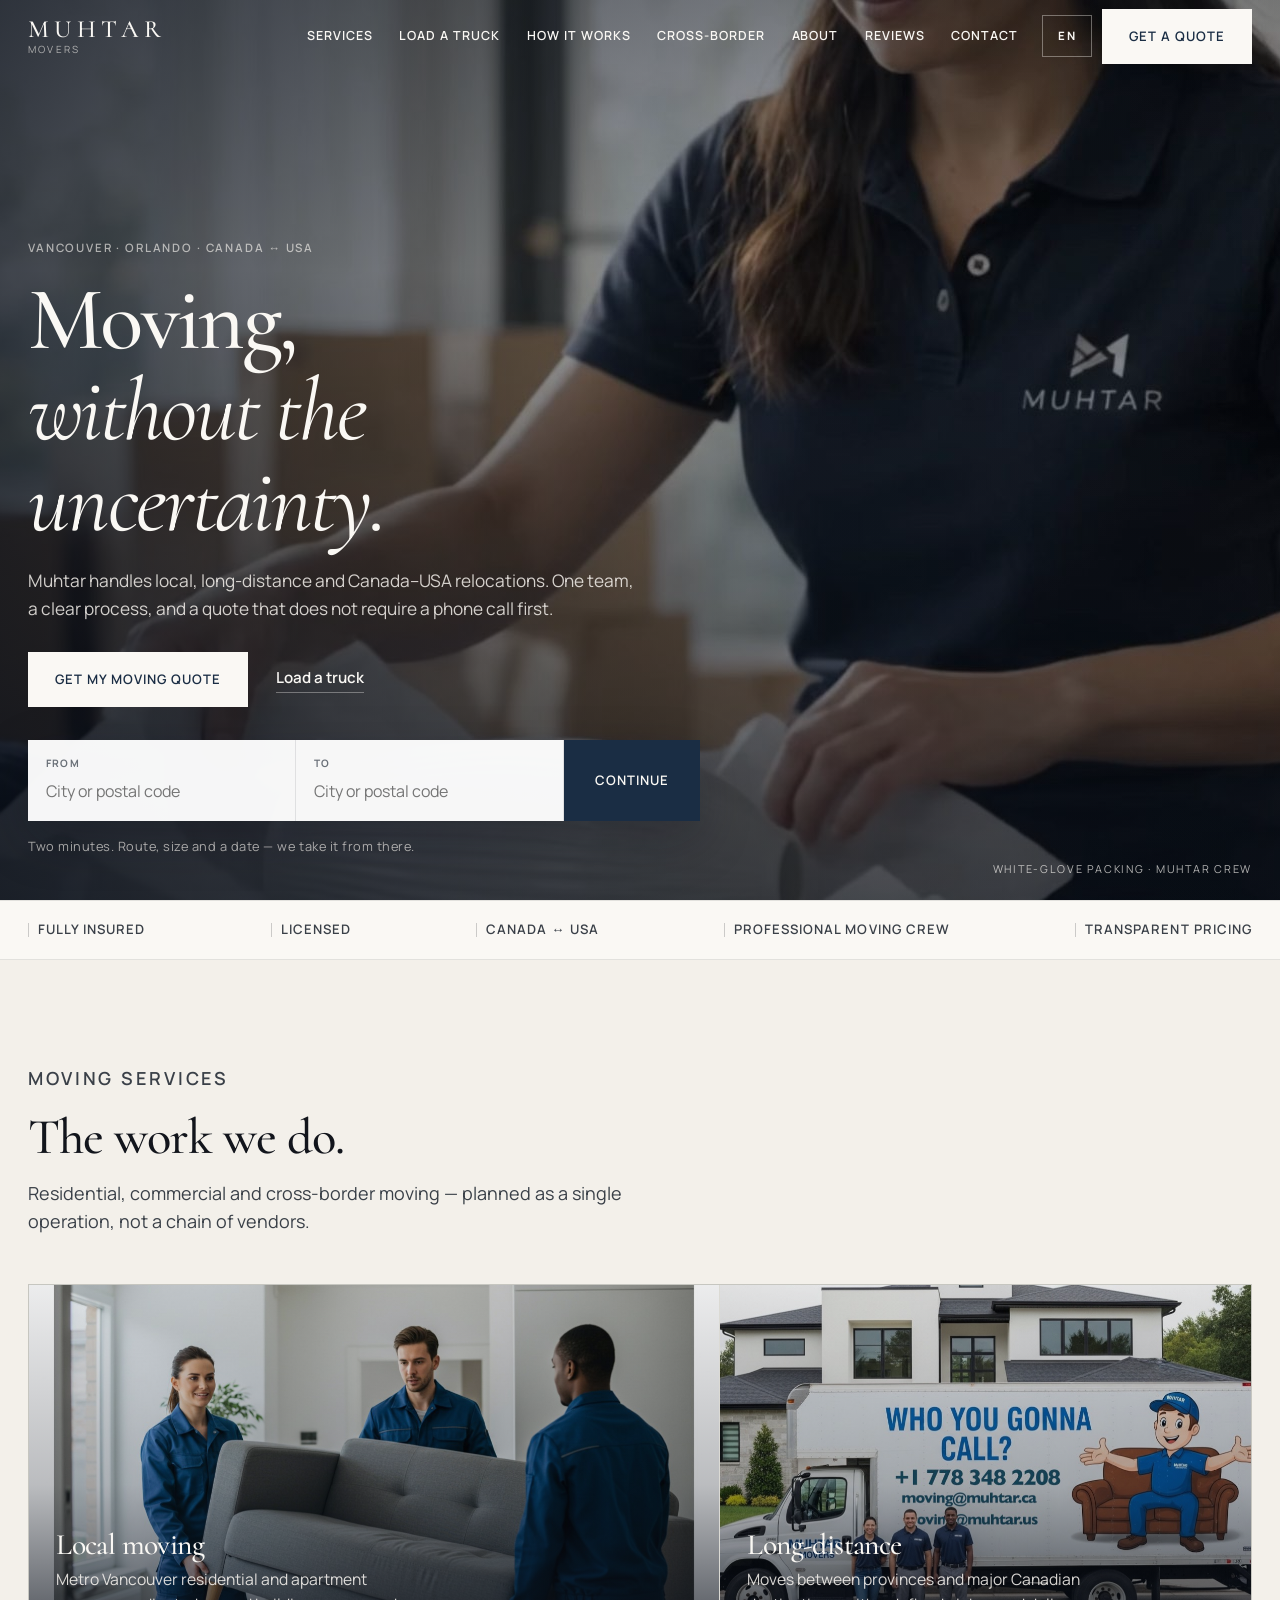
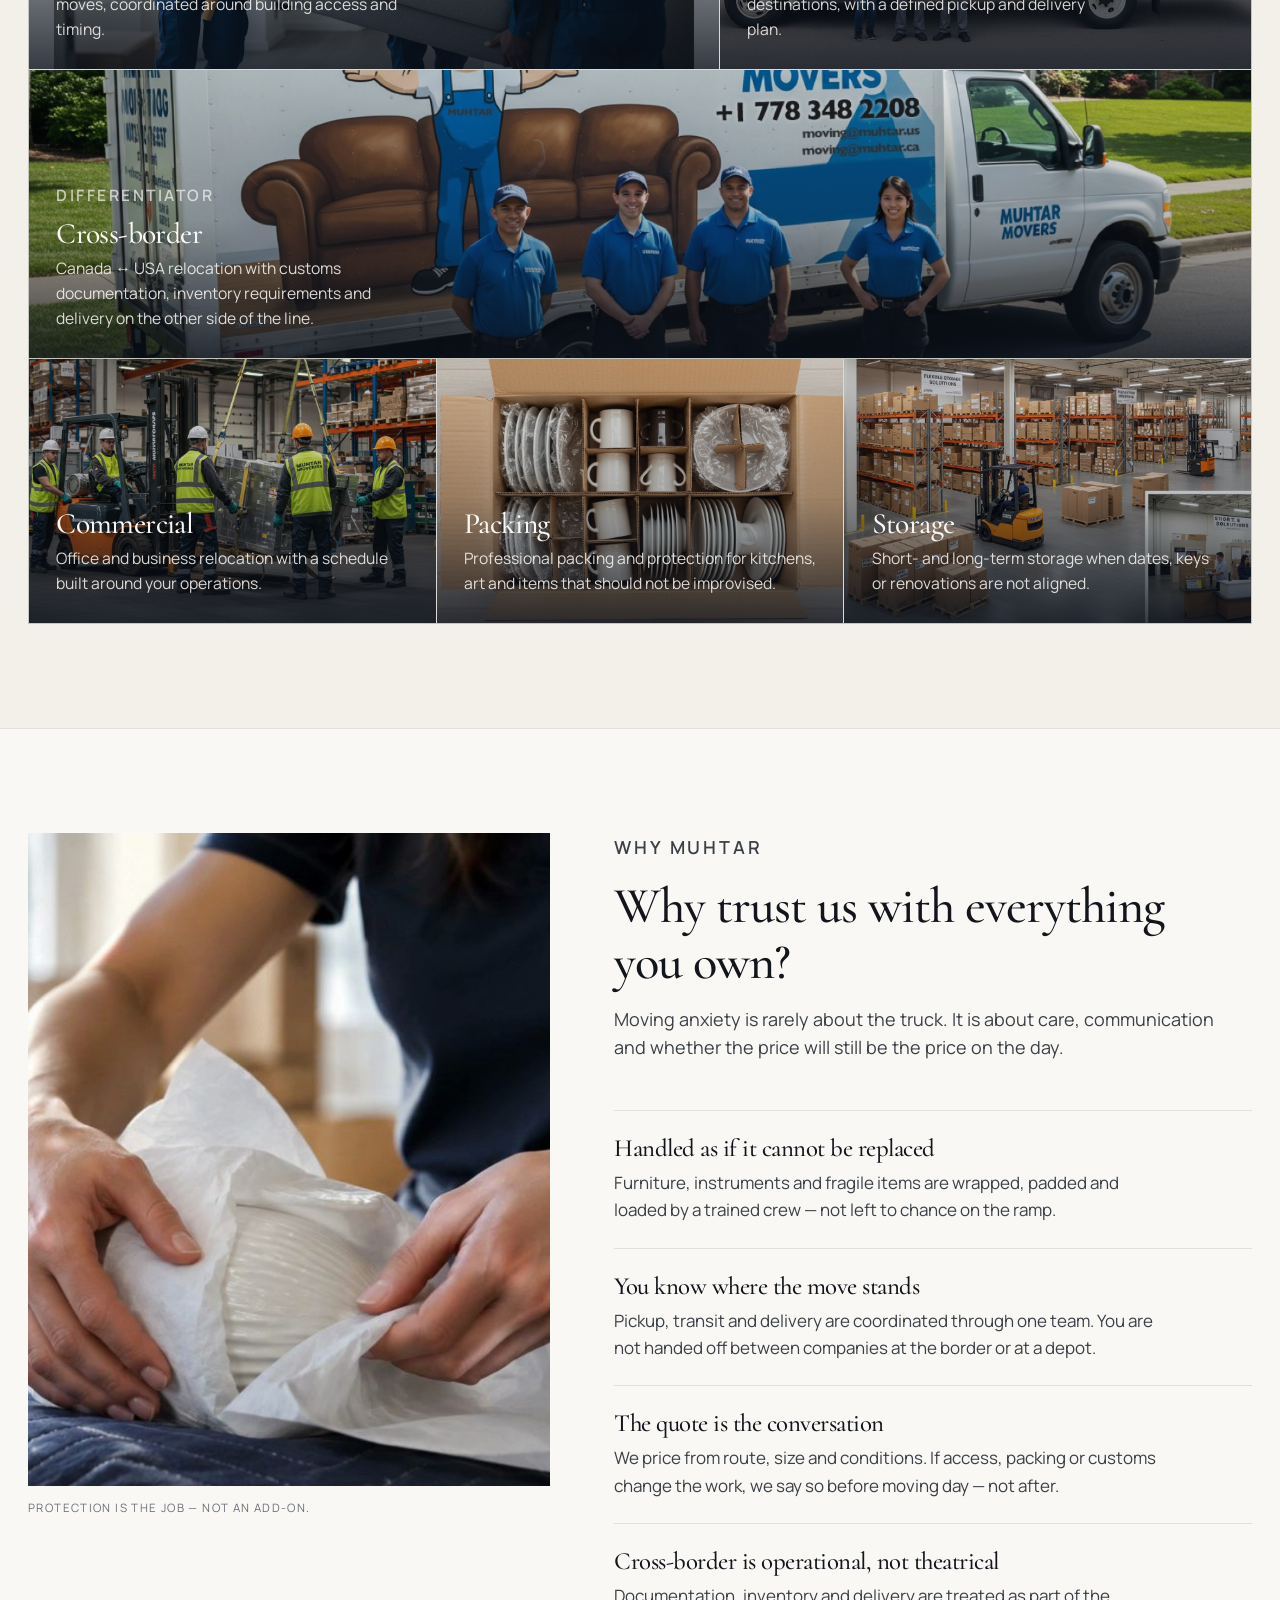
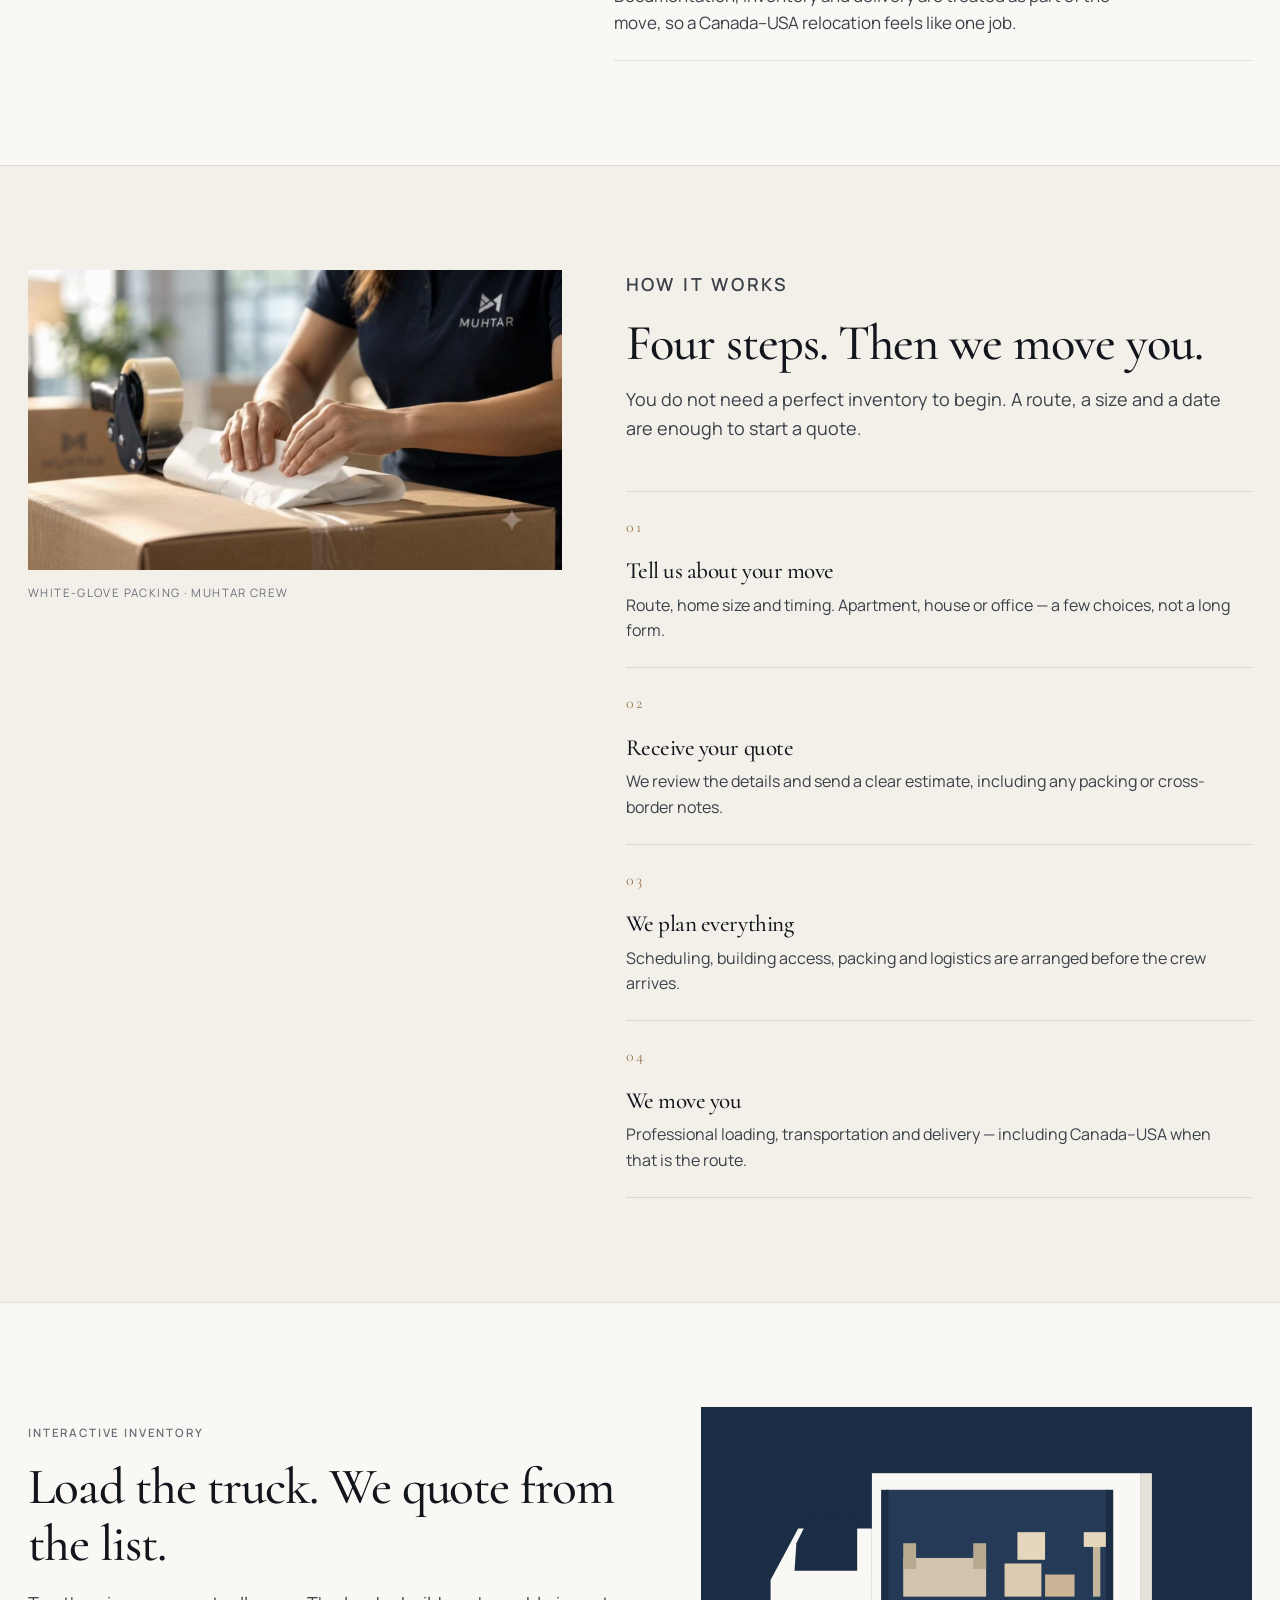
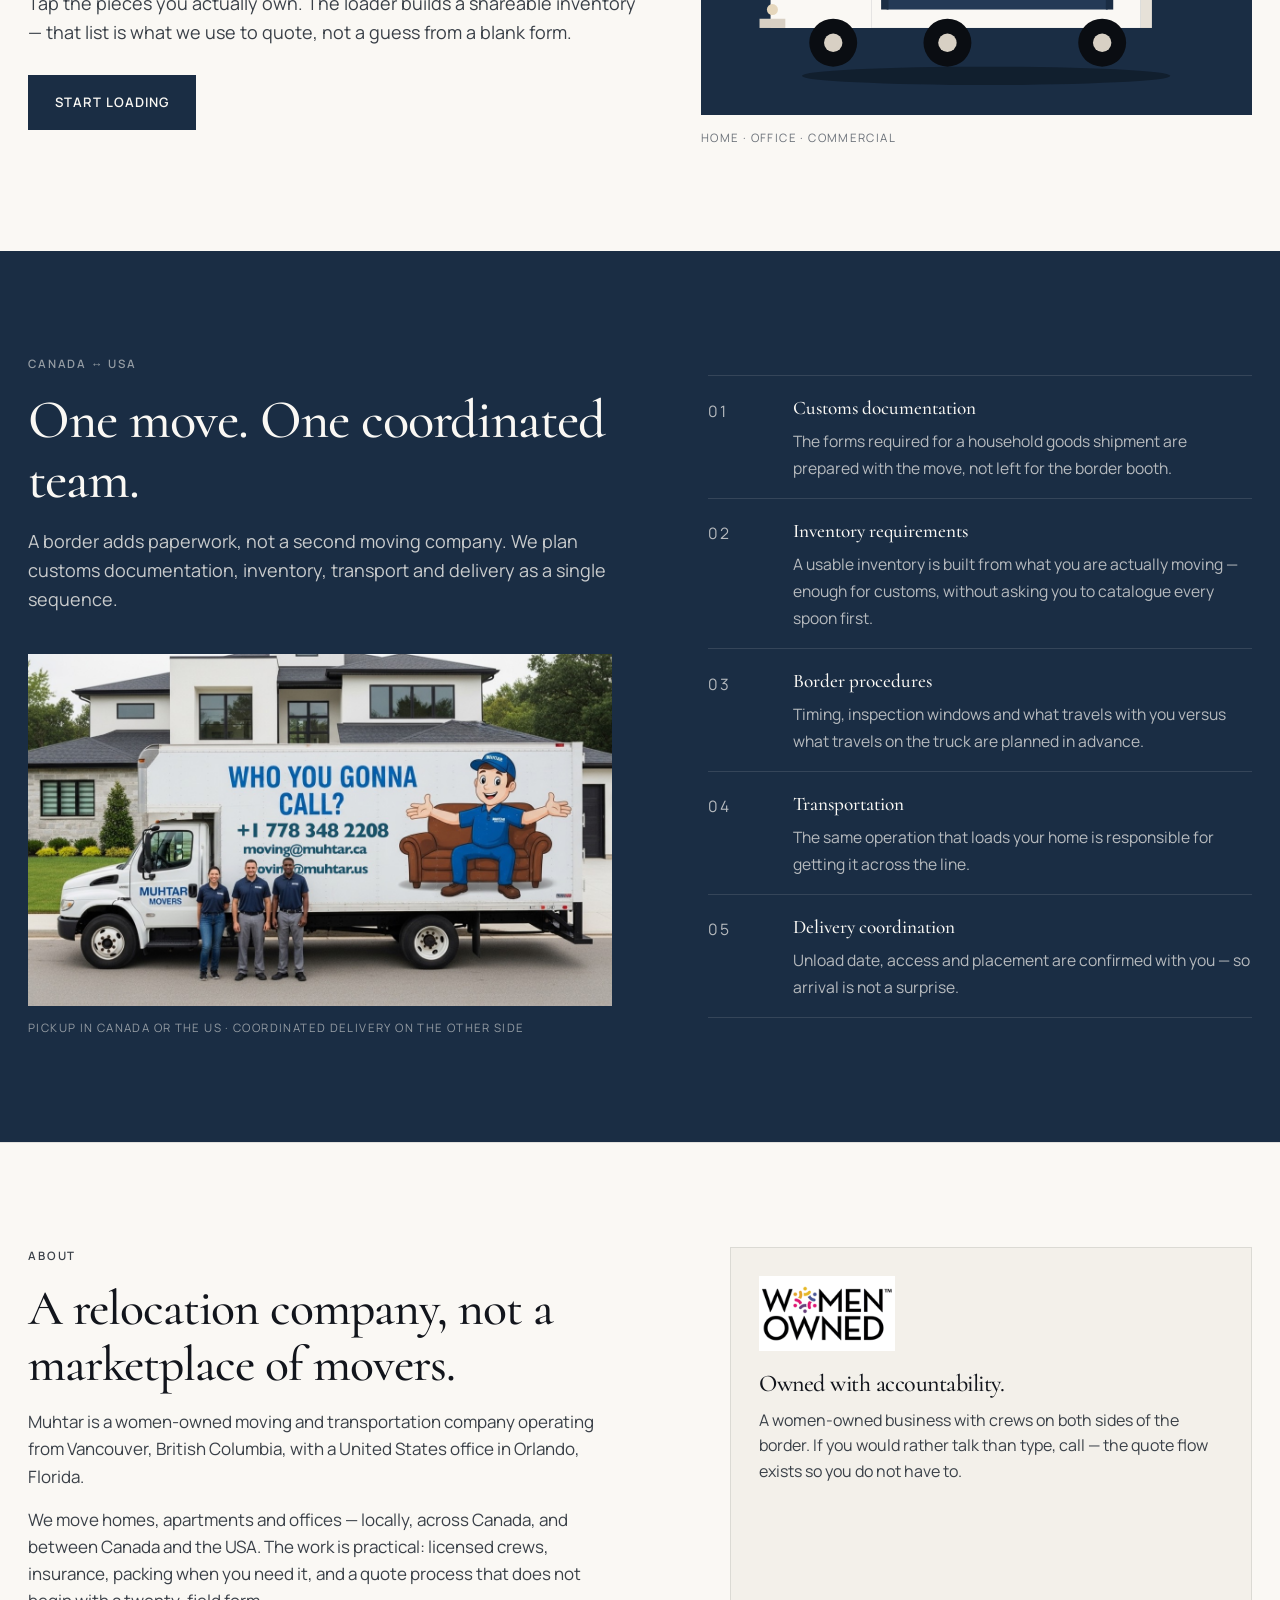
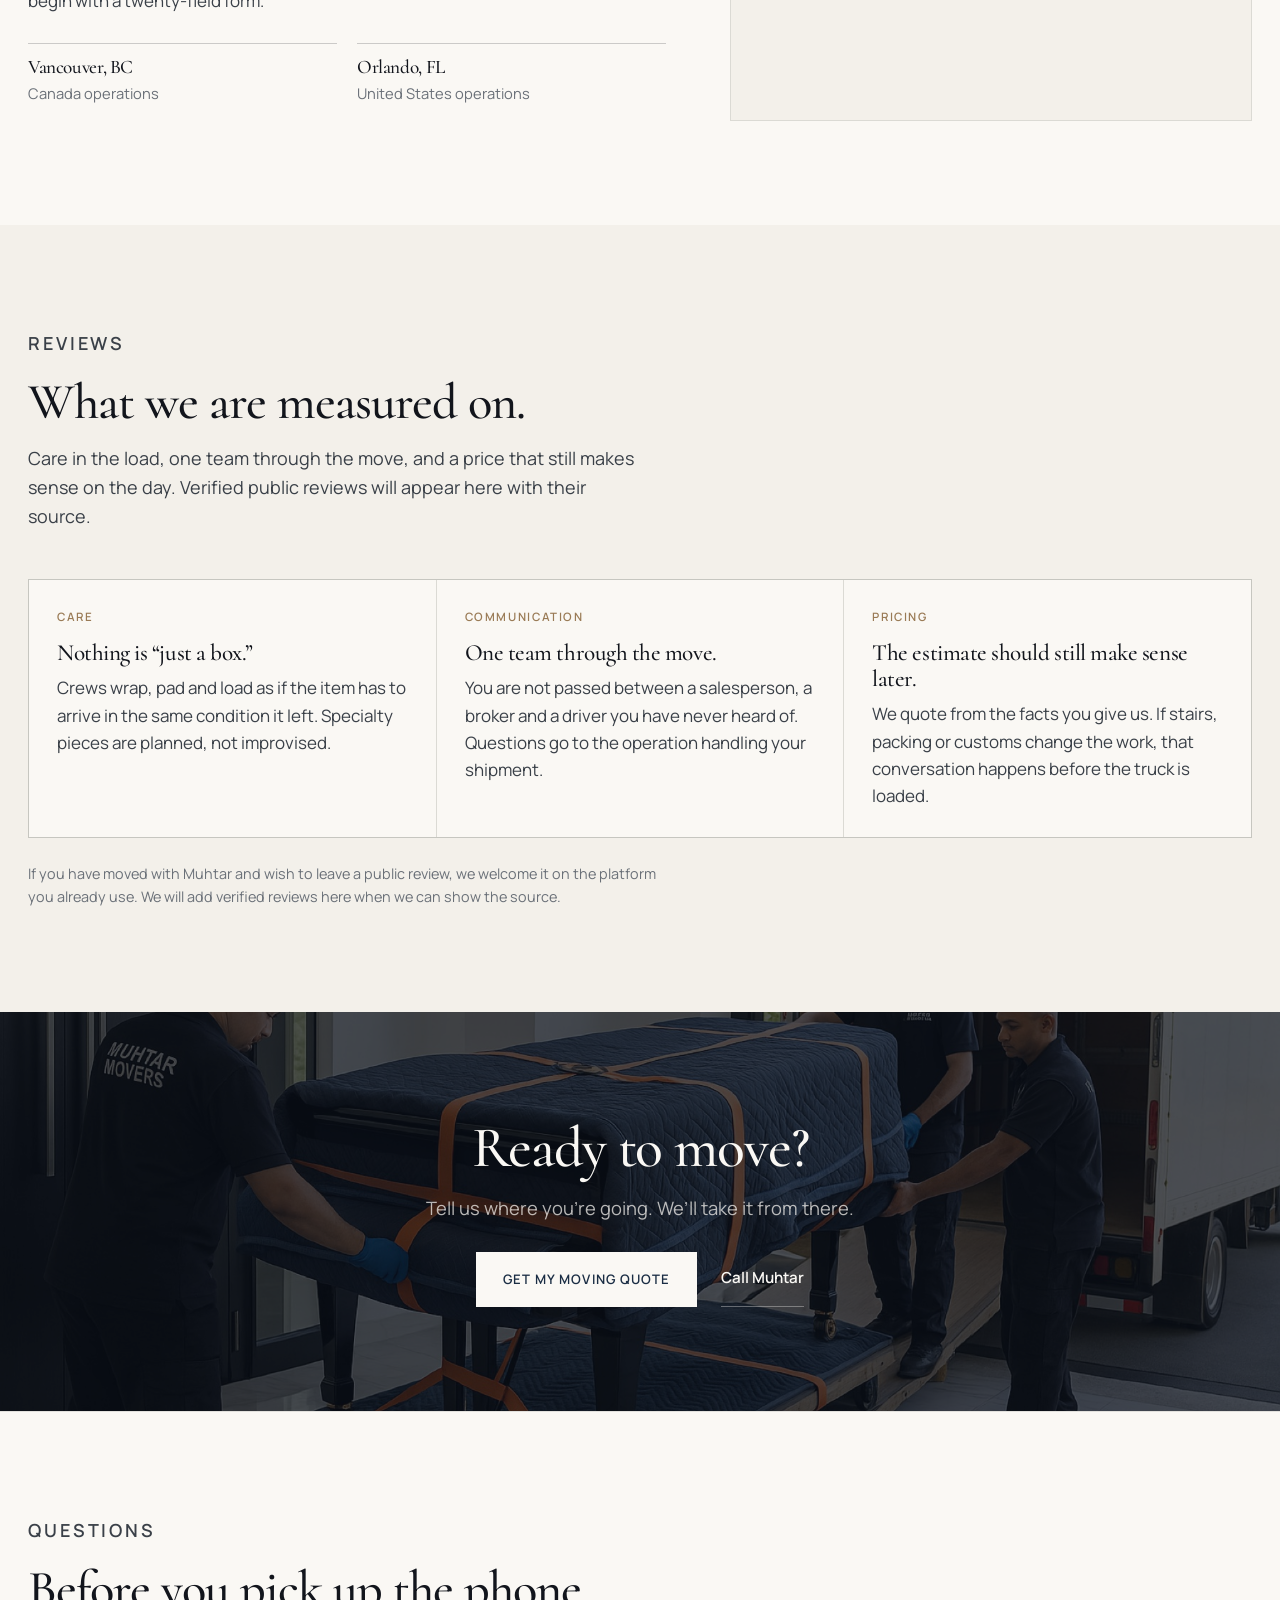
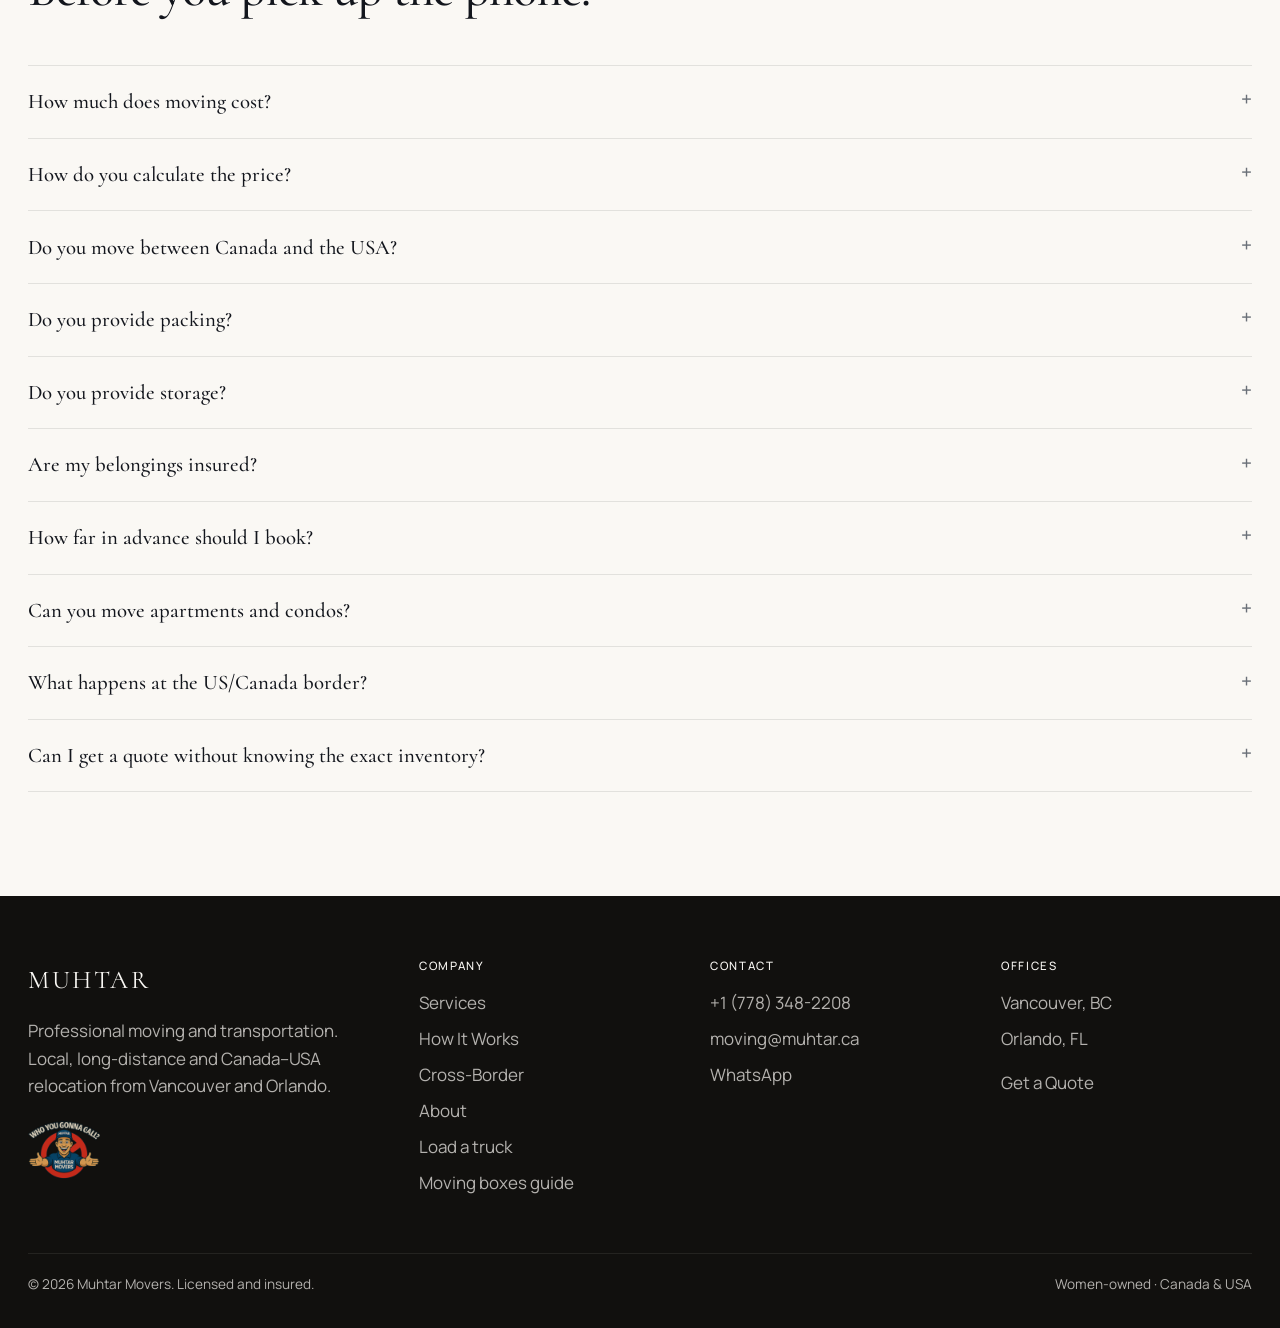
==== index.html @ 24231f19 "Deliver quote and truck-loader leads even when FormSubmit is not activated, and let people leave the" ====
<!DOCTYPE html>
<html lang="en">
<head>
    <meta charset="UTF-8">
    <meta name="viewport" content="width=device-width, initial-scale=1.0">
    <meta http-equiv="Content-Security-Policy" content="upgrade-insecure-requests">
    <title data-translate-title="page_title">Muhtar Movers | Local, Long-Distance &amp; Canada–USA Moving</title>
    <meta name="description" content="Professional moving from Vancouver and Orlando. Local, long-distance and Canada–USA relocations with licensed, insured crews. Request a quote in a few steps.">
    <link rel="canonical" href="https://muhtar.ca/">
    <meta name="theme-color" content="#1A2D44">
    <meta property="og:type" content="website">
    <meta property="og:url" content="https://muhtar.ca/">
    <meta property="og:title" content="Muhtar Movers | Moving, without the uncertainty">
    <meta property="og:description" content="Local, long-distance and Canada–USA moving. Licensed, insured, and straightforward to quote.">
    <meta property="og:image" content="https://muhtar.ca/visuals/opt/hero.jpg">
    <meta name="twitter:card" content="summary_large_image">

    <link rel="icon" href="favicon.svg" type="image/svg+xml">
    <link rel="icon" href="visuals/opt/favicon.png" type="image/png">
    <link rel="apple-touch-icon" href="visuals/opt/logo.png">

    <link rel="preconnect" href="https://fonts.googleapis.com">
    <link rel="preconnect" href="https://fonts.gstatic.com" crossorigin>
    <link href="https://fonts.googleapis.com/css2?family=Cormorant:ital,opsz,wght@0,9..14,400;0,9..14,500;0,9..14,600;1,9..14,400;1,9..14,500&family=Manrope:wght@400;500;600;700&display=swap" rel="stylesheet">
    <link rel="preload" as="image" href="visuals/opt/video/hero-poster.jpg" fetchpriority="high">
    <link rel="stylesheet" href="css/site.css">

    <script src="config.js"></script>
    <script src="config-loader.js"></script>

    <script type="application/ld+json">
    {
      "@context": "https://schema.org",
      "@type": "MovingCompany",
      "name": "Muhtar Movers",
      "url": "https://muhtar.ca/",
      "telephone": "+1-778-348-2208",
      "email": "moving@muhtar.ca",
      "image": "https://muhtar.ca/visuals/opt/hero.jpg",
      "address": [
        {
          "@type": "PostalAddress",
          "addressLocality": "Vancouver",
          "addressRegion": "BC",
          "addressCountry": "CA"
        },
        {
          "@type": "PostalAddress",
          "addressLocality": "Orlando",
          "addressRegion": "FL",
          "addressCountry": "US"
        }
      ],
      "areaServed": ["CA", "US"],
      "priceRange": "$$"
    }
    </script>
    <script type="application/ld+json">
    {
      "@context": "https://schema.org",
      "@type": "FAQPage",
      "mainEntity": [
        {
          "@type": "Question",
          "name": "How much does moving cost?",
          "acceptedAnswer": {
            "@type": "Answer",
            "text": "Price depends on distance, home size, access, packing and whether the move is local, long-distance or cross-border. We prepare a quote from the details you share. A full inventory is not required to start."
          }
        },
        {
          "@type": "Question",
          "name": "Do you move between Canada and the USA?",
          "acceptedAnswer": {
            "@type": "Answer",
            "text": "Yes. Canada–USA relocation is a core service, including documentation support, inventory requirements, transportation and delivery coordination."
          }
        },
        {
          "@type": "Question",
          "name": "Are my belongings insured?",
          "acceptedAnswer": {
            "@type": "Answer",
            "text": "Yes. Moves are carried out as a licensed and insured operation. Coverage options are explained with your quote so you know what is included before moving day."
          }
        }
      ]
    }
    </script>
</head>
<body class="page-home">
    <a class="skip" href="#main" data-translate="skip_content">Skip to content</a>

    <header class="site-header" id="header">
        <div class="container header-inner">
            <a class="brand" href="index.html">
                <span class="brand-name">MUHTAR</span>
                <span class="brand-meta" data-translate="brand_movers">Movers</span>
            </a>
            <nav class="nav" aria-label="Primary">
                <a href="#services" data-translate="nav_services">Services</a>
                <a href="game/interactive.html" data-translate="nav_estimator">Load a truck</a>
                <a href="#how-it-works" data-translate="nav_how">How It Works</a>
                <a href="#cross-border" data-translate="nav_cross">Cross-Border</a>
                <a href="#about" data-translate="nav_about">About</a>
                <a href="#reviews" data-translate="nav_reviews">Reviews</a>
                <a href="#contact" data-translate="nav_contact">Contact</a>
            </nav>
            <div class="header-tools">
                <div class="lang-switch">
                    <button type="button" class="lang-toggle" aria-expanded="false" aria-haspopup="listbox" data-translate-aria="lang_choose" aria-label="Choose language">
                        <span class="lang-code">EN</span>
                    </button>
                    <ul class="lang-menu" hidden>
                        <li><button type="button" data-lang="en">English</button></li>
                        <li><button type="button" data-lang="fr">Français</button></li>
                        <li><button type="button" data-lang="de">Deutsch</button></li>
                        <li><button type="button" data-lang="es">Español</button></li>
                        <li><button type="button" data-lang="it">Italiano</button></li>
                        <li><button type="button" data-lang="ru">Русский</button></li>
                        <li><button type="button" data-lang="tr">Türkçe</button></li>
                        <li><button type="button" data-lang="zh">中文</button></li>
                    </ul>
                </div>
                <button class="btn btn-primary header-cta" type="button" data-open-quote data-source="header" data-translate="cta_quote">Get a Quote</button>
                <button class="nav-toggle" type="button" aria-expanded="false" aria-controls="mobile-nav" data-translate-aria="nav_open_menu" aria-label="Open menu">
                    <span></span>
                </button>
            </div>
        </div>
        <nav class="mobile-nav" id="mobile-nav" aria-label="Mobile">
            <a href="#services" data-translate="nav_services">Services</a>
            <a href="game/interactive.html" data-translate="nav_estimator">Load a truck</a>
            <a href="#how-it-works" data-translate="nav_how">How It Works</a>
            <a href="#cross-border" data-translate="nav_cross">Cross-Border</a>
            <a href="#about" data-translate="nav_about">About</a>
            <a href="#reviews" data-translate="nav_reviews">Reviews</a>
            <a href="#contact" data-translate="nav_contact">Contact</a>
            <a href="tel:+17783482208" data-translate="cta_call_phone">Call (778) 348-2208</a>
        </nav>
    </header>

    <main id="main">
        <section class="hero" id="hero" aria-label="Introduction">
            <div class="hero-film" aria-hidden="true">
                <video class="js-film" autoplay muted loop playsinline preload="metadata" poster="visuals/opt/video/hero-poster.jpg" disablepictureinpicture>
                    <source src="visuals/opt/video/hero.mp4" type="video/mp4">
                </video>
            </div>
            <div class="hero-veil"></div>
            <div class="hero-copy">
                <p class="eyebrow" data-translate="hero_eyebrow">Vancouver · Orlando · Canada ↔ USA</p>
                <h1 data-translate-html="hero_title">Moving,<br><em>without the uncertainty.</em></h1>
                <p class="lede" data-translate="hero_lede">Muhtar handles local, long-distance and Canada–USA relocations. One team, a clear process, and a quote that does not require a phone call first.</p>
                <div class="hero-actions">
                    <button class="btn btn-on-dark" type="button" data-open-quote data-source="hero" data-translate="cta_quote_moving">Get My Moving Quote</button>
                    <a class="text-link on-dark" href="game/interactive.html" data-translate="nav_estimator">Load a truck</a>
                </div>
                <form class="route-card" id="hero-route">
                    <div class="route-field">
                        <label for="hero-from" data-translate="hero_from">From</label>
                        <input id="hero-from" name="from" type="text" autocomplete="address-level2" placeholder="City or postal code" data-translate-placeholder="hero_from_ph" required>
                    </div>
                    <div class="route-field">
                        <label for="hero-to" data-translate="hero_to">To</label>
                        <input id="hero-to" name="to" type="text" autocomplete="address-level2" placeholder="City or postal code" data-translate-placeholder="hero_from_ph" required>
                    </div>
                    <button class="btn btn-primary" type="submit" data-translate="cta_continue">Continue</button>
                </form>
                <p class="route-hint" data-translate="hero_hint">Two minutes. Route, size and a date — we take it from there.</p>
            </div>
            <p class="hero-caption" data-translate="hero_caption">White-glove packing · Muhtar crew</p>
        </section>

        <section class="trust" aria-label="Trust signals">
            <div class="container trust-row">
                <div class="trust-item" data-translate="trust_insured">Fully insured</div>
                <div class="trust-item" data-translate="trust_licensed">Licensed</div>
                <div class="trust-item" data-translate="trust_border">Canada ↔ USA</div>
                <div class="trust-item" data-translate="trust_crew">Professional moving crew</div>
                <div class="trust-item" data-translate="trust_pricing">Transparent pricing</div>
            </div>
        </section>

        <section class="section services" id="services">
            <div class="container">
                <div class="section-head reveal">
                    <p class="eyebrow" data-translate="services_eyebrow">Moving services</p>
                    <h2 data-translate="services_title">The work we do.</h2>
                    <p data-translate="services_lede">Residential, commercial and cross-border moving — planned as a single operation, not a chain of vendors.</p>
                </div>
            </div>
            <div class="container">
                <div class="service-grid">
                    <a class="service service-featured" href="#quote" data-open-quote data-source="service" data-service="local">
                        <img src="visuals/opt/residential.jpg" width="1408" height="768" alt="Crew carrying a sofa through a home" data-translate-alt="svc_local_alt" loading="lazy">
                        <div class="service-body">
                            <h3 data-translate="svc_local_title">Local moving</h3>
                            <p data-translate="svc_local_text">Metro Vancouver residential and apartment moves, coordinated around building access and timing.</p>
                        </div>
                    </a>
                    <a class="service" href="#quote" data-open-quote data-source="service" data-service="long-distance">
                        <img src="visuals/opt/truck.jpg" width="1408" height="768" alt="Muhtar moving truck and crew in front of a residence" data-translate-alt="svc_long_alt" loading="lazy">
                        <div class="service-body">
                            <h3 data-translate="svc_long_title">Long-distance</h3>
                            <p data-translate="svc_long_text">Moves between provinces and major Canadian destinations, with a defined pickup and delivery plan.</p>
                        </div>
                    </a>
                    <a class="service service-wide" href="#cross-border" data-service="cross-border">
                        <img src="visuals/opt/crew.jpg" width="1408" height="768" alt="Muhtar moving crew" data-translate-alt="svc_long_alt" loading="lazy">
                        <div class="service-body">
                            <p class="eyebrow on-photo" data-translate="svc_cross_kicker">Differentiator</p>
                            <h3 data-translate="svc_cross_title">Cross-border</h3>
                            <p data-translate="svc_cross_text">Canada ↔ USA relocation with customs documentation, inventory requirements and delivery on the other side of the line.</p>
                        </div>
                    </a>
                </div>
                <div class="service-trio">
                    <a class="service" href="#quote" data-open-quote data-source="service" data-service="commercial">
                        <img src="visuals/opt/industrial.jpg" width="1408" height="768" alt="Crew moving industrial equipment with a forklift" data-translate-alt="svc_comm_alt" loading="lazy">
                        <div class="service-body">
                            <h3 data-translate="svc_comm_title">Commercial</h3>
                            <p data-translate="svc_comm_text">Office and business relocation with a schedule built around your operations.</p>
                        </div>
                    </a>
                    <a class="service" href="#quote" data-open-quote data-source="service" data-service="packing">
                        <img src="visuals/opt/packing.jpg" width="1408" height="768" alt="Dishes packed in divided cartons" data-translate-alt="svc_pack_alt" loading="lazy">
                        <div class="service-body">
                            <h3 data-translate="svc_pack_title">Packing</h3>
                            <p data-translate="svc_pack_text">Professional packing and protection for kitchens, art and items that should not be improvised.</p>
                        </div>
                    </a>
                    <a class="service service-storage" href="#quote" data-open-quote data-source="service" data-service="storage">
                        <img src="visuals/opt/warehouse.jpg" width="1408" height="768" alt="Warehouse storage aisles with palletized cartons" data-translate-alt="svc_store_alt" loading="lazy">
                        <div class="service-body">
                            <h3 data-translate="svc_store_title">Storage</h3>
                            <p data-translate="svc_store_text">Short- and long-term storage when dates, keys or renovations are not aligned.</p>
                        </div>
                    </a>
                </div>
            </div>
        </section>

        <section class="section why" id="why">
            <div class="container why-layout">
                <figure class="why-photo film reveal">
                    <div class="film-frame">
                        <video class="js-film" muted loop playsinline preload="none" poster="visuals/opt/video/care-poster.jpg" data-src="visuals/opt/video/care.mp4" disablepictureinpicture aria-hidden="true"></video>
                        <img class="film-fallback" src="visuals/opt/video/care-poster.jpg" width="1280" height="664" alt="Hands wrapping a fragile lamp in tissue paper" data-translate-alt="why_photo_alt" loading="lazy">
                    </div>
                    <figcaption data-translate="why_caption">Protection is the job — not an add-on.</figcaption>
                </figure>
                <div>
                    <div class="section-head reveal">
                        <p class="eyebrow" data-translate="why_eyebrow">Why Muhtar</p>
                        <h2 data-translate="why_title">Why trust us with everything you own?</h2>
                        <p data-translate="why_lede">Moving anxiety is rarely about the truck. It is about care, communication and whether the price will still be the price on the day.</p>
                    </div>
                    <div class="why-list">
                        <article class="why-item reveal">
                            <h3 data-translate="why_1_title">Handled as if it cannot be replaced</h3>
                            <p data-translate="why_1_text">Furniture, instruments and fragile items are wrapped, padded and loaded by a trained crew — not left to chance on the ramp.</p>
                        </article>
                        <article class="why-item reveal">
                            <h3 data-translate="why_2_title">You know where the move stands</h3>
                            <p data-translate="why_2_text">Pickup, transit and delivery are coordinated through one team. You are not handed off between companies at the border or at a depot.</p>
                        </article>
                        <article class="why-item reveal">
                            <h3 data-translate="why_3_title">The quote is the conversation</h3>
                            <p data-translate="why_3_text">We price from route, size and conditions. If access, packing or customs change the work, we say so before moving day — not after.</p>
                        </article>
                        <article class="why-item reveal">
                            <h3 data-translate="why_4_title">Cross-border is operational, not theatrical</h3>
                            <p data-translate="why_4_text">Documentation, inventory and delivery are treated as part of the move, so a Canada–USA relocation feels like one job.</p>
                        </article>
                    </div>
                </div>
            </div>
        </section>

        <section class="section process" id="how-it-works">
            <div class="container process-split">
                <figure class="process-film film reveal">
                    <div class="film-frame">
                        <video class="js-film" muted loop playsinline preload="none" poster="visuals/opt/video/pack-poster.jpg" data-src="visuals/opt/video/pack.mp4" disablepictureinpicture aria-hidden="true"></video>
                        <img class="film-fallback" src="visuals/opt/video/pack-poster.jpg" width="1600" height="900" alt="A Muhtar crew member sealing a wrapped item into a carton" data-translate-alt="film_pack_alt" loading="lazy">
                    </div>
                    <figcaption data-translate="hero_caption">White-glove packing · Muhtar crew</figcaption>
                </figure>
                <div>
                <div class="section-head reveal">
                    <p class="eyebrow" data-translate="process_eyebrow">How it works</p>
                    <h2 data-translate="process_title">Four steps. Then we move you.</h2>
                    <p data-translate="process_lede">You do not need a perfect inventory to begin. A route, a size and a date are enough to start a quote.</p>
                </div>
                <div class="steps">
                    <article class="step reveal">
                        <div class="step-num">01</div>
                        <h3 data-translate="step1_title">Tell us about your move</h3>
                        <p data-translate="step1_text">Route, home size and timing. Apartment, house or office — a few choices, not a long form.</p>
                    </article>
                    <article class="step reveal">
                        <div class="step-num">02</div>
                        <h3 data-translate="step2_title">Receive your quote</h3>
                        <p data-translate="step2_text">We review the details and send a clear estimate, including any packing or cross-border notes.</p>
                    </article>
                    <article class="step reveal">
                        <div class="step-num">03</div>
                        <h3 data-translate="step3_title">We plan everything</h3>
                        <p data-translate="step3_text">Scheduling, building access, packing and logistics are arranged before the crew arrives.</p>
                    </article>
                    <article class="step reveal">
                        <div class="step-num">04</div>
                        <h3 data-translate="step4_title">We move you</h3>
                        <p data-translate="step4_text">Professional loading, transportation and delivery — including Canada–USA when that is the route.</p>
                    </article>
                </div>
                </div>
            </div>
        </section>

        <section class="section play" id="load-truck">
            <div class="container play-layout">
                <div class="play-copy reveal">
                    <p class="eyebrow" data-translate="play_eyebrow">Interactive inventory</p>
                    <h2 data-translate="play_title">Load the truck. We quote from the list.</h2>
                    <p class="lede" data-translate="play_lede">Tap the pieces you actually own. The loader builds a shareable inventory — that list is what we use to quote, not a guess from a blank form.</p>
                    <a class="btn btn-primary" href="game/interactive.html" data-translate="play_cta">Start loading</a>
                </div>
                <a class="play-bay" href="game/interactive.html" aria-label="Open the truck loader">
                    <div class="play-bay-hold">
                        <svg class="play-truck" viewBox="0 0 560 300" aria-hidden="true" focusable="false">
                            <ellipse class="play-truck-shadow" cx="290" cy="268" rx="200" ry="10"/>
                            <rect x="166" y="48" width="292" height="168" fill="#faf8f4"/>
                            <rect x="182" y="66" width="240" height="130" fill="#243a56"/>
                            <rect class="play-cargo sofa" x="200" y="140" width="90" height="42"/>
                            <rect class="play-cargo sofa-arm" x="200" y="124" width="14" height="28"/>
                            <rect class="play-cargo sofa-arm" x="276" y="124" width="14" height="28"/>
                            <rect class="play-cargo box" x="310" y="146" width="40" height="36"/>
                            <rect class="play-cargo box-2" x="354" y="158" width="32" height="24"/>
                            <rect class="play-cargo box-3" x="324" y="112" width="30" height="30"/>
                            <rect class="play-cargo lamp" x="406" y="124" width="8" height="58"/>
                            <rect class="play-cargo lamp-shade" x="396" y="112" width="28" height="16"/>
                            <rect x="176" y="66" width="8" height="130" fill="#1a2d44"/>
                            <rect x="420" y="66" width="8" height="130" fill="#1a2d44"/>
                            <polygon class="play-truck-cab" points="56,216 56,164 86,108 166,108 166,216"/>
                            <polygon class="play-truck-glass" points="84,124 98,96 150,98 150,154 82,154"/>
                            <rect x="44" y="206" width="28" height="10" fill="#d8d0c4"/>
                            <circle cx="58" cy="196" r="6" fill="#e6d7bc"/>
                            <rect class="play-truck-ramp" x="458" y="48" width="12" height="168"/>
                            <circle class="play-truck-tire" cx="124" cy="232" r="26"/>
                            <circle class="play-truck-hub" cx="124" cy="232" r="10"/>
                            <circle class="play-truck-tire" cx="248" cy="232" r="26"/>
                            <circle class="play-truck-hub" cx="248" cy="232" r="10"/>
                            <circle class="play-truck-tire" cx="416" cy="232" r="26"/>
                            <circle class="play-truck-hub" cx="416" cy="232" r="10"/>
                        </svg>
                    </div>
                    <p data-translate="play_bay_hint">Home · office · commercial</p>
                </a>
            </div>
        </section>

        <section class="section cross" id="cross-border">
            <div class="container cross-grid">
                <div class="reveal">
                    <p class="eyebrow" data-translate="cross_eyebrow">Canada ↔ USA</p>
                    <h2 data-translate="cross_title">One move. One coordinated team.</h2>
                    <p class="lede" data-translate="cross_lede">A border adds paperwork, not a second moving company. We plan customs documentation, inventory, transport and delivery as a single sequence.</p>
                    <figure class="cross-visual">
                        <img src="visuals/opt/truck.jpg" width="1408" height="768" alt="Muhtar moving truck and crew in front of a residence" data-translate-alt="svc_long_alt" loading="lazy">
                        <figcaption class="corridor-caption" data-translate="cross_caption">Pickup in Canada or the US · Coordinated delivery on the other side</figcaption>
                    </figure>
                </div>
                <ol class="cross-points reveal">
                    <li>
                        <span class="cross-index">01</span>
                        <div>
                            <strong data-translate="cross_1_title">Customs documentation</strong>
                            <span data-translate="cross_1_text">The forms required for a household goods shipment are prepared with the move, not left for the border booth.</span>
                        </div>
                    </li>
                    <li>
                        <span class="cross-index">02</span>
                        <div>
                            <strong data-translate="cross_2_title">Inventory requirements</strong>
                            <span data-translate="cross_2_text">A usable inventory is built from what you are actually moving — enough for customs, without asking you to catalogue every spoon first.</span>
                        </div>
                    </li>
                    <li>
                        <span class="cross-index">03</span>
                        <div>
                            <strong data-translate="cross_3_title">Border procedures</strong>
                            <span data-translate="cross_3_text">Timing, inspection windows and what travels with you versus what travels on the truck are planned in advance.</span>
                        </div>
                    </li>
                    <li>
                        <span class="cross-index">04</span>
                        <div>
                            <strong data-translate="cross_4_title">Transportation</strong>
                            <span data-translate="cross_4_text">The same operation that loads your home is responsible for getting it across the line.</span>
                        </div>
                    </li>
                    <li>
                        <span class="cross-index">05</span>
                        <div>
                            <strong data-translate="cross_5_title">Delivery coordination</strong>
                            <span data-translate="cross_5_text">Unload date, access and placement are confirmed with you — so arrival is not a surprise.</span>
                        </div>
                    </li>
                </ol>
            </div>
        </section>

        <section class="section about" id="about">
            <div class="container about-grid">
                <div class="about-copy reveal">
                    <p class="eyebrow" data-translate="about_eyebrow">About</p>
                    <h2 data-translate="about_title">A relocation company, not a marketplace of movers.</h2>
                    <p data-translate="about_p1">Muhtar is a women-owned moving and transportation company operating from Vancouver, British Columbia, with a United States office in Orlando, Florida.</p>
                    <p data-translate="about_p2">We move homes, apartments and offices — locally, across Canada, and between Canada and the USA. The work is practical: licensed crews, insurance, packing when you need it, and a quote process that does not begin with a twenty-field form.</p>
                    <div class="offices">
                        <div class="office">
                            <h3>Vancouver, BC</h3>
                            <p data-translate="office_ca">Canada operations</p>
                        </div>
                        <div class="office">
                            <h3>Orlando, FL</h3>
                            <p data-translate="office_us">United States operations</p>
                        </div>
                    </div>
                </div>
                <aside class="about-aside reveal">
                    <img src="visuals/opt/women-owned.png" width="180" height="90" alt="Women Owned trademark" data-translate-alt="wo_alt" loading="lazy">
                    <h3 data-translate="about_aside_title">Owned with accountability.</h3>
                    <p data-translate="about_aside_text">A women-owned business with crews on both sides of the border. If you would rather talk than type, call — the quote flow exists so you do not have to.</p>
                </aside>
            </div>
        </section>

        <section class="section reviews" id="reviews">
            <div class="container">
                <div class="section-head reveal">
                    <p class="eyebrow" data-translate="reviews_eyebrow">Reviews</p>
                    <h2 data-translate="reviews_title">What we are measured on.</h2>
                    <p data-translate="reviews_lede">Care in the load, one team through the move, and a price that still makes sense on the day. Verified public reviews will appear here with their source.</p>
                </div>
                <div class="review-grid">
                    <article class="review reveal">
                        <p class="route" data-translate="rev_care">Care</p>
                        <h3 data-translate="rev_care_title">Nothing is “just a box.”</h3>
                        <p data-translate="rev_care_text">Crews wrap, pad and load as if the item has to arrive in the same condition it left. Specialty pieces are planned, not improvised.</p>
                    </article>
                    <article class="review reveal">
                        <p class="route" data-translate="rev_comm">Communication</p>
                        <h3 data-translate="rev_comm_title">One team through the move.</h3>
                        <p data-translate="rev_comm_text">You are not passed between a salesperson, a broker and a driver you have never heard of. Questions go to the operation handling your shipment.</p>
                    </article>
                    <article class="review reveal">
                        <p class="route" data-translate="rev_price">Pricing</p>
                        <h3 data-translate="rev_price_title">The estimate should still make sense later.</h3>
                        <p data-translate="rev_price_text">We quote from the facts you give us. If stairs, packing or customs change the work, that conversation happens before the truck is loaded.</p>
                    </article>
                </div>
                <p class="review-note" data-translate="reviews_note">If you have moved with Muhtar and wish to leave a public review, we welcome it on the platform you already use. We will add verified reviews here when we can show the source.</p>
            </div>
        </section>

        <section class="cta-band" id="quote-cta">
            <div class="cta-film" aria-hidden="true">
                <img src="visuals/opt/hero.jpg" width="1408" height="768" alt="" loading="lazy">
            </div>
            <div class="cta-veil"></div>
            <div class="container">
                <h2 data-translate="cta_ready_title">Ready to move?</h2>
                <p data-translate="cta_ready_text">Tell us where you’re going. We’ll take it from there.</p>
                <div class="cta-actions">
                    <button class="btn btn-on-dark" type="button" data-open-quote data-source="footer_cta" data-translate="cta_quote_moving">Get My Moving Quote</button>
                    <a class="text-link on-dark" href="tel:+17783482208" data-translate="cta_call_muhtar">Call Muhtar</a>
                </div>
            </div>
        </section>

        <section class="section faq" id="faq">
            <div class="container">
                <div class="section-head reveal">
                    <p class="eyebrow" data-translate="faq_eyebrow">Questions</p>
                    <h2 data-translate="faq_title">Before you pick up the phone.</h2>
                </div>
                <div class="faq-list">
                    <div class="faq-item">
                        <button type="button" aria-expanded="false" data-translate="faq_1_q">How much does moving cost?</button>
                        <div class="faq-panel" data-translate="faq_1_a">Price depends on distance, volume, access, packing, and whether the move is local, long-distance or cross-border. Share a route and approximate size — we will send a quote. You do not need an exact inventory to start.</div>
                    </div>
                    <div class="faq-item">
                        <button type="button" aria-expanded="false" data-translate="faq_2_q">How do you calculate the price?</button>
                        <div class="faq-panel" data-translate="faq_2_a">From the route, home or office size, timing, and any packing or storage. If a piano, long carry, elevator booking or customs work changes the job, we explain that before moving day.</div>
                    </div>
                    <div class="faq-item">
                        <button type="button" aria-expanded="false" data-translate="faq_3_q">Do you move between Canada and the USA?</button>
                        <div class="faq-panel" data-translate="faq_3_a">Yes. Canada–USA relocation is a core service: documentation support, inventory requirements, transportation and delivery on the other side of the border.</div>
                    </div>
                    <div class="faq-item">
                        <button type="button" aria-expanded="false" data-translate="faq_4_q">Do you provide packing?</button>
                        <div class="faq-panel" data-translate="faq_4_a">Yes. Full packing, partial packing, or protection for specific rooms and fragile items. Tell us what you want handled in the quote notes.</div>
                    </div>
                    <div class="faq-item">
                        <button type="button" aria-expanded="false" data-translate="faq_5_q">Do you provide storage?</button>
                        <div class="faq-panel" data-translate="faq_5_a">Yes. Short- and long-term storage when possession dates, renovations or travel do not line up with moving day.</div>
                    </div>
                    <div class="faq-item">
                        <button type="button" aria-expanded="false" data-translate="faq_6_q">Are my belongings insured?</button>
                        <div class="faq-panel" data-translate="faq_6_a">Moves are carried out as a licensed and insured operation. What is included, and what additional coverage may be available, is explained with your quote.</div>
                    </div>
                    <div class="faq-item">
                        <button type="button" aria-expanded="false" data-translate="faq_7_q">How far in advance should I book?</button>
                        <div class="faq-panel" data-translate="faq_7_a">As soon as your dates are reasonably firm. Peak summer, month-end and cross-border lanes fill first. If the date is still flexible, say so — we can often work around it.</div>
                    </div>
                    <div class="faq-item">
                        <button type="button" aria-expanded="false" data-translate="faq_8_q">Can you move apartments and condos?</button>
                        <div class="faq-panel" data-translate="faq_8_a">Yes. We plan around elevators, loading docks, parking permits and building time windows. Mention the building type when you request a quote.</div>
                    </div>
                    <div class="faq-item">
                        <button type="button" aria-expanded="false" data-translate="faq_9_q">What happens at the US/Canada border?</button>
                        <div class="faq-panel" data-translate="faq_9_a">Household goods moving across the border require documentation and an inventory. We prepare that with you so the truck is not improvising at the crossing. You will know what travels with you and what travels on the truck.</div>
                    </div>
                    <div class="faq-item">
                        <button type="button" aria-expanded="false" data-translate="faq_10_q">Can I get a quote without knowing the exact inventory?</button>
                        <div class="faq-panel" data-translate="faq_10_a">Yes. That is how the quote flow is built. Home size and move type are enough to start. If you have photos, a list, or unusual items, add them in the notes — they improve accuracy, they are not a prerequisite.</div>
                    </div>
                </div>
            </div>
        </section>
    </main>

    <footer class="site-footer" id="contact">
        <div class="container">
            <div class="footer-grid">
                <div>
                    <a class="footer-brand" href="index.html">MUHTAR</a>
                    <p style="margin-top:1rem;max-width:22rem;" data-translate="footer_blurb">Professional moving and transportation. Local, long-distance and Canada–USA relocation from Vancouver and Orlando.</p>
                    <img class="footer-logo" src="visuals/opt/logo.png" width="72" height="72" alt="Muhtar Movers mark" data-translate-alt="logo_alt" loading="lazy">
                </div>
                <div>
                    <h4 data-translate="footer_company">Company</h4>
                    <ul>
                        <li><a href="#services" data-translate="nav_services">Services</a></li>
                        <li><a href="#how-it-works" data-translate="nav_how">How it works</a></li>
                        <li><a href="#cross-border" data-translate="nav_cross">Cross-border</a></li>
                        <li><a href="#about" data-translate="nav_about">About</a></li>
                        <li><a href="game/interactive.html" data-translate="nav_estimator">Inventory calculator</a></li>
                        <li><a href="moving-boxes.html" data-translate="nav_boxes">Moving boxes guide</a></li>
                    </ul>
                </div>
                <div>
                    <h4 data-translate="footer_contact">Contact</h4>
                    <ul>
                        <li><a href="tel:+17783482208">+1 (778) 348-2208</a></li>
                        <li><a href="mailto:moving@muhtar.ca">moving@muhtar.ca</a></li>
                        <li><a href="https://wa.me/905333022974" target="_blank" rel="noopener">WhatsApp</a></li>
                    </ul>
                </div>
                <div>
                    <h4 data-translate="footer_offices">Offices</h4>
                    <ul>
                        <li>Vancouver, BC</li>
                        <li>Orlando, FL</li>
                        <li style="margin-top:1rem;"><a href="#quote" data-open-quote data-source="footer" data-translate="cta_quote">Get a quote</a></li>
                    </ul>
                </div>
            </div>
            <div class="footer-bottom">
                <span data-translate="footer_copy">© 2026 Muhtar Movers. Licensed and insured.</span>
                <span data-translate="footer_owned">Women-owned · Canada &amp; USA</span>
            </div>
        </div>
    </footer>

    <div class="mobile-bar" role="navigation" data-translate-aria="mobile_actions" aria-label="Mobile actions">
        <button class="btn btn-primary" type="button" data-open-quote data-source="mobile_bar" data-translate="cta_quote">Get a Quote</button>
        <a class="btn btn-ghost" href="tel:+17783482208" data-translate="cta_call">Call</a>
    </div>

    <dialog class="quote-dialog" id="quote" aria-labelledby="quote-title">
        <div class="quote-shell">
            <div class="quote-top">
                <div class="quote-heading">
                    <p class="quote-progress" id="quote-progress-label">Step 1 of 5</p>
                    <h2 id="quote-title">Your moving quote</h2>
                </div>
                <button class="quote-close" id="quote-close" type="button" data-translate-aria="quote_close" aria-label="Close quote form">×</button>
            </div>
            <div id="quote-form-view">
                <div class="progress-track" aria-hidden="true"><span id="quote-progress-bar"></span></div>
                <div class="quote-body">
                    <div class="quote-step" data-step="1">
                        <p class="why-ask" data-translate="quote_why_1">Your route tells us crew, vehicle and whether this is a local, long-distance or cross-border move.</p>
                        <div class="field">
                            <label for="quote-from" data-translate="quote_from">From</label>
                            <input id="quote-from" type="text" autocomplete="address-level2" placeholder="City, province or state" data-translate-placeholder="quote_city_ph">
                        </div>
                        <div class="field">
                            <label for="quote-to" data-translate="quote_to">To</label>
                            <input id="quote-to" type="text" autocomplete="address-level2" placeholder="City, province or state" data-translate-placeholder="quote_city_ph">
                        </div>
                    </div>
                    <div class="quote-step hidden" data-step="2" hidden aria-hidden="true">
                        <p class="why-ask" data-translate="quote_why_2">Homes, apartments and offices are planned differently — access, elevators and timing change the crew.</p>
                        <div class="choice-grid" role="group" data-translate-aria="quote_type_label" aria-label="Move type">
                            <button class="choice" type="button" data-type="Home" aria-pressed="false" data-translate="quote_type_home">Home</button>
                            <button class="choice" type="button" data-type="Apartment / Condo" aria-pressed="false" data-translate="quote_type_apt">Apartment / Condo</button>
                            <button class="choice" type="button" data-type="Office / Commercial" aria-pressed="false" data-translate="quote_type_office">Office / Commercial</button>
                            <button class="choice" type="button" data-type="Other" aria-pressed="false" data-translate="quote_type_other">Other</button>
                        </div>
                    </div>
                    <div class="quote-step hidden" data-step="3" hidden aria-hidden="true">
                        <p class="why-ask" data-translate="quote_why_3">Size estimates labour and truck capacity. A range is enough; “not sure” is a valid answer.</p>
                        <div class="choice-grid" role="group" data-translate-aria="quote_size_label" aria-label="Move size">
                            <button class="choice" type="button" data-size="Studio" aria-pressed="false" data-translate="quote_size_studio">Studio</button>
                            <button class="choice" type="button" data-size="1 Bedroom" aria-pressed="false" data-translate="quote_size_1bed">1 Bedroom</button>
                            <button class="choice" type="button" data-size="2 Bedroom" aria-pressed="false" data-translate="quote_size_2bed">2 Bedroom</button>
                            <button class="choice" type="button" data-size="3 Bedroom" aria-pressed="false" data-translate="quote_size_3bed">3 Bedroom</button>
                            <button class="choice" type="button" data-size="4+ Bedroom" aria-pressed="false" data-translate="quote_size_4bed">4+ Bedroom</button>
                            <button class="choice" type="button" data-size="Not sure" aria-pressed="false" data-translate="quote_size_unsure">Not sure</button>
                        </div>
                    </div>
                    <div class="quote-step hidden" data-step="4" hidden aria-hidden="true">
                        <p class="why-ask" data-translate="quote_why_4">Even an approximate date lets us check availability. Mark it flexible if you are still deciding.</p>
                        <div class="field">
                            <label for="quote-date" data-translate="quote_date_label">When are you moving?</label>
                            <input id="quote-date" type="date">
                        </div>
                        <label class="field" style="display:flex;align-items:center;gap:.6rem;text-transform:none;letter-spacing:0;font-size:1rem;color:inherit;">
                            <input id="quote-flexible" type="checkbox" style="width:auto;">
                            <span data-translate="quote_flexible">Date is flexible</span>
                        </label>
                    </div>
                    <div class="quote-step hidden" data-step="5" hidden aria-hidden="true">
                        <p class="why-ask" data-translate="quote_why_5">We use this only to send your quote. Name, phone and email are required; notes are optional.</p>
                        <div class="field">
                            <label for="quote-name" data-translate="quote_name">Name</label>
                            <input id="quote-name" type="text" autocomplete="name" placeholder="Full name" data-translate-placeholder="quote_name_ph">
                        </div>
                        <div class="field-row">
                            <div class="field">
                                <label for="quote-phone" data-translate="quote_phone">Phone</label>
                                <input id="quote-phone" type="tel" autocomplete="tel" placeholder="Mobile number" data-translate-placeholder="quote_phone_ph">
                            </div>
                            <div class="field">
                                <label for="quote-email" data-translate="quote_email">Email</label>
                                <input id="quote-email" type="email" autocomplete="email" placeholder="you@email.com">
                            </div>
                        </div>
                        <div class="field">
                            <label for="quote-details" data-translate="quote_details_label">Additional details (optional)</label>
                            <textarea id="quote-details" placeholder="Stairs, piano, packing, storage, building access…" data-translate-placeholder="quote_details_ph"></textarea>
                        </div>
                    </div>
                    <p class="quote-error" id="quote-error" role="alert"></p>
                </div>
                <div class="quote-nav">
                    <button class="btn btn-ghost" id="quote-back" type="button" data-translate="cta_back">Back</button>
                    <button class="btn btn-primary" id="quote-next" type="button">Continue</button>
                </div>
            </div>
            <div class="quote-success hidden" id="quote-success-view">
                <p class="eyebrow" data-translate="quote_success_kicker">Quote requested</p>
                <h3 id="quote-success-heading" data-translate="quote_success_title">We have what we need.</h3>
                <p data-translate="quote_success_text">A coordinator will review your route and follow up with a clear estimate. If you would rather speak now:</p>
                <div class="cta-actions">
                    <a class="btn btn-primary" href="tel:+17783482208" data-translate="cta_call_phone">Call (778) 348-2208</a>
                    <a class="text-link" href="https://wa.me/905333022974" target="_blank" rel="noopener">WhatsApp</a>
                </div>
                <p class="quote-mailhint hidden" id="quote-success-mailhint">
                    <a id="quote-success-mailto" href="mailto:moving@muhtar.ca">If a mail window did not open, tap here to send your request.</a>
                </p>
                <button class="btn btn-ghost quote-done" id="quote-done" type="button" data-translate="quote_done">Done</button>
            </div>
        </div>
    </dialog>

    <script src="js/lead-mail.js"></script>
    <script src="js/i18n.js"></script>
    <script src="language.js"></script>
    <script src="js/site.js"></script>
</body>
</html>
---- css/site.css ----
/* Muhtar.ca — cinematic relocation design */

:root {
  --ink: #12151c;
  --ink-soft: #3a4048;
  --muted: #6a7078;
  --paper: #f3f0ea;
  --paper-2: #e6e1d8;
  --cream: #faf8f4;
  --white: #ffffff;
  --line: rgba(18, 21, 28, 0.1);
  --line-strong: rgba(18, 21, 28, 0.2);
  --brand: #1a2d44;
  --brand-mid: #243a56;
  --cta: #1a2d44;
  --cta-hover: #0f1c2c;
  --copper: #9a7b56;
  --focus: #1a2d44;
  --danger: #8a3a2a;
  --ok: #2c5c4c;
  --film: #0e1724;

  --font-display: "Cormorant", "Iowan Old Style", "Palatino Linotype", Palatino, serif;
  --font-body: "Manrope", "Segoe UI", sans-serif;

  --container: 1240px;
  --gutter: 1.75rem;
  --header-h: 4.5rem;
  --radius: 0;
  --ease: cubic-bezier(0.22, 1, 0.36, 1);
}

*,
*::before,
*::after { box-sizing: border-box; }

html {
  scroll-behavior: smooth;
  -webkit-text-size-adjust: 100%;
}

body {
  margin: 0;
  font-family: var(--font-body);
  font-size: 1.0625rem;
  font-weight: 400;
  line-height: 1.6;
  color: var(--ink);
  background: var(--paper);
  -webkit-font-smoothing: antialiased;
  text-rendering: optimizeLegibility;
}

img { max-width: 100%; height: auto; display: block; }
button, input, textarea, select { font: inherit; color: inherit; }
button { cursor: pointer; }
a { color: inherit; }

h1, h2, h3, h4 {
  font-family: var(--font-display);
  font-weight: 500;
  letter-spacing: -0.02em;
  line-height: 1.12;
  margin: 0;
}

p { margin: 0; }

ul { margin: 0; padding: 0; list-style: none; }

.skip {
  position: absolute;
  left: 1rem;
  top: -4rem;
  background: var(--ink);
  color: var(--cream);
  padding: 0.6rem 1rem;
  z-index: 2000;
}
.skip:focus { top: 1rem; }

.container {
  width: min(var(--container), calc(100% - (var(--gutter) * 2)));
  margin-inline: auto;
}

.eyebrow {
  font-family: var(--font-body);
  font-size: 0.72rem;
  font-weight: 600;
  letter-spacing: 0.16em;
  text-transform: uppercase;
  color: var(--muted);
  margin-bottom: 1rem;
}

.lede {
  color: var(--ink-soft);
  font-size: 1.125rem;
  max-width: 38rem;
}

.section {
  padding: 6.5rem 0;
  scroll-margin-top: 4.5rem;
}

.section-head {
  max-width: 38rem;
  margin-bottom: 3rem;
}

.section-head h2 {
  font-size: clamp(2rem, 4vw, 3.15rem);
  margin-bottom: 0.85rem;
}

.section-head p {
  color: var(--ink-soft);
  font-size: 1.125rem;
}

/* Buttons */

.btn {
  display: inline-flex;
  align-items: center;
  justify-content: center;
  gap: 0.55rem;
  border: 1px solid transparent;
  padding: 1rem 1.6rem;
  font-size: 0.82rem;
  font-weight: 600;
  letter-spacing: 0.08em;
  text-transform: uppercase;
  text-decoration: none;
  background: transparent;
  transition: background 0.25s var(--ease), color 0.25s var(--ease), border-color 0.25s var(--ease);
}

.btn:focus-visible,
.link:focus-visible,
.nav a:focus-visible,
.choice:focus-visible,
.faq-item button:focus-visible,
.nav-toggle:focus-visible {
  outline: 2px solid var(--focus);
  outline-offset: 3px;
}

.btn-primary {
  background: var(--cta);
  color: var(--cream);
  border-color: var(--cta);
}

.btn-primary:hover { background: var(--cta-hover); border-color: var(--cta-hover); }

.btn-ghost {
  background: transparent;
  color: var(--ink);
  border-color: var(--line-strong);
}

.btn-ghost:hover { background: var(--paper-2); }

.btn-on-dark {
  background: var(--cream);
  color: var(--brand);
  border-color: var(--cream);
}

.btn-on-dark:hover { background: var(--white); }

.text-link {
  display: inline-flex;
  align-items: center;
  gap: 0.45rem;
  color: var(--ink);
  font-weight: 600;
  font-size: 0.95rem;
  text-decoration: none;
  border-bottom: 1px solid var(--line-strong);
  padding-bottom: 0.12rem;
}

.text-link:hover { border-bottom-color: var(--ink); }

.text-link.on-dark {
  color: var(--cream);
  border-bottom-color: rgba(250, 247, 242, 0.35);
}

.text-link.on-dark:hover { border-bottom-color: var(--cream); }

/* Header */

.site-header {
  position: sticky;
  top: 0;
  z-index: 80;
  background: var(--paper);
  border-bottom: 1px solid var(--line);
  transition: background 0.35s var(--ease), border-color 0.35s var(--ease), color 0.35s var(--ease);
}

.page-home .site-header {
  position: fixed;
  inset: 0 0 auto 0;
  width: 100%;
  background: transparent;
  border-bottom-color: transparent;
  color: var(--cream);
}

.page-home .site-header .brand-name,
.page-home .site-header .nav a {
  color: var(--cream);
}

.page-home .site-header .brand-meta {
  color: rgba(250, 247, 242, 0.62);
}

.page-home .site-header .nav a:hover {
  color: var(--white);
}

.page-home .site-header .lang-toggle {
  border-color: rgba(250, 247, 242, 0.38);
  background: transparent;
  color: var(--cream);
}

.page-home .site-header .nav-toggle {
  border-color: rgba(250, 247, 242, 0.38);
}

.page-home .site-header .nav-toggle span,
.page-home .site-header .nav-toggle span::before,
.page-home .site-header .nav-toggle span::after {
  background: var(--cream);
}

.page-home .site-header .header-cta {
  background: var(--cream);
  color: var(--brand);
  border-color: var(--cream);
}

.page-home .site-header .header-cta:hover {
  background: var(--white);
  border-color: var(--white);
}

.page-home .site-header.is-solid {
  background: rgba(243, 240, 234, 0.92);
  backdrop-filter: blur(18px);
  -webkit-backdrop-filter: blur(18px);
  border-bottom-color: var(--line);
  color: var(--ink);
}

.page-home .site-header.is-solid .brand-name,
.page-home .site-header.is-solid .nav a {
  color: var(--ink);
}

.page-home .site-header.is-solid .brand-meta { color: var(--muted); }
.page-home .site-header.is-solid .nav a:hover { color: var(--brand); }

.page-home .site-header.is-solid .lang-toggle {
  border-color: var(--line-strong);
  background: var(--white);
  color: var(--ink);
}

.page-home .site-header.is-solid .nav-toggle { border-color: var(--line-strong); }

.page-home .site-header.is-solid .nav-toggle span,
.page-home .site-header.is-solid .nav-toggle span::before,
.page-home .site-header.is-solid .nav-toggle span::after {
  background: var(--ink);
}

.page-home .site-header.is-solid .header-cta {
  background: var(--cta);
  color: var(--cream);
  border-color: var(--cta);
}

.page-home .site-header.is-solid .header-cta:hover {
  background: var(--cta-hover);
  border-color: var(--cta-hover);
}

.site-header.is-compact .header-inner { height: 3.7rem; }

.header-inner {
  height: var(--header-h);
  display: flex;
  align-items: center;
  gap: 1.5rem;
}

.brand {
  display: flex;
  flex-direction: column;
  justify-content: center;
  text-decoration: none;
  line-height: 1;
  margin-right: auto;
}

.brand-name {
  font-family: var(--font-display);
  font-size: 1.55rem;
  font-weight: 500;
  letter-spacing: 0.22em;
}

.brand-meta {
  font-size: 0.62rem;
  letter-spacing: 0.22em;
  text-transform: uppercase;
  color: var(--muted);
  margin-top: 0.22rem;
}

.nav {
  display: flex;
  align-items: center;
  gap: 1.65rem;
}

.nav a {
  text-decoration: none;
  font-size: 0.78rem;
  font-weight: 600;
  letter-spacing: 0.08em;
  text-transform: uppercase;
  color: var(--ink-soft);
}

.nav a:hover { color: var(--ink); }

.header-cta { flex-shrink: 0; }

.header-tools {
  display: flex;
  align-items: center;
  gap: 0.65rem;
  flex-shrink: 0;
}

.lang-switch { position: relative; }

.lang-toggle {
  min-width: 3.1rem;
  height: 2.6rem;
  border: 1px solid var(--line-strong);
  background: var(--white);
  padding: 0 0.7rem;
  font-size: 0.72rem;
  font-weight: 700;
  letter-spacing: 0.12em;
}

.lang-toggle:hover { border-color: var(--ink); }

.lang-menu {
  position: absolute;
  right: 0;
  top: calc(100% + 0.35rem);
  margin: 0;
  padding: 0.35rem 0;
  list-style: none;
  min-width: 11rem;
  background: var(--white);
  color: var(--ink);
  border: 1px solid var(--line-strong);
  box-shadow: 0 12px 32px rgba(23, 21, 18, 0.12);
  z-index: 120;
}

.lang-menu button {
  display: block;
  width: 100%;
  text-align: left;
  border: 0;
  background: transparent;
  padding: 0.55rem 0.95rem;
  font-size: 0.92rem;
}

.lang-menu button:hover,
.lang-menu button.is-active { background: var(--paper-2); }

.nav-toggle {
  display: none;
  width: 2.6rem;
  height: 2.6rem;
  border: 1px solid var(--line-strong);
  background: transparent;
  position: relative;
}

.nav-toggle span,
.nav-toggle span::before,
.nav-toggle span::after {
  display: block;
  width: 1rem;
  height: 1px;
  background: var(--ink);
  position: absolute;
  left: 50%;
  transform: translateX(-50%);
}

.nav-toggle span { top: 50%; }
.nav-toggle span::before { content: ""; top: -5px; }
.nav-toggle span::after { content: ""; top: 5px; }

.mobile-nav {
  display: none;
  border-top: 1px solid var(--line);
  background: var(--paper);
  padding: 1rem var(--gutter) 1.25rem;
}

.mobile-nav a {
  display: block;
  padding: 0.7rem 0;
  text-decoration: none;
  border-bottom: 1px solid var(--line);
  font-weight: 500;
}

.mobile-nav.is-open { display: block; }

.page-home .mobile-nav {
  color: var(--ink);
  background: var(--paper);
}

/* Film frames */

.film { margin: 0; }

.film-frame {
  position: relative;
  overflow: hidden;
  background: var(--film);
  aspect-ratio: 16 / 9;
}

.why-photo .film-frame {
  aspect-ratio: 4 / 5;
}

.why-photo .film-frame video,
.why-photo .film-frame .film-fallback {
  object-position: 62% 32%;
}

.film-frame video,
.film-frame .film-fallback {
  position: absolute;
  inset: 0;
  width: 100%;
  height: 100%;
  object-fit: cover;
  display: block;
}

.film.is-playing .film-fallback {
  opacity: 0;
  pointer-events: none;
  transition: opacity 0.6s var(--ease);
}

.film figcaption {
  margin-top: 0.85rem;
  font-size: 0.72rem;
  letter-spacing: 0.12em;
  text-transform: uppercase;
  color: var(--muted);
}

/* Hero */

.hero {
  position: relative;
  min-height: 100svh;
  min-height: 100vh;
  display: flex;
  flex-direction: column;
  justify-content: flex-end;
  color: var(--cream);
  background: var(--film);
  overflow: hidden;
}

.hero-film,
.hero-film video {
  position: absolute;
  inset: 0;
  width: 100%;
  height: 100%;
}

.hero-film video {
  object-fit: cover;
  object-position: 62% 38%;
}

.hero-veil {
  position: absolute;
  inset: 0;
  background:
    linear-gradient(90deg, rgba(10, 16, 26, 0.78) 0%, rgba(10, 16, 26, 0.42) 46%, rgba(10, 16, 26, 0.18) 100%),
    linear-gradient(180deg, rgba(10, 16, 26, 0.32) 0%, transparent 30%, rgba(10, 16, 26, 0.58) 100%);
  pointer-events: none;
}

.hero-copy {
  position: relative;
  z-index: 1;
  width: min(var(--container), calc(100% - (var(--gutter) * 2)));
  max-width: 42rem;
  margin: 0 auto 0 max(var(--gutter), calc((100% - var(--container)) / 2));
  padding: 8.5rem 0 2.75rem;
}

.hero-copy .eyebrow {
  color: rgba(250, 247, 242, 0.62);
}

.hero-copy h1 {
  font-size: clamp(3.1rem, 7vw, 5.6rem);
  font-weight: 500;
  letter-spacing: -0.03em;
  line-height: 1.02;
  margin-bottom: 1.2rem;
}

.hero-copy h1 em {
  font-style: italic;
  font-weight: 400;
}

.hero-copy .lede {
  color: rgba(250, 247, 242, 0.82);
  margin-bottom: 1.85rem;
  font-size: 1.08rem;
}

.hero-actions {
  display: flex;
  flex-wrap: wrap;
  align-items: center;
  gap: 1.25rem 1.75rem;
  margin-bottom: 2.1rem;
}

.route-card {
  border: 0;
  background: rgba(255, 255, 255, 0.96);
  color: var(--ink);
  display: grid;
  grid-template-columns: 1fr 1fr auto;
  box-shadow: 0 18px 50px rgba(8, 12, 20, 0.28);
}

.route-field {
  padding: 0.9rem 1.1rem 1.05rem;
  border-right: 1px solid var(--line);
}

.route-field label {
  display: block;
  font-size: 0.64rem;
  font-weight: 700;
  letter-spacing: 0.14em;
  text-transform: uppercase;
  color: var(--muted);
  margin-bottom: 0.35rem;
}

.route-field input {
  width: 100%;
  border: 0;
  background: transparent;
  padding: 0;
  font-size: 1rem;
}

.route-field input:focus { outline: none; }

.route-card .btn {
  align-self: stretch;
  border: 0;
  border-radius: 0;
  min-width: 8.5rem;
}

.route-hint {
  margin-top: 0.9rem;
  font-size: 0.8rem;
  letter-spacing: 0.04em;
  color: rgba(250, 247, 242, 0.62);
}

.hero-caption {
  position: absolute;
  right: var(--gutter);
  bottom: 1.4rem;
  z-index: 1;
  margin: 0;
  color: rgba(250, 247, 242, 0.7);
  font-size: 0.68rem;
  letter-spacing: 0.16em;
  text-transform: uppercase;
}

/* Trust strip */

.trust {
  border-block: 1px solid var(--line);
  background: var(--cream);
}

.trust-row {
  display: flex;
  flex-wrap: wrap;
  justify-content: space-between;
  gap: 1rem 2rem;
  padding: 1.15rem 0;
}

.trust-item {
  font-size: 0.82rem;
  font-weight: 600;
  letter-spacing: 0.08em;
  text-transform: uppercase;
  color: var(--ink-soft);
  display: flex;
  align-items: center;
  gap: 0.55rem;
}

.trust-item::before {
  content: "";
  width: 1px;
  height: 0.85rem;
  background: var(--line-strong);
}

/* Services */

.services { background: var(--paper); }

.service-grid {
  display: grid;
  grid-template-columns: 1.3fr 1fr;
  gap: 1px;
  background: var(--line);
  border: 1px solid var(--line);
}

.service {
  background: var(--cream);
  min-height: 18rem;
  position: relative;
  overflow: hidden;
  display: flex;
  flex-direction: column;
  justify-content: flex-end;
  color: var(--cream);
  text-decoration: none;
}

.service img {
  position: absolute;
  inset: 0;
  width: 100%;
  height: 100%;
  object-fit: cover;
}

.service::after {
  content: "";
  position: absolute;
  inset: 0;
  background: linear-gradient(to top, rgba(10, 16, 26, 0.82) 0%, rgba(10, 16, 26, 0.28) 48%, rgba(10, 16, 26, 0.08) 100%);
}

.service-body {
  position: relative;
  z-index: 1;
  padding: 1.6rem 1.7rem 1.7rem;
}

.service h3 {
  font-size: 1.85rem;
  margin-bottom: 0.35rem;
}

.service p {
  font-size: 0.98rem;
  color: rgba(250, 247, 242, 0.86);
  max-width: 22rem;
}

.service-ink {
  background: var(--brand);
  color: var(--cream);
  justify-content: space-between;
  padding: 1.7rem;
}

.service-ink::after { display: none; }

.service-ink h3 { font-size: 1.85rem; }

.service-ink p {
  color: rgba(250, 247, 242, 0.78);
  max-width: 28rem;
}

.service-wide { grid-column: 1 / -1; }

.service-trio {
  display: grid;
  grid-template-columns: repeat(3, 1fr);
  gap: 1px;
  background: var(--line);
  border: 1px solid var(--line);
  border-top: 0;
}

.service-trio .service { min-height: 16.5rem; }

.service-featured { min-height: 24rem; }

.eyebrow.on-photo {
  color: rgba(250, 247, 242, 0.7);
  margin-bottom: 0.55rem;
}

.service:hover img { transform: scale(1.03); }
.service img { transition: transform 0.7s var(--ease); }
.service-storage img { object-position: 18% 35%; }

/* Play / truck loader invite */

.play {
  background: var(--cream);
  border-top: 1px solid var(--line);
}

.play-layout {
  display: grid;
  grid-template-columns: 1.05fr 0.95fr;
  gap: 4rem;
  align-items: center;
}

.play-copy h2 {
  font-size: clamp(2rem, 4vw, 3.2rem);
  margin-bottom: 1rem;
}

.play-copy .lede { margin-bottom: 1.75rem; }

.play-bay {
  display: block;
  text-decoration: none;
  color: inherit;
}

.play-bay-hold {
  background: var(--brand);
  color: var(--cream);
  min-height: 18rem;
  padding: 1.4rem 1.1rem 0.6rem;
  position: relative;
  overflow: hidden;
}

.play-truck {
  display: block;
  width: 100%;
  height: auto;
}

.play-truck-shadow { fill: rgba(8, 14, 22, 0.45); }

.play-truck-cab { fill: #faf8f4; }

.play-truck-glass { fill: #1a2d44; }

.play-truck-tire { fill: #0a0d12; }

.play-truck-hub { fill: #d8d0c4; }

.play-truck-ramp { fill: #e6e1d8; }

.play-cargo { fill: #c4b49a; }
.play-cargo.sofa { fill: #d2c4ae; }
.play-cargo.sofa-arm { fill: #b7a890; }
.play-cargo.box { fill: #dccbb0; }
.play-cargo.box-2 { fill: #c9b496; }
.play-cargo.box-3 { fill: #e6d7bc; }
.play-cargo.lamp { fill: #c4b49a; }
.play-cargo.lamp-shade { fill: #e6d7bc; }

.play-bay p {
  margin-top: 0.85rem;
  font-size: 0.72rem;
  letter-spacing: 0.12em;
  text-transform: uppercase;
  color: var(--muted);
}

.play-bay:hover .play-truck {
  transform: translateY(-3px);
}

.play-bay .play-truck {
  transition: transform 0.35s var(--ease);
}

.why {
  background: var(--cream);
  border-top: 1px solid var(--line);
}

.why-layout {
  display: grid;
  grid-template-columns: 0.9fr 1.1fr;
  gap: 4rem;
  align-items: start;
}

.why-photo {
  position: sticky;
  top: 5.75rem;
}

.why-list {
  display: flex;
  flex-direction: column;
  border-top: 1px solid var(--line);
}

.why-item {
  padding: 1.5rem 0;
  border-bottom: 1px solid var(--line);
}

.why-item h3 {
  font-size: 1.55rem;
  margin-bottom: 0.4rem;
}

.why-item p {
  color: var(--ink-soft);
  max-width: 34rem;
}

/* Process */

.process {
  background: var(--paper);
  border-top: 1px solid var(--line);
}

.process-split {
  display: grid;
  grid-template-columns: 0.92fr 1.08fr;
  gap: 4rem;
  align-items: start;
}

.process-film { position: sticky; top: 5.75rem; }

.steps {
  display: flex;
  flex-direction: column;
  border-top: 1px solid var(--line);
}

.step {
  padding: 1.45rem 0;
  border-bottom: 1px solid var(--line);
}

.step:last-child { padding-right: 0; }

.step-num {
  font-family: var(--font-display);
  font-size: 1rem;
  letter-spacing: 0.14em;
  color: var(--copper);
  margin-bottom: 1.1rem;
}

.step h3 {
  font-size: 1.45rem;
  margin-bottom: 0.55rem;
}

.step p { color: var(--ink-soft); font-size: 1rem; padding-right: 1rem; }

/* Cross-border */

.cross {
  background: var(--brand);
  color: var(--cream);
}

.cross .eyebrow { color: rgba(250, 247, 242, 0.55); }

.cross h2 {
  font-size: clamp(2.1rem, 4.4vw, 3.4rem);
  margin-bottom: 1rem;
}

.cross .lede { color: rgba(250, 247, 242, 0.78); margin-bottom: 2.5rem; }

.cross-grid {
  display: grid;
  grid-template-columns: 1fr 1fr;
  gap: 3.5rem;
  align-items: center;
}

.cross-visual { margin: 2rem 0 0; }

.cross-visual img {
  width: 100%;
  height: 22rem;
  object-fit: cover;
  object-position: 50% 45%;
}

.corridor-caption {
  margin-top: 0.85rem;
  font-size: 0.72rem;
  letter-spacing: 0.12em;
  text-transform: uppercase;
  color: rgba(250, 247, 242, 0.55);
}

.cross-points { display: flex; flex-direction: column; }

.cross-points li {
  display: grid;
  grid-template-columns: 4.5rem 1fr;
  gap: 0.8rem;
  padding: 1.05rem 0;
  border-bottom: 1px solid rgba(250, 247, 242, 0.12);
}

.cross-points li:first-child { border-top: 1px solid rgba(250, 247, 242, 0.12); }

.cross-points strong {
  display: block;
  font-family: var(--font-display);
  font-size: 1.2rem;
  font-weight: 500;
  margin-bottom: 0.2rem;
}

.cross-points span { color: rgba(250, 247, 242, 0.7); font-size: 0.98rem; }

.cross-index {
  font-size: 0.75rem;
  letter-spacing: 0.12em;
  text-transform: uppercase;
  color: rgba(250, 247, 242, 0.45);
  padding-top: 0.35rem;
}

/* About + reviews */

.about {
  background: var(--cream);
  border-top: 1px solid var(--line);
}

.about-grid {
  display: grid;
  grid-template-columns: 1.1fr 0.9fr;
  gap: 4rem;
}

.about-copy h2 {
  font-size: clamp(2rem, 4vw, 3.1rem);
  margin-bottom: 1rem;
}

.about-copy p {
  color: var(--ink-soft);
  margin-bottom: 1rem;
  max-width: 36rem;
}

.offices {
  display: grid;
  grid-template-columns: 1fr 1fr;
  gap: 1.25rem;
  margin-top: 1.75rem;
}

.office {
  border-top: 1px solid var(--line-strong);
  padding-top: 0.85rem;
}

.office h3 { font-size: 1.2rem; margin-bottom: 0.2rem; }
.office p { color: var(--muted); font-size: 0.92rem; }

.about-aside {
  border: 1px solid var(--line);
  background: var(--paper);
  padding: 1.75rem;
}

.about-aside img {
  width: 8.5rem;
  height: auto;
  margin-bottom: 1.25rem;
}

.about-aside h3 {
  font-size: 1.5rem;
  margin-bottom: 0.6rem;
}

.about-aside p { color: var(--ink-soft); font-size: 1rem; }

.reviews { background: var(--paper); }

.review-grid {
  display: grid;
  grid-template-columns: repeat(3, 1fr);
  gap: 1px;
  background: var(--line);
  border: 1px solid var(--line);
}

.review {
  background: var(--cream);
  padding: 1.75rem;
}

.review .route {
  font-size: 0.72rem;
  letter-spacing: 0.14em;
  text-transform: uppercase;
  color: var(--copper);
  font-weight: 600;
  margin-bottom: 0.85rem;
}

.review h3 {
  font-size: 1.45rem;
  margin-bottom: 0.55rem;
}

.review p { color: var(--ink-soft); }

.review-note {
  margin-top: 1.5rem;
  font-size: 0.9rem;
  color: var(--muted);
  max-width: 40rem;
}

/* CTA band */

.cta-band {
  position: relative;
  overflow: hidden;
  background: var(--film);
  color: var(--cream);
  padding: 6.5rem 0;
  text-align: center;
}

.cta-film,
.cta-film img {
  position: absolute;
  inset: 0;
  width: 100%;
  height: 100%;
  object-fit: cover;
}

.cta-veil {
  position: absolute;
  inset: 0;
  background: rgba(10, 16, 26, 0.72);
}

.cta-band .container { position: relative; z-index: 1; }

.cta-band h2 {
  font-size: clamp(2.3rem, 5vw, 3.6rem);
  margin-bottom: 0.8rem;
}

.cta-band p {
  color: rgba(250, 247, 242, 0.72);
  font-size: 1.15rem;
  margin-bottom: 1.8rem;
}

.cta-actions {
  display: flex;
  justify-content: center;
  flex-wrap: wrap;
  gap: 1rem 1.5rem;
}

/* FAQ */

.faq { background: var(--cream); border-top: 1px solid var(--line); }

.faq-list { border-top: 1px solid var(--line); }

.faq-item { border-bottom: 1px solid var(--line); }

.faq-item button {
  width: 100%;
  text-align: left;
  background: none;
  border: 0;
  padding: 1.2rem 2.5rem 1.2rem 0;
  font-family: var(--font-display);
  font-size: 1.3rem;
  font-weight: 500;
  position: relative;
}

.faq-item button::after {
  content: "+";
  position: absolute;
  right: 0;
  top: 1.15rem;
  font-family: var(--font-body);
  font-size: 1.2rem;
  color: var(--muted);
}

.faq-item.is-open button::after { content: "–"; }

.faq-item .faq-panel {
  display: none;
  padding: 0 8% 1.3rem 0;
  color: var(--ink-soft);
  max-width: 44rem;
}

.faq-item.is-open .faq-panel { display: block; }

/* Footer / contact */

.site-footer {
  background: #11100e;
  color: rgba(250, 247, 242, 0.7);
  padding: 4rem 0 2rem;
}

.footer-grid {
  display: grid;
  grid-template-columns: 1.4fr 1fr 1fr 1fr;
  gap: 2.5rem;
  margin-bottom: 3rem;
}

.footer-brand {
  font-family: var(--font-display);
  font-size: 1.6rem;
  letter-spacing: 0.1em;
  color: var(--cream);
  text-decoration: none;
}

.site-footer h4 {
  font-family: var(--font-body);
  font-size: 0.72rem;
  letter-spacing: 0.14em;
  text-transform: uppercase;
  color: var(--cream);
  margin-bottom: 1rem;
}

.site-footer a { text-decoration: none; }
.site-footer a:hover { color: var(--cream); }

.site-footer li { margin-bottom: 0.55rem; }

.footer-logo {
  width: 4.5rem;
  margin-top: 1.2rem;
  opacity: 0.85;
}

.footer-bottom {
  border-top: 1px solid rgba(250, 247, 242, 0.08);
  padding-top: 1.25rem;
  font-size: 0.85rem;
  display: flex;
  justify-content: space-between;
  gap: 1rem;
  flex-wrap: wrap;
}

/* Mobile bar */

.mobile-bar {
  display: none;
  position: fixed;
  left: 0;
  right: 0;
  bottom: 0;
  z-index: 90;
  background: var(--cream);
  border-top: 1px solid var(--line);
  padding: 0.65rem 0.75rem calc(0.65rem + env(safe-area-inset-bottom));
  grid-template-columns: 1.4fr 1fr;
  gap: 0.5rem;
}

.mobile-bar .btn { width: 100%; padding: 0.9rem 0.6rem; }

/* Quote dialog */

.quote-dialog {
  width: min(34rem, calc(100vw - 1.5rem));
  max-height: calc(100svh - 2rem);
  padding: 0;
  border: 1px solid var(--line-strong);
  background: var(--cream);
  color: var(--ink);
  box-shadow: 0 24px 60px rgba(23, 21, 18, 0.28);
  overflow: hidden;
}

.quote-dialog::backdrop {
  background: rgba(23, 21, 18, 0.45);
}

.quote-shell {
  display: flex;
  flex-direction: column;
  max-height: calc(100svh - 2rem);
}

.quote-top {
  display: flex;
  justify-content: space-between;
  align-items: flex-start;
  gap: 1rem;
  padding: 1.25rem 1.35rem 1rem;
  border-bottom: 1px solid var(--line);
}

.quote-top h2 {
  font-size: 1.55rem;
}

.quote-progress {
  font-size: 0.8rem;
  letter-spacing: 0.04em;
  color: var(--muted);
  margin-bottom: 0.35rem;
  font-weight: 600;
}

.quote-close {
  border: 0;
  background: none;
  font-size: 1.6rem;
  line-height: 1;
  padding: 0.35rem;
  min-width: 2.5rem;
  min-height: 2.5rem;
  color: var(--ink-soft);
  cursor: pointer;
  flex-shrink: 0;
}

.quote-shell.is-complete .quote-heading {
  display: none;
}

.quote-shell.is-complete .quote-top {
  border-bottom: 0;
  padding-bottom: 0;
  justify-content: flex-end;
}

.quote-done {
  margin-top: 1.35rem;
  min-width: 8rem;
}

.quote-mailhint {
  margin: 1.1rem 0 0;
  font-size: 0.92rem;
}

.progress-track {
  height: 2px;
  background: var(--paper-2);
  margin: 0;
}

.progress-track span {
  display: block;
  height: 2px;
  background: var(--brand);
  width: 20%;
  transition: width 0.25s var(--ease);
}

.quote-body {
  padding: 1.35rem 1.35rem 0.5rem;
  overflow: auto;
}

.why-ask {
  font-size: 0.92rem;
  color: var(--muted);
  margin-bottom: 1.2rem;
}

.field {
  margin-bottom: 1rem;
}

.field label {
  display: block;
  font-size: 0.75rem;
  font-weight: 600;
  letter-spacing: 0.1em;
  text-transform: uppercase;
  color: var(--muted);
  margin-bottom: 0.4rem;
}

.field input,
.field textarea,
.field select {
  width: 100%;
  border: 1px solid var(--line-strong);
  background: var(--white);
  padding: 0.85rem 0.9rem;
  border-radius: var(--radius);
}

.field input:focus,
.field textarea:focus,
.field select:focus {
  outline: 2px solid var(--focus);
  outline-offset: 1px;
}

.field textarea { min-height: 6.5rem; resize: vertical; }

.field-row {
  display: grid;
  grid-template-columns: 1fr 1fr;
  gap: 0.75rem;
}

.choice-grid {
  display: grid;
  grid-template-columns: 1fr 1fr;
  gap: 0.55rem;
}

.choice {
  border: 1px solid var(--line-strong);
  background: var(--white);
  padding: 0.95rem 0.8rem;
  text-align: left;
}

.choice.is-selected {
  background: var(--brand);
  color: var(--cream);
  border-color: var(--brand);
}

.quote-error {
  color: var(--danger);
  font-size: 0.88rem;
  min-height: 1.2rem;
  margin: 0.3rem 0 0.6rem;
}

.quote-nav {
  display: flex;
  justify-content: space-between;
  gap: 0.75rem;
  padding: 1rem 1.35rem 1.25rem;
  border-top: 1px solid var(--line);
}

.quote-nav .btn { min-width: 8rem; }

.quote-success {
  padding: 2.5rem 1.5rem 2rem;
  text-align: center;
}

.quote-success h3 {
  font-size: 2rem;
  margin: 0.4rem 0 0.7rem;
}

.quote-success p {
  color: var(--ink-soft);
  margin-bottom: 1.4rem;
}

.hidden { display: none !important; }
.quote-step[hidden] { display: none !important; }

.pac-container { z-index: 99999; }

/* Reveal */

/* Subtle entrance — content stays visible if observation fails */
.reveal {
  animation: rise 0.55s var(--ease) both;
}

@keyframes rise {
  from { opacity: 0.35; transform: translateY(10px); }
  to { opacity: 1; transform: none; }
}

@media (prefers-reduced-motion: reduce) {
  html { scroll-behavior: auto; }
  .reveal,
  .service img {
    animation: none !important;
    opacity: 1 !important;
    transform: none !important;
    transition: none !important;
  }
  .hero-film video,
  .js-film {
    display: none !important;
  }
  .hero-film {
    background: var(--film) url("../visuals/opt/video/hero-poster.jpg") center / cover no-repeat;
  }
  .film-fallback { opacity: 1 !important; }
}

/* Responsive */

@media (max-width: 1024px) {
  .hero { min-height: 100svh; }
  .hero-copy {
    max-width: none;
    margin-left: var(--gutter);
    margin-right: var(--gutter);
    width: auto;
    padding-top: 7.5rem;
  }
  .why-layout,
  .process-split,
  .play-layout,
  .cross-grid,
  .about-grid { grid-template-columns: 1fr; gap: 2rem; }
  .why-photo,
  .process-film { position: static; }
  .why-photo .film-frame { aspect-ratio: 16 / 9; }
  .footer-grid { grid-template-columns: 1fr 1fr; }
}

@media (max-width: 820px) {
  .nav { display: none; }
  .nav-toggle { display: inline-block; }
  .header-cta { padding: 0.7rem 0.95rem; font-size: 0.72rem; }
  .lang-toggle { height: 2.45rem; min-width: 2.85rem; padding: 0 0.55rem; }
  .service-grid,
  .service-trio,
  .review-grid { grid-template-columns: 1fr; }
  .service-wide { grid-column: auto; }
  .service-featured { min-height: 18rem; }
  .route-card { grid-template-columns: 1fr; }
  .route-field { border-right: 0; border-bottom: 1px solid var(--line); }
  .route-card .btn { min-height: 3.1rem; }
  .hero-copy { padding-bottom: 6.5rem; }
  .hero-caption { display: none; }
  .mobile-bar { display: grid; }
  body { padding-bottom: 5.2rem; }
  .section { padding: 3.75rem 0; }
}

@media (max-width: 640px) {
  :root { --gutter: 1.15rem; }
  .hero-copy h1 { font-size: 2.65rem; }
  .step { padding: 1.4rem 0; }
  .field-row,
  .choice-grid { grid-template-columns: 1fr; }
  .offices { grid-template-columns: 1fr; }
  .footer-grid { grid-template-columns: 1fr; }
  .cross-visual img { height: 16rem; }
  .quote-dialog {
    width: 100vw;
    max-height: 100svh;
    height: 100svh;
    margin: 0;
    border: 0;
  }
  .quote-shell,
  .quote-dialog { max-height: 100svh; }
  .cross-points li { grid-template-columns: 1fr; gap: 0.2rem; }
}
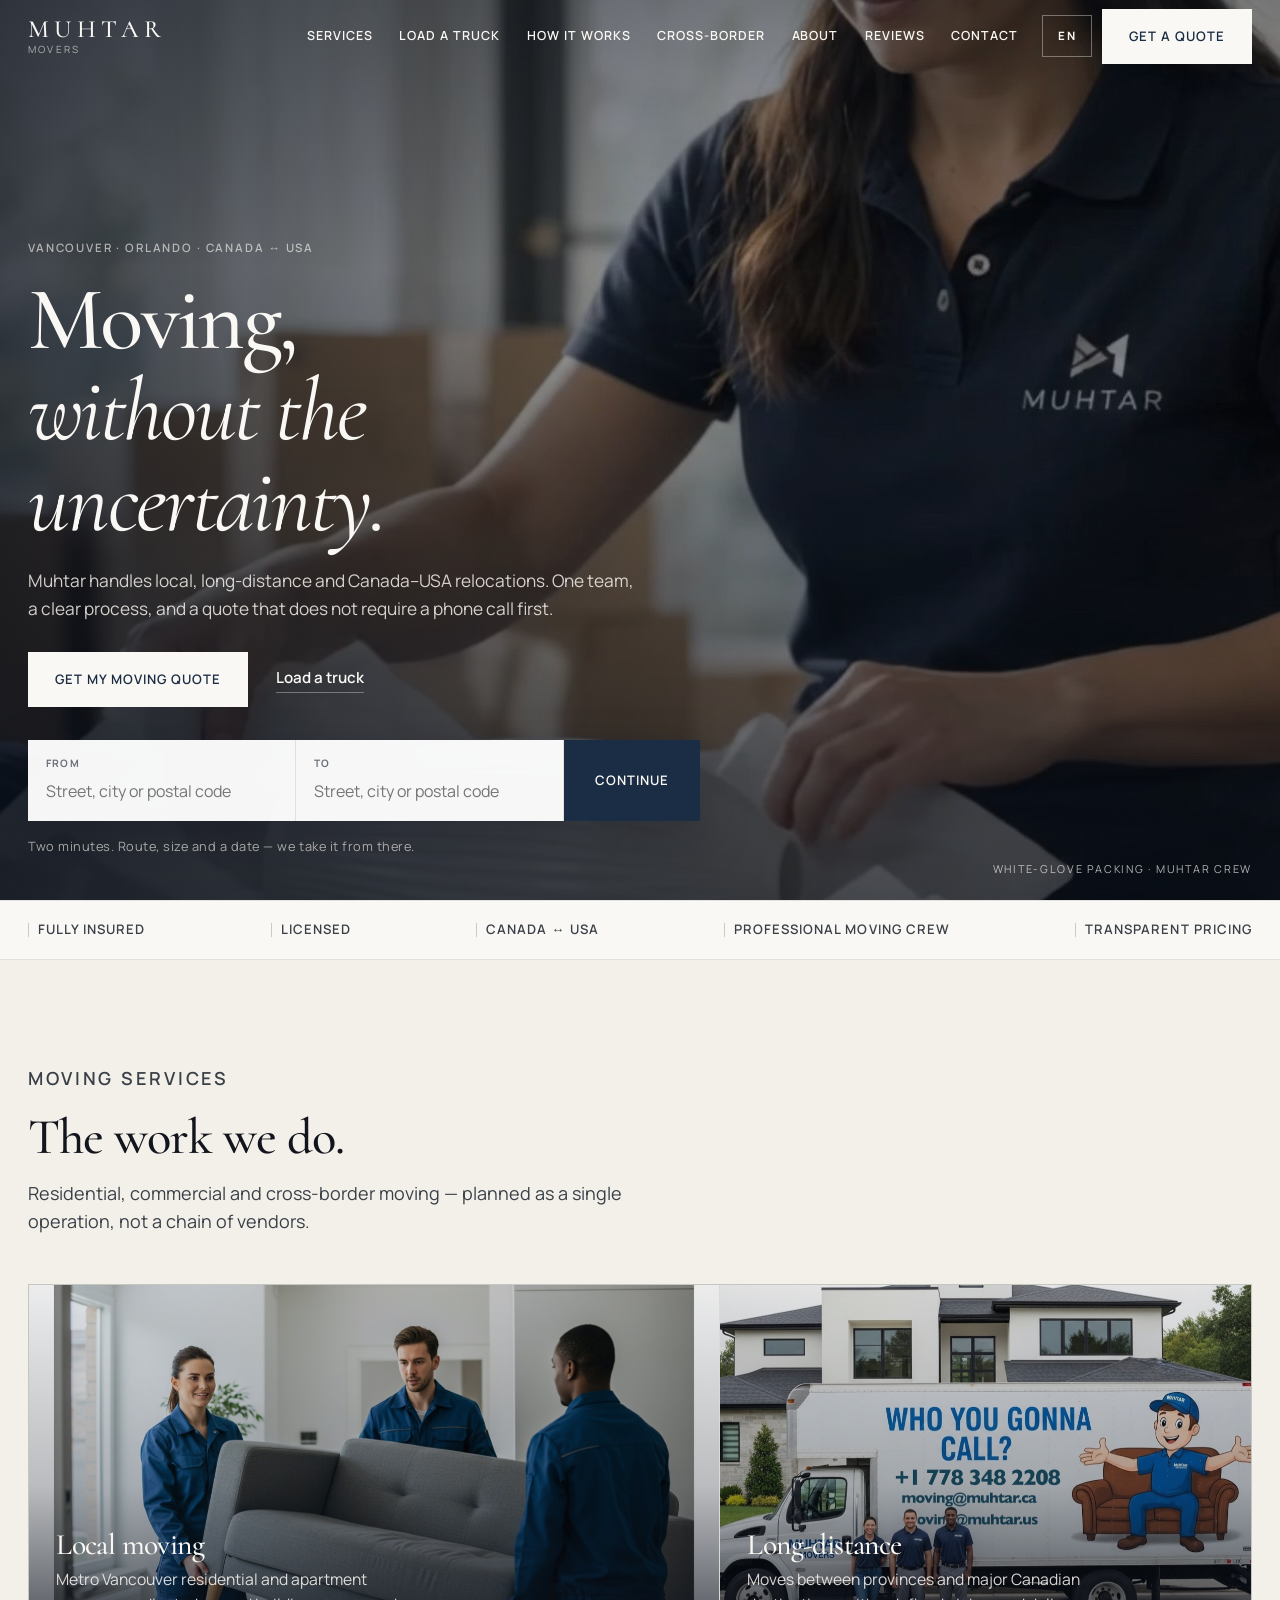
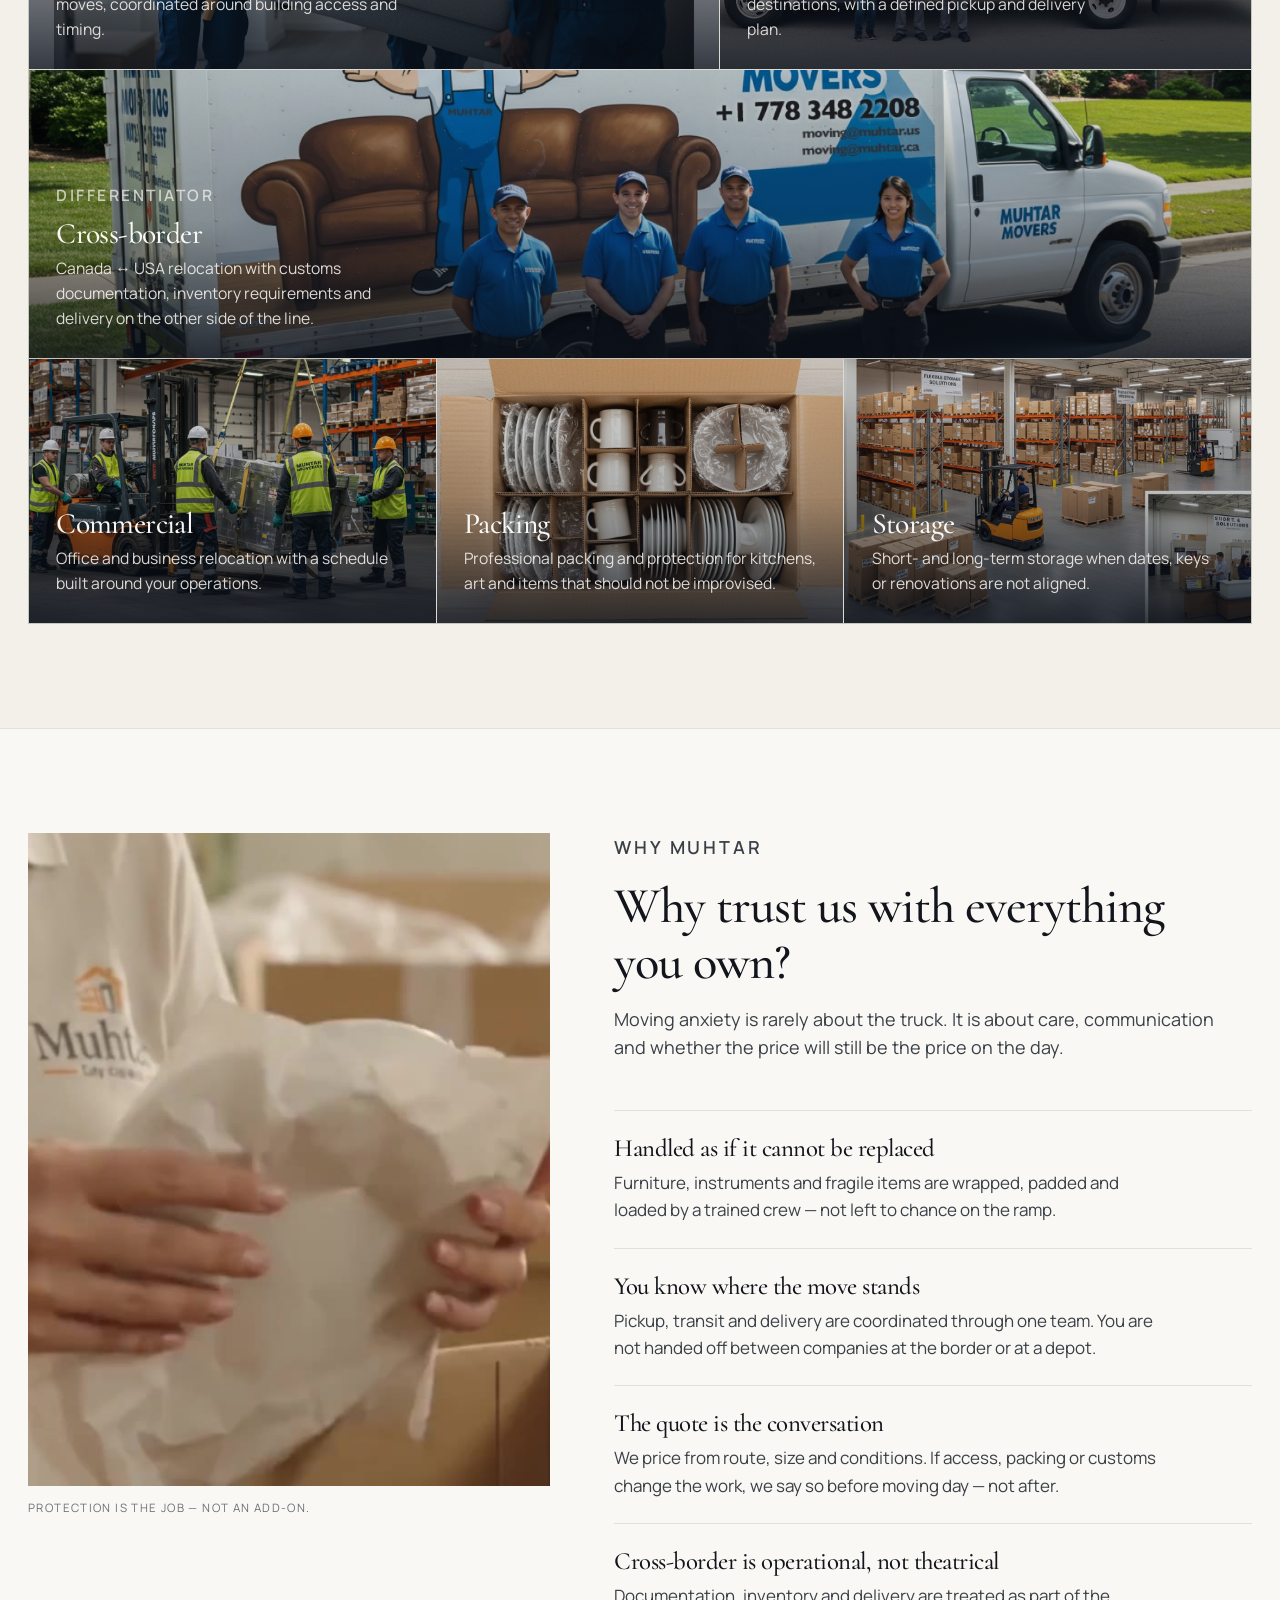
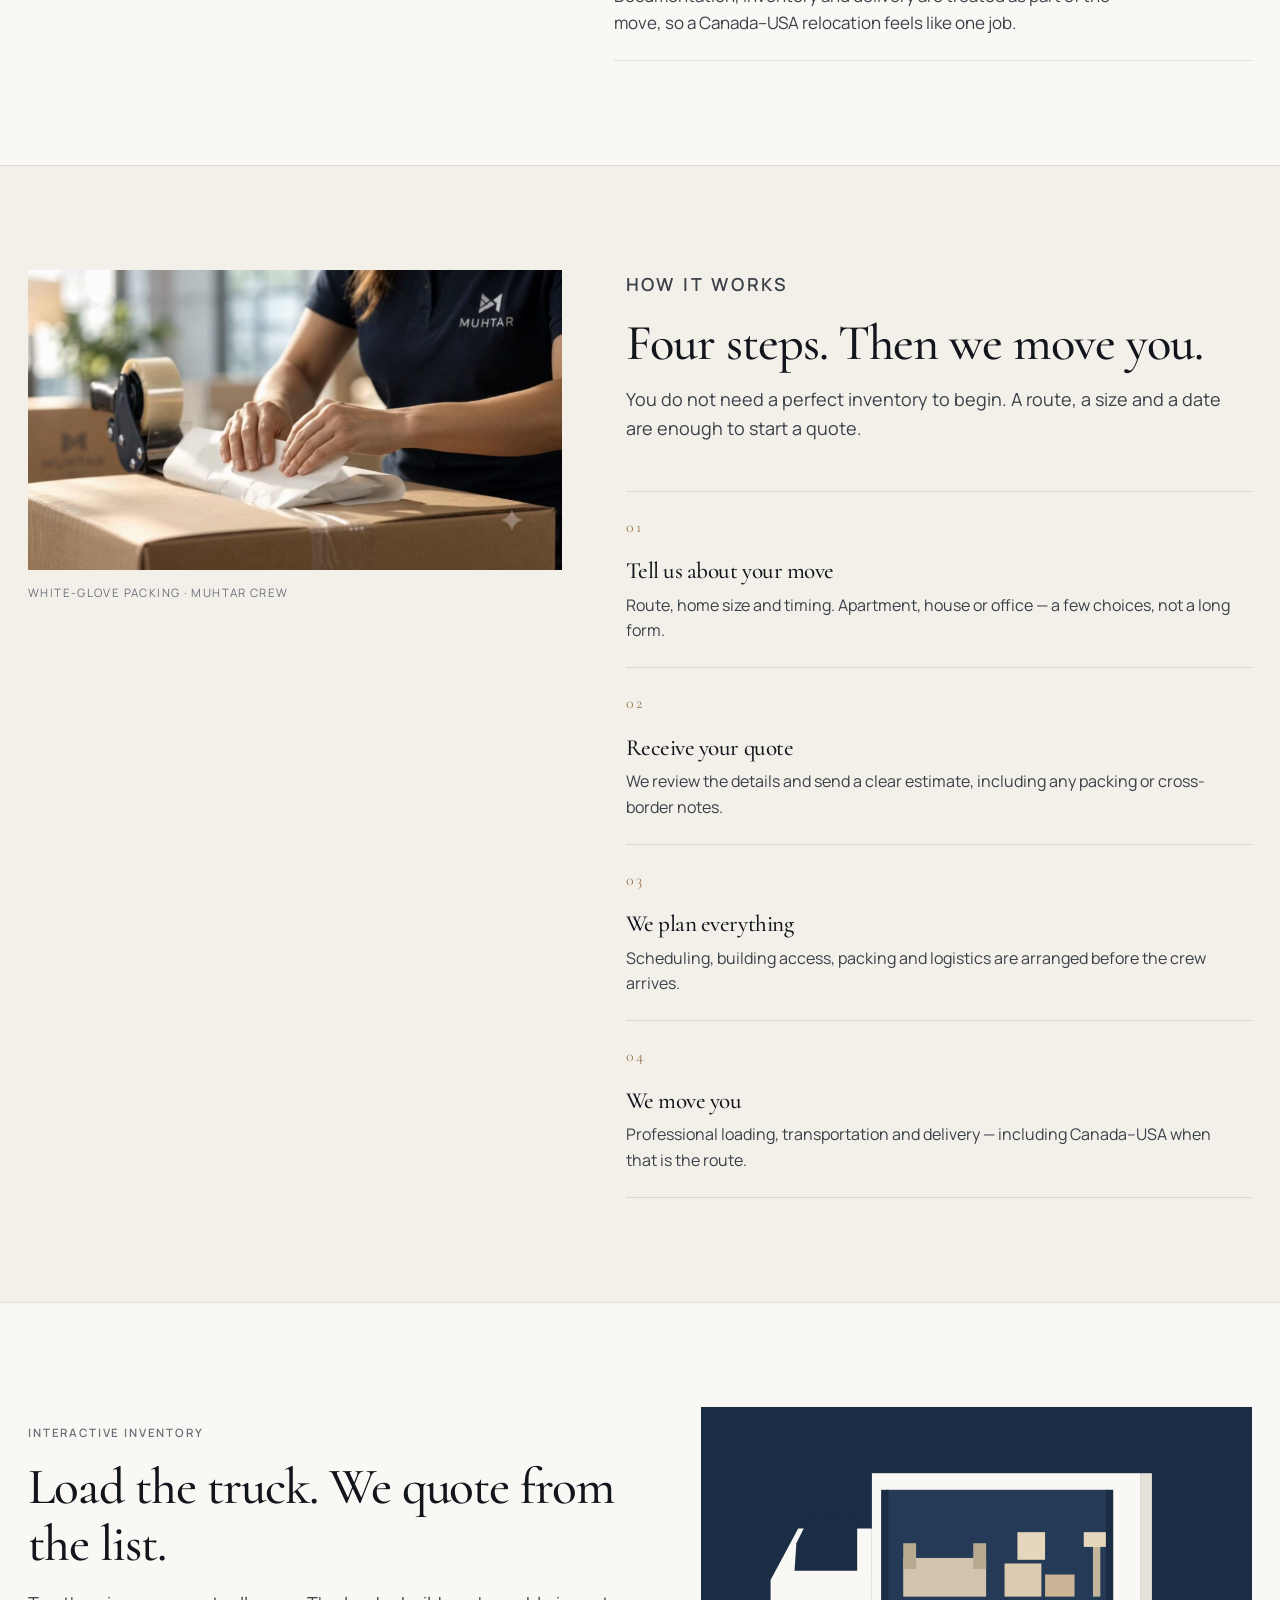
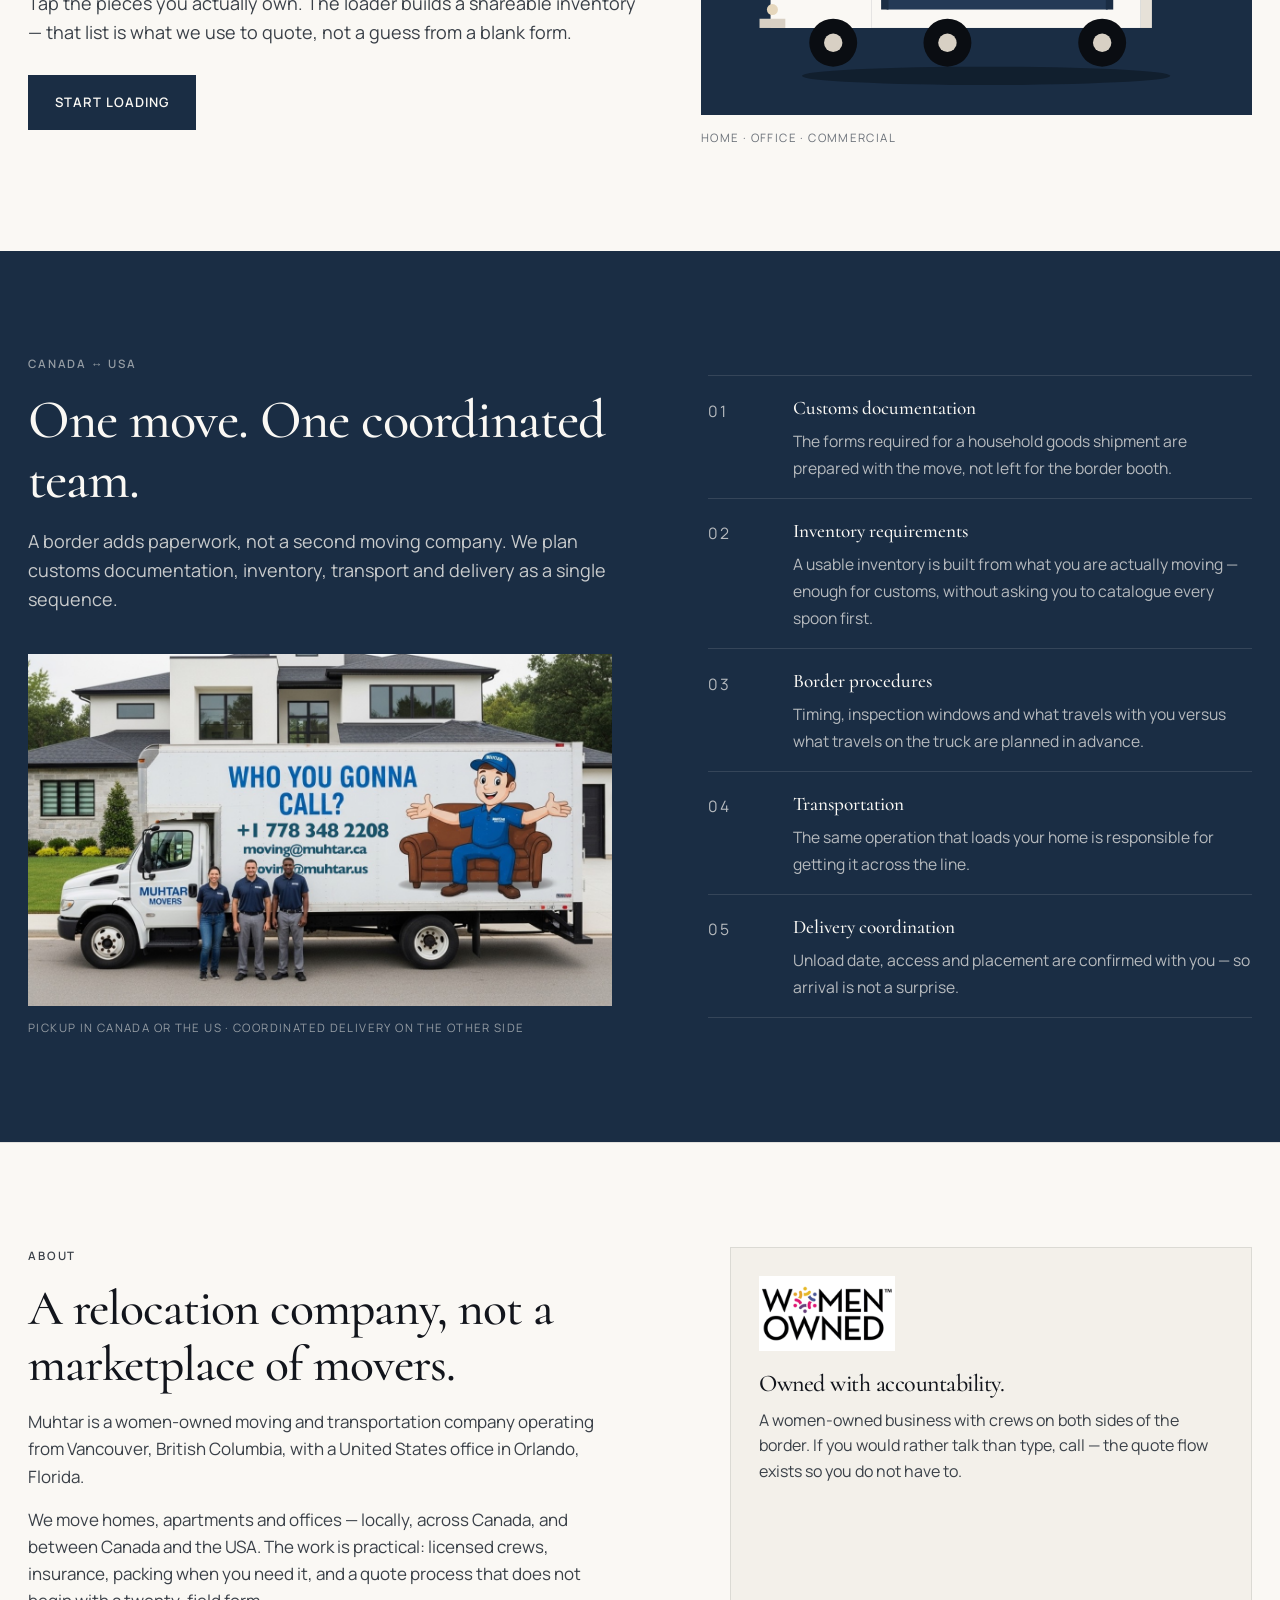
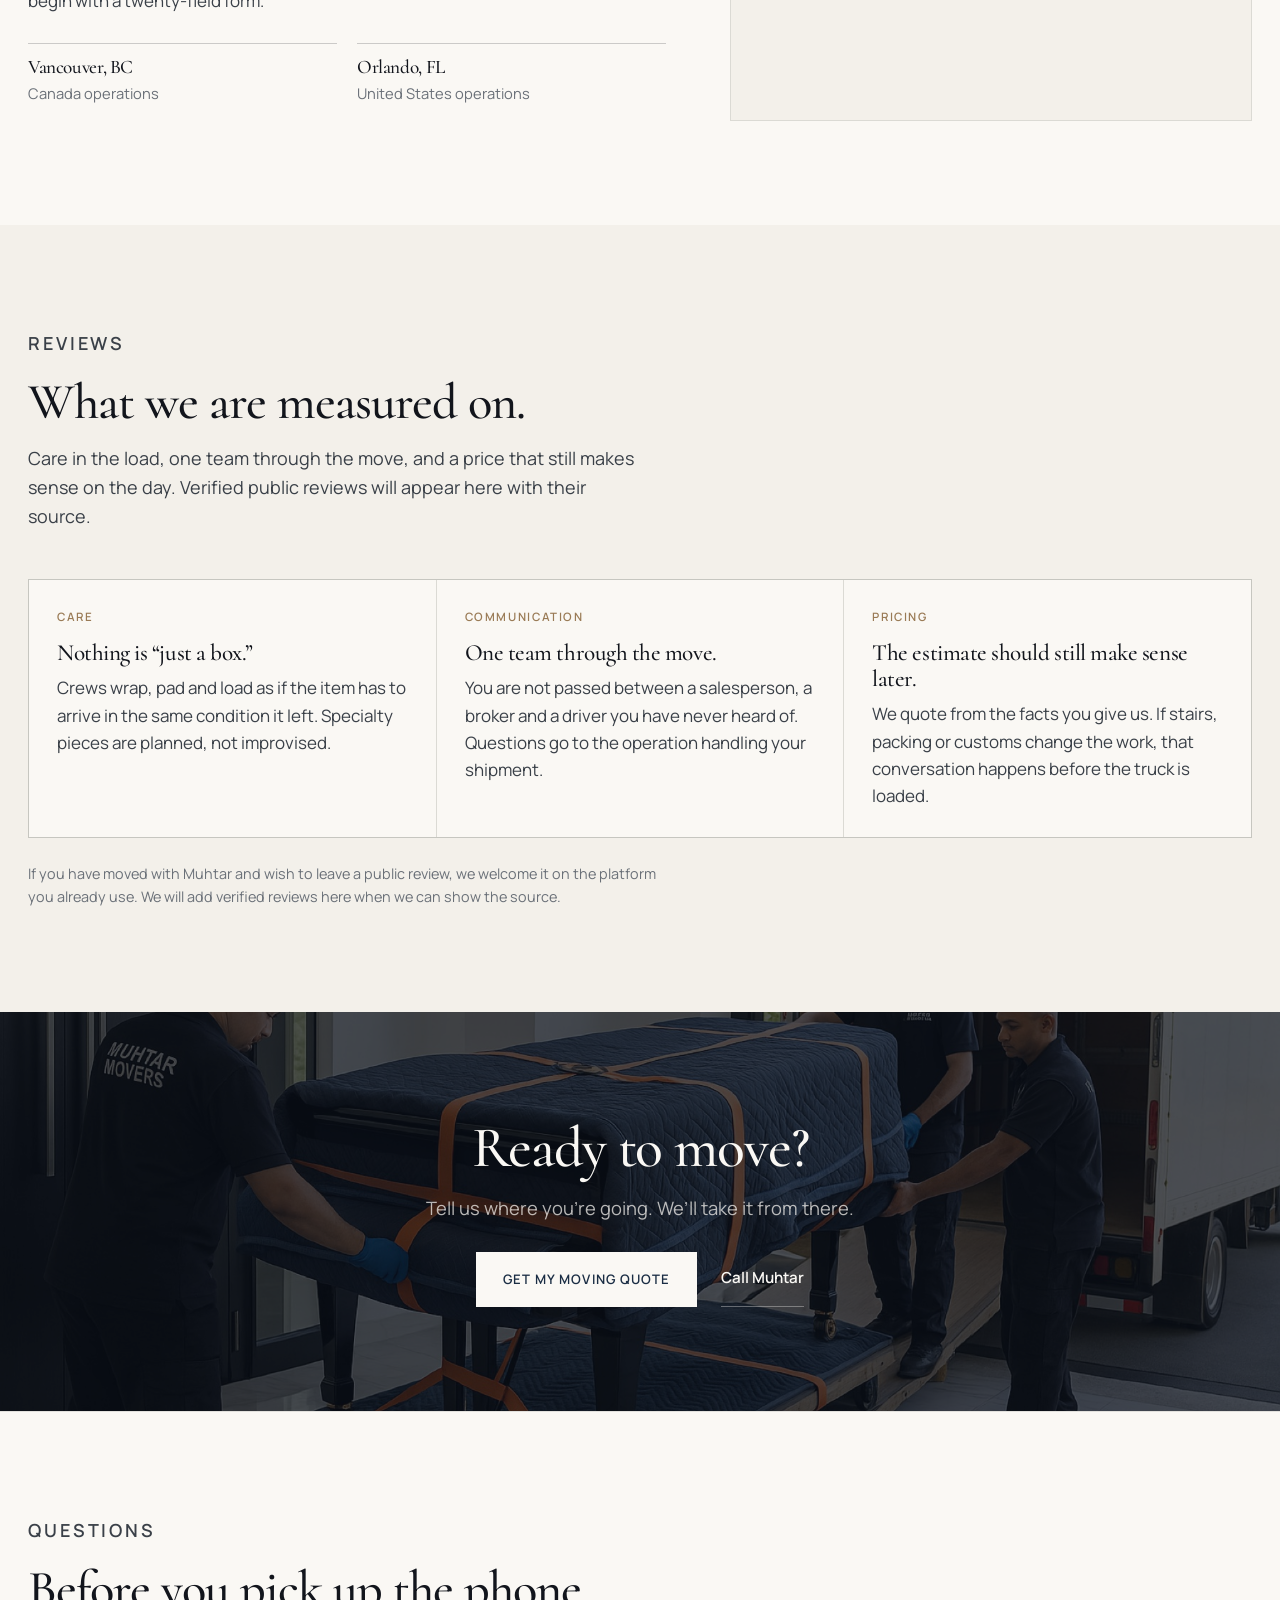
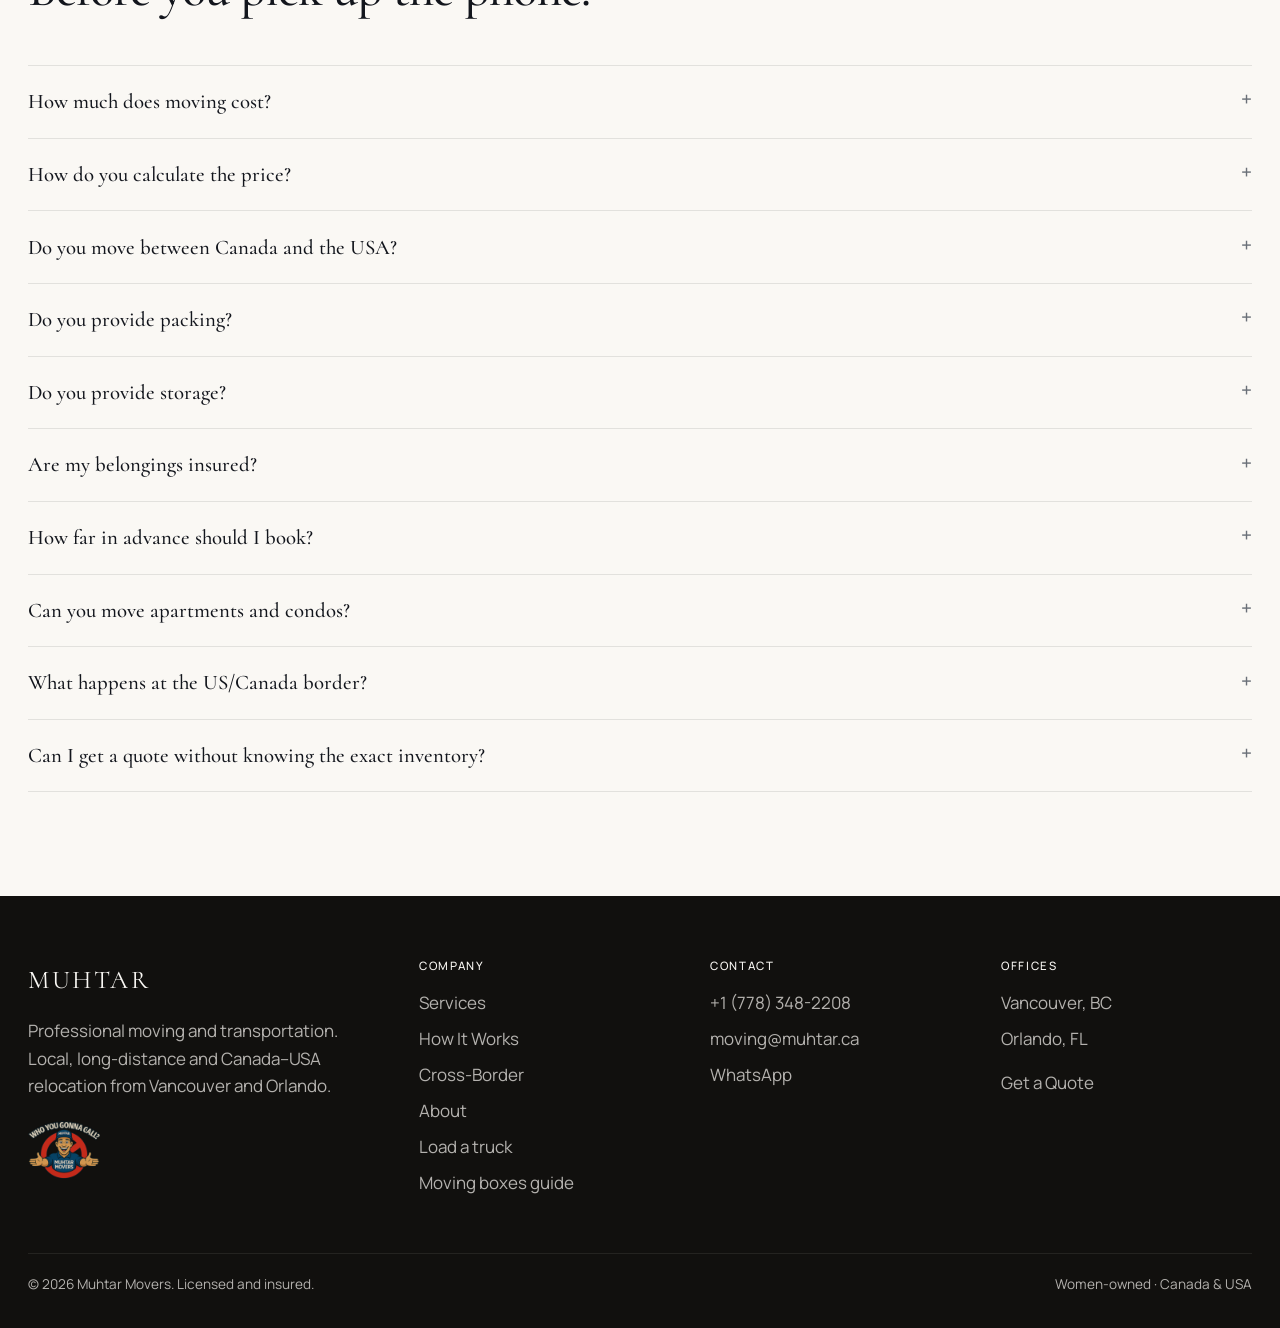
==== commit 54b7c51a: "Add street-address search to quotes and turn inventory into a three-step sheet. People can enter a f" ====
--- a/index.html
+++ b/index.html
@@ -159,11 +159,13 @@
                 <form class="route-card" id="hero-route">
                     <div class="route-field">
                         <label for="hero-from" data-translate="hero_from">From</label>
-                        <input id="hero-from" name="from" type="text" autocomplete="address-level2" placeholder="City or postal code" data-translate-placeholder="hero_from_ph" required>
+                        <input id="hero-from" name="from" type="text" autocomplete="street-address" placeholder="Street, city or postal code" data-translate-placeholder="hero_from_ph" required>
+                        <div id="hero-from-suggestions" class="address-suggestions"></div>
                     </div>
                     <div class="route-field">
                         <label for="hero-to" data-translate="hero_to">To</label>
-                        <input id="hero-to" name="to" type="text" autocomplete="address-level2" placeholder="City or postal code" data-translate-placeholder="hero_from_ph" required>
+                        <input id="hero-to" name="to" type="text" autocomplete="street-address" placeholder="Street, city or postal code" data-translate-placeholder="hero_from_ph" required>
+                        <div id="hero-to-suggestions" class="address-suggestions"></div>
                     </div>
                     <button class="btn btn-primary" type="submit" data-translate="cta_continue">Continue</button>
                 </form>
@@ -246,7 +248,7 @@
                 <figure class="why-photo film reveal">
                     <div class="film-frame">
                         <video class="js-film" muted loop playsinline preload="none" poster="visuals/opt/video/care-poster.jpg" data-src="visuals/opt/video/care.mp4" disablepictureinpicture aria-hidden="true"></video>
-                        <img class="film-fallback" src="visuals/opt/video/care-poster.jpg" width="1280" height="664" alt="Hands wrapping a fragile lamp in tissue paper" data-translate-alt="why_photo_alt" loading="lazy">
+                        <img class="film-fallback" src="visuals/opt/video/care-poster.jpg" width="1280" height="720" alt="A Muhtar crew member wrapping a dish in tissue paper" data-translate-alt="why_photo_alt" loading="lazy">
                     </div>
                     <figcaption data-translate="why_caption">Protection is the job — not an add-on.</figcaption>
                 </figure>
@@ -594,14 +596,16 @@
                 <div class="progress-track" aria-hidden="true"><span id="quote-progress-bar"></span></div>
                 <div class="quote-body">
                     <div class="quote-step" data-step="1">
-                        <p class="why-ask" data-translate="quote_why_1">Your route tells us crew, vehicle and whether this is a local, long-distance or cross-border move.</p>
+                        <p class="why-ask" data-translate="quote_why_1">A full pickup and delivery address tells us crew, vehicle and whether this is a local, long-distance or cross-border move.</p>
                         <div class="field">
                             <label for="quote-from" data-translate="quote_from">From</label>
-                            <input id="quote-from" type="text" autocomplete="address-level2" placeholder="City, province or state" data-translate-placeholder="quote_city_ph">
+                            <input id="quote-from" type="text" autocomplete="street-address" placeholder="Street address, city, province or state" data-translate-placeholder="quote_city_ph">
+                            <div id="quote-from-suggestions" class="address-suggestions"></div>
                         </div>
                         <div class="field">
                             <label for="quote-to" data-translate="quote_to">To</label>
-                            <input id="quote-to" type="text" autocomplete="address-level2" placeholder="City, province or state" data-translate-placeholder="quote_city_ph">
+                            <input id="quote-to" type="text" autocomplete="street-address" placeholder="Street address, city, province or state" data-translate-placeholder="quote_city_ph">
+                            <div id="quote-to-suggestions" class="address-suggestions"></div>
                         </div>
                     </div>
                     <div class="quote-step hidden" data-step="2" hidden aria-hidden="true">
@@ -680,6 +684,7 @@
     </dialog>
 
     <script src="js/lead-mail.js"></script>
+    <script src="js/address-search.js"></script>
     <script src="js/i18n.js"></script>
     <script src="language.js"></script>
     <script src="js/site.js"></script>
--- a/css/site.css
+++ b/css/site.css
@@ -460,7 +460,7 @@
 
 .why-photo .film-frame video,
 .why-photo .film-frame .film-fallback {
-  object-position: 62% 32%;
+  object-position: 36% 42%;
 }
 
 .film-frame video,
@@ -573,6 +573,7 @@
 }
 
 .route-field {
+  position: relative;
   padding: 0.9rem 1.1rem 1.05rem;
   border-right: 1px solid var(--line);
 }
@@ -1247,7 +1248,7 @@
   background: var(--cream);
   color: var(--ink);
   box-shadow: 0 24px 60px rgba(23, 21, 18, 0.28);
-  overflow: hidden;
+  overflow: visible;
 }
 
 .quote-dialog::backdrop {
@@ -1330,7 +1331,7 @@
 
 .quote-body {
   padding: 1.35rem 1.35rem 0.5rem;
-  overflow: auto;
+  overflow: visible;
 }
 
 .why-ask {
@@ -1340,6 +1341,7 @@
 }
 
 .field {
+  position: relative;
   margin-bottom: 1rem;
 }
 
@@ -1432,7 +1434,53 @@
 .hidden { display: none !important; }
 .quote-step[hidden] { display: none !important; }
 
-.pac-container { z-index: 99999; }
+.pac-container { z-index: 2147483647; }
+
+.address-suggestions {
+  display: none;
+  position: absolute;
+  top: 100%;
+  left: 0;
+  right: 0;
+  z-index: 40;
+  background: #fff;
+  border: 1px solid var(--line-strong, rgba(18, 21, 28, 0.16));
+  max-height: 14rem;
+  overflow-y: auto;
+  box-shadow: 0 12px 32px rgba(18, 21, 28, 0.18);
+}
+
+.address-suggestions .suggestion-item {
+  padding: 0.7rem 0.85rem;
+  cursor: pointer;
+  border-bottom: 1px solid var(--line, rgba(18, 21, 28, 0.08));
+}
+
+.address-suggestions .suggestion-item:last-child { border-bottom: 0; }
+
+.address-suggestions .suggestion-item:hover,
+.address-suggestions .suggestion-item.active {
+  background: var(--paper-2, #f3efe8);
+}
+
+.address-suggestions .suggestion-main {
+  font-weight: 600;
+  font-size: 0.92rem;
+}
+
+.address-suggestions .suggestion-details {
+  font-size: 0.78rem;
+  color: var(--muted, #6a7078);
+  margin-top: 0.15rem;
+}
+
+.address-suggestions .suggestion-item.loading,
+.address-suggestions .suggestion-item.no-results,
+.address-suggestions .suggestion-item.error {
+  color: var(--muted, #6a7078);
+  font-style: italic;
+  cursor: default;
+}
 
 /* Reveal */
 
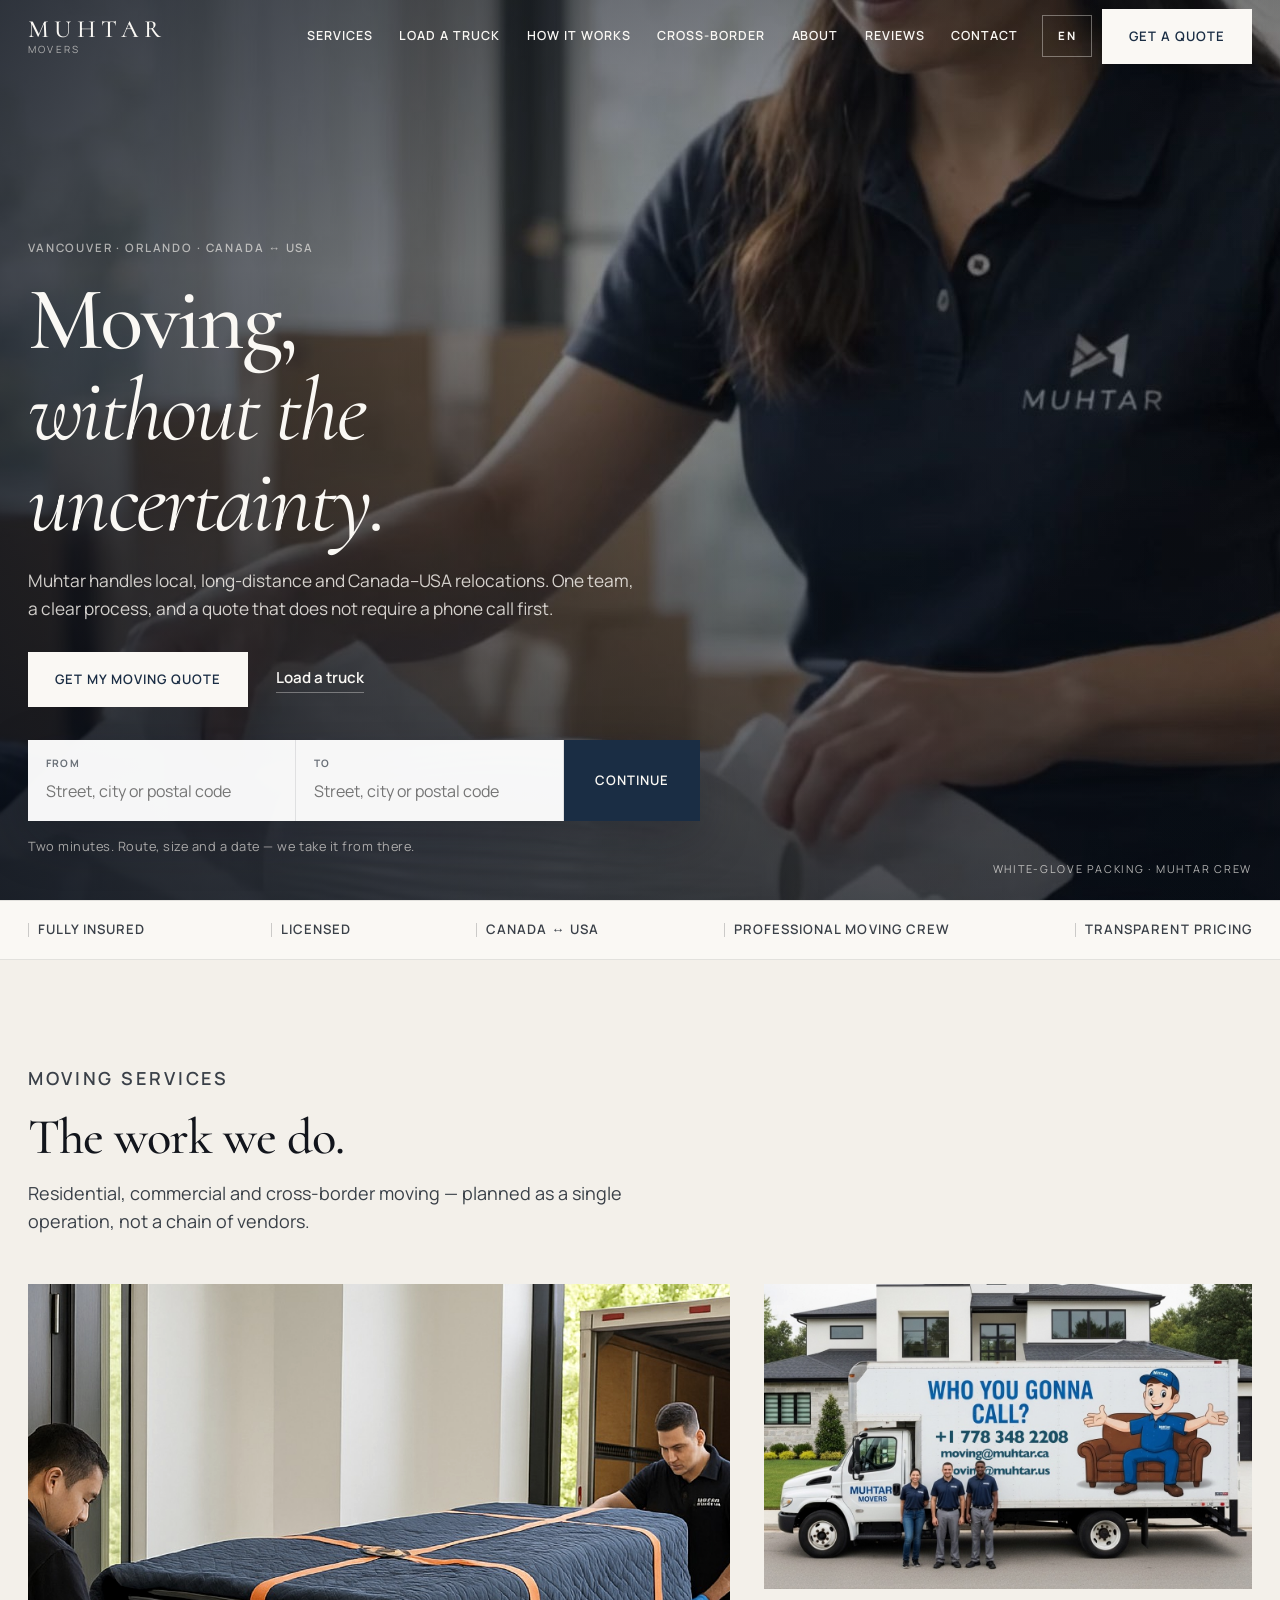
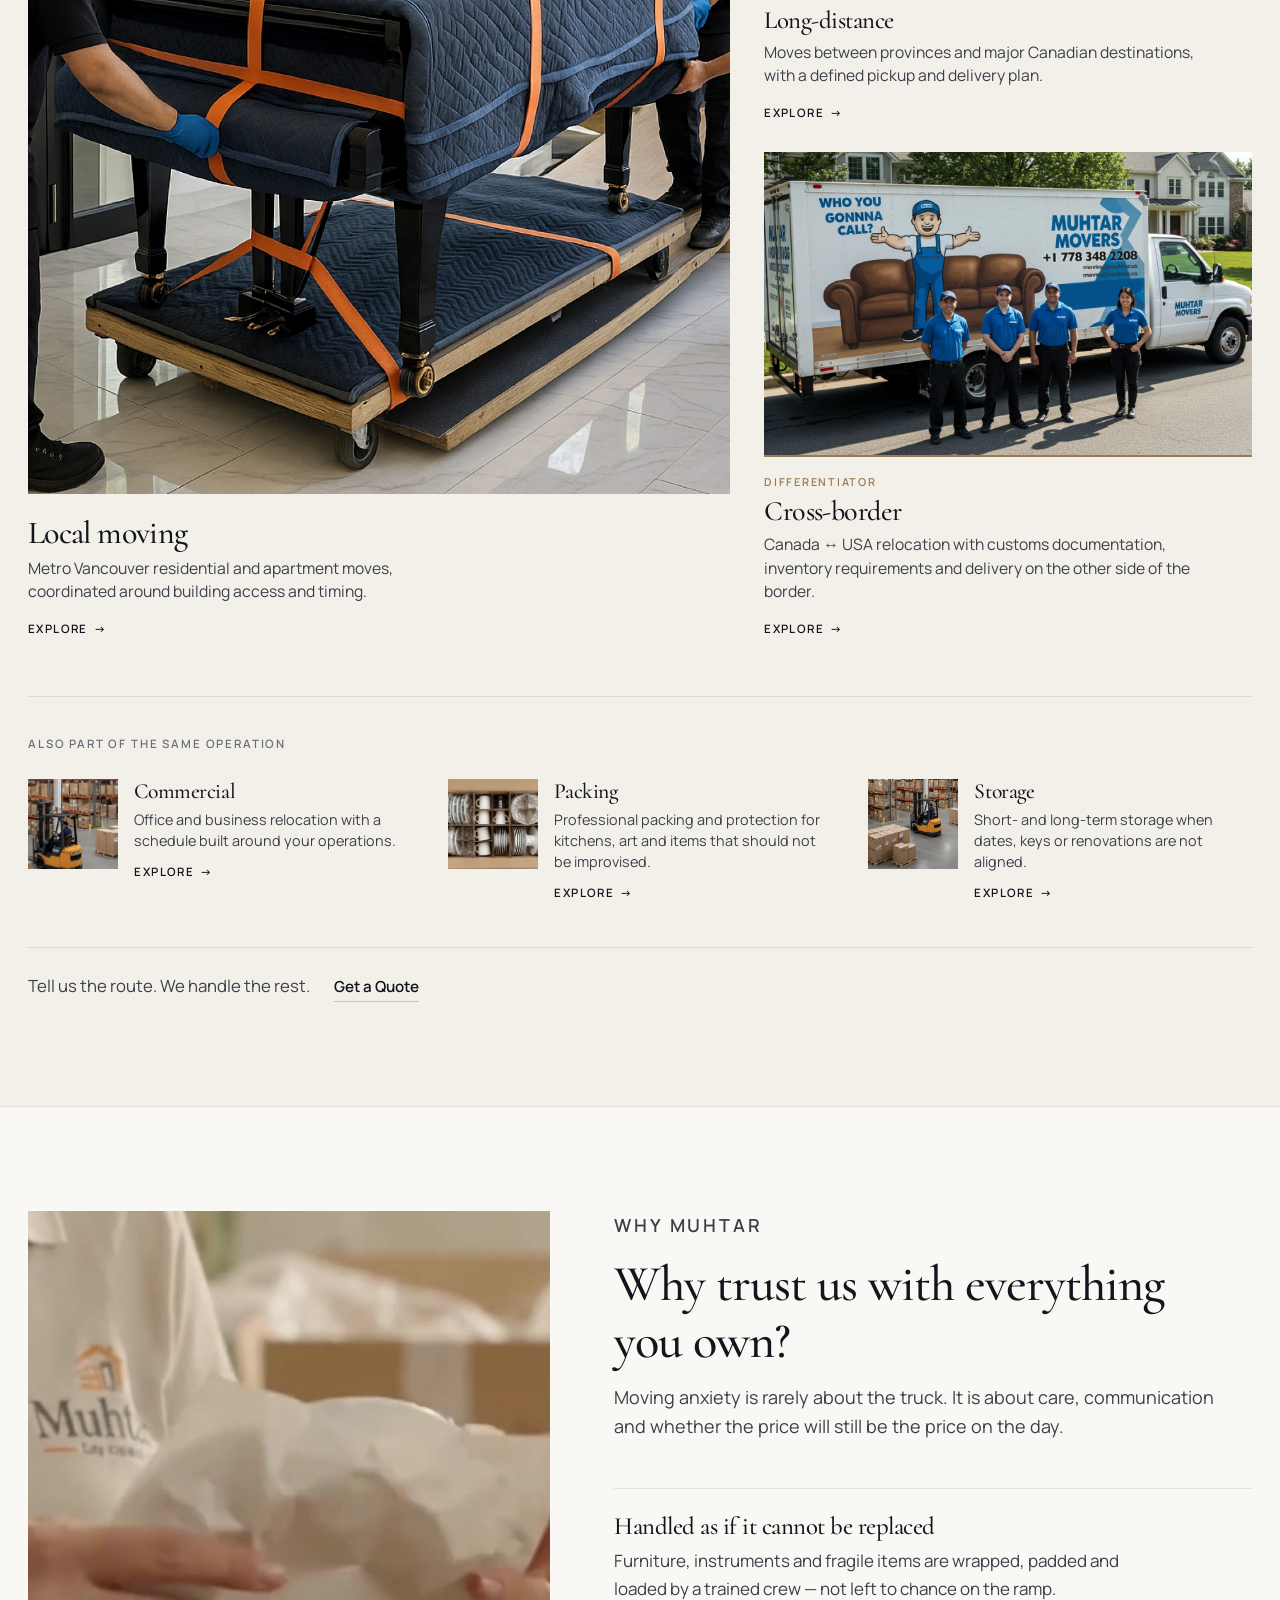
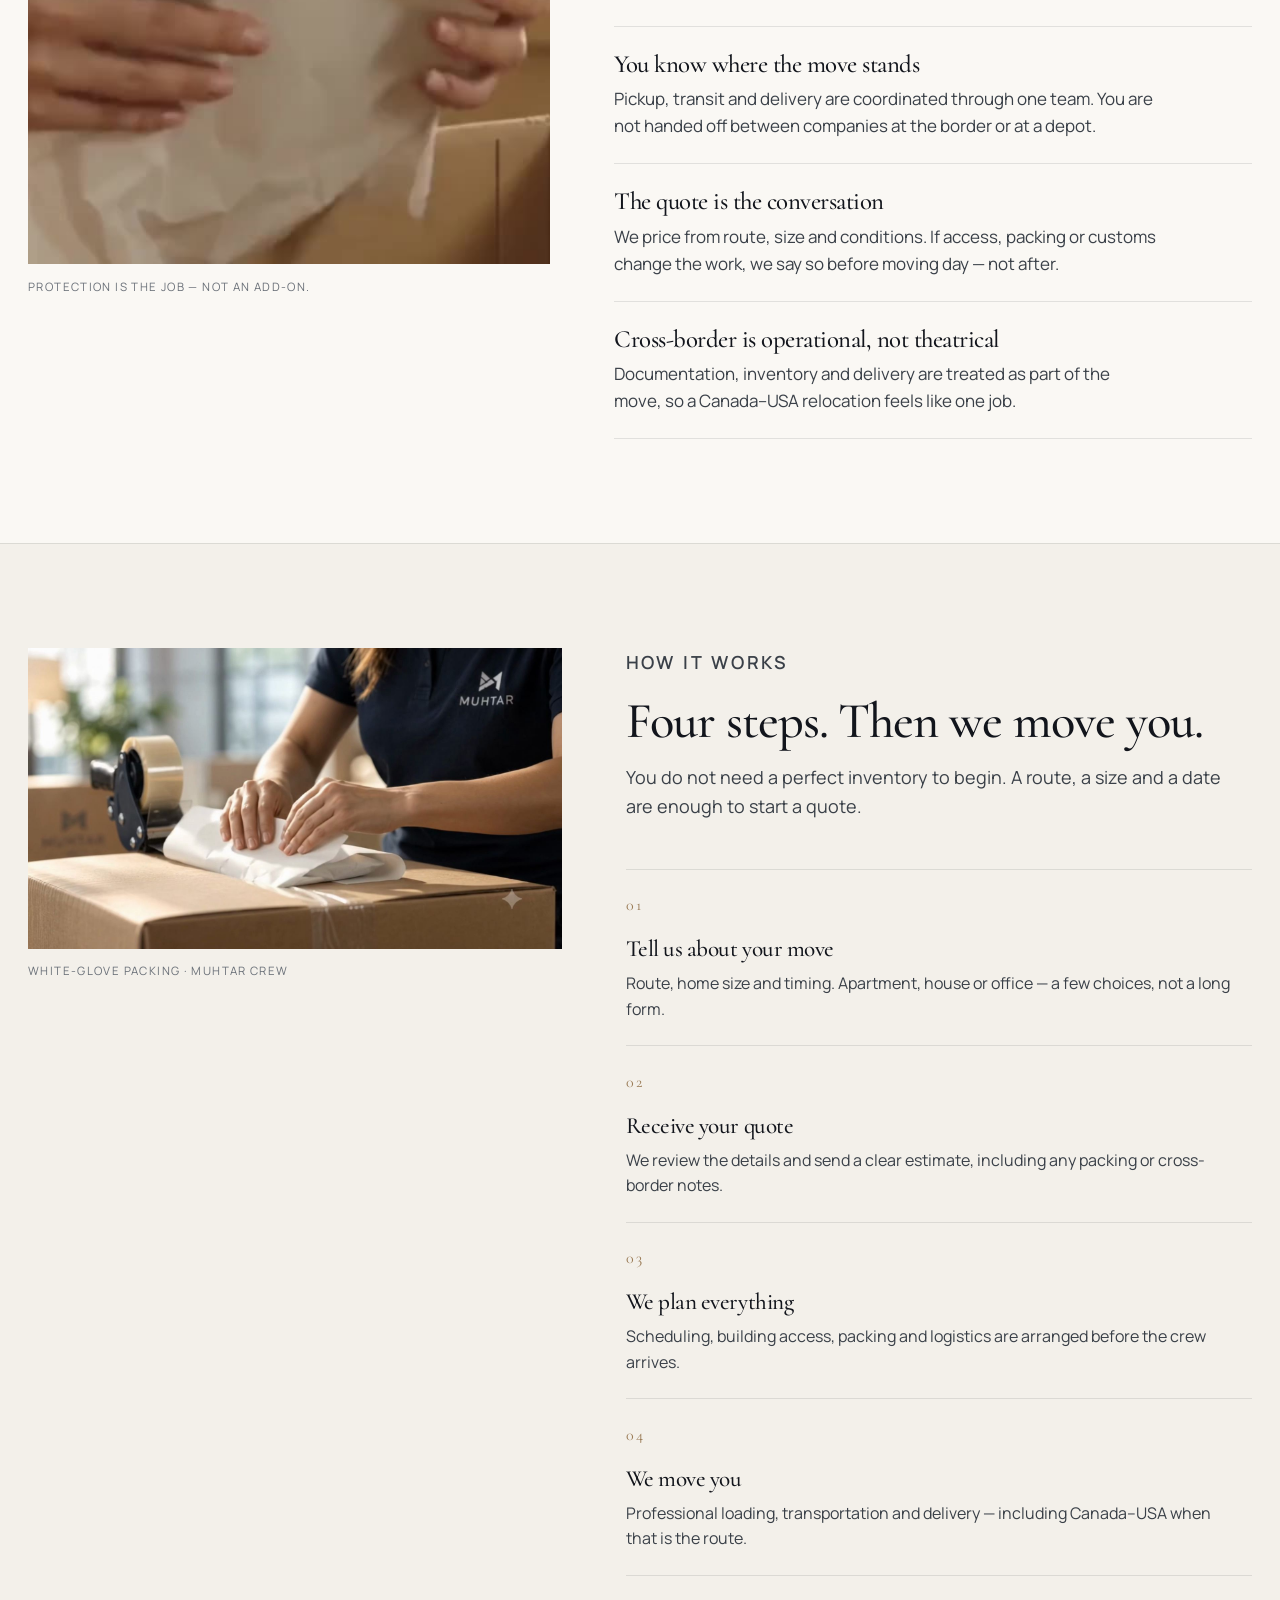
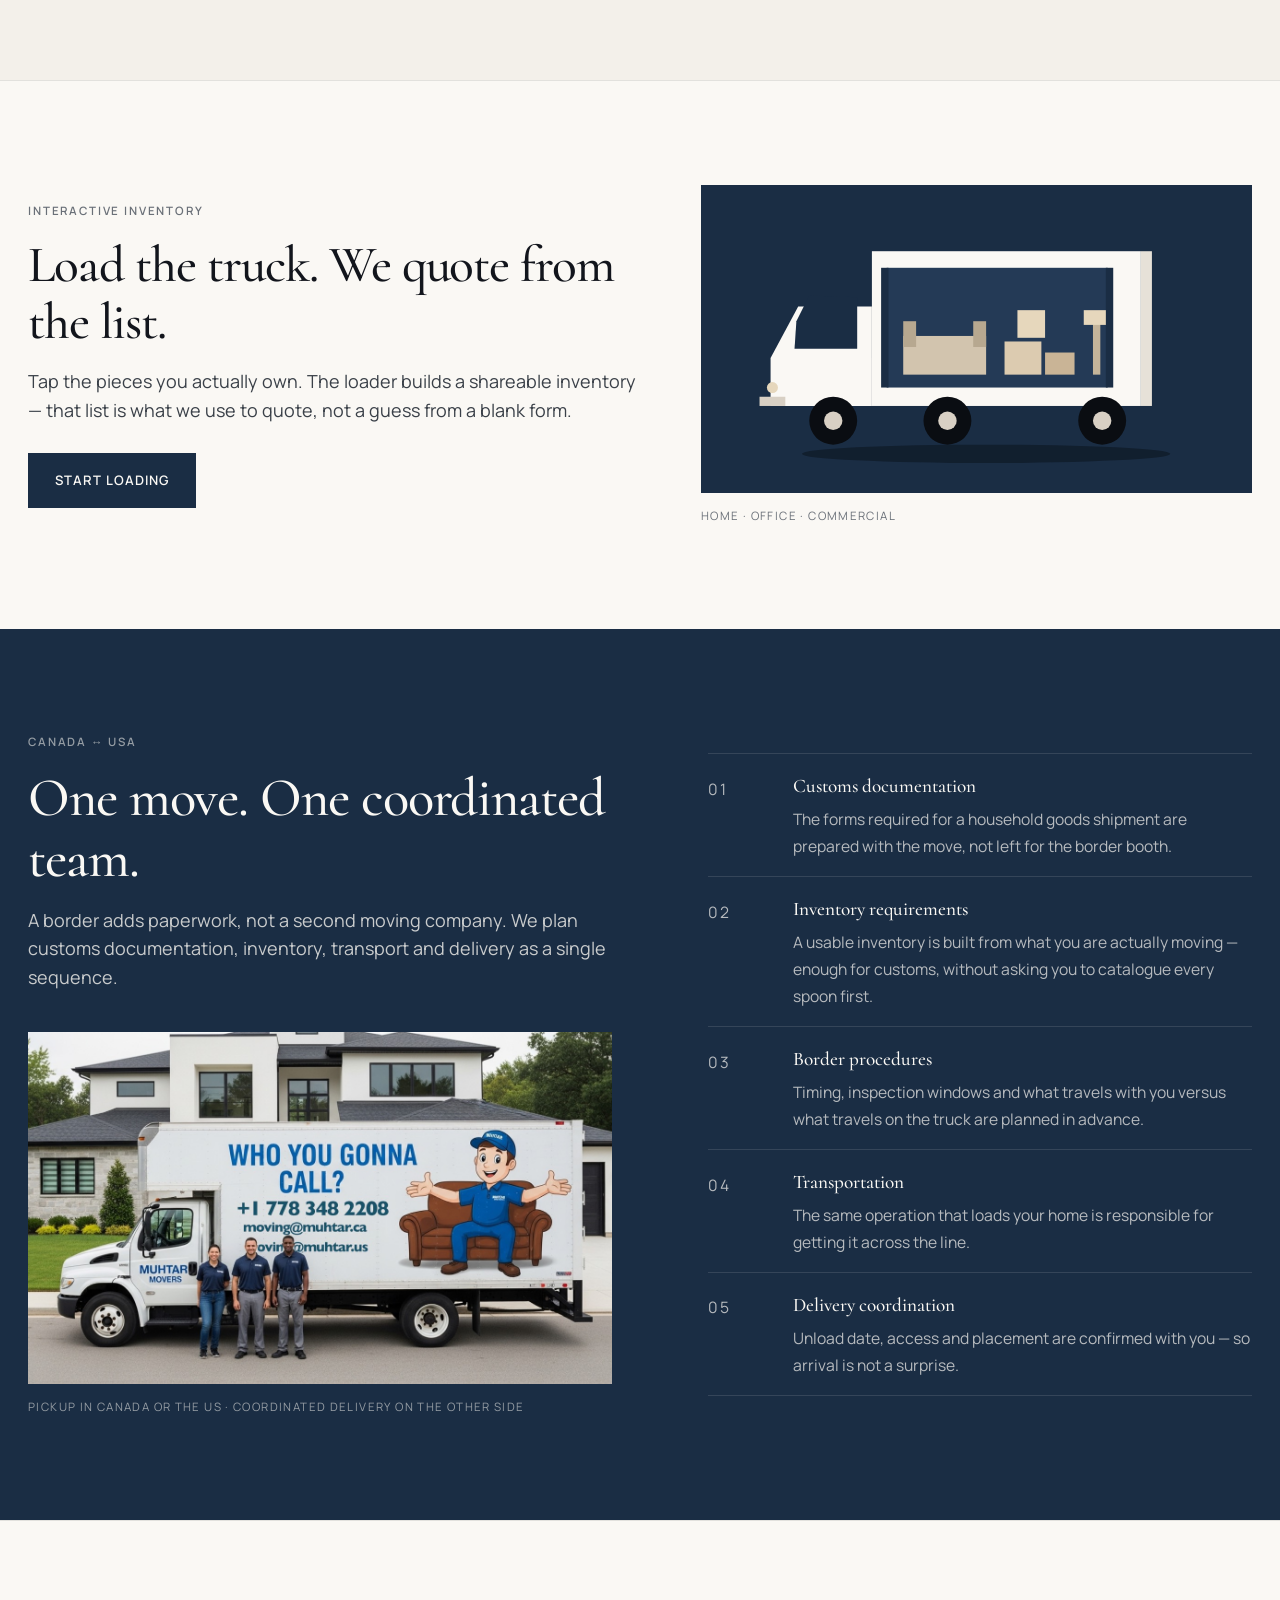
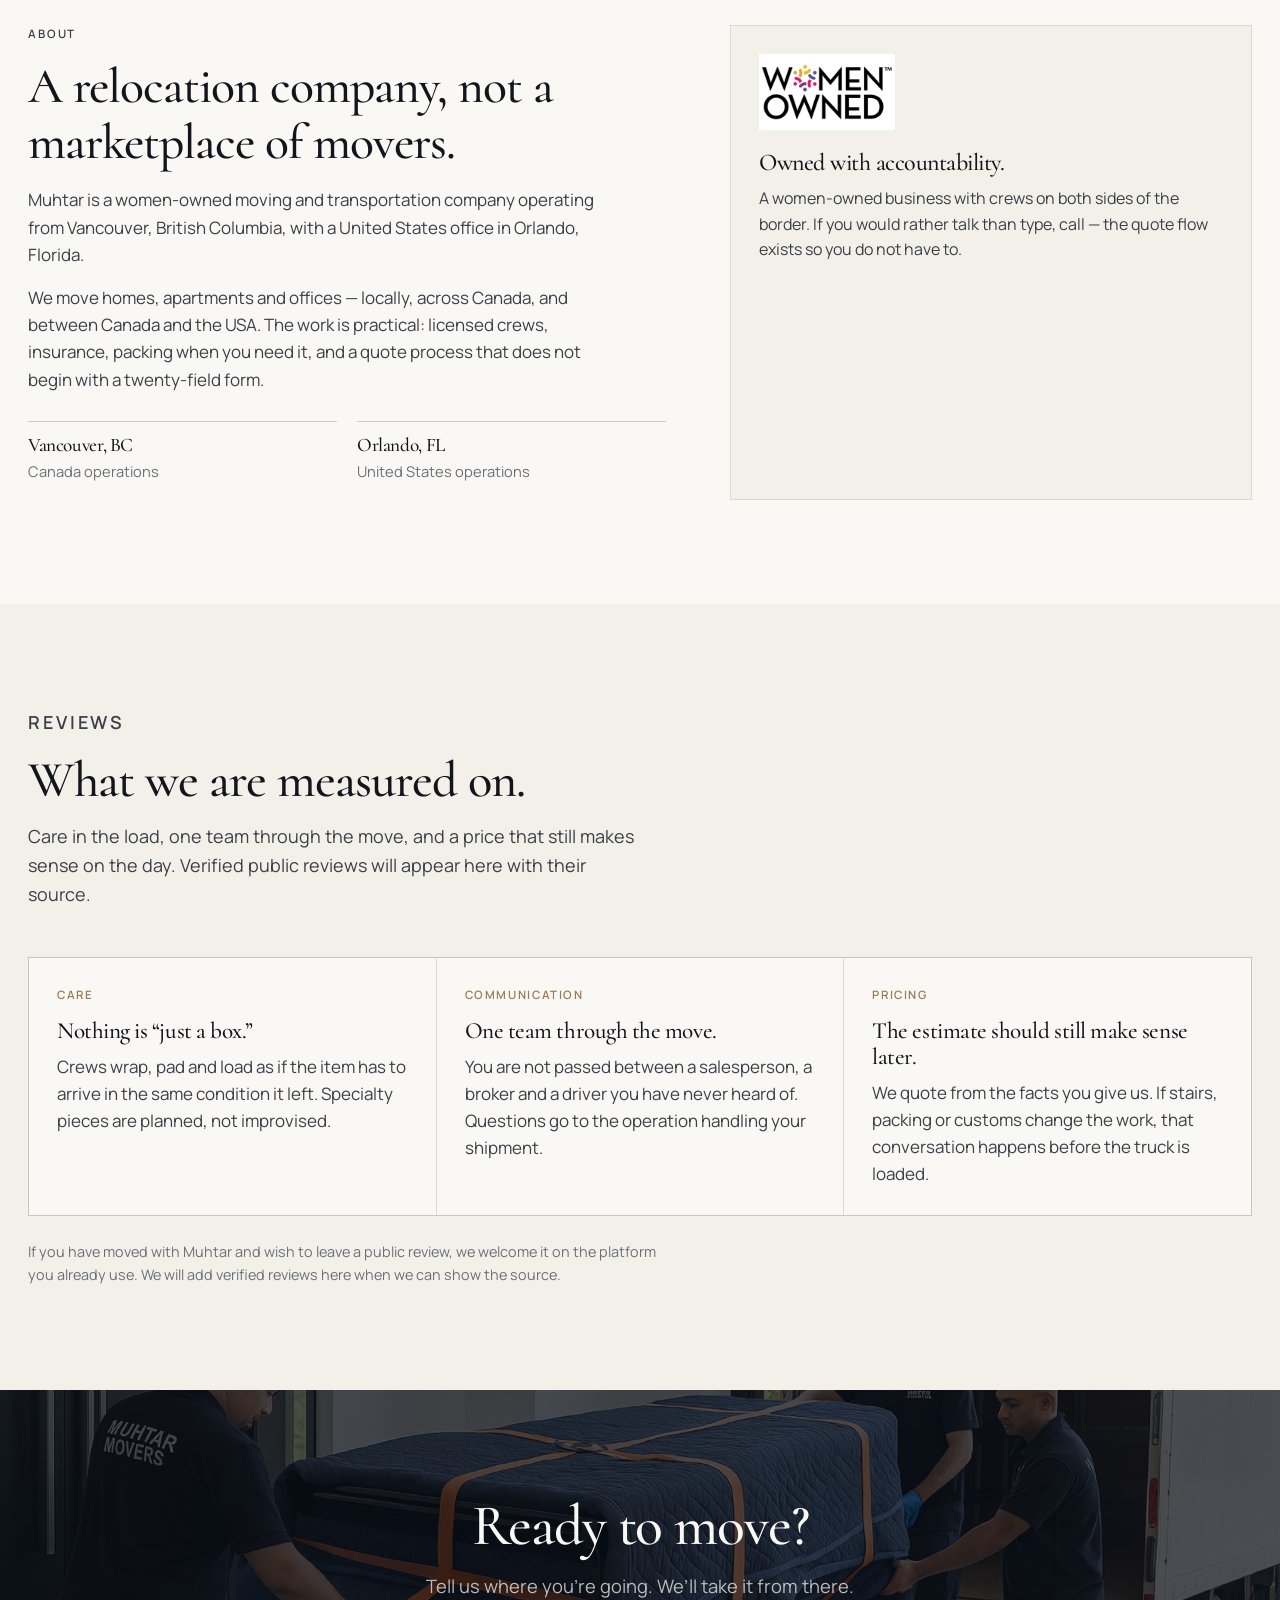
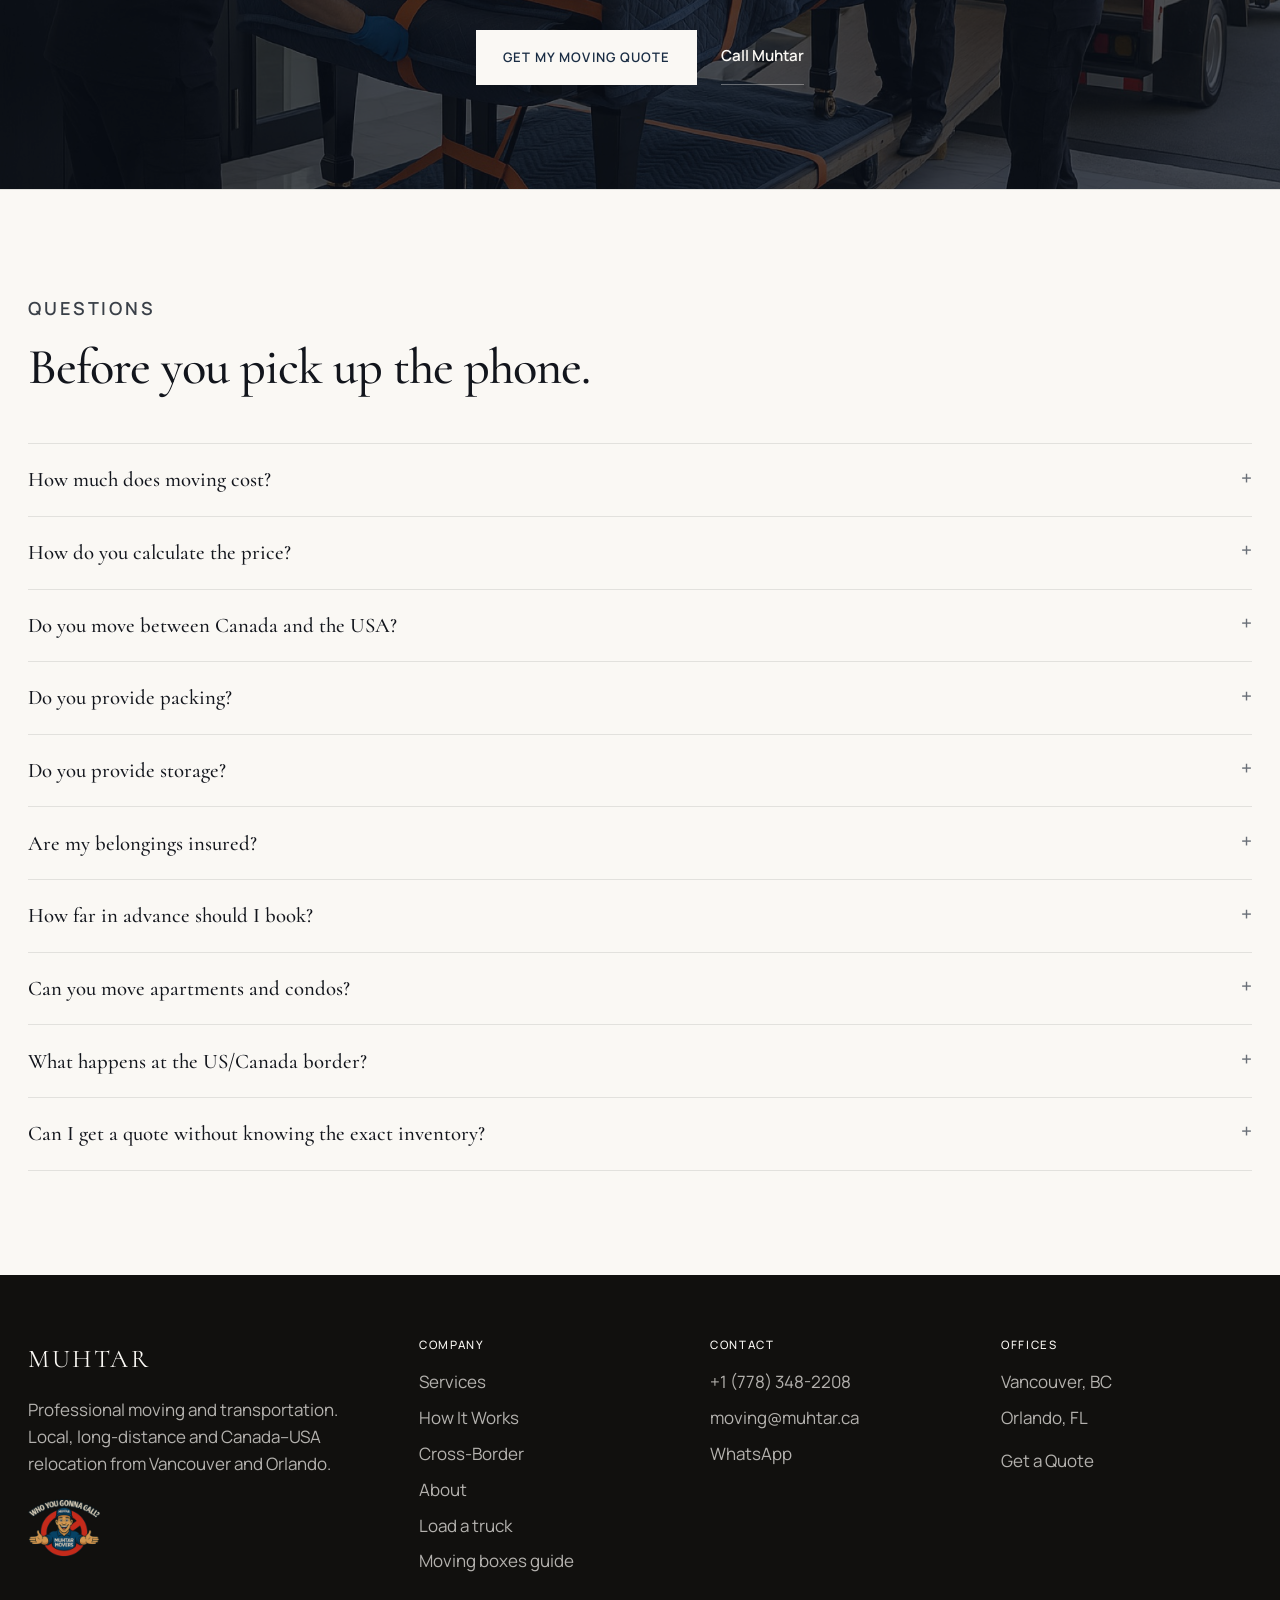
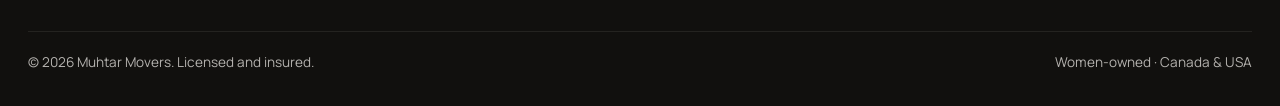
==== commit aa133e65: "Present moving services as one coordinated operation, not a six-tile catalog. Co-authored-by: Cursor" ====
--- a/index.html
+++ b/index.html
@@ -191,54 +191,90 @@
                     <h2 data-translate="services_title">The work we do.</h2>
                     <p data-translate="services_lede">Residential, commercial and cross-border moving — planned as a single operation, not a chain of vendors.</p>
                 </div>
-            </div>
-            <div class="container">
-                <div class="service-grid">
-                    <a class="service service-featured" href="#quote" data-open-quote data-source="service" data-service="local">
-                        <img src="visuals/opt/residential.jpg" width="1408" height="768" alt="Crew carrying a sofa through a home" data-translate-alt="svc_local_alt" loading="lazy">
-                        <div class="service-body">
-                            <h3 data-translate="svc_local_title">Local moving</h3>
-                            <p data-translate="svc_local_text">Metro Vancouver residential and apartment moves, coordinated around building access and timing.</p>
-                        </div>
-                    </a>
-                    <a class="service" href="#quote" data-open-quote data-source="service" data-service="long-distance">
-                        <img src="visuals/opt/truck.jpg" width="1408" height="768" alt="Muhtar moving truck and crew in front of a residence" data-translate-alt="svc_long_alt" loading="lazy">
-                        <div class="service-body">
-                            <h3 data-translate="svc_long_title">Long-distance</h3>
-                            <p data-translate="svc_long_text">Moves between provinces and major Canadian destinations, with a defined pickup and delivery plan.</p>
-                        </div>
-                    </a>
-                    <a class="service service-wide" href="#cross-border" data-service="cross-border">
-                        <img src="visuals/opt/crew.jpg" width="1408" height="768" alt="Muhtar moving crew" data-translate-alt="svc_long_alt" loading="lazy">
-                        <div class="service-body">
-                            <p class="eyebrow on-photo" data-translate="svc_cross_kicker">Differentiator</p>
-                            <h3 data-translate="svc_cross_title">Cross-border</h3>
-                            <p data-translate="svc_cross_text">Canada ↔ USA relocation with customs documentation, inventory requirements and delivery on the other side of the line.</p>
-                        </div>
-                    </a>
-                </div>
-                <div class="service-trio">
-                    <a class="service" href="#quote" data-open-quote data-source="service" data-service="commercial">
-                        <img src="visuals/opt/industrial.jpg" width="1408" height="768" alt="Crew moving industrial equipment with a forklift" data-translate-alt="svc_comm_alt" loading="lazy">
-                        <div class="service-body">
-                            <h3 data-translate="svc_comm_title">Commercial</h3>
-                            <p data-translate="svc_comm_text">Office and business relocation with a schedule built around your operations.</p>
-                        </div>
-                    </a>
-                    <a class="service" href="#quote" data-open-quote data-source="service" data-service="packing">
-                        <img src="visuals/opt/packing.jpg" width="1408" height="768" alt="Dishes packed in divided cartons" data-translate-alt="svc_pack_alt" loading="lazy">
-                        <div class="service-body">
-                            <h3 data-translate="svc_pack_title">Packing</h3>
-                            <p data-translate="svc_pack_text">Professional packing and protection for kitchens, art and items that should not be improvised.</p>
-                        </div>
-                    </a>
-                    <a class="service service-storage" href="#quote" data-open-quote data-source="service" data-service="storage">
-                        <img src="visuals/opt/warehouse.jpg" width="1408" height="768" alt="Warehouse storage aisles with palletized cartons" data-translate-alt="svc_store_alt" loading="lazy">
-                        <div class="service-body">
-                            <h3 data-translate="svc_store_title">Storage</h3>
-                            <p data-translate="svc_store_text">Short- and long-term storage when dates, keys or renovations are not aligned.</p>
-                        </div>
-                    </a>
+
+                <div class="work">
+                    <div class="work-primary">
+                        <a class="work-card work-local" href="#quote" data-open-quote data-source="service" data-service="local">
+                            <div class="work-media">
+                                <img src="visuals/opt/hero.jpg" width="1800" height="1200" alt="Muhtar crew moving a padded piano from a home onto a truck" data-translate-alt="svc_local_alt" loading="lazy">
+                            </div>
+                            <div class="work-copy">
+                                <div class="work-copy-text">
+                                    <h3 data-translate="svc_local_title">Local moving</h3>
+                                    <p data-translate="svc_local_text">Metro Vancouver residential and apartment moves, coordinated around building access and timing.</p>
+                                </div>
+                                <span class="work-go" data-translate="svc_explore">Explore</span>
+                            </div>
+                        </a>
+
+                        <a class="work-card work-long" href="#quote" data-open-quote data-source="service" data-service="long-distance">
+                            <div class="work-media">
+                                <img src="visuals/opt/truck.jpg" width="1400" height="763" alt="Muhtar moving truck and crew in front of a residence" data-translate-alt="svc_long_alt" loading="lazy">
+                            </div>
+                            <div class="work-copy">
+                                <div class="work-copy-text">
+                                    <h3 data-translate="svc_long_title">Long-distance</h3>
+                                    <p data-translate="svc_long_text">Moves between provinces and major Canadian destinations, with a defined pickup and delivery plan.</p>
+                                </div>
+                                <span class="work-go" data-translate="svc_explore">Explore</span>
+                            </div>
+                        </a>
+
+                        <a class="work-card work-cross" href="#cross-border" data-service="cross-border">
+                            <div class="work-media">
+                                <img src="visuals/opt/crew.jpg" width="1600" height="872" alt="Muhtar moving crew standing with a company truck" data-translate-alt="svc_cross_alt" loading="lazy">
+                            </div>
+                            <div class="work-copy">
+                                <div class="work-copy-text">
+                                    <p class="work-kicker" data-translate="svc_cross_kicker">Differentiator</p>
+                                    <h3 data-translate="svc_cross_title">Cross-border</h3>
+                                    <p data-translate="svc_cross_text">Canada ↔ USA relocation with customs documentation, inventory requirements and delivery on the other side of the border.</p>
+                                </div>
+                                <span class="work-go" data-translate="svc_explore">Explore</span>
+                            </div>
+                        </a>
+                    </div>
+
+                    <div class="work-secondary">
+                        <p class="work-also" data-translate="svc_also">Also part of the same operation</p>
+                        <div class="work-minis">
+                            <a class="work-mini" href="#quote" data-open-quote data-source="service" data-service="commercial">
+                                <div class="work-media">
+                                    <img src="visuals/opt/work-commercial.jpg" width="800" height="365" alt="Forklift moving cartons on a warehouse floor" data-translate-alt="svc_comm_alt" loading="lazy">
+                                </div>
+                                <div class="work-copy">
+                                    <h3 data-translate="svc_comm_title">Commercial</h3>
+                                    <p data-translate="svc_comm_text">Office and business relocation with a schedule built around your operations.</p>
+                                    <span class="work-go" data-translate="svc_explore">Explore</span>
+                                </div>
+                            </a>
+                            <a class="work-mini" href="#quote" data-open-quote data-source="service" data-service="packing">
+                                <div class="work-media">
+                                    <img src="visuals/opt/packing.jpg" width="1400" height="763" alt="Dishes packed in divided cartons" data-translate-alt="svc_pack_alt" loading="lazy">
+                                </div>
+                                <div class="work-copy">
+                                    <h3 data-translate="svc_pack_title">Packing</h3>
+                                    <p data-translate="svc_pack_text">Professional packing and protection for kitchens, art and items that should not be improvised.</p>
+                                    <span class="work-go" data-translate="svc_explore">Explore</span>
+                                </div>
+                            </a>
+                            <a class="work-mini" href="#quote" data-open-quote data-source="service" data-service="storage">
+                                <div class="work-media">
+                                    <img src="visuals/opt/work-storage.jpg" width="860" height="588" alt="Palletized cartons ready for warehouse storage" data-translate-alt="svc_store_alt" loading="lazy">
+                                </div>
+                                <div class="work-copy">
+                                    <h3 data-translate="svc_store_title">Storage</h3>
+                                    <p data-translate="svc_store_text">Short- and long-term storage when dates, keys or renovations are not aligned.</p>
+                                    <span class="work-go" data-translate="svc_explore">Explore</span>
+                                </div>
+                            </a>
+                        </div>
+                    </div>
+
+                    <div class="work-foot">
+                        <p data-translate="services_cta">Tell us the route. We handle the rest.</p>
+                        <a class="text-link" href="#quote" data-open-quote data-source="services" data-translate="cta_quote">Get a Quote</a>
+                    </div>
                 </div>
             </div>
         </section>
--- a/css/site.css
+++ b/css/site.css
@@ -140,10 +140,13 @@
 
 .btn:focus-visible,
 .link:focus-visible,
+.text-link:focus-visible,
 .nav a:focus-visible,
 .choice:focus-visible,
 .faq-item button:focus-visible,
-.nav-toggle:focus-visible {
+.nav-toggle:focus-visible,
+.work-card:focus-visible,
+.work-mini:focus-visible {
   outline: 2px solid var(--focus);
   outline-offset: 3px;
 }
@@ -657,101 +660,233 @@
   background: var(--line-strong);
 }
 
-/* Services */
+/* Services — editorial work layout */
 
 .services { background: var(--paper); }
 
-.service-grid {
+.work-primary {
   display: grid;
-  grid-template-columns: 1.3fr 1fr;
-  gap: 1px;
-  background: var(--line);
-  border: 1px solid var(--line);
-}
-
-.service {
-  background: var(--cream);
-  min-height: 18rem;
-  position: relative;
-  overflow: hidden;
+  grid-template-columns: 1.18fr 0.82fr;
+  grid-template-rows: auto auto;
+  gap: 1.85rem 2.15rem;
+}
+
+.work-local {
+  grid-column: 1;
+  grid-row: 1 / 3;
+}
+
+.work-long { grid-column: 2; grid-row: 1; }
+.work-cross { grid-column: 2; grid-row: 2; }
+
+.work-card,
+.work-mini {
   display: flex;
   flex-direction: column;
-  justify-content: flex-end;
-  color: var(--cream);
+  min-width: 0;
+  height: 100%;
+  color: inherit;
   text-decoration: none;
 }
 
-.service img {
+.work-local { justify-content: flex-end; }
+
+.work-media {
+  display: block;
+  overflow: hidden;
+  background: var(--paper-2);
+  position: relative;
+}
+
+.work-local .work-media {
+  flex: 1 1 auto;
+  min-height: 22rem;
+}
+
+.work-long .work-media,
+.work-cross .work-media {
+  aspect-ratio: 16 / 10;
+}
+
+.work-media img {
   position: absolute;
   inset: 0;
   width: 100%;
   height: 100%;
   object-fit: cover;
-}
-
-.service::after {
+  display: block;
+  transform: scale(1.01);
+  filter: saturate(0.9) contrast(1.04);
+  transition: transform 0.8s var(--ease);
+}
+
+.work-local .work-media img { object-position: 38% 50%; }
+.work-long .work-media img { object-position: 50% 62%; }
+.work-cross .work-media img { object-position: 50% 48%; }
+
+.work-copy {
+  display: flex;
+  flex-direction: column;
+  align-items: flex-start;
+  gap: 0.15rem;
+  padding-top: 1.15rem;
+  transition: transform 0.45s var(--ease);
+}
+
+.work-local .work-copy {
+  padding-top: 1.35rem;
+}
+
+.work-copy h3 {
+  font-size: 1.55rem;
+  margin-bottom: 0.35rem;
+}
+
+.work-local .work-copy h3 {
+  font-size: clamp(1.9rem, 2.5vw, 2.45rem);
+}
+
+.work-cross .work-copy h3 {
+  font-size: 1.75rem;
+}
+
+.work-copy p {
+  color: var(--ink-soft);
+  font-size: 0.98rem;
+  line-height: 1.5;
+  max-width: 28rem;
+}
+
+.work-copy .work-kicker {
+  display: block;
+  font-family: var(--font-body);
+  font-size: 0.68rem;
+  font-weight: 600;
+  letter-spacing: 0.16em;
+  text-transform: uppercase;
+  color: var(--copper);
+  margin-bottom: 0.45rem;
+  max-width: none;
+  line-height: 1.3;
+}
+
+.work-go {
+  display: inline-flex;
+  align-items: center;
+  gap: 0.4rem;
+  margin-top: 0.85rem;
+  font-size: 0.72rem;
+  font-weight: 600;
+  letter-spacing: 0.12em;
+  text-transform: uppercase;
+  color: var(--ink);
+}
+
+.work-go::after {
+  content: "→";
+  display: inline-block;
+  transition: transform 0.35s var(--ease);
+}
+
+.work-card:hover .work-media img,
+.work-mini:hover .work-media img {
+  transform: scale(1.045);
+}
+
+.work-card:hover .work-copy,
+.work-mini:hover .work-copy {
+  transform: translateY(-3px);
+}
+
+.work-card:hover .work-go::after,
+.work-mini:hover .work-go::after {
+  transform: translateX(4px);
+}
+
+.work-cross .work-media::after {
   content: "";
   position: absolute;
-  inset: 0;
-  background: linear-gradient(to top, rgba(10, 16, 26, 0.82) 0%, rgba(10, 16, 26, 0.28) 48%, rgba(10, 16, 26, 0.08) 100%);
-}
-
-.service-body {
-  position: relative;
-  z-index: 1;
-  padding: 1.6rem 1.7rem 1.7rem;
-}
-
-.service h3 {
-  font-size: 1.85rem;
-  margin-bottom: 0.35rem;
-}
-
-.service p {
-  font-size: 0.98rem;
-  color: rgba(250, 247, 242, 0.86);
-  max-width: 22rem;
-}
-
-.service-ink {
-  background: var(--brand);
-  color: var(--cream);
-  justify-content: space-between;
-  padding: 1.7rem;
-}
-
-.service-ink::after { display: none; }
-
-.service-ink h3 { font-size: 1.85rem; }
-
-.service-ink p {
-  color: rgba(250, 247, 242, 0.78);
-  max-width: 28rem;
-}
-
-.service-wide { grid-column: 1 / -1; }
-
-.service-trio {
+  left: 0;
+  right: 0;
+  bottom: 0;
+  height: 2px;
+  background: var(--copper);
+  pointer-events: none;
+}
+
+.work-secondary {
+  margin-top: 3.6rem;
+  padding-top: 2.4rem;
+  border-top: 1px solid var(--line);
+}
+
+.work-also {
+  font-size: 0.72rem;
+  font-weight: 600;
+  letter-spacing: 0.16em;
+  text-transform: uppercase;
+  color: var(--muted);
+  margin-bottom: 1.6rem;
+}
+
+.work-minis {
   display: grid;
   grid-template-columns: repeat(3, 1fr);
-  gap: 1px;
-  background: var(--line);
-  border: 1px solid var(--line);
-  border-top: 0;
-}
-
-.service-trio .service { min-height: 16.5rem; }
-
-.service-featured { min-height: 24rem; }
-
-.eyebrow.on-photo {
-  color: rgba(250, 247, 242, 0.7);
-  margin-bottom: 0.55rem;
-}
-
-.service:hover img { transform: scale(1.03); }
-.service img { transition: transform 0.7s var(--ease); }
-.service-storage img { object-position: 18% 35%; }
+  gap: 2rem 2.25rem;
+}
+
+.work-mini {
+  display: grid;
+  grid-template-columns: 5.6rem 1fr;
+  gap: 1.05rem;
+  align-items: start;
+}
+
+.work-mini .work-media {
+  aspect-ratio: 1;
+}
+
+.work-mini .work-media img {
+  filter: saturate(0.72) contrast(1.04);
+}
+
+.work-mini:hover .work-media img {
+  filter: saturate(0.9) contrast(1.04);
+}
+
+.work-mini .work-copy {
+  padding-top: 0;
+}
+
+.work-mini h3 {
+  font-size: 1.35rem;
+  margin-bottom: 0.28rem;
+}
+
+.work-mini p {
+  font-size: 0.9rem;
+  line-height: 1.45;
+  max-width: 22rem;
+}
+
+.work-mini .work-go {
+  margin-top: 0.55rem;
+}
+
+.work-foot {
+  display: flex;
+  flex-wrap: wrap;
+  align-items: baseline;
+  gap: 0.65rem 1.5rem;
+  margin-top: 2.75rem;
+  padding-top: 1.6rem;
+  border-top: 1px solid var(--line);
+}
+
+.work-foot p {
+  color: var(--ink-soft);
+  font-size: 1.05rem;
+}
 
 /* Play / truck loader invite */
 
@@ -1497,7 +1632,9 @@
 @media (prefers-reduced-motion: reduce) {
   html { scroll-behavior: auto; }
   .reveal,
-  .service img {
+  .work-media img,
+  .work-copy,
+  .work-go::after {
     animation: none !important;
     opacity: 1 !important;
     transform: none !important;
@@ -1533,6 +1670,22 @@
   .process-film { position: static; }
   .why-photo .film-frame { aspect-ratio: 16 / 9; }
   .footer-grid { grid-template-columns: 1fr 1fr; }
+  .work-primary {
+    grid-template-columns: 1fr 1fr;
+    grid-template-rows: auto;
+    gap: 1.6rem 1.5rem;
+  }
+  .work-local {
+    grid-column: 1 / -1;
+    grid-row: auto;
+  }
+  .work-long { grid-column: 1; grid-row: auto; }
+  .work-cross { grid-column: 2; grid-row: auto; }
+  .work-local .work-media {
+    flex: none;
+    min-height: 0;
+    aspect-ratio: 16 / 9;
+  }
 }
 
 @media (max-width: 820px) {
@@ -1540,11 +1693,53 @@
   .nav-toggle { display: inline-block; }
   .header-cta { padding: 0.7rem 0.95rem; font-size: 0.72rem; }
   .lang-toggle { height: 2.45rem; min-width: 2.85rem; padding: 0 0.55rem; }
-  .service-grid,
-  .service-trio,
   .review-grid { grid-template-columns: 1fr; }
-  .service-wide { grid-column: auto; }
-  .service-featured { min-height: 18rem; }
+  .work-primary {
+    grid-template-columns: 1fr;
+    gap: 1.5rem;
+  }
+  .work-local,
+  .work-long,
+  .work-cross {
+    grid-column: auto;
+    grid-row: auto;
+  }
+  .work-local .work-media { aspect-ratio: 16 / 10; }
+  .work-long .work-media { aspect-ratio: 1; }
+  .work-long {
+    display: grid;
+    grid-template-columns: 7.25rem 1fr;
+    gap: 1rem;
+    align-items: center;
+  }
+  .work-long .work-copy,
+  .work-local .work-copy {
+    display: flex;
+    flex-direction: column;
+    align-items: flex-start;
+    padding-top: 0.15rem;
+    gap: 0.1rem;
+  }
+  .work-local .work-copy { padding-top: 1rem; }
+  .work-local .work-go,
+  .work-long .work-go { margin-top: 0.55rem; }
+  .work-copy h3,
+  .work-local .work-copy h3,
+  .work-cross .work-copy h3 { font-size: 1.45rem; }
+  .work-long .work-copy p {
+    display: -webkit-box;
+    -webkit-line-clamp: 2;
+    -webkit-box-orient: vertical;
+    overflow: hidden;
+  }
+  .work-minis { grid-template-columns: 1fr; gap: 0; }
+  .work-mini {
+    grid-template-columns: 1fr;
+    padding: 1rem 0;
+    border-top: 1px solid var(--line);
+  }
+  .work-mini .work-media { display: none; }
+  .work-secondary { margin-top: 2.4rem; padding-top: 1.5rem; }
   .route-card { grid-template-columns: 1fr; }
   .route-field { border-right: 0; border-bottom: 1px solid var(--line); }
   .route-card .btn { min-height: 3.1rem; }
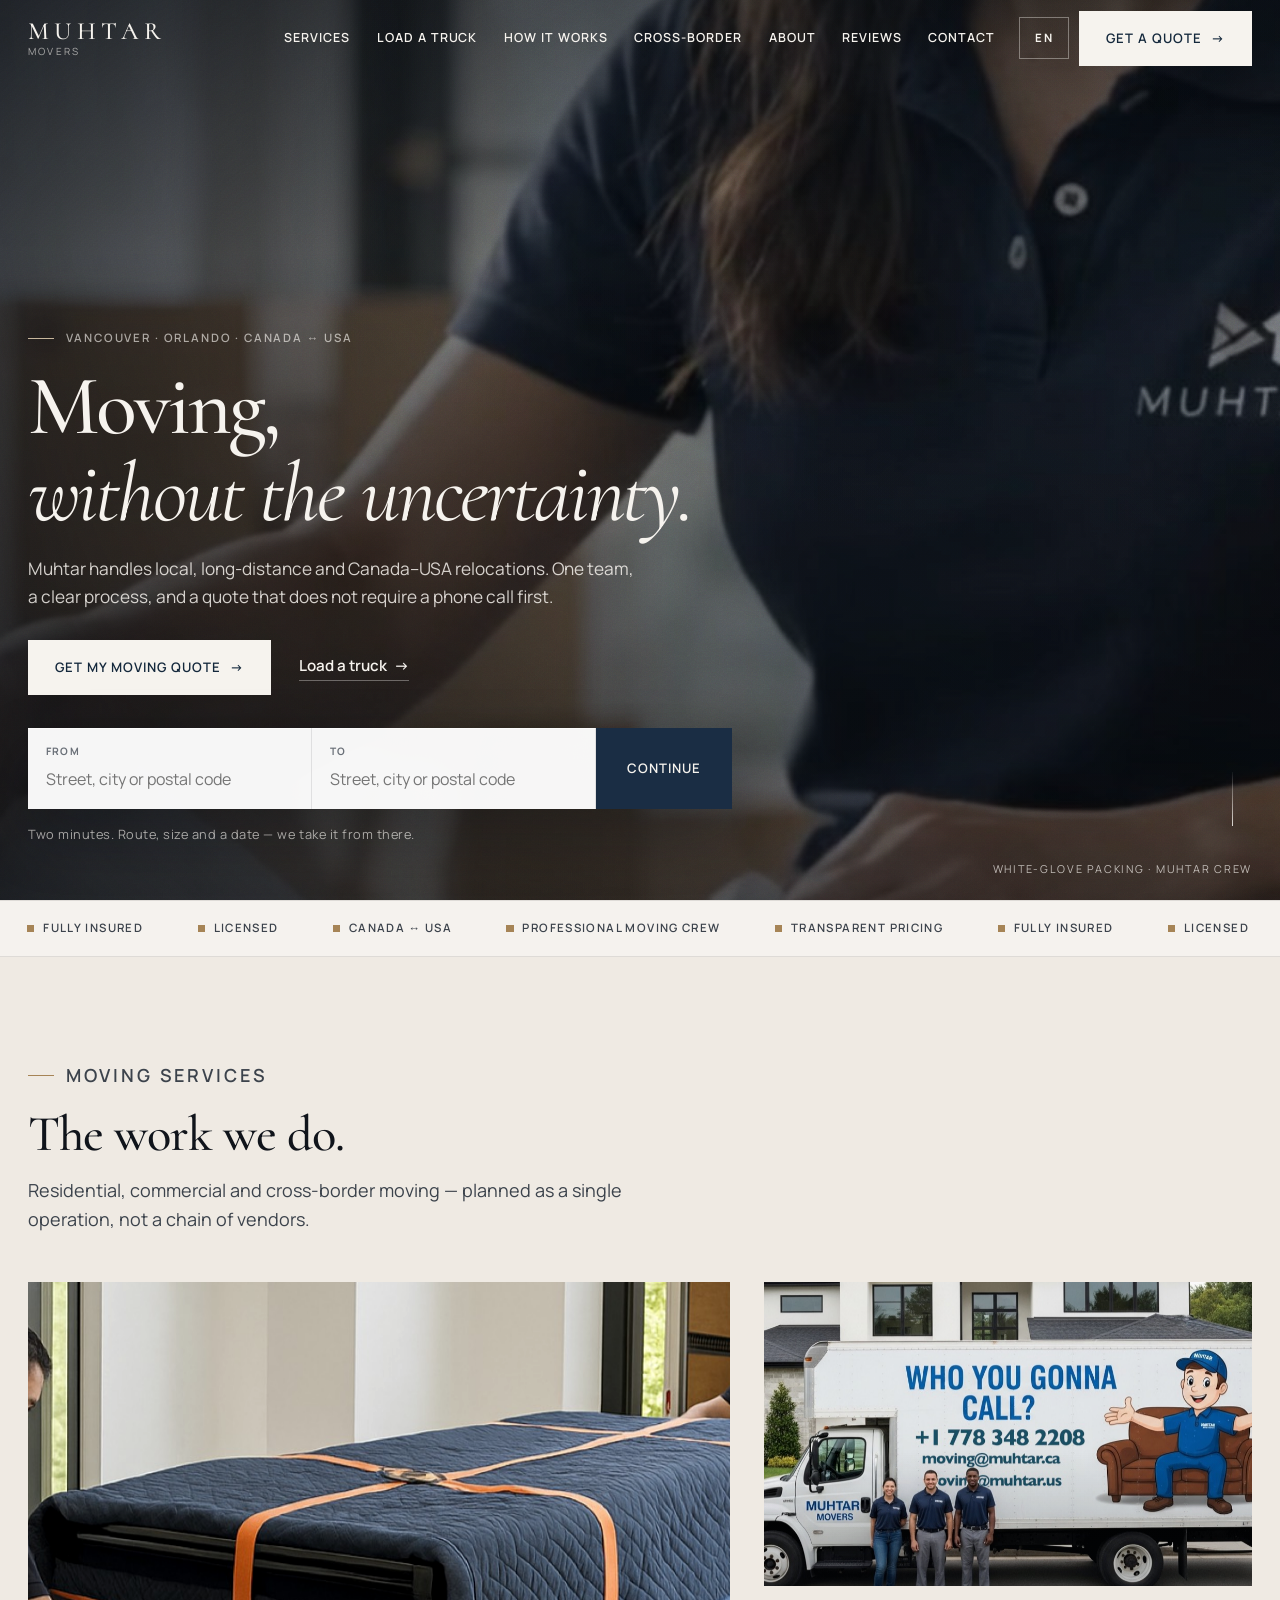
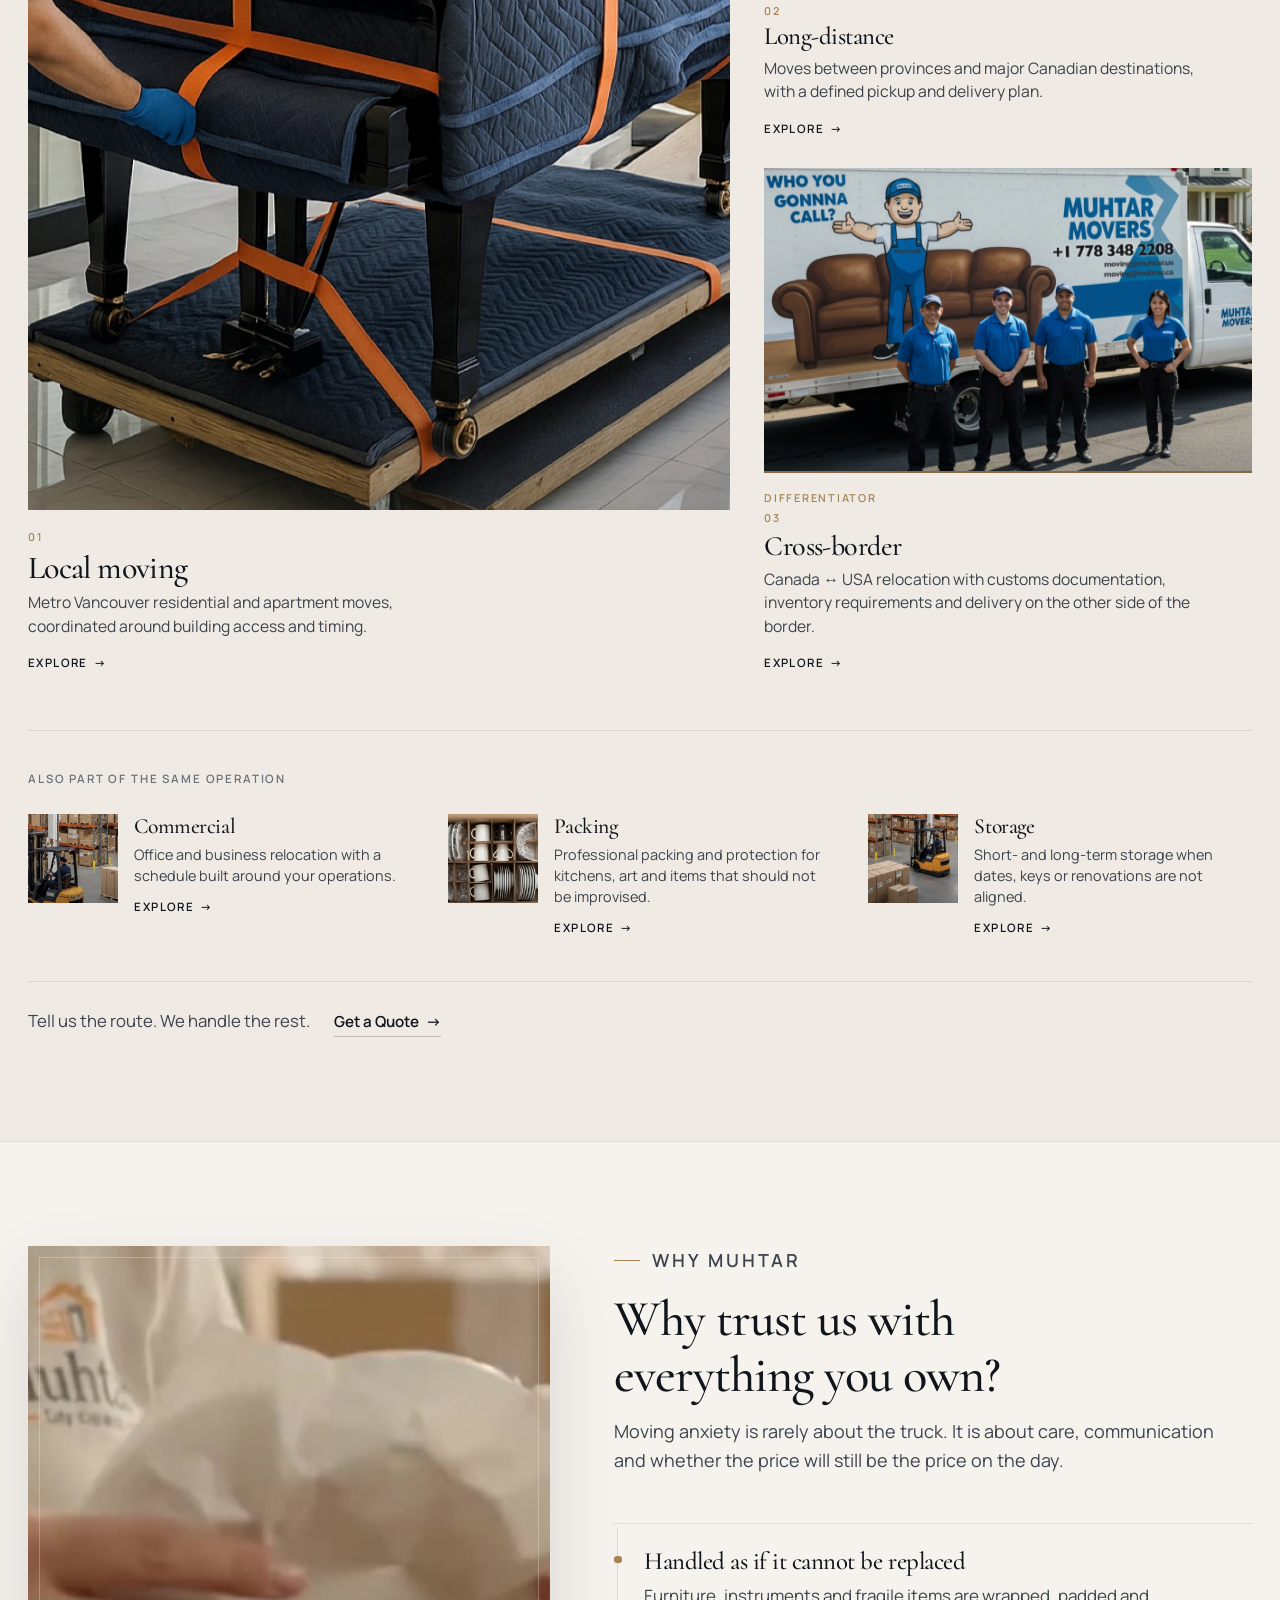
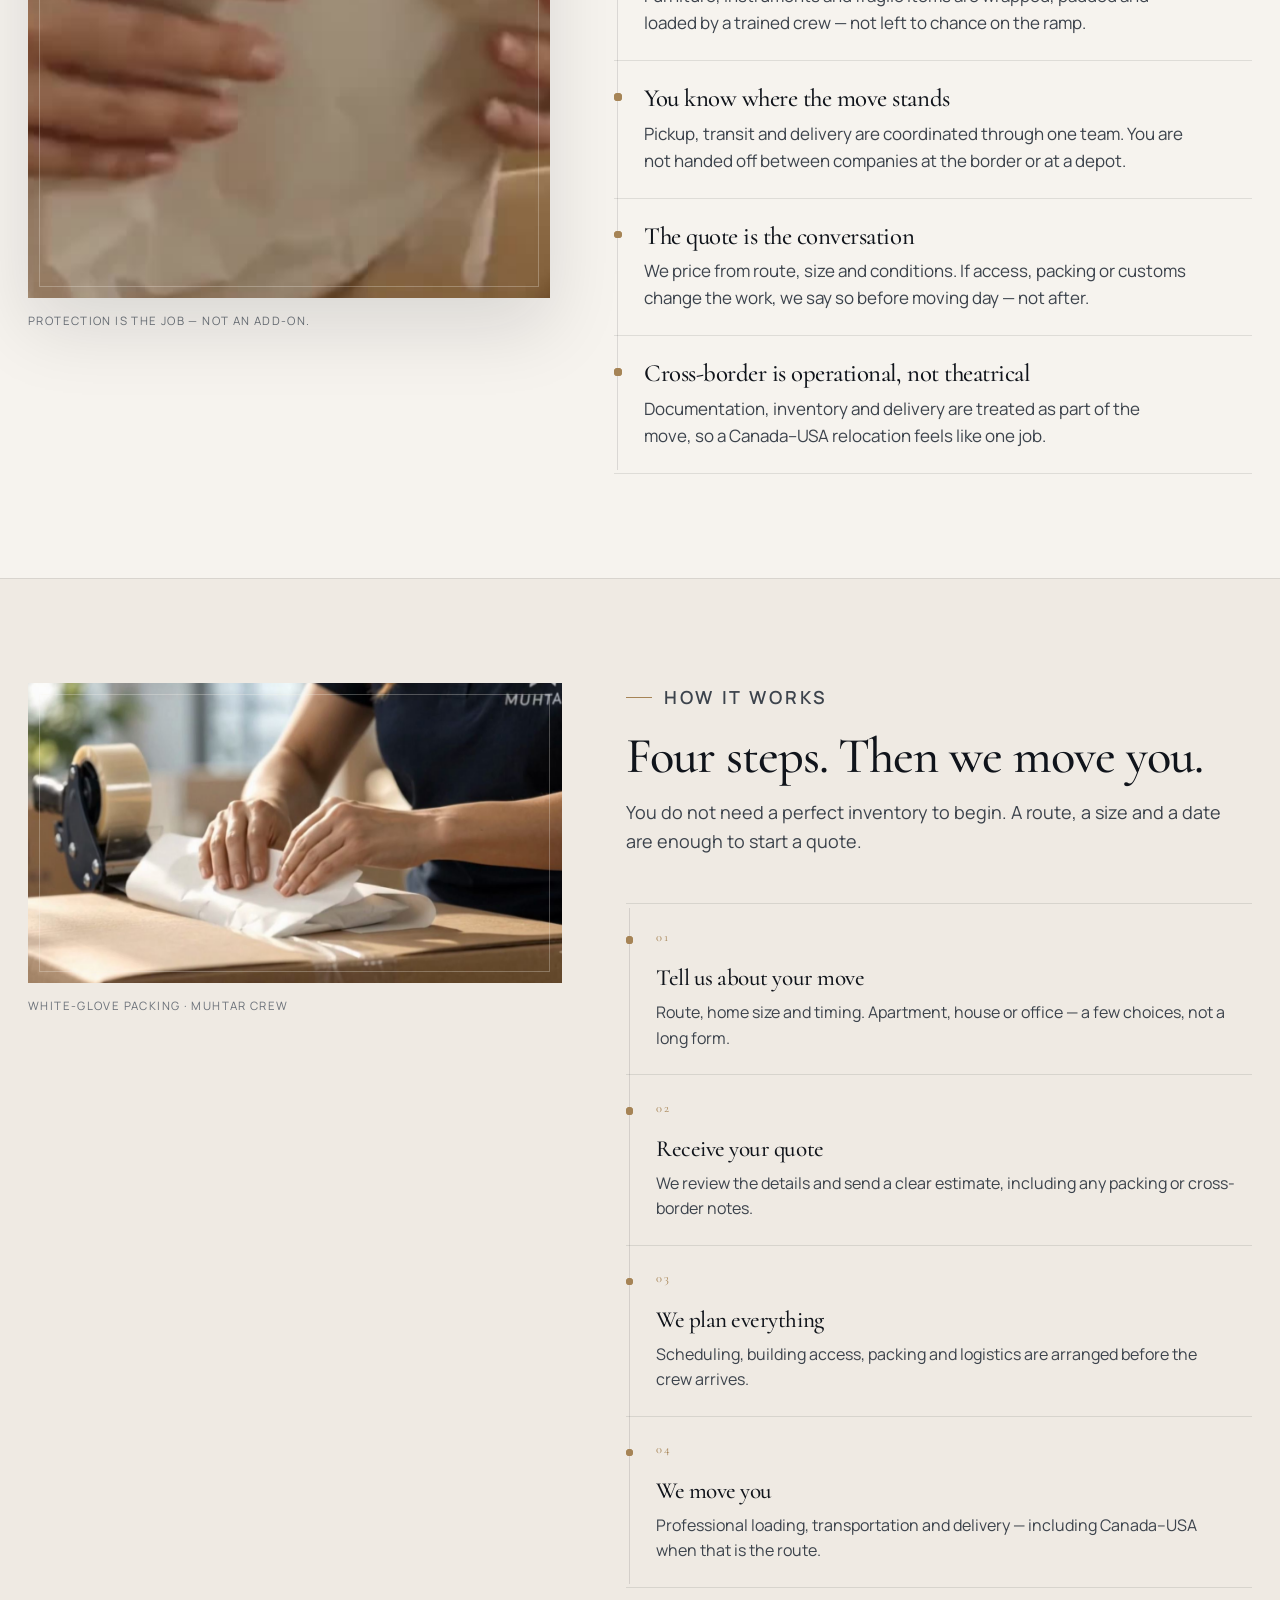
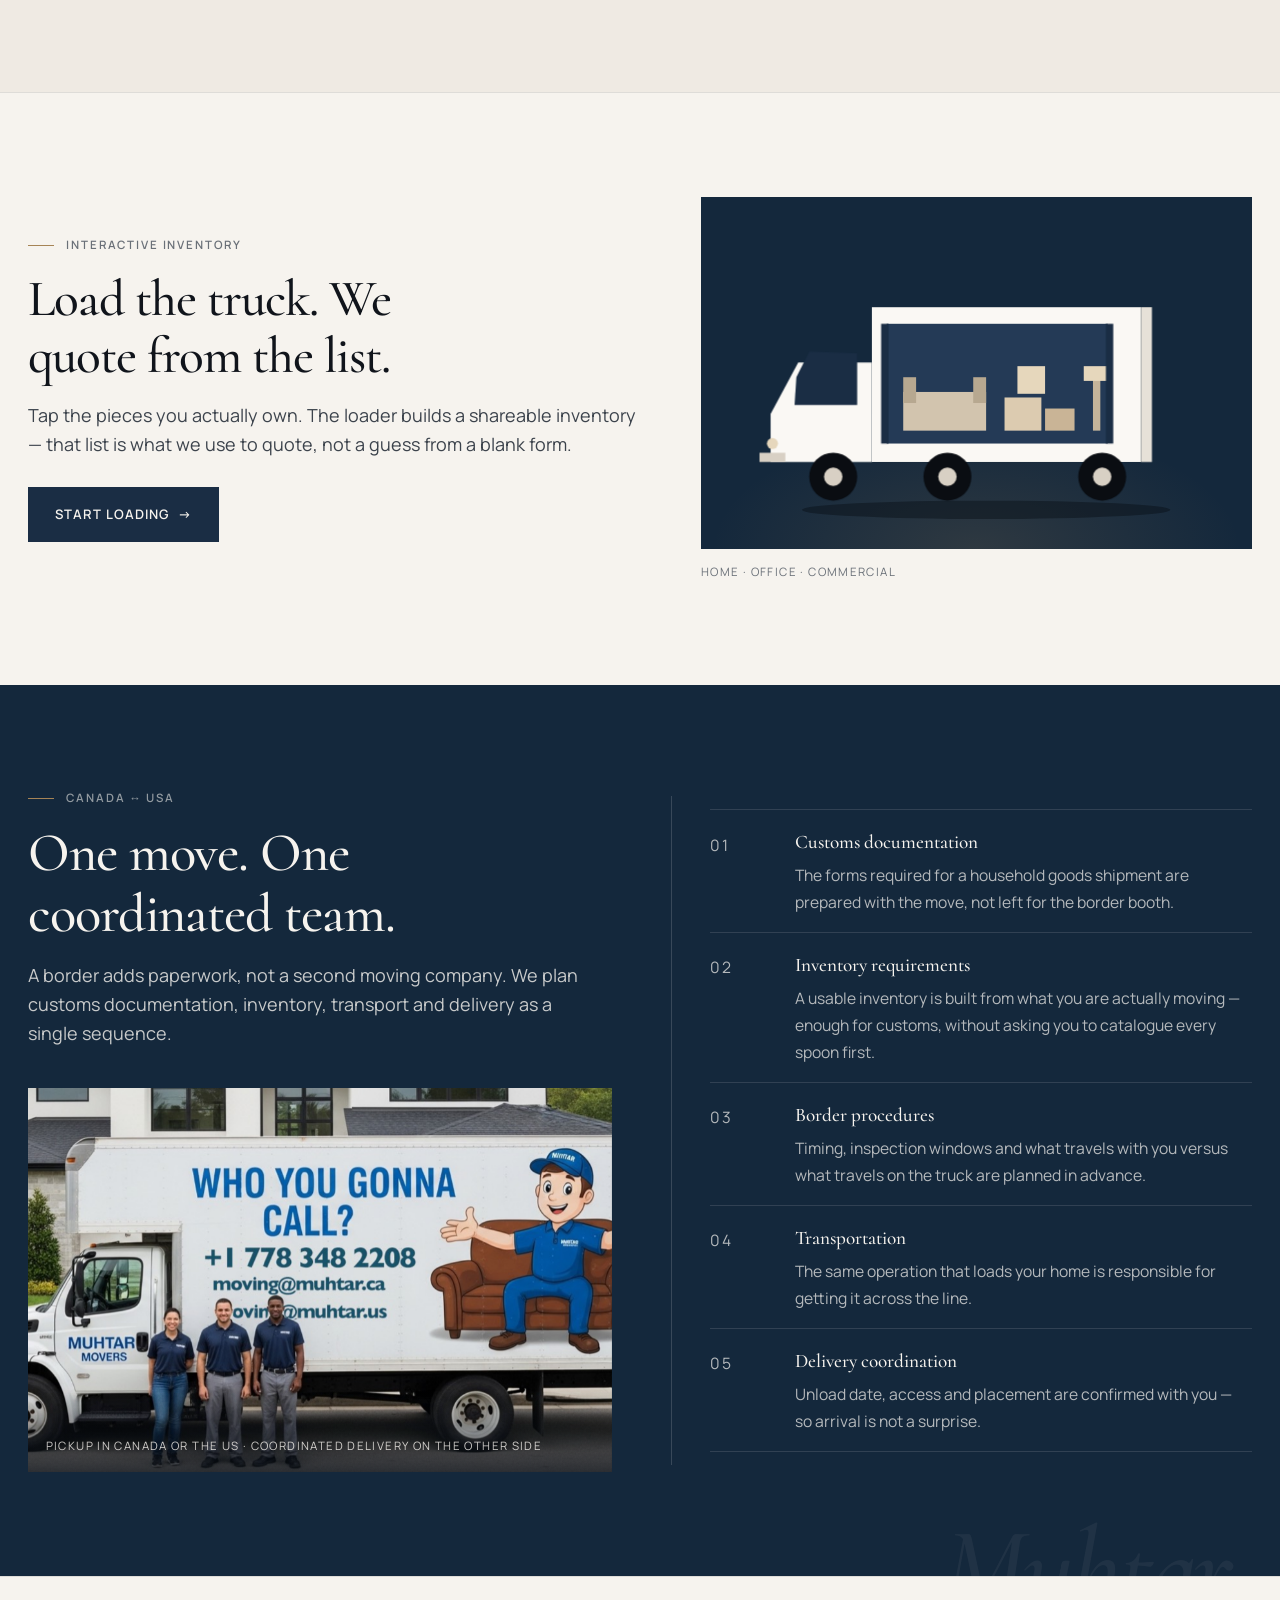
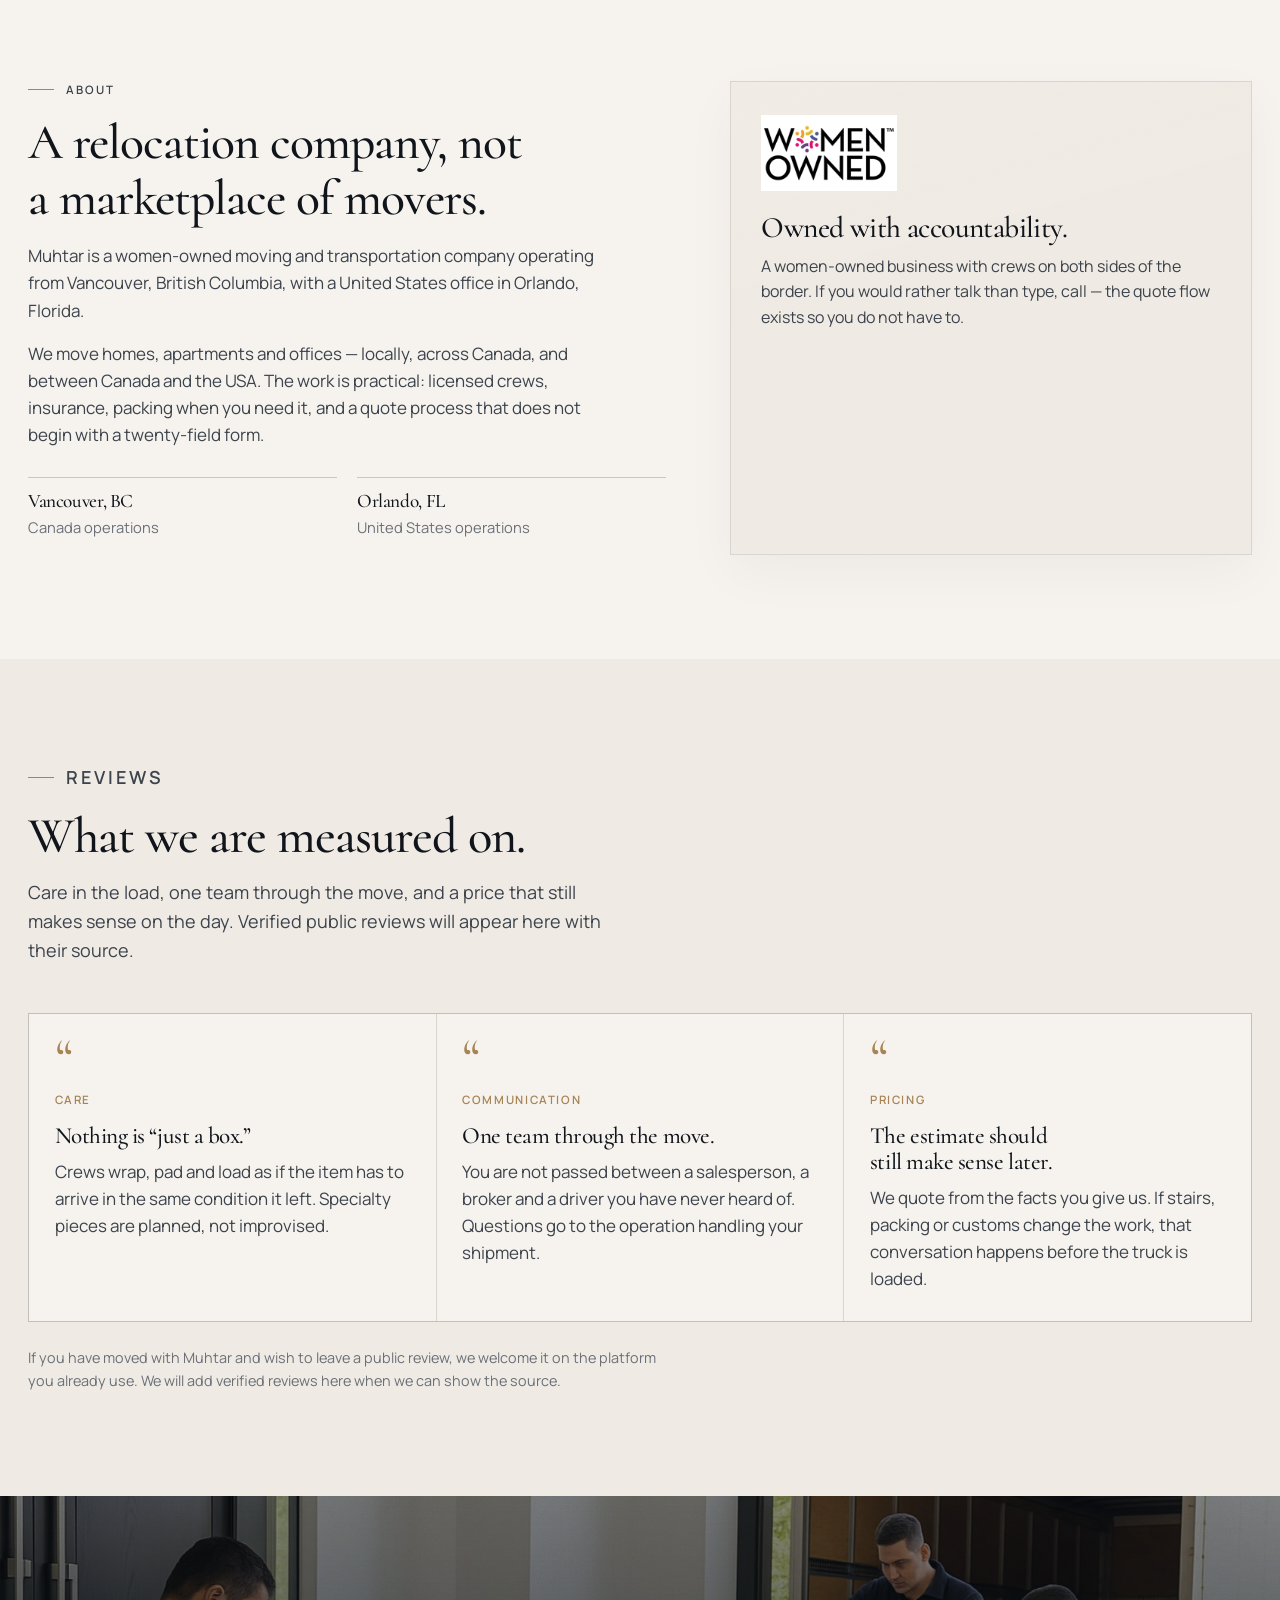
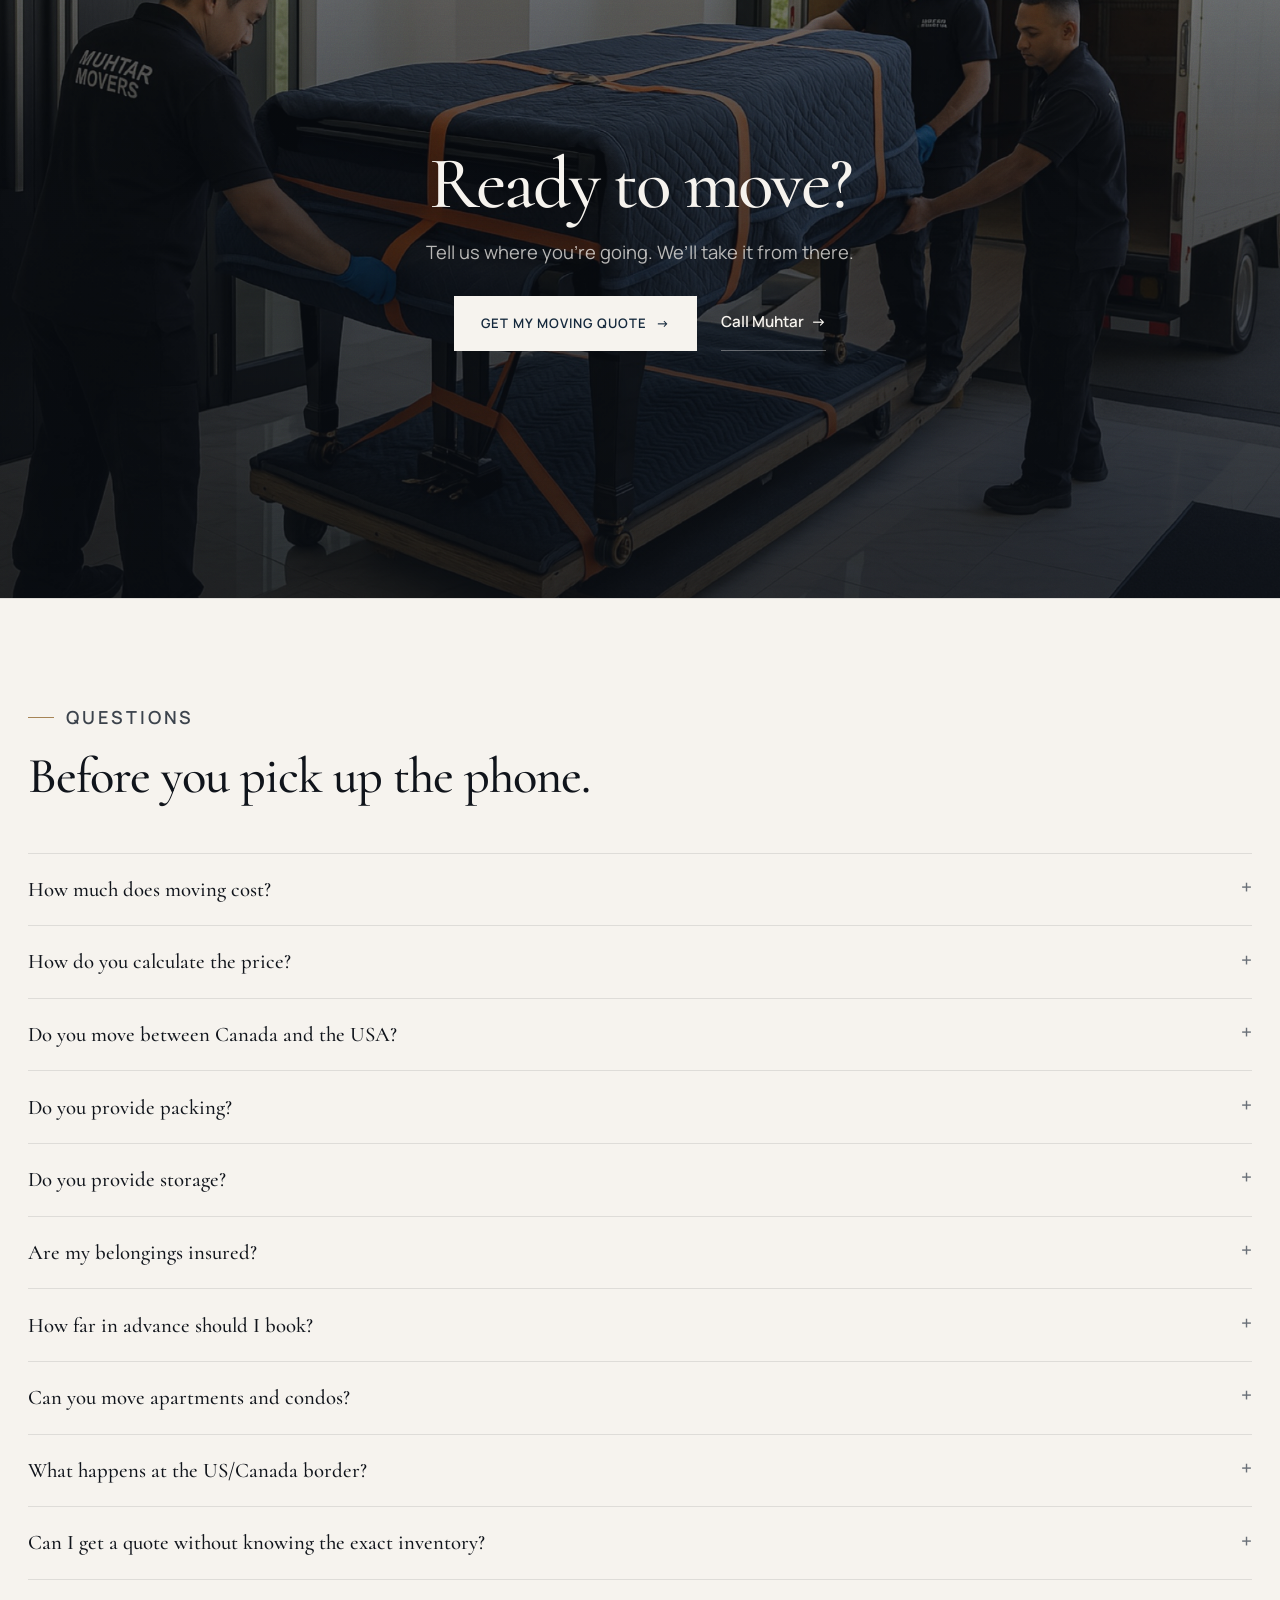
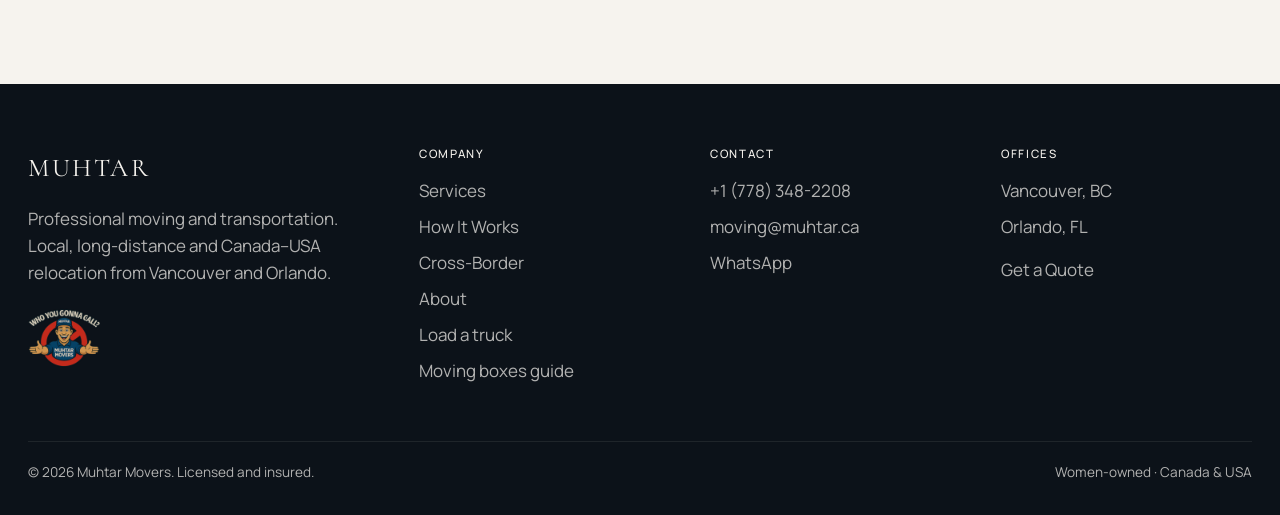
==== commit 8210b510: "Give the homepage a cinematic scroll and a phone layout that matches it. Parallax, staggered reveals" ====
--- a/index.html
+++ b/index.html
@@ -2,7 +2,7 @@
 <html lang="en">
 <head>
     <meta charset="UTF-8">
-    <meta name="viewport" content="width=device-width, initial-scale=1.0">
+    <meta name="viewport" content="width=device-width, initial-scale=1.0, viewport-fit=cover">
     <meta http-equiv="Content-Security-Policy" content="upgrade-insecure-requests">
     <title data-translate-title="page_title">Muhtar Movers | Local, Long-Distance &amp; Canada–USA Moving</title>
     <meta name="description" content="Professional moving from Vancouver and Orlando. Local, long-distance and Canada–USA relocations with licensed, insured crews. Request a quote in a few steps.">
@@ -24,6 +24,8 @@
     <link href="https://fonts.googleapis.com/css2?family=Cormorant:ital,opsz,wght@0,9..14,400;0,9..14,500;0,9..14,600;1,9..14,400;1,9..14,500&family=Manrope:wght@400;500;600;700&display=swap" rel="stylesheet">
     <link rel="preload" as="image" href="visuals/opt/video/hero-poster.jpg" fetchpriority="high">
     <link rel="stylesheet" href="css/site.css">
+    <link rel="stylesheet" href="css/experience.css">
+    <script>document.documentElement.classList.add("js");</script>
 
     <script src="config.js"></script>
     <script src="config-loader.js"></script>
@@ -90,6 +92,7 @@
 </head>
 <body class="page-home">
     <a class="skip" href="#main" data-translate="skip_content">Skip to content</a>
+    <div class="scroll-progress" aria-hidden="true"><span></span></div>
 
     <header class="site-header" id="header">
         <div class="container header-inner">
@@ -137,17 +140,21 @@
             <a href="#reviews" data-translate="nav_reviews">Reviews</a>
             <a href="#contact" data-translate="nav_contact">Contact</a>
             <a href="tel:+17783482208" data-translate="cta_call_phone">Call (778) 348-2208</a>
+            <button class="btn btn-on-dark mobile-nav-cta" type="button" data-open-quote data-source="mobile_nav" data-translate="cta_quote">Get a Quote</button>
         </nav>
     </header>
 
     <main id="main">
         <section class="hero" id="hero" aria-label="Introduction">
-            <div class="hero-film" aria-hidden="true">
-                <video class="js-film" autoplay muted loop playsinline preload="metadata" poster="visuals/opt/video/hero-poster.jpg" disablepictureinpicture>
-                    <source src="visuals/opt/video/hero.mp4" type="video/mp4">
-                </video>
-            </div>
-            <div class="hero-veil"></div>
+            <div class="hero-stage" aria-hidden="true">
+                <div class="hero-film" data-parallax-hero>
+                    <video class="js-film" autoplay muted loop playsinline preload="metadata" poster="visuals/opt/video/hero-poster.jpg" disablepictureinpicture>
+                        <source src="visuals/opt/video/hero.mp4" type="video/mp4">
+                    </video>
+                </div>
+                <div class="hero-veil"></div>
+                <div class="hero-grain"></div>
+            </div>
             <div class="hero-copy">
                 <p class="eyebrow" data-translate="hero_eyebrow">Vancouver · Orlando · Canada ↔ USA</p>
                 <h1 data-translate-html="hero_title">Moving,<br><em>without the uncertainty.</em></h1>
@@ -172,15 +179,27 @@
                 <p class="route-hint" data-translate="hero_hint">Two minutes. Route, size and a date — we take it from there.</p>
             </div>
             <p class="hero-caption" data-translate="hero_caption">White-glove packing · Muhtar crew</p>
+            <button class="scroll-cue" type="button" data-scroll-target="#services" data-translate-aria="hero_see_how" aria-label="See How It Works"><span></span></button>
         </section>
 
         <section class="trust" aria-label="Trust signals">
-            <div class="container trust-row">
-                <div class="trust-item" data-translate="trust_insured">Fully insured</div>
-                <div class="trust-item" data-translate="trust_licensed">Licensed</div>
-                <div class="trust-item" data-translate="trust_border">Canada ↔ USA</div>
-                <div class="trust-item" data-translate="trust_crew">Professional moving crew</div>
-                <div class="trust-item" data-translate="trust_pricing">Transparent pricing</div>
+            <div class="trust-marquee">
+                <div class="trust-track">
+                    <div class="trust-group">
+                        <div class="trust-item" data-translate="trust_insured">Fully insured</div>
+                        <div class="trust-item" data-translate="trust_licensed">Licensed</div>
+                        <div class="trust-item" data-translate="trust_border">Canada ↔ USA</div>
+                        <div class="trust-item" data-translate="trust_crew">Professional moving crew</div>
+                        <div class="trust-item" data-translate="trust_pricing">Transparent pricing</div>
+                    </div>
+                    <div class="trust-group" aria-hidden="true">
+                        <div class="trust-item" data-translate="trust_insured">Fully insured</div>
+                        <div class="trust-item" data-translate="trust_licensed">Licensed</div>
+                        <div class="trust-item" data-translate="trust_border">Canada ↔ USA</div>
+                        <div class="trust-item" data-translate="trust_crew">Professional moving crew</div>
+                        <div class="trust-item" data-translate="trust_pricing">Transparent pricing</div>
+                    </div>
+                </div>
             </div>
         </section>
 
@@ -194,9 +213,11 @@
 
                 <div class="work">
                     <div class="work-primary">
-                        <a class="work-card work-local" href="#quote" data-open-quote data-source="service" data-service="local">
+                        <a class="work-card work-local reveal" href="#quote" data-open-quote data-source="service" data-service="local">
                             <div class="work-media">
-                                <img src="visuals/opt/hero.jpg" width="1800" height="1200" alt="Muhtar crew moving a padded piano from a home onto a truck" data-translate-alt="svc_local_alt" loading="lazy">
+                                <div class="media-shift">
+                                    <img src="visuals/opt/hero.jpg" width="1800" height="1200" alt="Muhtar crew moving a padded piano from a home onto a truck" data-translate-alt="svc_local_alt" loading="lazy">
+                                </div>
                             </div>
                             <div class="work-copy">
                                 <div class="work-copy-text">
@@ -207,9 +228,11 @@
                             </div>
                         </a>
 
-                        <a class="work-card work-long" href="#quote" data-open-quote data-source="service" data-service="long-distance">
+                        <a class="work-card work-long reveal" href="#quote" data-open-quote data-source="service" data-service="long-distance">
                             <div class="work-media">
-                                <img src="visuals/opt/truck.jpg" width="1400" height="763" alt="Muhtar moving truck and crew in front of a residence" data-translate-alt="svc_long_alt" loading="lazy">
+                                <div class="media-shift">
+                                    <img src="visuals/opt/truck.jpg" width="1400" height="763" alt="Muhtar moving truck and crew in front of a residence" data-translate-alt="svc_long_alt" loading="lazy">
+                                </div>
                             </div>
                             <div class="work-copy">
                                 <div class="work-copy-text">
@@ -220,9 +243,11 @@
                             </div>
                         </a>
 
-                        <a class="work-card work-cross" href="#cross-border" data-service="cross-border">
+                        <a class="work-card work-cross reveal" href="#cross-border" data-service="cross-border">
                             <div class="work-media">
-                                <img src="visuals/opt/crew.jpg" width="1600" height="872" alt="Muhtar moving crew standing with a company truck" data-translate-alt="svc_cross_alt" loading="lazy">
+                                <div class="media-shift">
+                                    <img src="visuals/opt/crew.jpg" width="1600" height="872" alt="Muhtar moving crew standing with a company truck" data-translate-alt="svc_cross_alt" loading="lazy">
+                                </div>
                             </div>
                             <div class="work-copy">
                                 <div class="work-copy-text">
@@ -238,9 +263,11 @@
                     <div class="work-secondary">
                         <p class="work-also" data-translate="svc_also">Also part of the same operation</p>
                         <div class="work-minis">
-                            <a class="work-mini" href="#quote" data-open-quote data-source="service" data-service="commercial">
+                            <a class="work-mini reveal" href="#quote" data-open-quote data-source="service" data-service="commercial">
                                 <div class="work-media">
-                                    <img src="visuals/opt/work-commercial.jpg" width="800" height="365" alt="Forklift moving cartons on a warehouse floor" data-translate-alt="svc_comm_alt" loading="lazy">
+                                    <div class="media-shift">
+                                        <img src="visuals/opt/work-commercial.jpg" width="800" height="365" alt="Forklift moving cartons on a warehouse floor" data-translate-alt="svc_comm_alt" loading="lazy">
+                                    </div>
                                 </div>
                                 <div class="work-copy">
                                     <h3 data-translate="svc_comm_title">Commercial</h3>
@@ -248,9 +275,11 @@
                                     <span class="work-go" data-translate="svc_explore">Explore</span>
                                 </div>
                             </a>
-                            <a class="work-mini" href="#quote" data-open-quote data-source="service" data-service="packing">
+                            <a class="work-mini reveal" href="#quote" data-open-quote data-source="service" data-service="packing">
                                 <div class="work-media">
-                                    <img src="visuals/opt/packing.jpg" width="1400" height="763" alt="Dishes packed in divided cartons" data-translate-alt="svc_pack_alt" loading="lazy">
+                                    <div class="media-shift">
+                                        <img src="visuals/opt/packing.jpg" width="1400" height="763" alt="Dishes packed in divided cartons" data-translate-alt="svc_pack_alt" loading="lazy">
+                                    </div>
                                 </div>
                                 <div class="work-copy">
                                     <h3 data-translate="svc_pack_title">Packing</h3>
@@ -258,9 +287,11 @@
                                     <span class="work-go" data-translate="svc_explore">Explore</span>
                                 </div>
                             </a>
-                            <a class="work-mini" href="#quote" data-open-quote data-source="service" data-service="storage">
+                            <a class="work-mini reveal" href="#quote" data-open-quote data-source="service" data-service="storage">
                                 <div class="work-media">
-                                    <img src="visuals/opt/work-storage.jpg" width="860" height="588" alt="Palletized cartons ready for warehouse storage" data-translate-alt="svc_store_alt" loading="lazy">
+                                    <div class="media-shift">
+                                        <img src="visuals/opt/work-storage.jpg" width="860" height="588" alt="Palletized cartons ready for warehouse storage" data-translate-alt="svc_store_alt" loading="lazy">
+                                    </div>
                                 </div>
                                 <div class="work-copy">
                                     <h3 data-translate="svc_store_title">Storage</h3>
@@ -283,8 +314,10 @@
             <div class="container why-layout">
                 <figure class="why-photo film reveal">
                     <div class="film-frame">
-                        <video class="js-film" muted loop playsinline preload="none" poster="visuals/opt/video/care-poster.jpg" data-src="visuals/opt/video/care.mp4" disablepictureinpicture aria-hidden="true"></video>
-                        <img class="film-fallback" src="visuals/opt/video/care-poster.jpg" width="1280" height="720" alt="A Muhtar crew member wrapping a dish in tissue paper" data-translate-alt="why_photo_alt" loading="lazy">
+                        <div class="media-shift">
+                            <video class="js-film" muted loop playsinline preload="none" poster="visuals/opt/video/care-poster.jpg" data-src="visuals/opt/video/care.mp4" disablepictureinpicture aria-hidden="true"></video>
+                            <img class="film-fallback" src="visuals/opt/video/care-poster.jpg" width="1280" height="720" alt="A Muhtar crew member wrapping a dish in tissue paper" data-translate-alt="why_photo_alt" loading="lazy">
+                        </div>
                     </div>
                     <figcaption data-translate="why_caption">Protection is the job — not an add-on.</figcaption>
                 </figure>
@@ -295,6 +328,7 @@
                         <p data-translate="why_lede">Moving anxiety is rarely about the truck. It is about care, communication and whether the price will still be the price on the day.</p>
                     </div>
                     <div class="why-list">
+                        <div class="rail" data-rail aria-hidden="true"><span></span></div>
                         <article class="why-item reveal">
                             <h3 data-translate="why_1_title">Handled as if it cannot be replaced</h3>
                             <p data-translate="why_1_text">Furniture, instruments and fragile items are wrapped, padded and loaded by a trained crew — not left to chance on the ramp.</p>
@@ -320,8 +354,10 @@
             <div class="container process-split">
                 <figure class="process-film film reveal">
                     <div class="film-frame">
-                        <video class="js-film" muted loop playsinline preload="none" poster="visuals/opt/video/pack-poster.jpg" data-src="visuals/opt/video/pack.mp4" disablepictureinpicture aria-hidden="true"></video>
-                        <img class="film-fallback" src="visuals/opt/video/pack-poster.jpg" width="1600" height="900" alt="A Muhtar crew member sealing a wrapped item into a carton" data-translate-alt="film_pack_alt" loading="lazy">
+                        <div class="media-shift">
+                            <video class="js-film" muted loop playsinline preload="none" poster="visuals/opt/video/pack-poster.jpg" data-src="visuals/opt/video/pack.mp4" disablepictureinpicture aria-hidden="true"></video>
+                            <img class="film-fallback" src="visuals/opt/video/pack-poster.jpg" width="1600" height="900" alt="A Muhtar crew member sealing a wrapped item into a carton" data-translate-alt="film_pack_alt" loading="lazy">
+                        </div>
                     </div>
                     <figcaption data-translate="hero_caption">White-glove packing · Muhtar crew</figcaption>
                 </figure>
@@ -332,6 +368,7 @@
                     <p data-translate="process_lede">You do not need a perfect inventory to begin. A route, a size and a date are enough to start a quote.</p>
                 </div>
                 <div class="steps">
+                    <div class="rail" data-rail aria-hidden="true"><span></span></div>
                     <article class="step reveal">
                         <div class="step-num">01</div>
                         <h3 data-translate="step1_title">Tell us about your move</h3>
@@ -400,17 +437,22 @@
         </section>
 
         <section class="section cross" id="cross-border">
+            <div class="cross-watermark" data-float aria-hidden="true">Muhtar</div>
             <div class="container cross-grid">
                 <div class="reveal">
                     <p class="eyebrow" data-translate="cross_eyebrow">Canada ↔ USA</p>
                     <h2 data-translate="cross_title">One move. One coordinated team.</h2>
                     <p class="lede" data-translate="cross_lede">A border adds paperwork, not a second moving company. We plan customs documentation, inventory, transport and delivery as a single sequence.</p>
                     <figure class="cross-visual">
-                        <img src="visuals/opt/truck.jpg" width="1408" height="768" alt="Muhtar moving truck and crew in front of a residence" data-translate-alt="svc_long_alt" loading="lazy">
+                        <div class="media-shift">
+                            <img src="visuals/opt/truck.jpg" width="1408" height="768" alt="Muhtar moving truck and crew in front of a residence" data-translate-alt="svc_long_alt" loading="lazy">
+                        </div>
                         <figcaption class="corridor-caption" data-translate="cross_caption">Pickup in Canada or the US · Coordinated delivery on the other side</figcaption>
                     </figure>
                 </div>
-                <ol class="cross-points reveal">
+                <div class="cross-list reveal">
+                    <div class="rail" data-rail aria-hidden="true"><span></span></div>
+                <ol class="cross-points">
                     <li>
                         <span class="cross-index">01</span>
                         <div>
@@ -447,6 +489,7 @@
                         </div>
                     </li>
                 </ol>
+                </div>
             </div>
         </section>
 
@@ -506,9 +549,12 @@
 
         <section class="cta-band" id="quote-cta">
             <div class="cta-film" aria-hidden="true">
-                <img src="visuals/opt/hero.jpg" width="1408" height="768" alt="" loading="lazy">
+                <div class="media-shift">
+                    <img src="visuals/opt/hero.jpg" width="1408" height="768" alt="" loading="lazy">
+                </div>
             </div>
             <div class="cta-veil"></div>
+            <div class="hero-grain cta-grain" aria-hidden="true"></div>
             <div class="container">
                 <h2 data-translate="cta_ready_title">Ready to move?</h2>
                 <p data-translate="cta_ready_text">Tell us where you’re going. We’ll take it from there.</p>
@@ -670,8 +716,8 @@
                             <label for="quote-date" data-translate="quote_date_label">When are you moving?</label>
                             <input id="quote-date" type="date">
                         </div>
-                        <label class="field" style="display:flex;align-items:center;gap:.6rem;text-transform:none;letter-spacing:0;font-size:1rem;color:inherit;">
-                            <input id="quote-flexible" type="checkbox" style="width:auto;">
+                        <label class="field check-field">
+                            <input id="quote-flexible" type="checkbox">
                             <span data-translate="quote_flexible">Date is flexible</span>
                         </label>
                     </div>
--- a/css/experience.css
+++ b/css/experience.css
@@ -0,0 +1,1238 @@
+/* Muhtar — cinematic motion, parallax, and mobile experience */
+
+:root {
+  --paper: #efeae3;
+  --paper-2: #e4ddd3;
+  --cream: #f6f3ee;
+  --ink: #10141b;
+  --ink-soft: #3c434c;
+  --copper: #a68456;
+  --brand: #14283c;
+  --ease-out: cubic-bezier(0.16, 1, 0.3, 1);
+  --header-h: 4.75rem;
+}
+
+::selection {
+  background: #14283c;
+  color: #f6f3ee;
+}
+
+html { scroll-padding-top: 5.25rem; }
+
+body {
+  text-rendering: optimizeLegibility;
+}
+
+a, button { -webkit-tap-highlight-color: transparent; }
+
+h1, h2, .work-copy h3, .review h3, .about-copy h2, .cross h2 {
+  text-wrap: balance;
+}
+
+.lede, .section-head p, .why-item p, .step p {
+  text-wrap: pretty;
+}
+
+/* Scroll progress */
+
+.scroll-progress {
+  position: fixed;
+  top: 0;
+  left: 0;
+  right: 0;
+  height: 2px;
+  z-index: 220;
+  pointer-events: none;
+}
+
+.scroll-progress span {
+  display: block;
+  height: 100%;
+  width: 100%;
+  transform: scaleX(0);
+  transform-origin: left center;
+  background: linear-gradient(90deg, #8c6b3e, #e6d3b4);
+}
+
+/* Eyebrow mark */
+
+.eyebrow {
+  display: flex;
+  align-items: center;
+  gap: 0.75rem;
+}
+
+.eyebrow::before {
+  content: "";
+  width: 1.65rem;
+  height: 1px;
+  background: var(--copper);
+  transform-origin: left center;
+  flex: 0 0 auto;
+}
+
+.hero .eyebrow::before {
+  background: rgba(230, 211, 180, 0.85);
+  animation: line-in 0.9s 0.15s var(--ease) both;
+}
+
+/* Header */
+
+.page-home .site-header {
+  padding-top: env(safe-area-inset-top);
+  transition: background 0.4s var(--ease), border-color 0.4s var(--ease), color 0.4s var(--ease), backdrop-filter 0.4s var(--ease);
+}
+
+.page-home .site-header.is-solid {
+  background: rgba(246, 243, 238, 0.84);
+  backdrop-filter: blur(22px) saturate(1.2);
+  -webkit-backdrop-filter: blur(22px) saturate(1.2);
+}
+
+.nav a {
+  position: relative;
+  padding: 0.2rem 0;
+}
+
+.nav a::after {
+  content: "";
+  position: absolute;
+  left: 0;
+  bottom: -0.28rem;
+  width: 100%;
+  height: 1px;
+  background: currentColor;
+  transform: scaleX(0);
+  transform-origin: left center;
+  transition: transform 0.4s var(--ease-out);
+}
+
+.nav a:hover::after,
+.nav a.is-active::after { transform: scaleX(1); }
+
+.nav a.is-active { color: inherit; }
+
+.btn {
+  min-height: 3rem;
+  transition: background 0.3s var(--ease), color 0.3s var(--ease), border-color 0.3s var(--ease), transform 0.3s var(--ease), box-shadow 0.3s var(--ease);
+}
+
+.btn:active { transform: translateY(1px); }
+
+.hero-actions .btn-on-dark::after,
+.header-cta::after,
+.play-copy .btn-primary::after,
+.cta-band .btn-on-dark::after,
+.mobile-nav-cta::after {
+  content: "→";
+  display: inline-block;
+  transition: transform 0.35s var(--ease-out);
+}
+
+.hero-actions .btn-on-dark:hover::after,
+.header-cta:hover::after,
+.play-copy .btn-primary:hover::after,
+.cta-band .btn-on-dark:hover::after,
+.mobile-nav-cta:hover::after {
+  transform: translateX(4px);
+}
+
+.hero-actions .text-link::after,
+.work-foot .text-link::after,
+.cta-actions .text-link::after {
+  content: "→";
+  transition: transform 0.35s var(--ease-out);
+}
+
+.hero-actions .text-link:hover::after,
+.work-foot .text-link:hover::after,
+.cta-actions .text-link:hover::after {
+  transform: translateX(4px);
+}
+
+.nav-toggle span,
+.nav-toggle span::before,
+.nav-toggle span::after {
+  transition: transform 0.35s var(--ease), top 0.35s var(--ease), background 0.3s var(--ease);
+}
+
+.page-home .site-header .nav-toggle[aria-expanded="true"] span { background: transparent; }
+
+.page-home .site-header .nav-toggle[aria-expanded="true"] span::before,
+.page-home .site-header .nav-toggle[aria-expanded="true"] span::after {
+  top: 0;
+}
+
+.page-home .site-header .nav-toggle[aria-expanded="true"] span::before {
+  transform: translateX(-50%) rotate(45deg);
+}
+
+.page-home .site-header .nav-toggle[aria-expanded="true"] span::after {
+  transform: translateX(-50%) rotate(-45deg);
+}
+
+.page-home .site-header.is-menu,
+.page-home .site-header.is-menu.is-solid {
+  background: #0c1219;
+  color: var(--cream);
+  border-bottom-color: transparent;
+  backdrop-filter: none;
+  -webkit-backdrop-filter: none;
+}
+
+.page-home .site-header.is-menu .brand-name,
+.page-home .site-header.is-menu.is-solid .brand-name {
+  color: var(--cream);
+}
+
+.page-home .site-header.is-menu .brand-meta,
+.page-home .site-header.is-menu.is-solid .brand-meta {
+  color: rgba(250, 247, 242, 0.6);
+}
+
+.page-home .site-header.is-menu .lang-toggle,
+.page-home .site-header.is-menu.is-solid .lang-toggle,
+.page-home .site-header.is-menu .nav-toggle,
+.page-home .site-header.is-menu.is-solid .nav-toggle {
+  border-color: rgba(250, 247, 242, 0.38);
+  background: transparent;
+  color: var(--cream);
+}
+
+.page-home .site-header.is-menu .nav-toggle span::before,
+.page-home .site-header.is-menu .nav-toggle span::after,
+.page-home .site-header.is-menu.is-solid .nav-toggle span::before,
+.page-home .site-header.is-menu.is-solid .nav-toggle span::after {
+  background: var(--cream);
+}
+
+.page-home .site-header.is-menu .nav-toggle[aria-expanded="true"] span,
+.page-home .site-header.is-menu.is-solid .nav-toggle[aria-expanded="true"] span {
+  background: transparent;
+}
+
+/* Hero */
+
+.hero {
+  overflow: visible;
+  z-index: 2;
+  background: #0c1219;
+  min-height: 100svh;
+}
+
+.hero-stage {
+  position: absolute;
+  inset: 0;
+  overflow: hidden;
+  z-index: 0;
+  background: #0c1219;
+}
+
+.hero-stage .hero-film {
+  inset: auto 0 auto 0;
+  top: -22%;
+  height: 150%;
+  width: 100%;
+  will-change: transform;
+}
+
+.hero-veil {
+  background:
+    radial-gradient(120% 80% at 80% 20%, rgba(20, 40, 60, 0.15), transparent 50%),
+    linear-gradient(100deg, rgba(8, 12, 18, 0.82) 0%, rgba(8, 12, 18, 0.5) 42%, rgba(8, 12, 18, 0.18) 100%),
+    linear-gradient(180deg, rgba(8, 12, 18, 0.45) 0%, transparent 28%, rgba(8, 12, 18, 0.55) 100%);
+}
+
+.hero-grain,
+.cta-grain {
+  position: absolute;
+  inset: -20%;
+  pointer-events: none;
+  opacity: 0.28;
+  mix-blend-mode: overlay;
+  background-image: url("data:image/svg+xml;utf8,<svg xmlns='http://www.w3.org/2000/svg' width='160' height='160'><filter id='n'><feTurbulence type='fractalNoise' baseFrequency='0.85' numOctaves='2' stitchTiles='stitch'/></filter><rect width='100%25' height='100%25' filter='url(%23n)' opacity='0.55'/></svg>");
+  background-size: 180px 180px;
+}
+
+.cta-grain { z-index: 1; opacity: 0.22; }
+
+.hero-copy {
+  z-index: 2;
+  max-width: 46rem;
+  padding-top: calc(7.5rem + env(safe-area-inset-top));
+  padding-bottom: 3.5rem;
+}
+
+.hero-copy .eyebrow { animation: hero-in 0.9s var(--ease) both; }
+.hero-copy h1 { animation: hero-in 1s 0.08s var(--ease) both; }
+.hero-copy .lede { animation: hero-in 1s 0.16s var(--ease) both; }
+.hero-actions { animation: hero-in 1s 0.24s var(--ease) both; }
+.route-card { animation: hero-in 1.05s 0.34s var(--ease) both; }
+.route-hint { animation: hero-in 1s 0.44s var(--ease) both; }
+
+.hero-copy h1 {
+  font-size: clamp(3.4rem, 6.6vw, 6.1rem);
+  letter-spacing: -0.035em;
+}
+
+.route-card {
+  box-shadow:
+    0 1px 0 rgba(255, 255, 255, 0.6) inset,
+    0 24px 60px rgba(6, 10, 16, 0.32);
+  max-width: 44rem;
+}
+
+.route-field { transition: background 0.25s var(--ease); }
+
+.route-field:focus-within { background: #fff; }
+
+.route-field input { font-size: 1rem; }
+
+.hero-caption,
+.scroll-cue { z-index: 2; }
+
+.scroll-cue {
+  position: absolute;
+  right: max(var(--gutter), calc((100% - var(--container)) / 2));
+  bottom: 4.6rem;
+  width: 2.5rem;
+  height: 3.4rem;
+  padding: 0;
+  border: 0;
+  background: transparent;
+  color: rgba(246, 243, 238, 0.8);
+}
+
+.scroll-cue span {
+  display: block;
+  width: 1px;
+  height: 100%;
+  margin: 0 auto;
+  background: linear-gradient(rgba(246, 243, 238, 0.05), rgba(246, 243, 238, 0.85));
+  transform-origin: top center;
+  animation: cue 1.8s var(--ease) infinite;
+}
+
+/* Trust marquee */
+
+.trust {
+  position: relative;
+  z-index: 1;
+  border: 0;
+  background: transparent;
+  overflow: hidden;
+}
+
+.trust-marquee {
+  background: rgba(246, 243, 238, 0.94);
+  border-block: 1px solid var(--line);
+  overflow: hidden;
+}
+
+.trust-track {
+  display: flex;
+  width: max-content;
+  animation: marquee 48s linear infinite;
+}
+
+.trust-marquee:hover .trust-track { animation-play-state: paused; }
+
+.trust-group { display: flex; }
+
+.trust-item {
+  padding: 1.15rem 1.7rem;
+  white-space: nowrap;
+  letter-spacing: 0.12em;
+  font-size: 0.72rem;
+}
+
+.trust-item::before {
+  height: 0.45rem;
+  width: 0.45rem;
+  background: var(--copper);
+}
+
+/* Photography */
+
+.media-shift {
+  position: absolute;
+  left: 0;
+  right: 0;
+  top: -14%;
+  bottom: -14%;
+  height: auto;
+  will-change: transform;
+}
+
+.work-media::before {
+  content: "";
+  position: absolute;
+  inset: 0;
+  z-index: 1;
+  pointer-events: none;
+  background: linear-gradient(180deg, rgba(12, 18, 25, 0) 55%, rgba(12, 18, 25, 0.28) 100%);
+  opacity: 0.85;
+}
+
+.work-media img,
+.film-frame video,
+.film-frame .film-fallback,
+.cross-visual img,
+.cta-film img {
+  position: absolute;
+  inset: 0;
+  width: 100%;
+  height: 100%;
+  max-width: none;
+  object-fit: cover;
+}
+
+.work-card,
+.work-mini { position: relative; }
+
+.work-primary { counter-reset: work; }
+
+.work-card { counter-increment: work; }
+
+.work-card .work-copy h3::before {
+  content: counter(work, decimal-leading-zero);
+  display: block;
+  font-family: var(--font-body);
+  font-size: 0.68rem;
+  font-weight: 600;
+  letter-spacing: 0.16em;
+  color: var(--copper);
+  margin-bottom: 0.4rem;
+}
+
+@media (hover: hover) and (pointer: fine) {
+  .work-card:hover .work-media img,
+  .work-mini:hover .work-media img {
+    transform: scale(1.06);
+  }
+}
+
+.work-local .work-media { min-height: 28rem; }
+
+/* Rails */
+
+.why-list,
+.steps,
+.cross-list { position: relative; }
+
+.rail {
+  position: absolute;
+  left: 0.2rem;
+  top: 0.25rem;
+  bottom: 0.25rem;
+  width: 1px;
+  background: rgba(16, 20, 27, 0.12);
+  pointer-events: none;
+}
+
+.rail span {
+  display: block;
+  width: 100%;
+  height: 100%;
+  background: var(--copper);
+  transform: scaleY(var(--rail, 0));
+  transform-origin: top center;
+}
+
+.why-item,
+.step {
+  position: relative;
+  padding-left: 1.9rem;
+  transition: padding 0.4s var(--ease), background 0.4s var(--ease);
+}
+
+.why-item::before,
+.step::before {
+  content: "";
+  position: absolute;
+  left: 0.02rem;
+  top: 2rem;
+  width: 0.45rem;
+  height: 0.45rem;
+  border-radius: 50%;
+  background: var(--cream);
+  box-shadow: inset 0 0 0 1.5px var(--copper);
+  z-index: 1;
+  transition: background 0.35s var(--ease), transform 0.35s var(--ease);
+}
+
+.step::before { background: var(--paper); }
+
+.why-item.is-in::before,
+.step.is-in::before {
+  background: var(--copper);
+}
+
+@media (hover: hover) and (pointer: fine) {
+  .why-item:hover,
+  .step:hover { padding-left: 2.15rem; }
+}
+
+.why-photo .film-frame { box-shadow: 0 30px 70px rgba(16, 20, 27, 0.12); }
+
+.why-photo .film-frame::after,
+.process-film .film-frame::after {
+  content: "";
+  position: absolute;
+  inset: 0.7rem;
+  border: 1px solid rgba(246, 243, 238, 0.28);
+  pointer-events: none;
+  z-index: 2;
+}
+
+.step-num {
+  font-size: 0.78rem;
+  letter-spacing: 0.18em;
+}
+
+/* Play */
+
+.play { position: relative; overflow: hidden; }
+
+.play-bay-hold {
+  min-height: 22rem;
+  background:
+    radial-gradient(80% 60% at 50% 100%, rgba(166, 132, 86, 0.18), transparent 60%),
+    var(--brand);
+  display: flex;
+  align-items: flex-end;
+}
+
+.play-cargo {
+  transform-box: fill-box;
+  transform-origin: center;
+  animation: settle 0.8s var(--ease) both;
+}
+
+.play-cargo.sofa { animation-delay: 0.15s; }
+.play-cargo.sofa-arm { animation-delay: 0.22s; }
+.play-cargo.box { animation-delay: 0.38s; }
+.play-cargo.box-2 { animation-delay: 0.48s; }
+.play-cargo.box-3 { animation-delay: 0.56s; }
+.play-cargo.lamp,
+.play-cargo.lamp-shade { animation-delay: 0.68s; }
+
+/* Cross-border */
+
+.cross {
+  position: relative;
+  overflow: hidden;
+}
+
+.cross-watermark {
+  position: absolute;
+  top: auto;
+  bottom: 6%;
+  right: 4%;
+  left: auto;
+  margin: 0;
+  font-family: var(--font-display);
+  font-weight: 500;
+  font-style: italic;
+  font-size: clamp(4.5rem, 9vw, 8rem);
+  line-height: 0.8;
+  letter-spacing: -0.04em;
+  color: rgba(246, 243, 238, 0.055);
+  pointer-events: none;
+  user-select: none;
+  white-space: nowrap;
+  translate: 0 var(--float, 0px);
+}
+
+.cross-grid { position: relative; z-index: 1; }
+
+.cross-visual {
+  position: relative;
+  height: 24rem;
+  margin: 2rem 0 0;
+  overflow: hidden;
+}
+
+.cross-visual figcaption,
+.corridor-caption {
+  position: absolute;
+  left: 0;
+  right: 0;
+  bottom: 0;
+  z-index: 1;
+  margin: 0;
+  padding: 3rem 1.1rem 1rem;
+  background: linear-gradient(transparent, rgba(8, 14, 22, 0.78));
+  color: rgba(246, 243, 238, 0.82);
+}
+
+.cross .rail { background: rgba(246, 243, 238, 0.16); }
+.cross .rail span { background: #e4d2b4; }
+
+.cross-list { padding-left: 0.15rem; }
+
+/* About + reviews */
+
+.about-aside {
+  padding: 2.1rem 1.9rem 2rem;
+  background:
+    linear-gradient(165deg, rgba(246, 243, 238, 0.2), rgba(246, 243, 238, 0) 40%),
+    var(--paper);
+  box-shadow: 0 18px 50px rgba(16, 20, 27, 0.04);
+}
+
+.about-aside h3 { font-size: 1.85rem; }
+
+.office {
+  transition: border-color 0.3s var(--ease);
+}
+
+.review {
+  position: relative;
+  padding: 1.6rem 1.6rem 1.8rem;
+  transition: transform 0.45s var(--ease), background 0.45s var(--ease);
+}
+
+.review::before {
+  content: "“";
+  display: block;
+  font-family: var(--font-display);
+  font-size: 3.4rem;
+  line-height: 0.7;
+  color: var(--copper);
+  margin-bottom: 0.85rem;
+}
+
+@media (hover: hover) and (pointer: fine) {
+  .review:hover { transform: translateY(-4px); background: var(--white); }
+}
+
+/* CTA */
+
+.cta-band {
+  min-height: 78vh;
+  display: flex;
+  align-items: center;
+  padding: 7rem 0;
+}
+
+.cta-film { overflow: hidden; }
+
+.cta-veil {
+  background:
+    linear-gradient(180deg, rgba(8, 12, 18, 0.35), rgba(8, 12, 18, 0.62) 40%, rgba(8, 12, 18, 0.78)),
+    rgba(8, 12, 18, 0.25);
+}
+
+.cta-band h2 {
+  font-size: clamp(2.8rem, 6vw, 4.6rem);
+  letter-spacing: -0.03em;
+}
+
+.cta-band .container { z-index: 2; }
+
+/* FAQ */
+
+.faq-item .faq-panel {
+  display: block;
+  max-height: 0;
+  overflow: hidden;
+  opacity: 0;
+  padding-bottom: 0;
+  transition: max-height 0.5s var(--ease), opacity 0.35s ease, padding 0.45s var(--ease);
+}
+
+.faq-item.is-open .faq-panel {
+  display: block;
+  max-height: 24rem;
+  opacity: 1;
+  padding-bottom: 1.35rem;
+}
+
+.faq-item button {
+  min-height: 3.6rem;
+  transition: color 0.25s var(--ease);
+}
+
+.faq-item button::after {
+  content: "+";
+  transition: transform 0.35s var(--ease);
+}
+
+.faq-item.is-open button::after {
+  content: "+";
+  transform: rotate(45deg);
+}
+
+.faq-item button:hover { color: var(--brand); }
+
+/* Quote */
+
+.quote-dialog {
+  border: 0;
+  box-shadow: 0 30px 80px rgba(8, 12, 18, 0.35);
+}
+
+.quote-dialog::backdrop {
+  background: rgba(8, 12, 18, 0.58);
+  backdrop-filter: blur(8px);
+  -webkit-backdrop-filter: blur(8px);
+}
+
+.quote-dialog[open] { animation: dialog-in 0.45s var(--ease); }
+
+.quote-step:not(.hidden) { animation: hero-in 0.45s var(--ease); }
+
+.progress-track { height: 3px; }
+
+.progress-track span {
+  height: 3px;
+  background: linear-gradient(90deg, var(--copper), var(--brand));
+}
+
+.choice {
+  min-height: 3.35rem;
+  transition: background 0.25s var(--ease), border-color 0.25s var(--ease), color 0.25s var(--ease), transform 0.25s var(--ease);
+}
+
+.choice:hover { border-color: var(--brand); }
+
+.choice.is-selected {
+  box-shadow: 0 10px 24px rgba(20, 40, 60, 0.16);
+}
+
+.choice.is-selected::after {
+  content: "";
+  position: absolute;
+  right: 0.85rem;
+  top: 50%;
+  width: 0.45rem;
+  height: 0.25rem;
+  border-left: 1.5px solid currentColor;
+  border-bottom: 1.5px solid currentColor;
+  transform: translateY(-70%) rotate(-45deg);
+}
+
+.choice { position: relative; padding-right: 1.8rem; }
+
+.check-field {
+  display: flex;
+  align-items: center;
+  gap: 0.75rem;
+  min-height: 3rem;
+  text-transform: none;
+  letter-spacing: 0;
+  font-size: 1rem;
+  font-weight: 500;
+  color: var(--ink);
+}
+
+.check-field input {
+  width: 1.15rem;
+  height: 1.15rem;
+  accent-color: var(--brand);
+}
+
+.field input,
+.field textarea,
+.field select,
+.route-field input {
+  font-size: 16px;
+}
+
+.field input,
+.field textarea {
+  transition: border-color 0.2s var(--ease), box-shadow 0.2s var(--ease);
+}
+
+.field input:focus,
+.field textarea:focus {
+  border-color: var(--brand);
+  box-shadow: 0 0 0 3px rgba(20, 40, 60, 0.12);
+  outline: none;
+}
+
+/* Footer */
+
+.site-footer {
+  background: #0c1219;
+  scroll-margin-top: 5rem;
+  padding-bottom: calc(2rem + env(safe-area-inset-bottom));
+}
+
+.site-footer a {
+  background-image: linear-gradient(currentColor, currentColor);
+  background-repeat: no-repeat;
+  background-size: 0 1px;
+  background-position: 0 100%;
+  transition: color 0.25s var(--ease), background-size 0.35s var(--ease);
+}
+
+.site-footer a:hover {
+  background-size: 100% 1px;
+  color: var(--cream);
+}
+
+.footer-brand:hover { background-size: 0 1px; }
+
+/* Mobile bar */
+
+.mobile-bar {
+  background: rgba(246, 243, 238, 0.9);
+  backdrop-filter: blur(18px) saturate(1.2);
+  -webkit-backdrop-filter: blur(18px) saturate(1.2);
+  box-shadow: 0 -12px 40px rgba(16, 20, 27, 0.08);
+  transition: transform 0.4s var(--ease);
+  padding-bottom: calc(0.65rem + env(safe-area-inset-bottom));
+}
+
+body.nav-open .mobile-bar,
+body.quote-open .mobile-bar,
+body.input-focus .mobile-bar {
+  transform: translateY(120%);
+}
+
+body.nav-open { overflow: hidden; }
+
+/* Reveal — hidden only after JS marks the document */
+
+html.js .reveal {
+  animation: none;
+  opacity: 0;
+  transform: translate3d(0, 28px, 0);
+  transition: opacity 0.9s var(--ease), transform 1s var(--ease-out);
+  transition-delay: var(--d, 0ms);
+}
+
+html.js .reveal.is-in {
+  opacity: 1;
+  transform: none;
+}
+
+/* Keyframes */
+
+@keyframes hero-in {
+  from { opacity: 0; translate: 0 18px; }
+  to { opacity: 1; translate: 0 0; }
+}
+
+@keyframes line-in {
+  from { transform: scaleX(0); }
+  to { transform: scaleX(1); }
+}
+
+@keyframes cue {
+  0% { transform: scaleY(0.25); transform-origin: top center; opacity: 0.3; }
+  45% { transform: scaleY(1); opacity: 1; }
+  100% { transform: scaleY(0.25); transform-origin: bottom center; opacity: 0.25; }
+}
+
+@keyframes marquee {
+  from { transform: translate3d(0, 0, 0); }
+  to { transform: translate3d(-50%, 0, 0); }
+}
+
+@keyframes settle {
+  from { opacity: 0; transform: translateY(-16px); }
+  to { opacity: 1; transform: none; }
+}
+
+@keyframes dialog-in {
+  from { opacity: 0; transform: translateY(18px); }
+  to { opacity: 1; transform: none; }
+}
+
+@keyframes sheet-in {
+  from { transform: translateY(100%); }
+  to { transform: none; }
+}
+
+/* Width tweaks */
+
+@media (max-width: 1180px) {
+  .nav { gap: 1rem; }
+  .nav a { letter-spacing: 0.05em; font-size: 0.72rem; }
+  .header-inner { gap: 0.8rem; }
+}
+
+@media (max-width: 1024px) {
+  .why-photo,
+  .process-film { position: static; }
+  .scroll-cue { display: none; }
+  .cta-band { min-height: 0; }
+}
+
+/* Mobile */
+
+@media (max-width: 820px) {
+  .page-home .header-cta { display: none; }
+  .cross-watermark { display: none; }
+
+  .quote-dialog {
+    width: auto;
+    max-width: none;
+    height: auto;
+    max-height: none;
+    margin: 0;
+    inset: 0;
+    border: 0;
+  }
+
+  .header-inner { gap: 0.55rem; }
+
+  .brand-name { font-size: 1.35rem; letter-spacing: 0.18em; }
+
+  .nav-toggle,
+  .lang-toggle {
+    width: 2.75rem;
+    height: 2.75rem;
+    min-width: 2.75rem;
+  }
+
+  .page-home .mobile-nav {
+    display: flex;
+    flex-direction: column;
+    justify-content: center;
+    gap: 0.15rem;
+    position: fixed;
+    inset: 0;
+    z-index: 70;
+    margin: 0;
+    padding: calc(var(--header-h) + env(safe-area-inset-top) + 0.75rem) 1.5rem calc(1.35rem + env(safe-area-inset-bottom));
+    background: #0c1219;
+    color: var(--cream);
+    border: 0;
+    overflow: auto;
+    overscroll-behavior: contain;
+    opacity: 0;
+    visibility: hidden;
+    pointer-events: none;
+    transition: opacity 0.35s var(--ease), visibility 0.35s var(--ease);
+  }
+
+  .mobile-nav.is-open {
+    display: flex;
+    opacity: 1;
+    visibility: visible;
+    pointer-events: auto;
+  }
+
+  .mobile-nav a,
+  .mobile-nav-cta {
+    opacity: 0;
+    translate: 0 14px;
+    transition: opacity 0.45s var(--ease), translate 0.5s var(--ease-out), color 0.2s var(--ease);
+  }
+
+  .mobile-nav.is-open a,
+  .mobile-nav.is-open .mobile-nav-cta {
+    opacity: 1;
+    translate: 0 0;
+  }
+
+  .mobile-nav.is-open a:nth-child(1) { transition-delay: 0.04s; }
+  .mobile-nav.is-open a:nth-child(2) { transition-delay: 0.08s; }
+  .mobile-nav.is-open a:nth-child(3) { transition-delay: 0.12s; }
+  .mobile-nav.is-open a:nth-child(4) { transition-delay: 0.16s; }
+  .mobile-nav.is-open a:nth-child(5) { transition-delay: 0.2s; }
+  .mobile-nav.is-open a:nth-child(6) { transition-delay: 0.24s; }
+  .mobile-nav.is-open a:nth-child(7) { transition-delay: 0.28s; }
+  .mobile-nav.is-open a:nth-child(8) { transition-delay: 0.32s; }
+  .mobile-nav.is-open .mobile-nav-cta { transition-delay: 0.38s; }
+
+  .page-home .mobile-nav a {
+    font-family: var(--font-display);
+    font-size: clamp(1.85rem, 8vw, 2.35rem);
+    font-weight: 500;
+    letter-spacing: -0.03em;
+    text-transform: none;
+    line-height: 1.15;
+    border: 0;
+    padding: 0.28rem 0;
+    min-height: 2.8rem;
+    color: var(--cream);
+  }
+
+  .page-home .mobile-nav a:last-of-type {
+    margin-top: 0.85rem;
+    font-family: var(--font-body);
+    font-size: 0.95rem;
+    letter-spacing: 0.04em;
+    font-weight: 600;
+    color: rgba(246, 243, 238, 0.72);
+    min-height: 2.6rem;
+  }
+
+  .page-home .mobile-nav a.is-active { color: #e6d3b4; }
+
+  .mobile-nav-cta {
+    margin-top: 1.1rem;
+    width: 100%;
+    min-height: 3.25rem;
+    justify-content: center;
+  }
+
+  .hero-veil {
+    background:
+      linear-gradient(180deg, rgba(8, 12, 18, 0.72) 0%, rgba(8, 12, 18, 0.55) 42%, rgba(8, 12, 18, 0.78) 100%);
+  }
+
+  .hero-copy {
+    padding-top: calc(5.6rem + env(safe-area-inset-top));
+    padding-bottom: 5.75rem;
+  }
+
+  .hero-copy h1 {
+    font-size: clamp(2.55rem, 12vw, 3.35rem);
+    margin-bottom: 0.85rem;
+  }
+
+  .hero-copy .lede {
+    font-size: 1rem;
+    margin-bottom: 1.25rem;
+  }
+
+  .hero-actions {
+    gap: 0.85rem 1.25rem;
+    margin-bottom: 1.35rem;
+  }
+
+  .hero-actions .btn { width: 100%; }
+
+  .route-field { padding: 1rem 1.05rem 1.05rem; }
+
+  .route-field input {
+    font-size: 16px;
+    min-height: 1.7rem;
+  }
+
+  .route-card .btn { min-height: 3.35rem; }
+  .route-hint { display: none; }
+
+  .trust-item { padding: 1rem 1.25rem; }
+
+  .section { padding: 4.25rem 0; }
+
+  .section-head { margin-bottom: 2rem; }
+
+  .section-head h2,
+  .play-copy h2,
+  .about-copy h2,
+  .cross h2 {
+    font-size: clamp(2.05rem, 9vw, 2.7rem);
+  }
+
+  .work-primary { gap: 2.25rem; }
+
+  .work-long,
+  .work-local,
+  .work-cross {
+    display: flex;
+    flex-direction: column;
+    grid-template-columns: none;
+    gap: 0;
+    align-items: stretch;
+  }
+
+  .work-local .work-media,
+  .work-long .work-media,
+  .work-cross .work-media {
+    aspect-ratio: 4 / 3;
+    width: 100%;
+    min-height: 0;
+    flex: none;
+  }
+
+  .work-long .work-copy,
+  .work-local .work-copy,
+  .work-cross .work-copy {
+    padding-top: 0.95rem;
+  }
+
+  .work-long .work-copy p {
+    display: block;
+    -webkit-line-clamp: unset;
+    overflow: visible;
+  }
+
+  .work-copy h3,
+  .work-local .work-copy h3,
+  .work-cross .work-copy h3 { font-size: 1.85rem; }
+
+  .work-secondary { margin-top: 2.5rem; }
+
+  .work-minis {
+    display: flex;
+    grid-template-columns: none;
+    gap: 0.85rem;
+    overflow-x: auto;
+    scroll-snap-type: x mandatory;
+    scroll-padding-inline: var(--gutter);
+    margin-inline: calc(var(--gutter) * -1);
+    padding: 0 var(--gutter) 0.4rem;
+    scrollbar-width: none;
+  }
+
+  .work-minis::-webkit-scrollbar { display: none; }
+
+  .work-mini {
+    flex: 0 0 78%;
+    scroll-snap-align: start;
+    display: flex;
+    flex-direction: column;
+    grid-template-columns: none;
+    gap: 0.75rem;
+    padding: 0 0 0.4rem;
+    border: 0;
+    background: transparent;
+  }
+
+  .work-mini .work-media {
+    display: block;
+    aspect-ratio: 4 / 3;
+    width: 100%;
+  }
+
+  .work-mini .work-copy { padding-top: 0; }
+
+  .why-layout,
+  .process-split,
+  .play-layout { gap: 1.75rem; }
+
+  .why-photo .film-frame,
+  .process-film .film-frame { aspect-ratio: 4 / 5; }
+
+  .why-item h3,
+  .step h3 { font-size: 1.45rem; }
+
+  .play-bay-hold { min-height: 16rem; }
+
+  .cross-visual { height: 16rem; }
+
+  .cross-points li { padding-left: 0; }
+
+  .review-grid {
+    display: flex;
+    grid-template-columns: none;
+    gap: 0.75rem;
+    overflow-x: auto;
+    scroll-snap-type: x mandatory;
+    scroll-padding-inline: var(--gutter);
+    background: transparent;
+    border: 0;
+    margin-inline: calc(var(--gutter) * -1);
+    padding: 0 var(--gutter) 0.35rem;
+    scrollbar-width: none;
+  }
+
+  .review-grid::-webkit-scrollbar { display: none; }
+
+  .review {
+    flex: 0 0 86%;
+    scroll-snap-align: start;
+    border: 1px solid var(--line);
+  }
+
+  .faq-item button {
+    font-size: 1.28rem;
+    padding-top: 1rem;
+    padding-bottom: 1rem;
+  }
+
+  .cta-band { padding: 4.5rem 0; min-height: 0; }
+
+  .cta-actions { flex-direction: column; align-items: stretch; }
+  .cta-actions .btn,
+  .cta-actions .text-link { justify-content: center; }
+
+  .site-footer li a {
+    display: inline-flex;
+    padding: 0.4rem 0;
+    min-height: 2.4rem;
+    align-items: center;
+  }
+
+  .quote-nav {
+    position: sticky;
+    bottom: 0;
+    background: var(--cream);
+    padding-bottom: calc(0.9rem + env(safe-area-inset-bottom));
+  }
+
+  .choice { min-height: 3.5rem; }
+}
+
+@media (max-width: 820px) and (max-height: 740px) {
+  .hero-copy { padding-top: calc(4.8rem + env(safe-area-inset-top)); }
+  .hero-copy h1 { font-size: 2.35rem; margin-bottom: 0.55rem; }
+  .hero-copy .lede {
+    display: -webkit-box;
+    -webkit-line-clamp: 3;
+    -webkit-box-orient: vertical;
+    overflow: hidden;
+    margin-bottom: 0.9rem;
+  }
+  .hero-actions { margin-bottom: 1rem; }
+  .route-hint { display: none; }
+}
+
+@media (max-width: 640px) {
+  .quote-dialog[open] { animation: sheet-in 0.5s var(--ease-out); }
+
+  .footer-bottom {
+    flex-direction: column;
+    align-items: flex-start;
+    gap: 0.35rem;
+  }
+
+  .cross-points li { grid-template-columns: 1fr; }
+}
+
+@media (prefers-reduced-motion: reduce) {
+  html.js .reveal,
+  html.js .reveal.is-in {
+    opacity: 1;
+    transform: none;
+    translate: none;
+    transition: none;
+    animation: none;
+  }
+
+  .hero-copy .eyebrow,
+  .hero-copy h1,
+  .hero-copy .lede,
+  .hero-actions,
+  .route-card,
+  .route-hint,
+  .hero .eyebrow::before,
+  .scroll-cue span,
+  .play-cargo,
+  .quote-dialog[open],
+  .quote-step:not(.hidden),
+  .mobile-nav a,
+  .mobile-nav-cta {
+    animation: none;
+    translate: none;
+    opacity: 1;
+  }
+
+  .trust-track { animation: none; flex-wrap: wrap; width: 100%; }
+  .trust-group[aria-hidden="true"] { display: none; }
+  .trust-marquee { overflow: visible; }
+  .trust-item { white-space: normal; }
+
+  .media-shift,
+  .hero-film,
+  .cross-watermark,
+  .hero-copy {
+    transform: none !important;
+    translate: none !important;
+  }
+
+  .faq-item .faq-panel,
+  .mobile-bar,
+  .nav a::after,
+  .work-media img {
+    transition: none;
+  }
+}
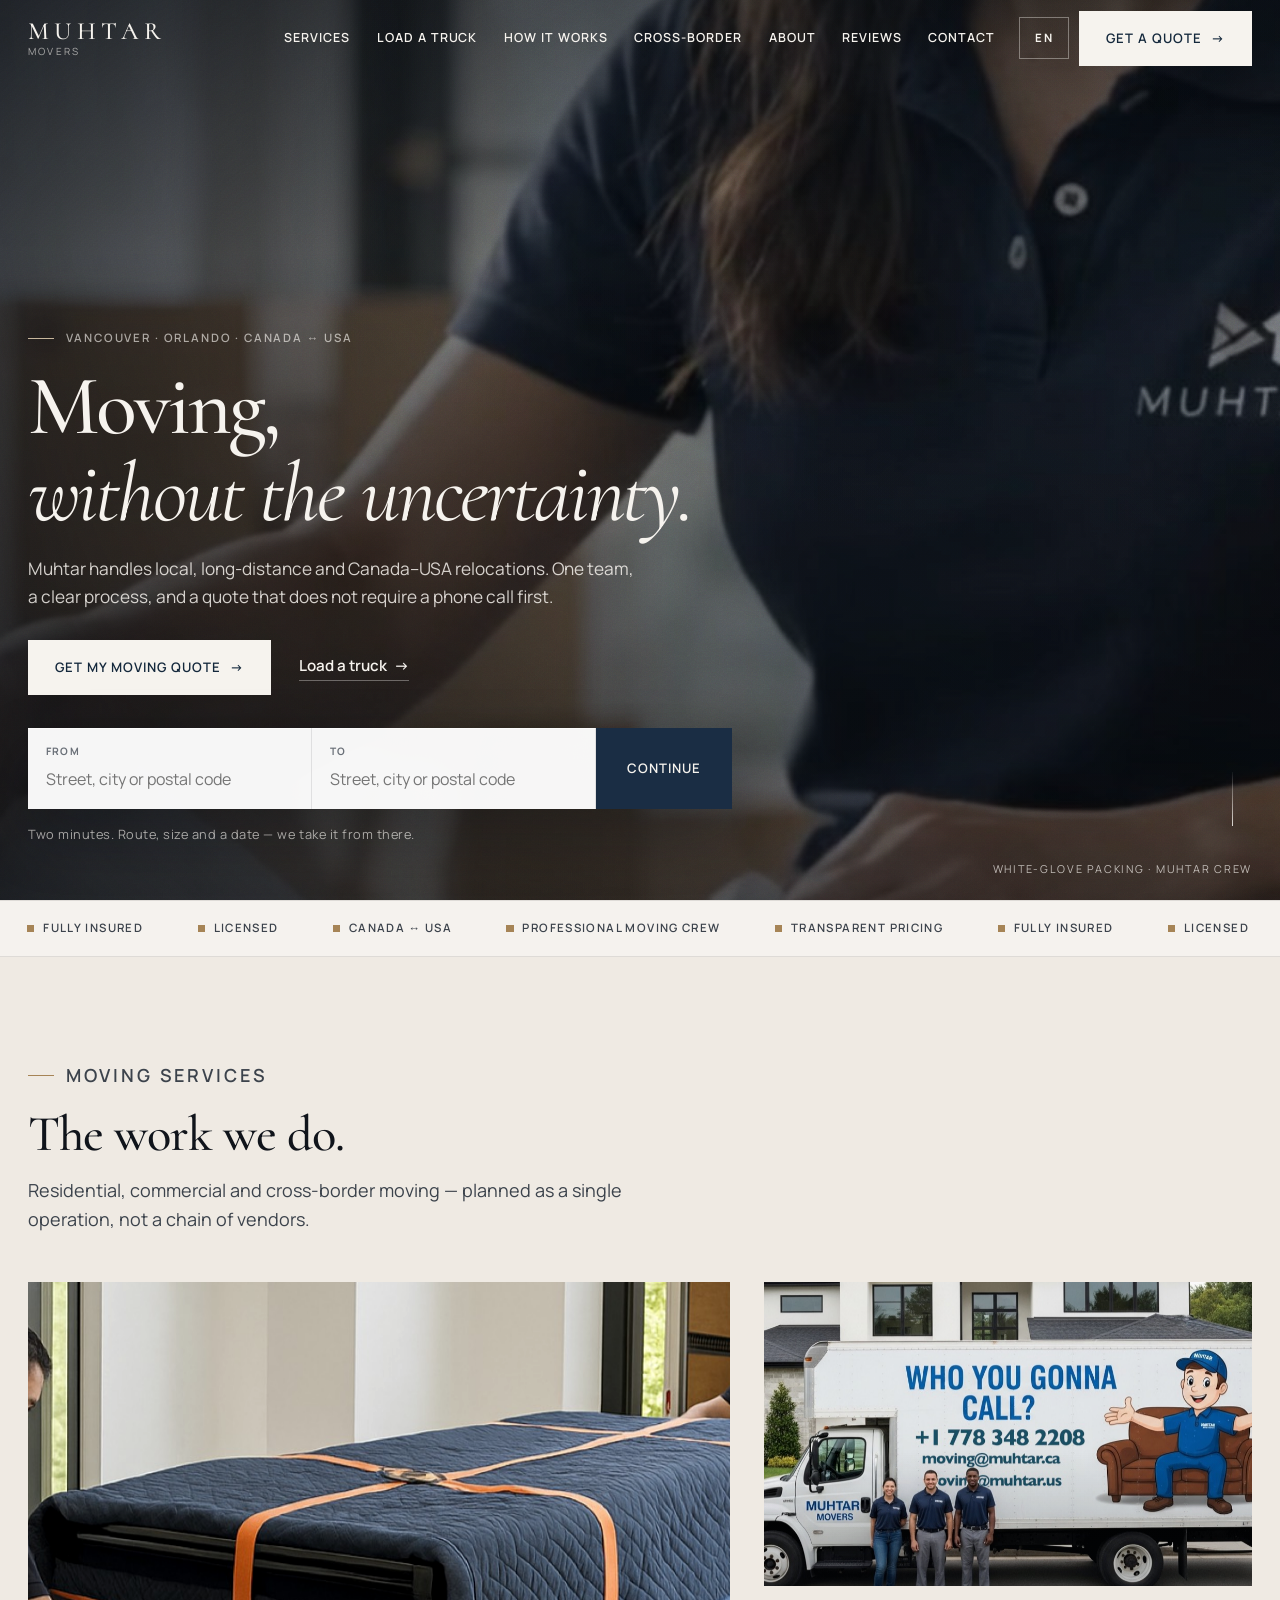
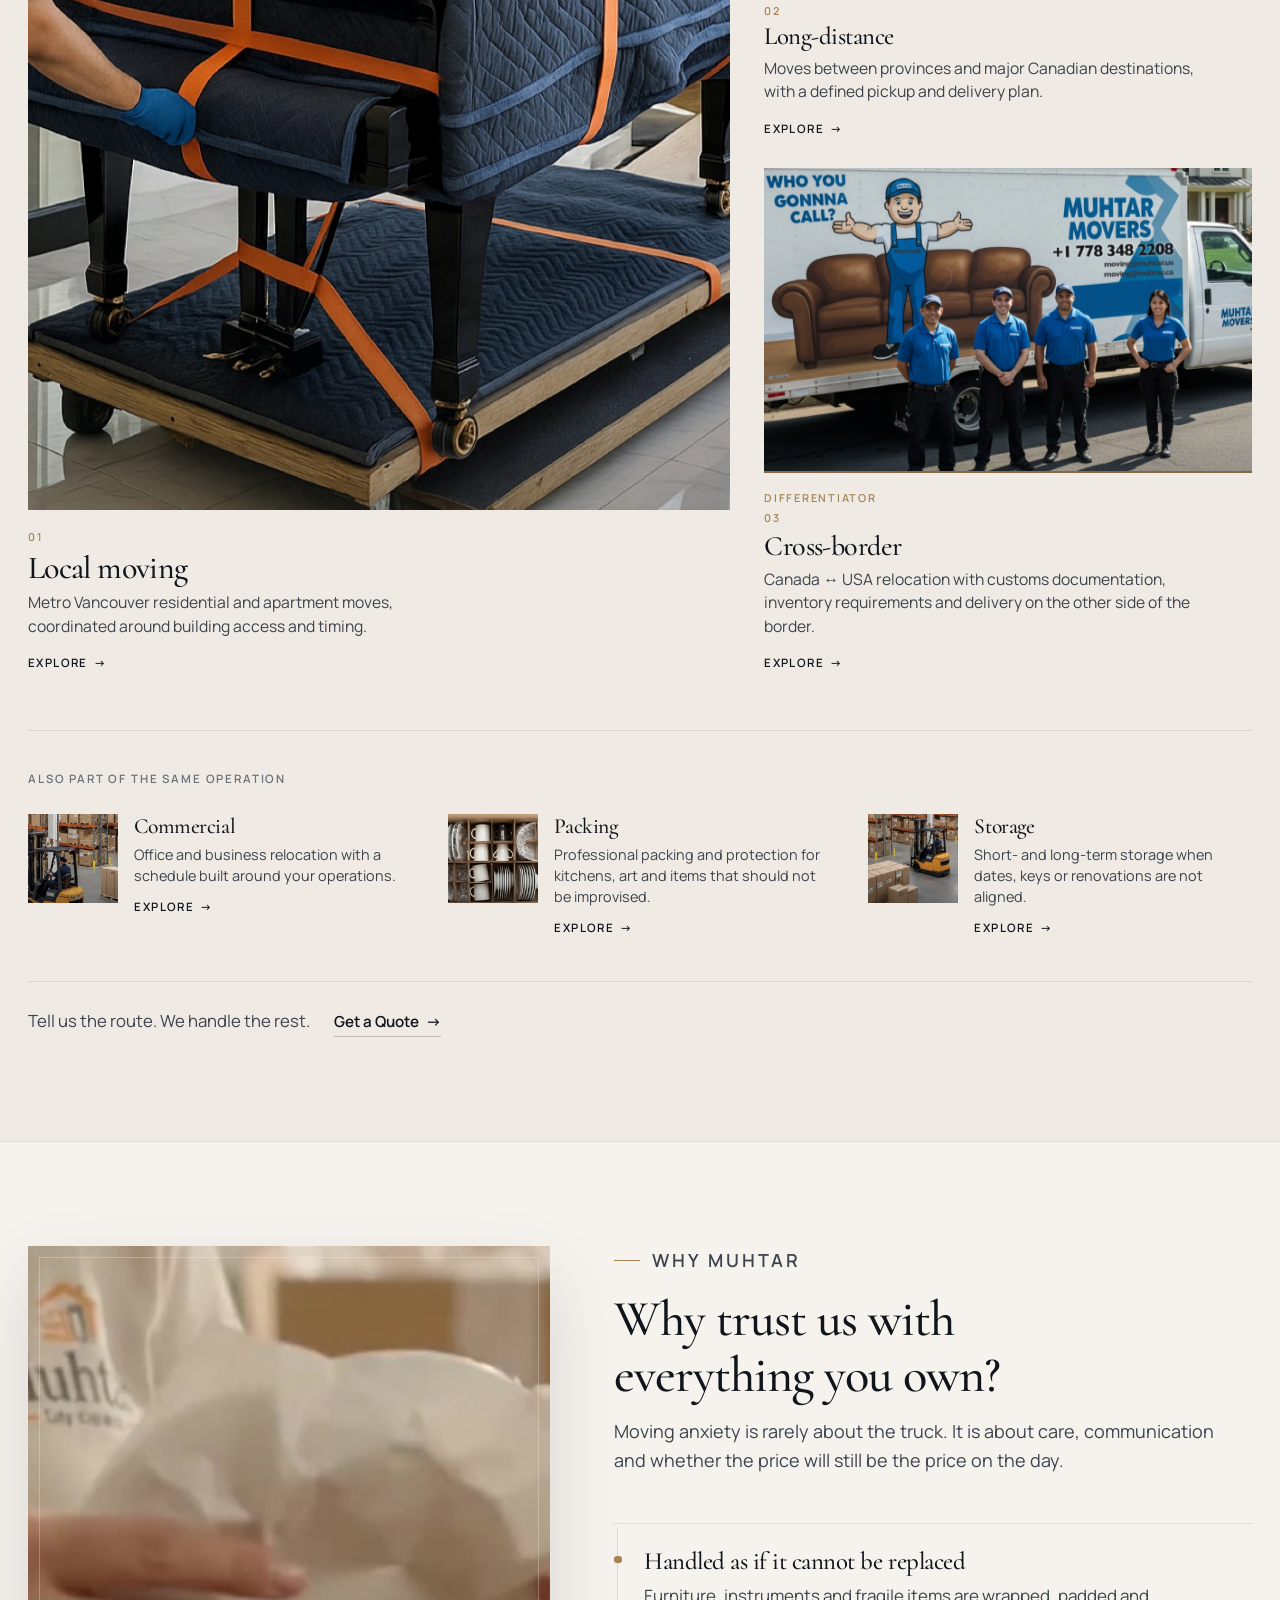
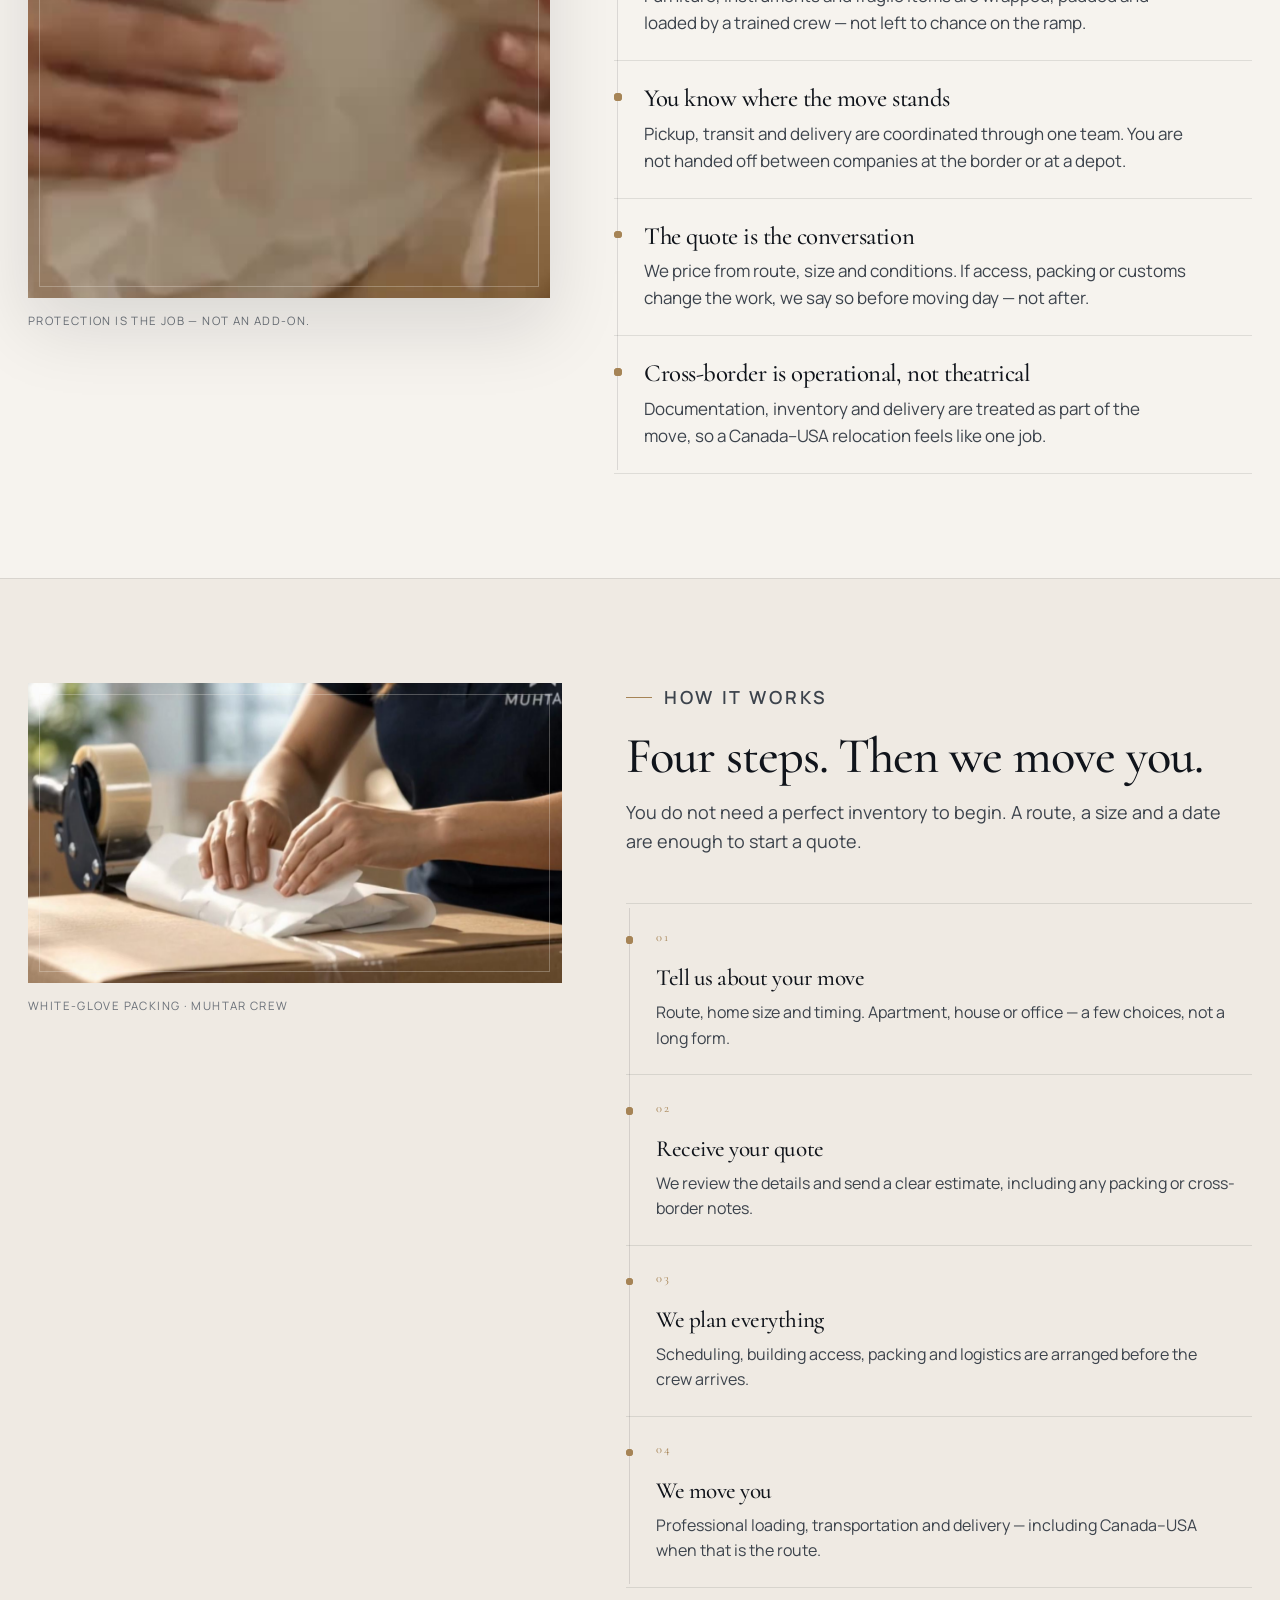
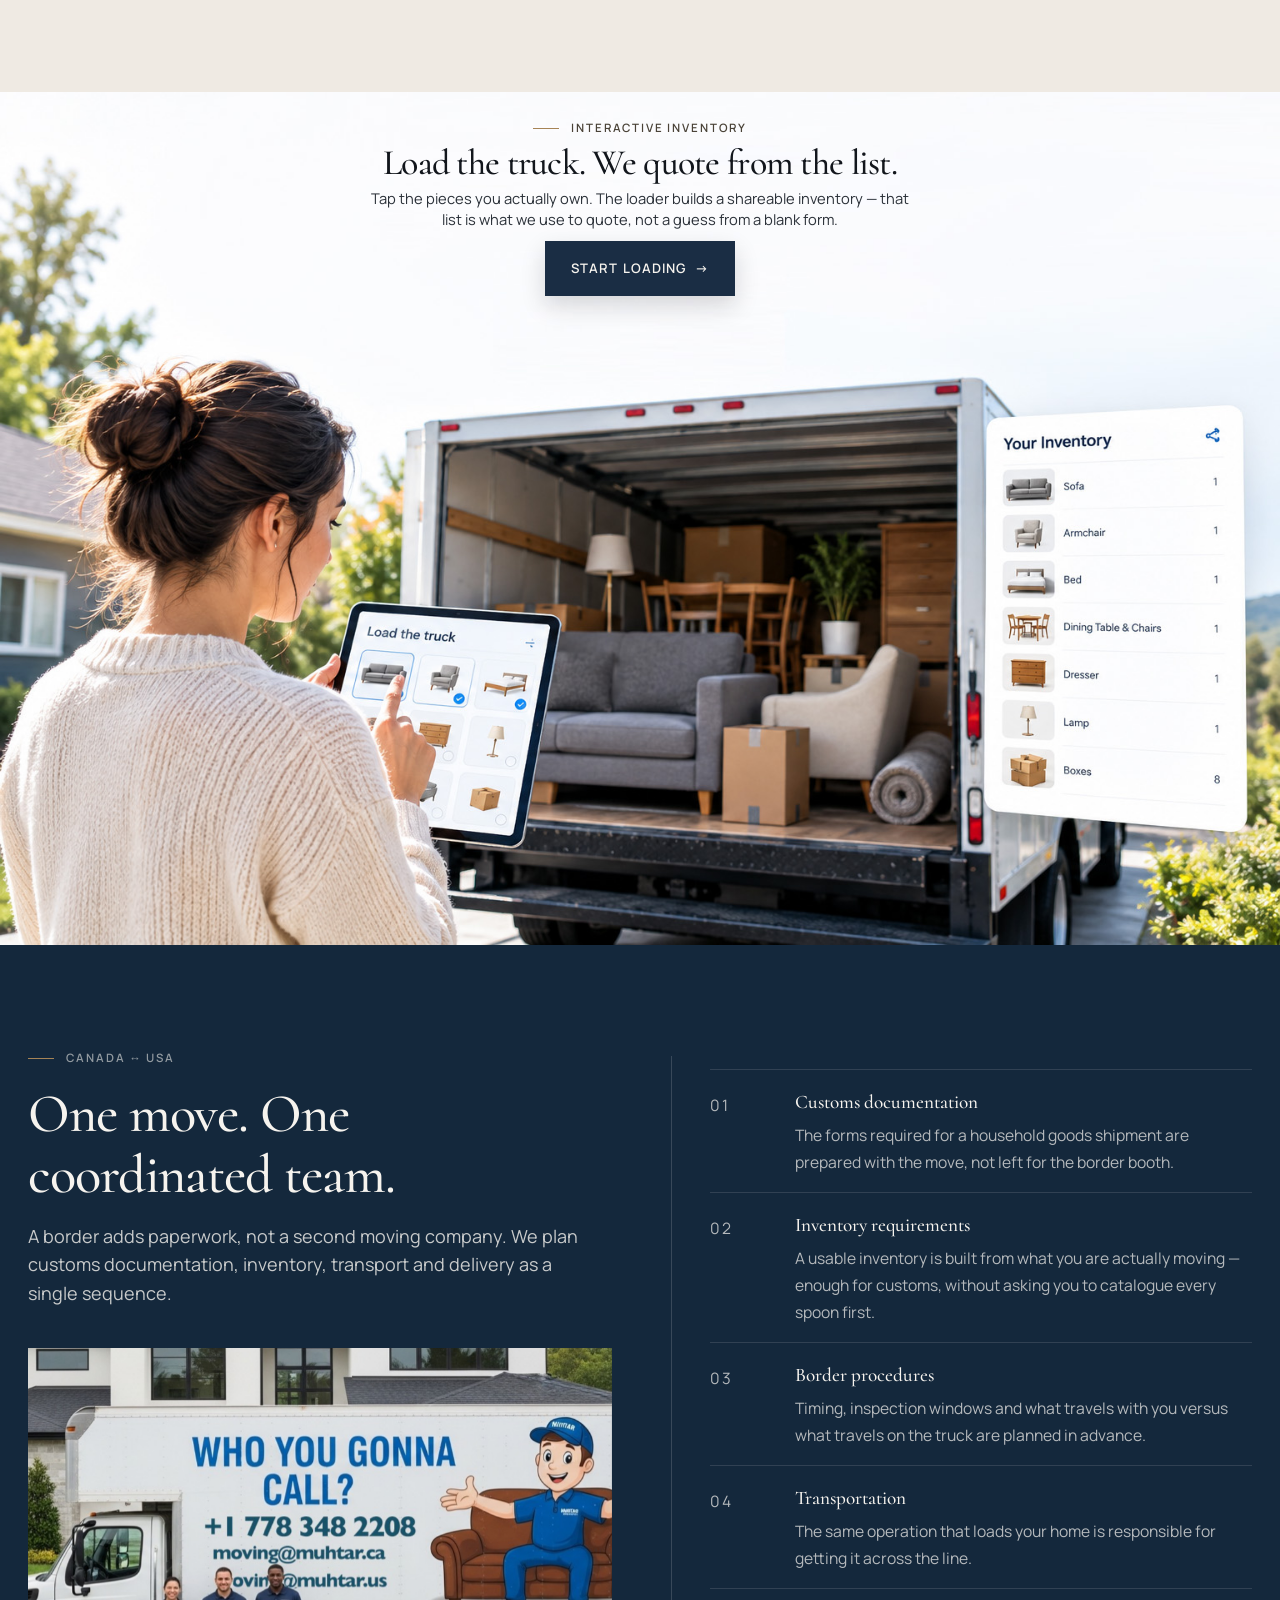
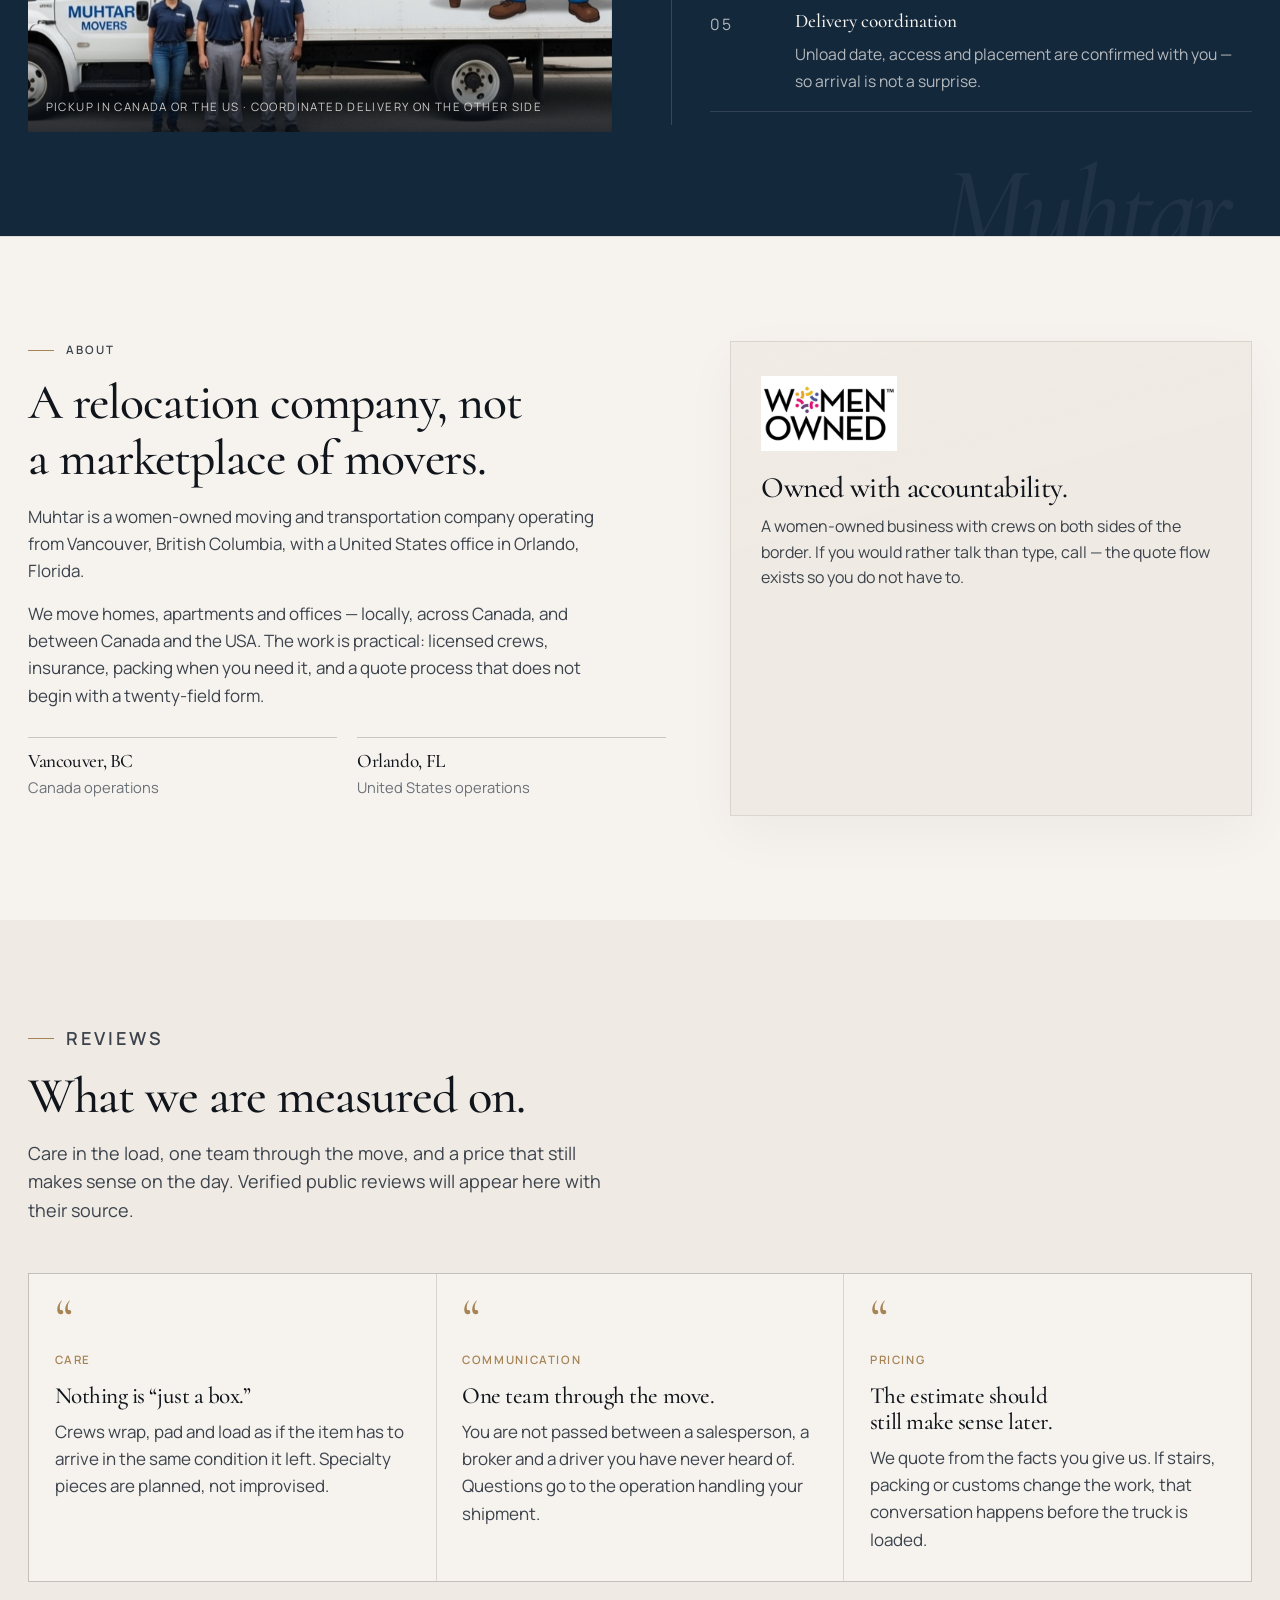
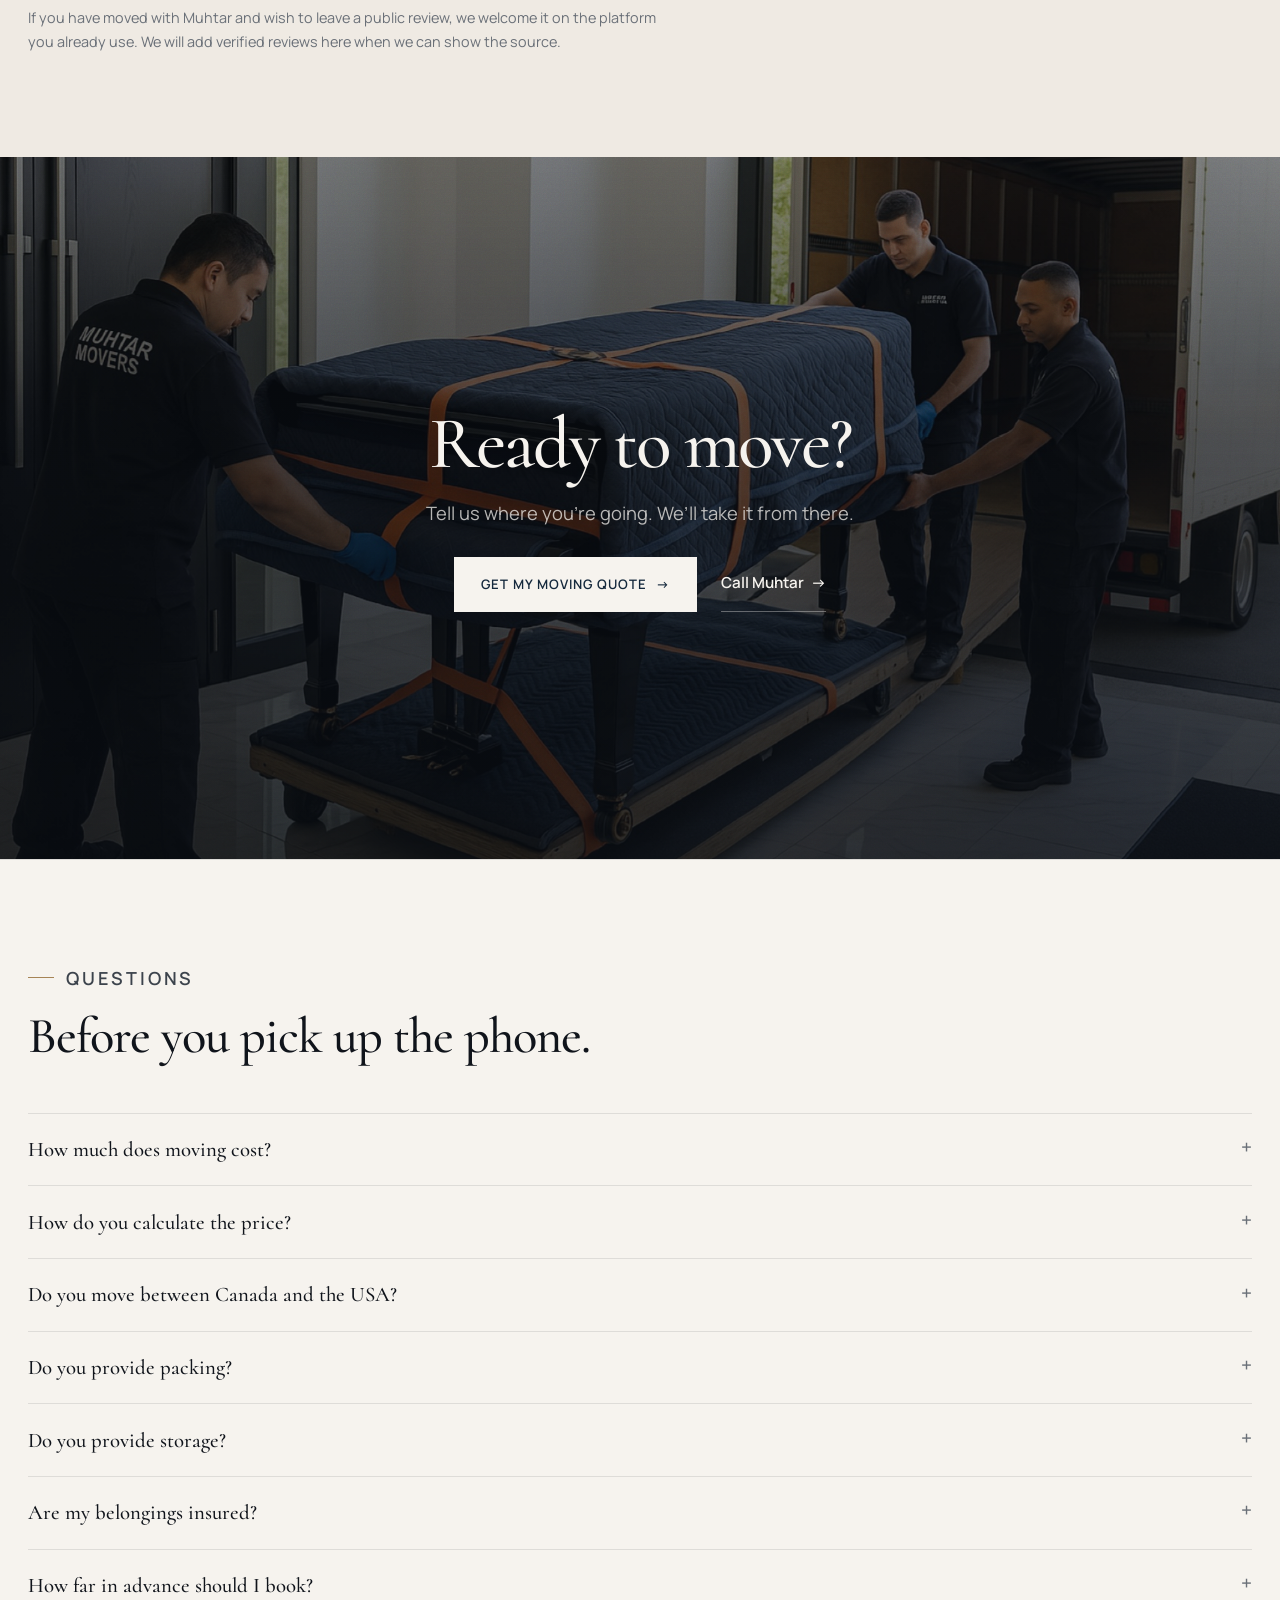
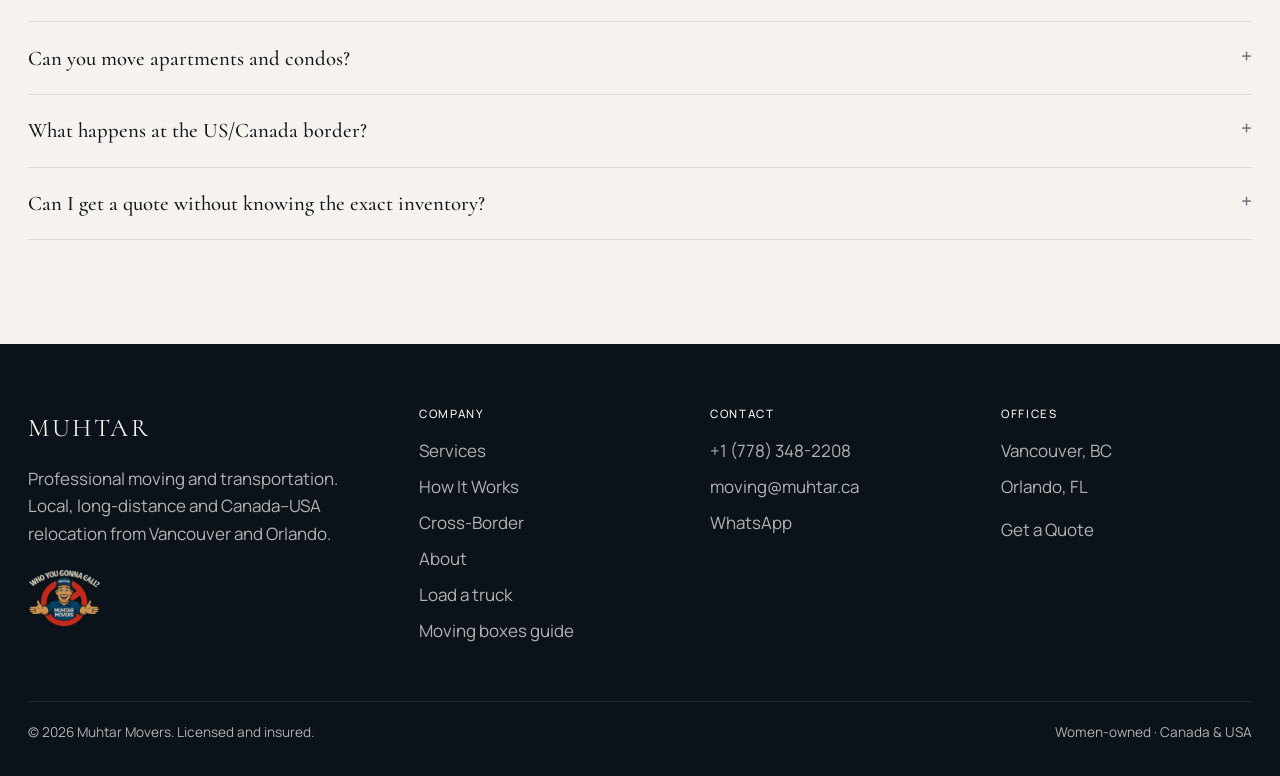
==== commit 3a93ba7c: "Place the inventory copy in the open sky of the loading photo. Co-authored-by: Cursor <cursoragent@c" ====
--- a/index.html
+++ b/index.html
@@ -395,44 +395,16 @@
         </section>
 
         <section class="section play" id="load-truck">
-            <div class="container play-layout">
-                <div class="play-copy reveal">
+            <div class="play-stage">
+                <div class="play-photo">
+                    <img src="visuals/Interactive_loading.jpg" width="1536" height="1024" alt="A mover checking a truck load against a shareable inventory list">
+                </div>
+                <div class="play-copy">
                     <p class="eyebrow" data-translate="play_eyebrow">Interactive inventory</p>
                     <h2 data-translate="play_title">Load the truck. We quote from the list.</h2>
                     <p class="lede" data-translate="play_lede">Tap the pieces you actually own. The loader builds a shareable inventory — that list is what we use to quote, not a guess from a blank form.</p>
                     <a class="btn btn-primary" href="game/interactive.html" data-translate="play_cta">Start loading</a>
                 </div>
-                <a class="play-bay" href="game/interactive.html" aria-label="Open the truck loader">
-                    <div class="play-bay-hold">
-                        <svg class="play-truck" viewBox="0 0 560 300" aria-hidden="true" focusable="false">
-                            <ellipse class="play-truck-shadow" cx="290" cy="268" rx="200" ry="10"/>
-                            <rect x="166" y="48" width="292" height="168" fill="#faf8f4"/>
-                            <rect x="182" y="66" width="240" height="130" fill="#243a56"/>
-                            <rect class="play-cargo sofa" x="200" y="140" width="90" height="42"/>
-                            <rect class="play-cargo sofa-arm" x="200" y="124" width="14" height="28"/>
-                            <rect class="play-cargo sofa-arm" x="276" y="124" width="14" height="28"/>
-                            <rect class="play-cargo box" x="310" y="146" width="40" height="36"/>
-                            <rect class="play-cargo box-2" x="354" y="158" width="32" height="24"/>
-                            <rect class="play-cargo box-3" x="324" y="112" width="30" height="30"/>
-                            <rect class="play-cargo lamp" x="406" y="124" width="8" height="58"/>
-                            <rect class="play-cargo lamp-shade" x="396" y="112" width="28" height="16"/>
-                            <rect x="176" y="66" width="8" height="130" fill="#1a2d44"/>
-                            <rect x="420" y="66" width="8" height="130" fill="#1a2d44"/>
-                            <polygon class="play-truck-cab" points="56,216 56,164 86,108 166,108 166,216"/>
-                            <polygon class="play-truck-glass" points="84,124 98,96 150,98 150,154 82,154"/>
-                            <rect x="44" y="206" width="28" height="10" fill="#d8d0c4"/>
-                            <circle cx="58" cy="196" r="6" fill="#e6d7bc"/>
-                            <rect class="play-truck-ramp" x="458" y="48" width="12" height="168"/>
-                            <circle class="play-truck-tire" cx="124" cy="232" r="26"/>
-                            <circle class="play-truck-hub" cx="124" cy="232" r="10"/>
-                            <circle class="play-truck-tire" cx="248" cy="232" r="26"/>
-                            <circle class="play-truck-hub" cx="248" cy="232" r="10"/>
-                            <circle class="play-truck-tire" cx="416" cy="232" r="26"/>
-                            <circle class="play-truck-hub" cx="416" cy="232" r="10"/>
-                        </svg>
-                    </div>
-                    <p data-translate="play_bay_hint">Home · office · commercial</p>
-                </a>
             </div>
         </section>
 
--- a/css/experience.css
+++ b/css/experience.css
@@ -1176,6 +1176,110 @@
   .route-hint { display: none; }
 }
 
+/* Interactive inventory — copy sits in the open sky of the photo */
+
+.section.play {
+  padding: 0;
+  background: #f3f6f8;
+  border: 0;
+  overflow: hidden;
+}
+
+.play-stage {
+  position: relative;
+  width: 100%;
+  background: #fbfcfd;
+}
+
+.play-photo img {
+  display: block;
+  width: 100%;
+  height: auto;
+}
+
+.play-copy {
+  position: absolute;
+  top: 5.5%;
+  left: 50%;
+  translate: -50% 0;
+  width: min(38rem, 54%);
+  text-align: center;
+  z-index: 1;
+}
+
+.play-copy .eyebrow {
+  justify-content: center;
+  color: #4a4338;
+  margin-bottom: 0.65rem;
+}
+
+.play-copy h2 {
+  font-size: clamp(1.85rem, 3.1vw, 3.05rem);
+  color: #12161c;
+  margin-bottom: 0.55rem;
+  line-height: 1.05;
+}
+
+.play-copy .lede {
+  margin: 0 auto 1.05rem;
+  max-width: 34rem;
+  color: #2a3038;
+  font-size: clamp(0.92rem, 1.15vw, 1.05rem);
+  line-height: 1.45;
+}
+
+.play-copy .btn {
+  box-shadow: 0 10px 24px rgba(16, 20, 27, 0.16);
+}
+
+@media (max-width: 1280px) {
+  .play-copy {
+    top: 3.2%;
+    width: min(40rem, 72%);
+  }
+  .play-copy .eyebrow { margin-bottom: 0.4rem; }
+  .play-copy h2 {
+    font-size: clamp(1.65rem, 2.8vw, 2.35rem);
+    margin-bottom: 0.4rem;
+  }
+  .play-copy .lede {
+    font-size: 0.92rem;
+    line-height: 1.4;
+    margin-bottom: 0.7rem;
+  }
+}
+
+@media (max-width: 820px) {
+  .play-stage {
+    display: flex;
+    flex-direction: column;
+    height: auto;
+    overflow: hidden;
+  }
+  .play-copy {
+    position: relative;
+    top: auto;
+    left: auto;
+    translate: none;
+    order: 1;
+    width: min(36rem, calc(100% - 2rem));
+    margin: 0 auto;
+    padding: 1.85rem 0 0.35rem;
+  }
+  .play-photo {
+    order: 2;
+    overflow: hidden;
+  }
+  .play-photo img { margin-top: -15%; }
+  .play-copy h2 { font-size: clamp(1.7rem, 6.4vw, 2.15rem); }
+  .play-copy .lede {
+    font-size: 0.95rem;
+    line-height: 1.45;
+    margin-bottom: 0.95rem;
+  }
+  .play-copy .btn { min-height: 2.75rem; padding: 0.75rem 1.2rem; }
+}
+
 @media (max-width: 640px) {
   .quote-dialog[open] { animation: sheet-in 0.5s var(--ease-out); }
 
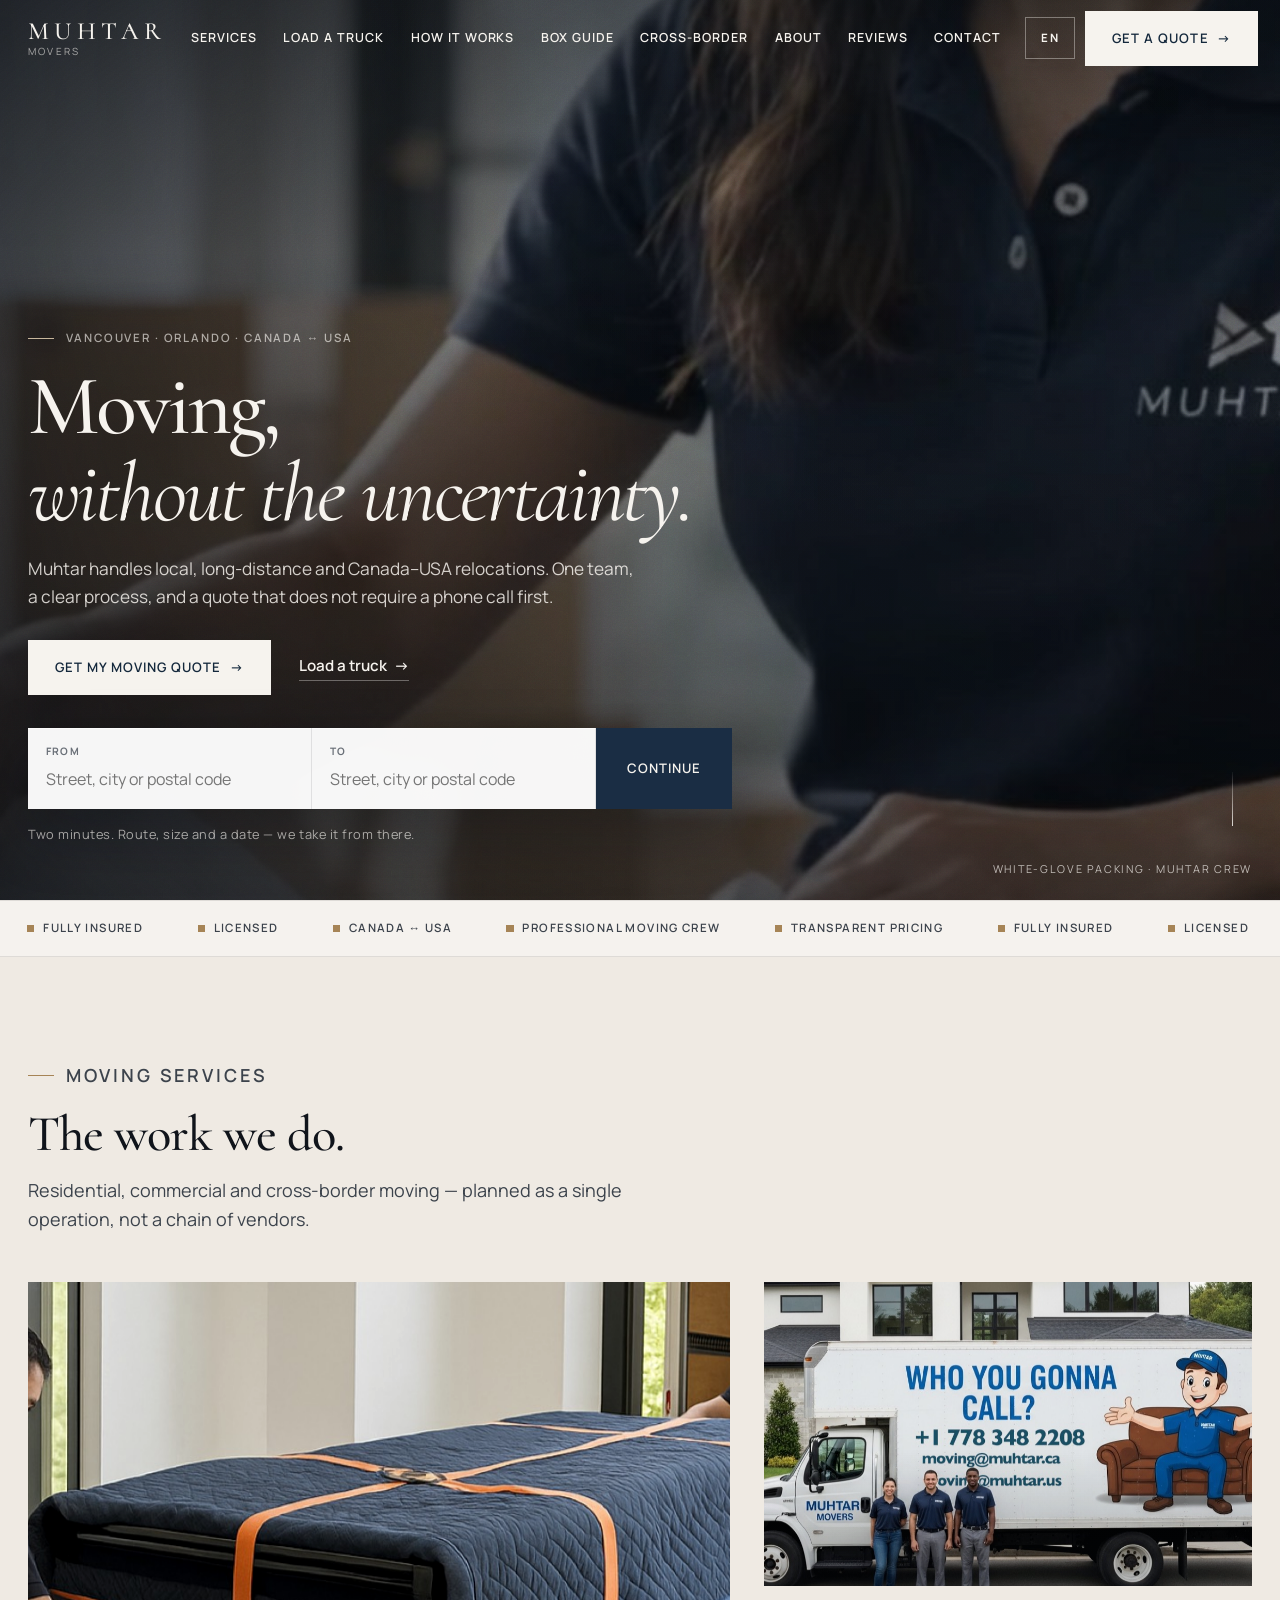
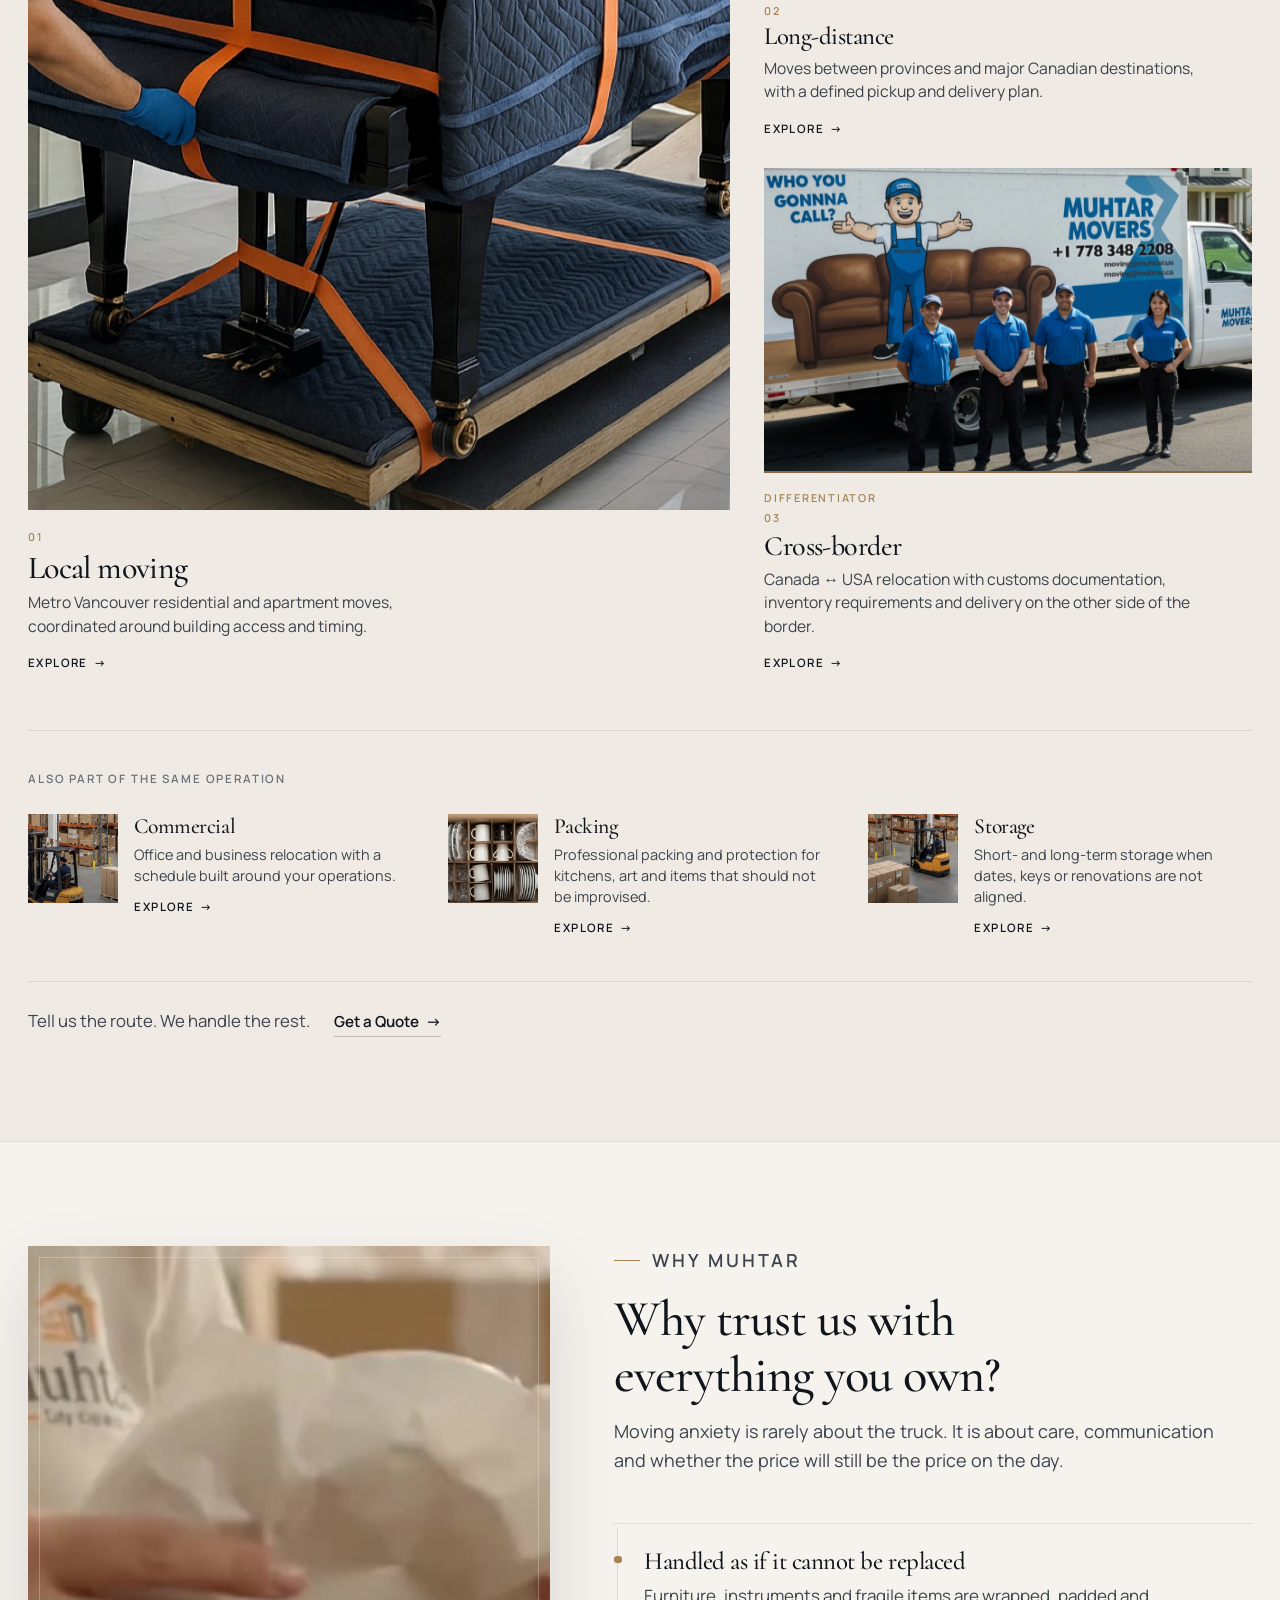
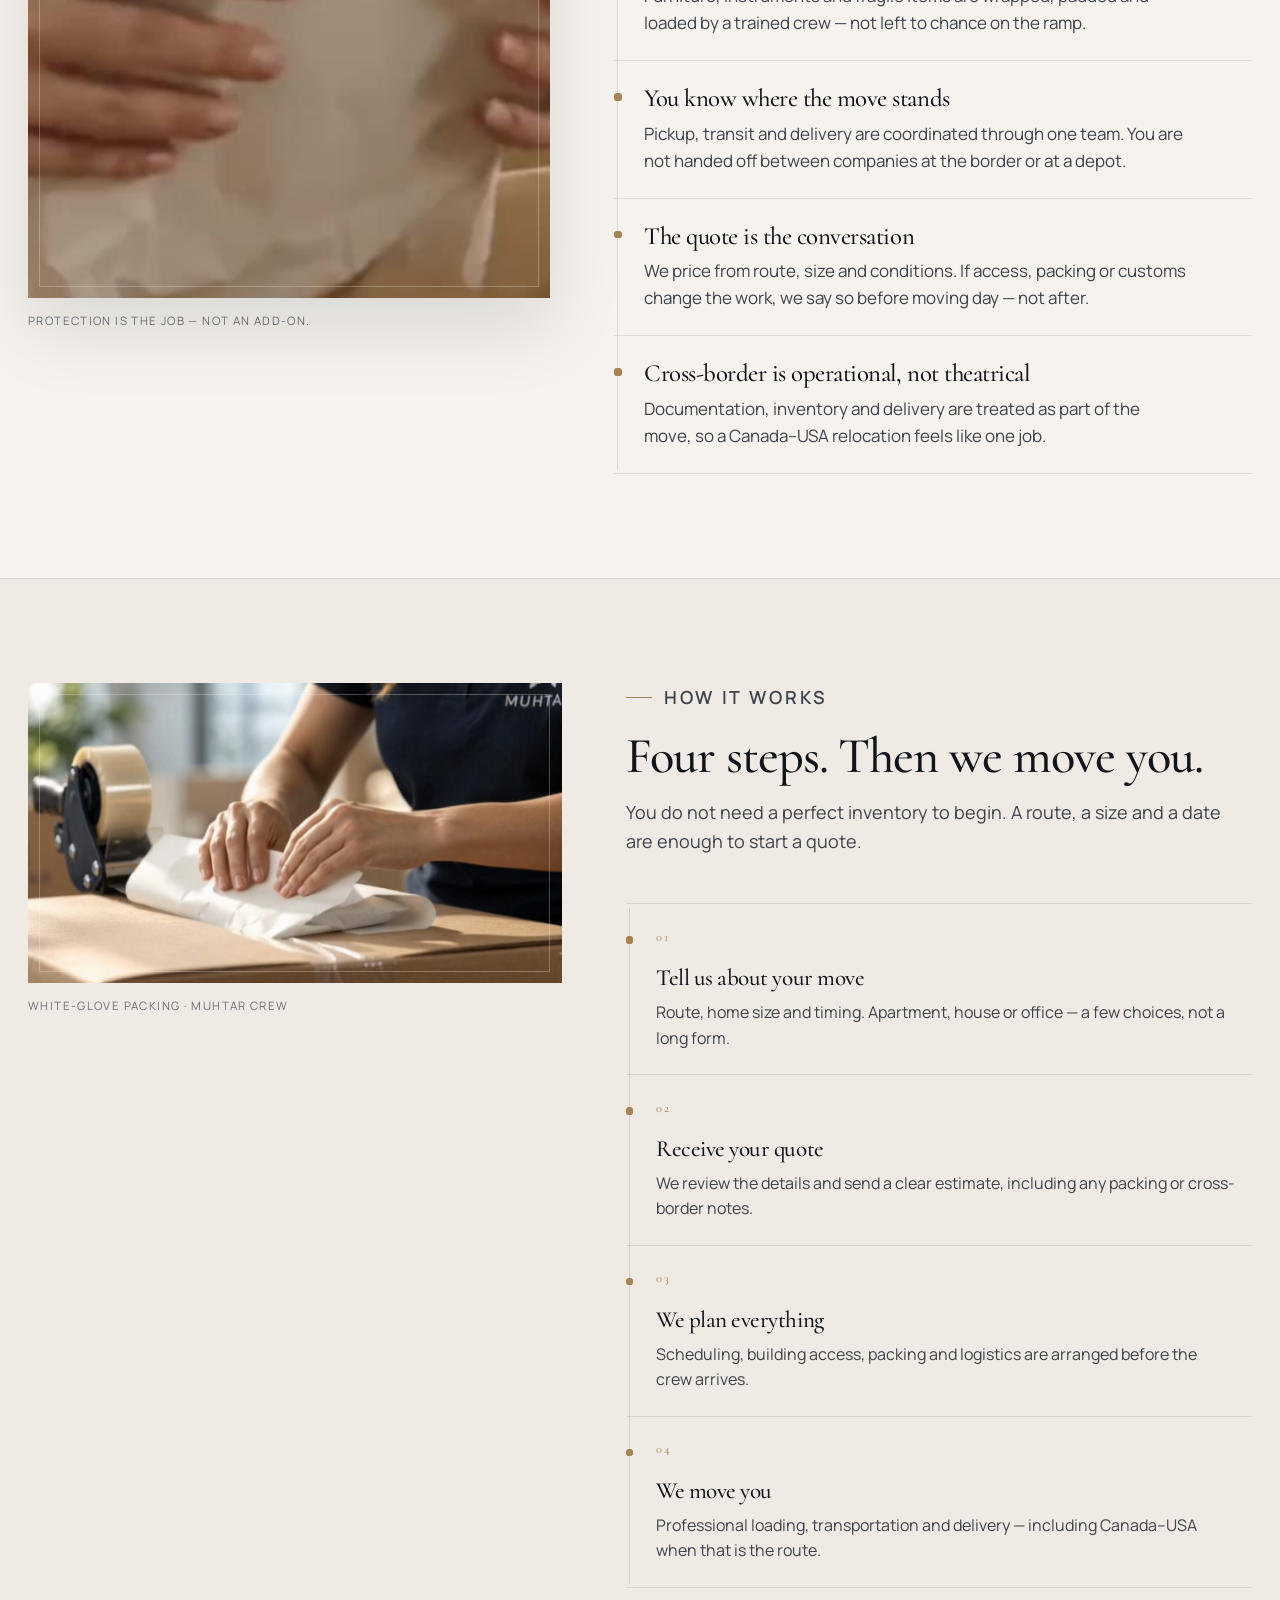
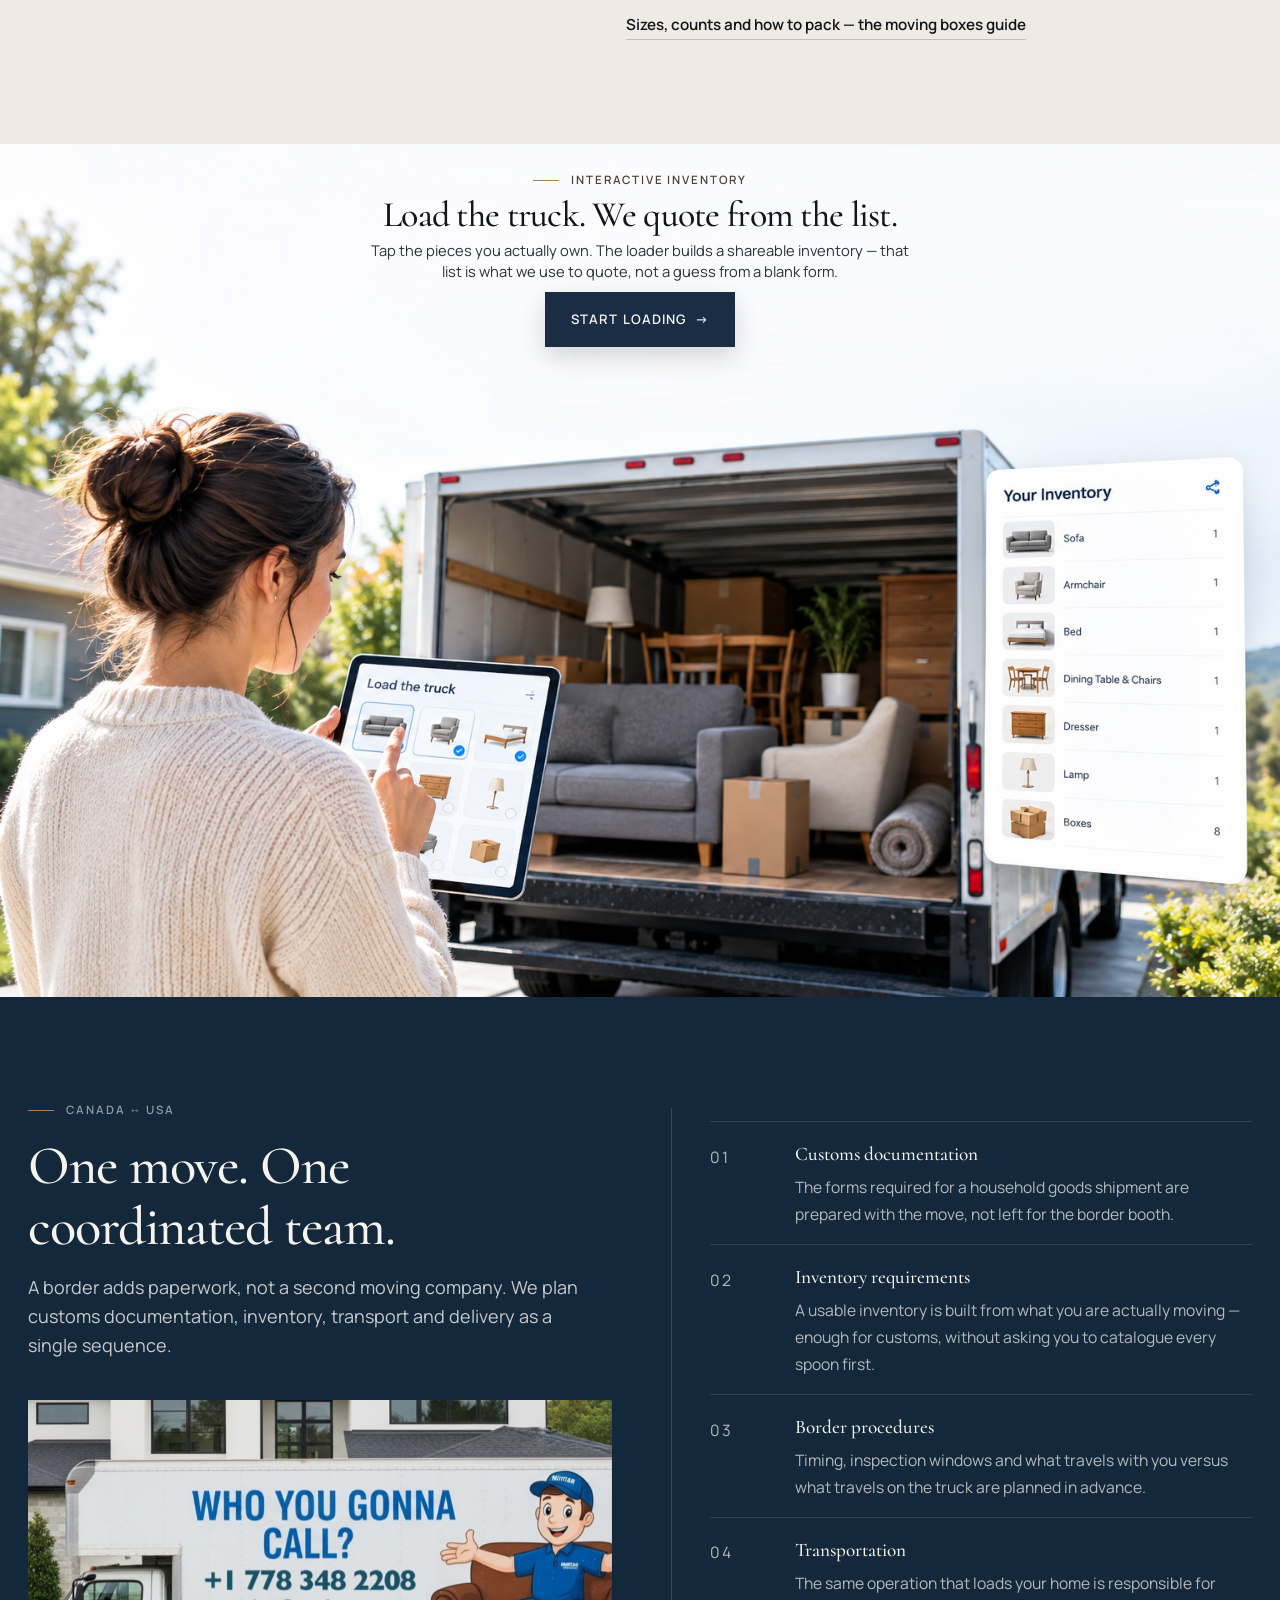
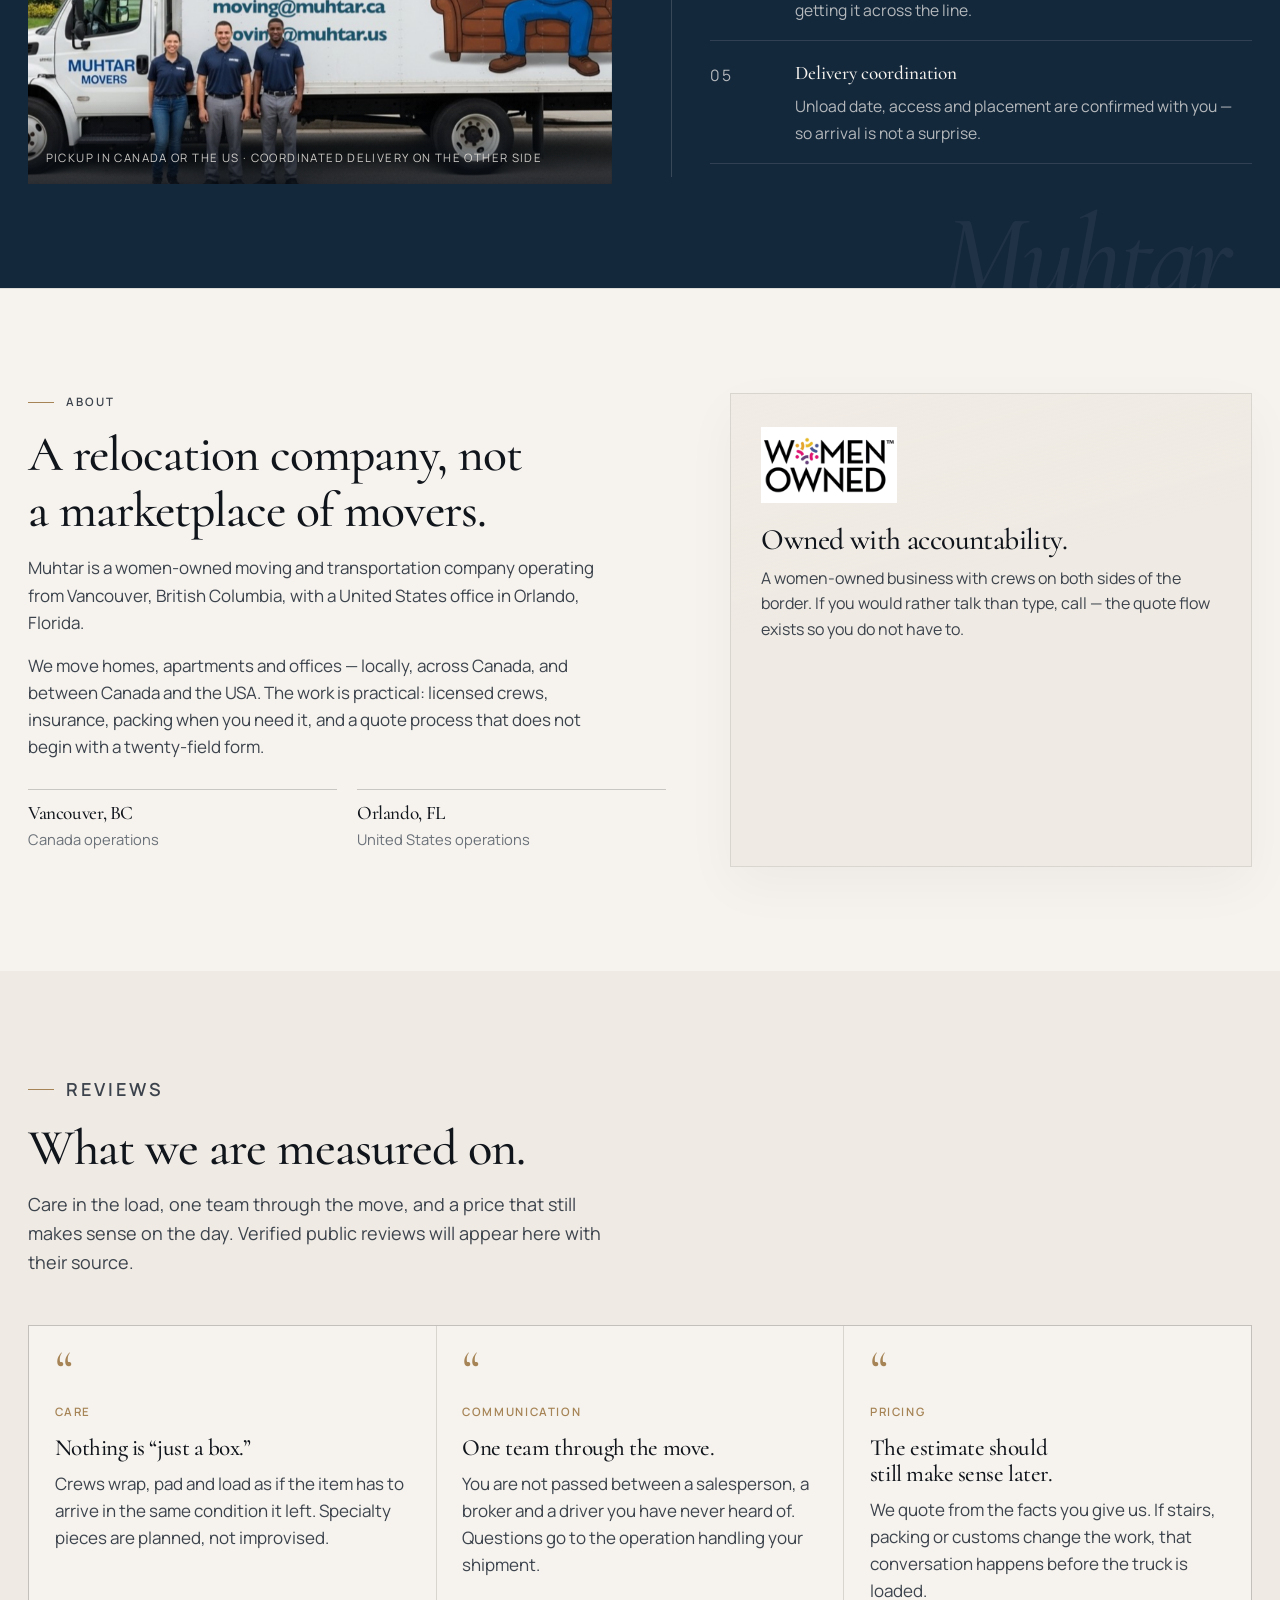
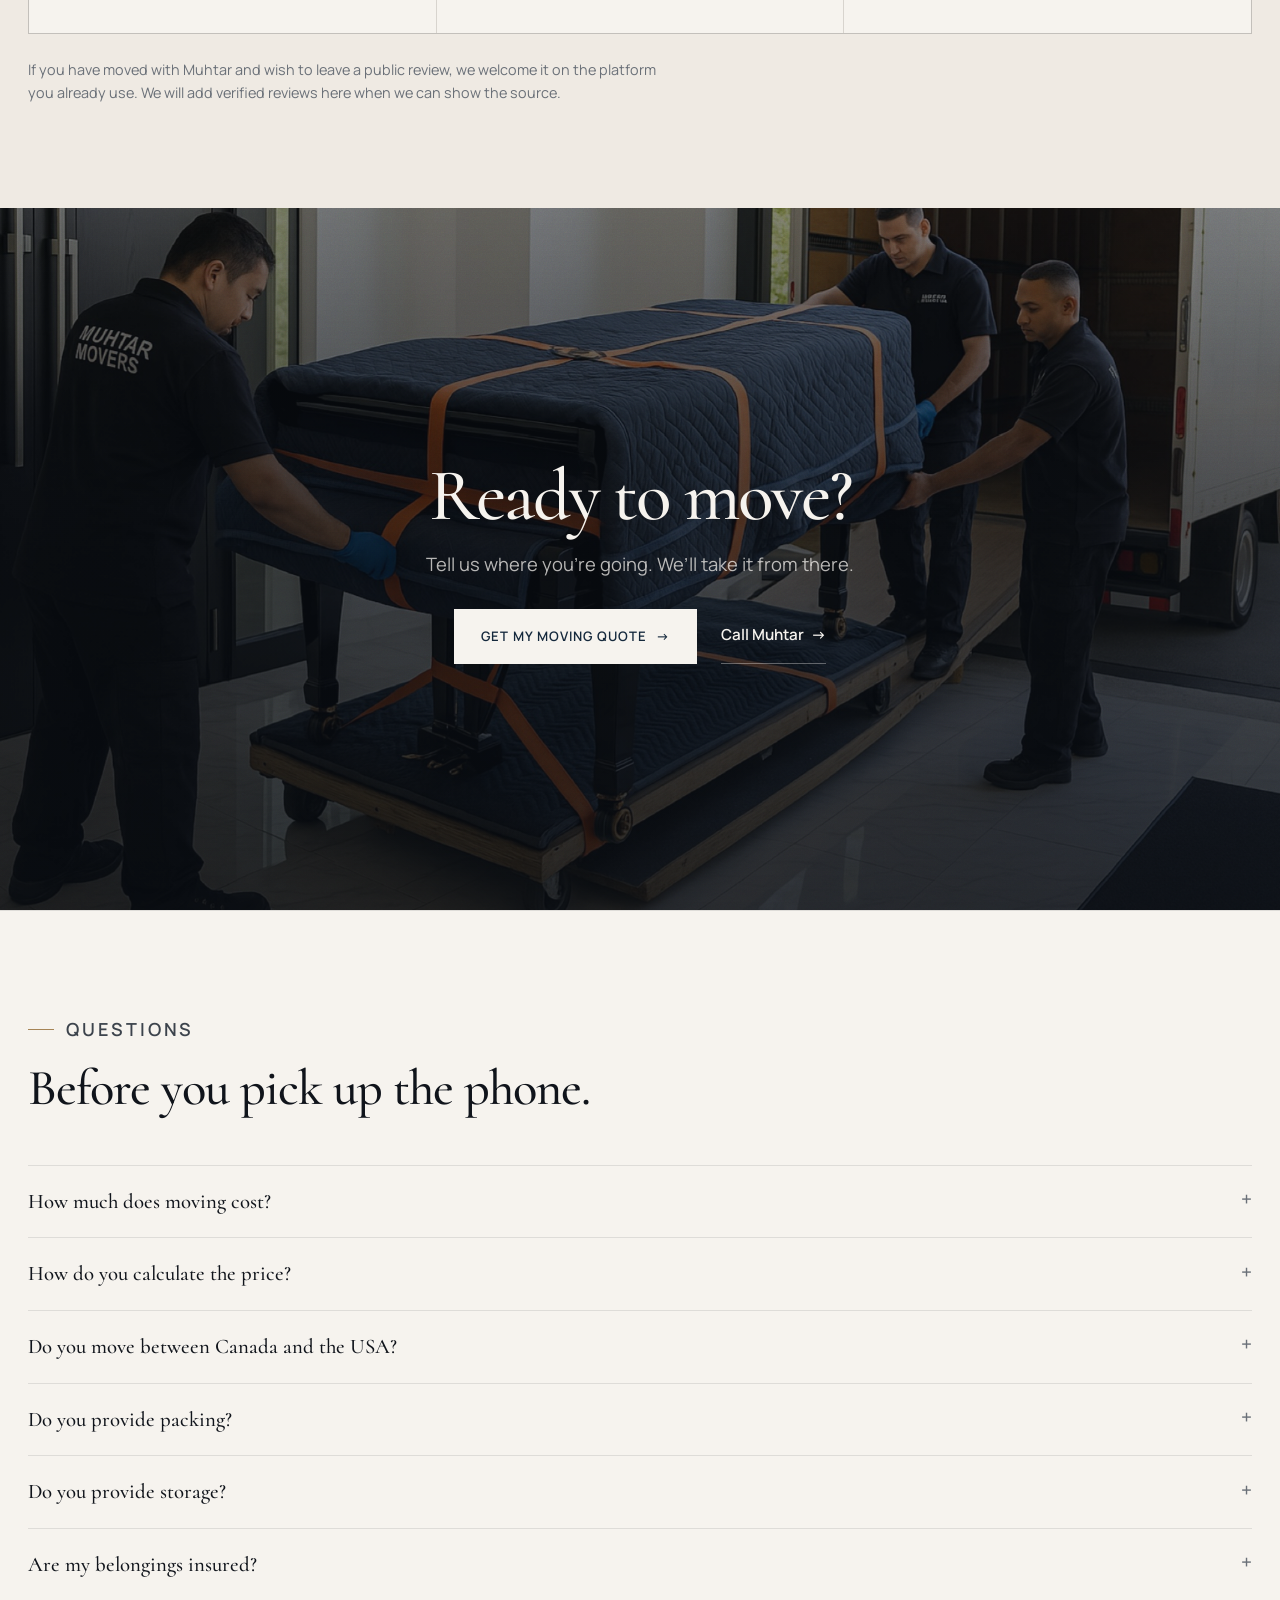
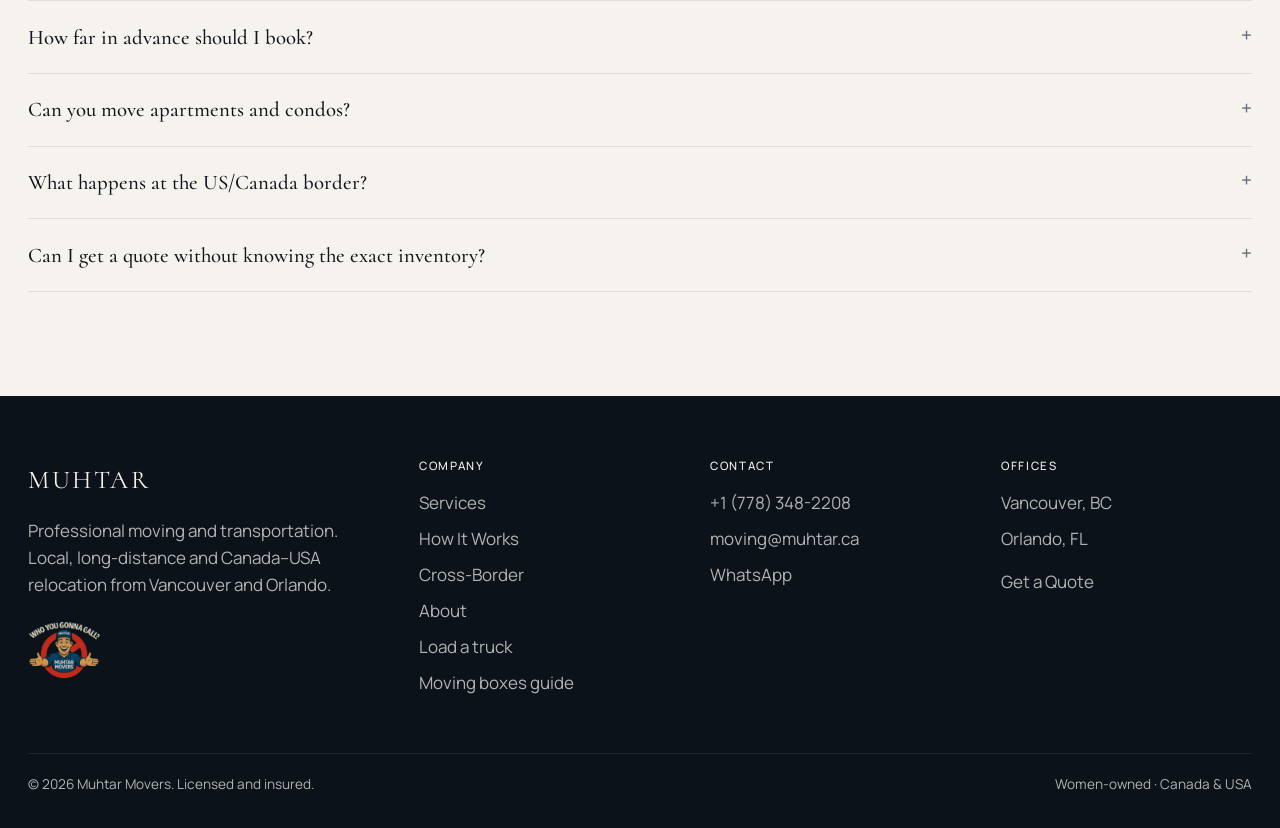
==== commit bf04a054: "Put the moving boxes guide in the menu and the homepage flow. Co-authored-by: Cursor <cursoragent@cu" ====
--- a/index.html
+++ b/index.html
@@ -104,6 +104,7 @@
                 <a href="#services" data-translate="nav_services">Services</a>
                 <a href="game/interactive.html" data-translate="nav_estimator">Load a truck</a>
                 <a href="#how-it-works" data-translate="nav_how">How It Works</a>
+                <a href="moving-boxes.html" data-translate="nav_boxes_short">Box guide</a>
                 <a href="#cross-border" data-translate="nav_cross">Cross-Border</a>
                 <a href="#about" data-translate="nav_about">About</a>
                 <a href="#reviews" data-translate="nav_reviews">Reviews</a>
@@ -135,6 +136,7 @@
             <a href="#services" data-translate="nav_services">Services</a>
             <a href="game/interactive.html" data-translate="nav_estimator">Load a truck</a>
             <a href="#how-it-works" data-translate="nav_how">How It Works</a>
+            <a href="moving-boxes.html" data-translate="nav_boxes">Moving boxes guide</a>
             <a href="#cross-border" data-translate="nav_cross">Cross-Border</a>
             <a href="#about" data-translate="nav_about">About</a>
             <a href="#reviews" data-translate="nav_reviews">Reviews</a>
@@ -390,6 +392,9 @@
                         <p data-translate="step4_text">Professional loading, transportation and delivery — including Canada–USA when that is the route.</p>
                     </article>
                 </div>
+                <p class="process-more">
+                    <a class="text-link" href="moving-boxes.html" data-translate="boxes_more">Sizes, counts and how to pack — the moving boxes guide</a>
+                </p>
                 </div>
             </div>
         </section>
--- a/css/site.css
+++ b/css/site.css
@@ -343,6 +343,7 @@
   letter-spacing: 0.08em;
   text-transform: uppercase;
   color: var(--ink-soft);
+  white-space: nowrap;
 }
 
 .nav a:hover { color: var(--ink); }
@@ -1048,6 +1049,8 @@
 }
 
 .step p { color: var(--ink-soft); font-size: 1rem; padding-right: 1rem; }
+
+.process-more { margin: 1.35rem 0 0; }
 
 /* Cross-border */
 
--- a/css/experience.css
+++ b/css/experience.css
@@ -853,6 +853,12 @@
   .nav { gap: 1rem; }
   .nav a { letter-spacing: 0.05em; font-size: 0.72rem; }
   .header-inner { gap: 0.8rem; }
+}
+
+@media (max-width: 1120px) {
+  .nav { gap: 0.65rem; }
+  .nav a { letter-spacing: 0.03em; font-size: 0.68rem; }
+  .header-inner { gap: 0.55rem; }
 }
 
 @media (max-width: 1024px) {
@@ -938,7 +944,8 @@
   .mobile-nav.is-open a:nth-child(6) { transition-delay: 0.24s; }
   .mobile-nav.is-open a:nth-child(7) { transition-delay: 0.28s; }
   .mobile-nav.is-open a:nth-child(8) { transition-delay: 0.32s; }
-  .mobile-nav.is-open .mobile-nav-cta { transition-delay: 0.38s; }
+  .mobile-nav.is-open a:nth-child(9) { transition-delay: 0.36s; }
+  .mobile-nav.is-open .mobile-nav-cta { transition-delay: 0.42s; }
 
   .page-home .mobile-nav a {
     font-family: var(--font-display);
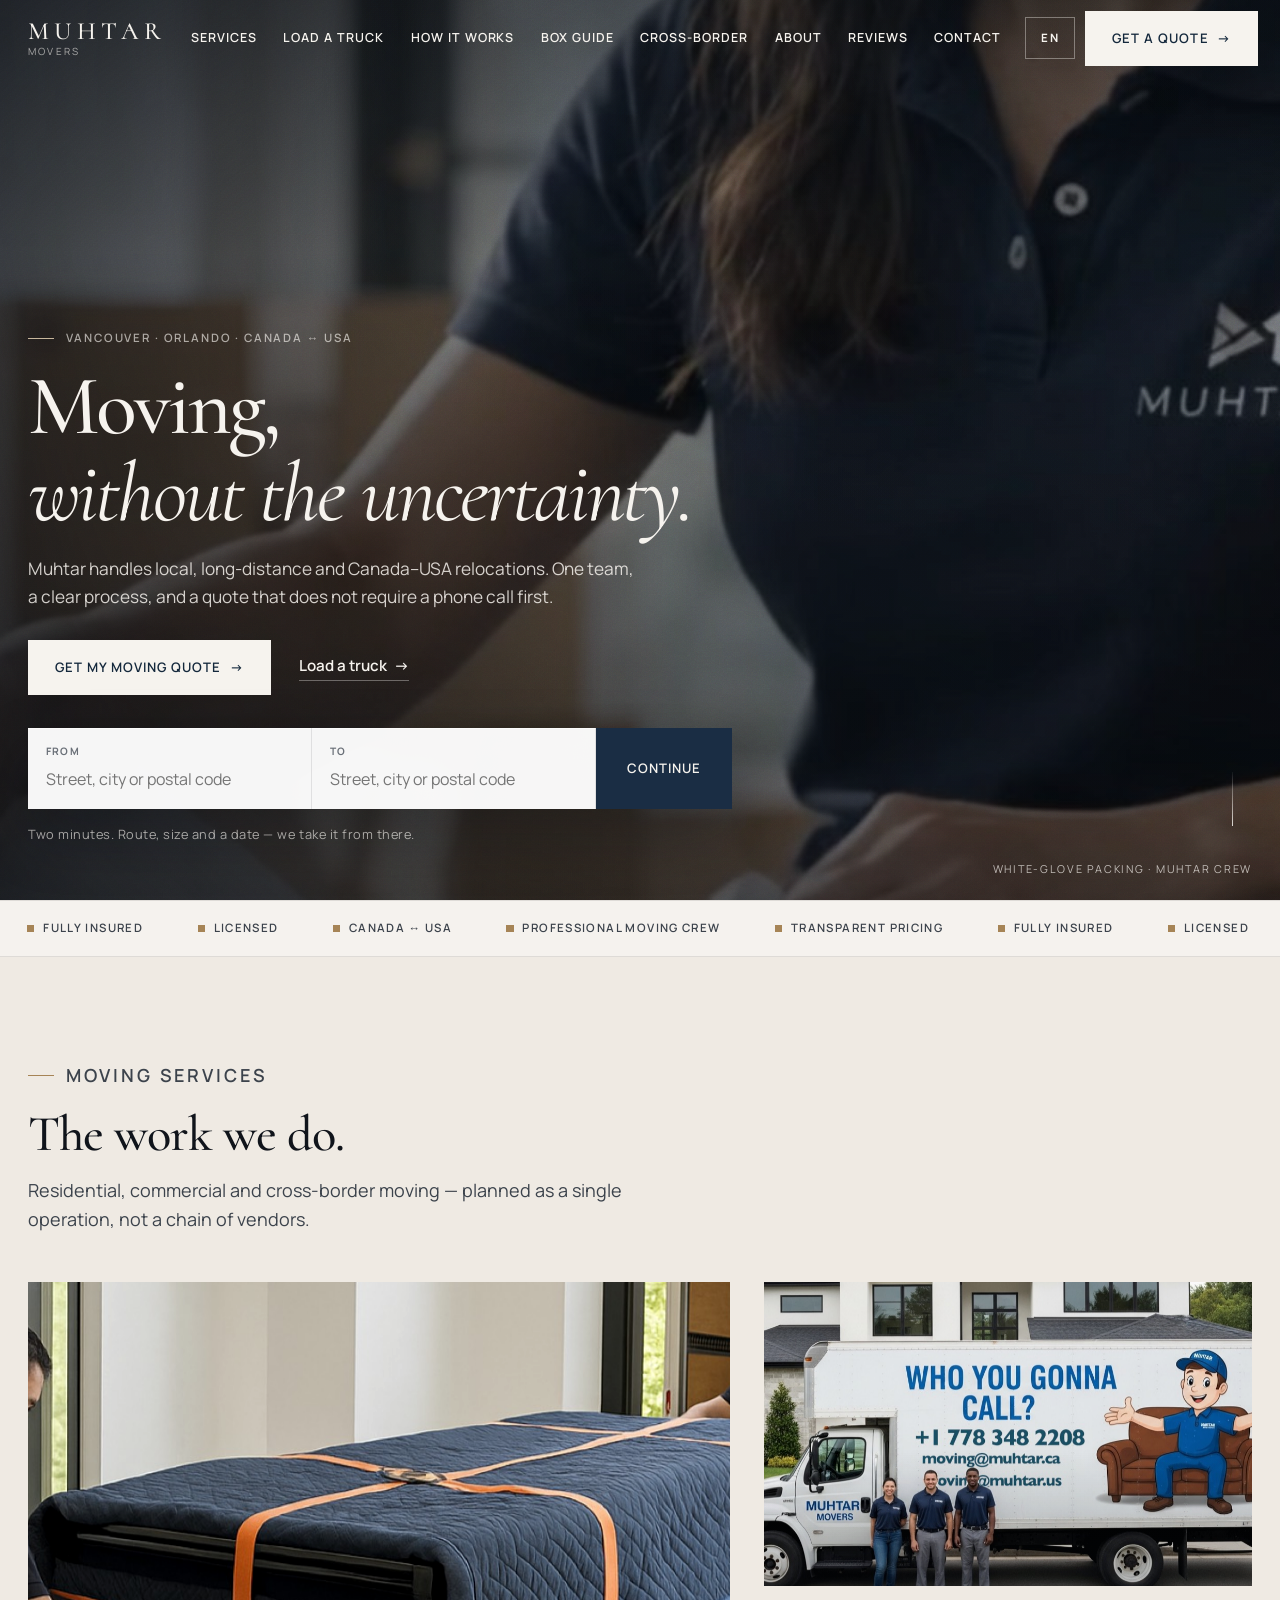
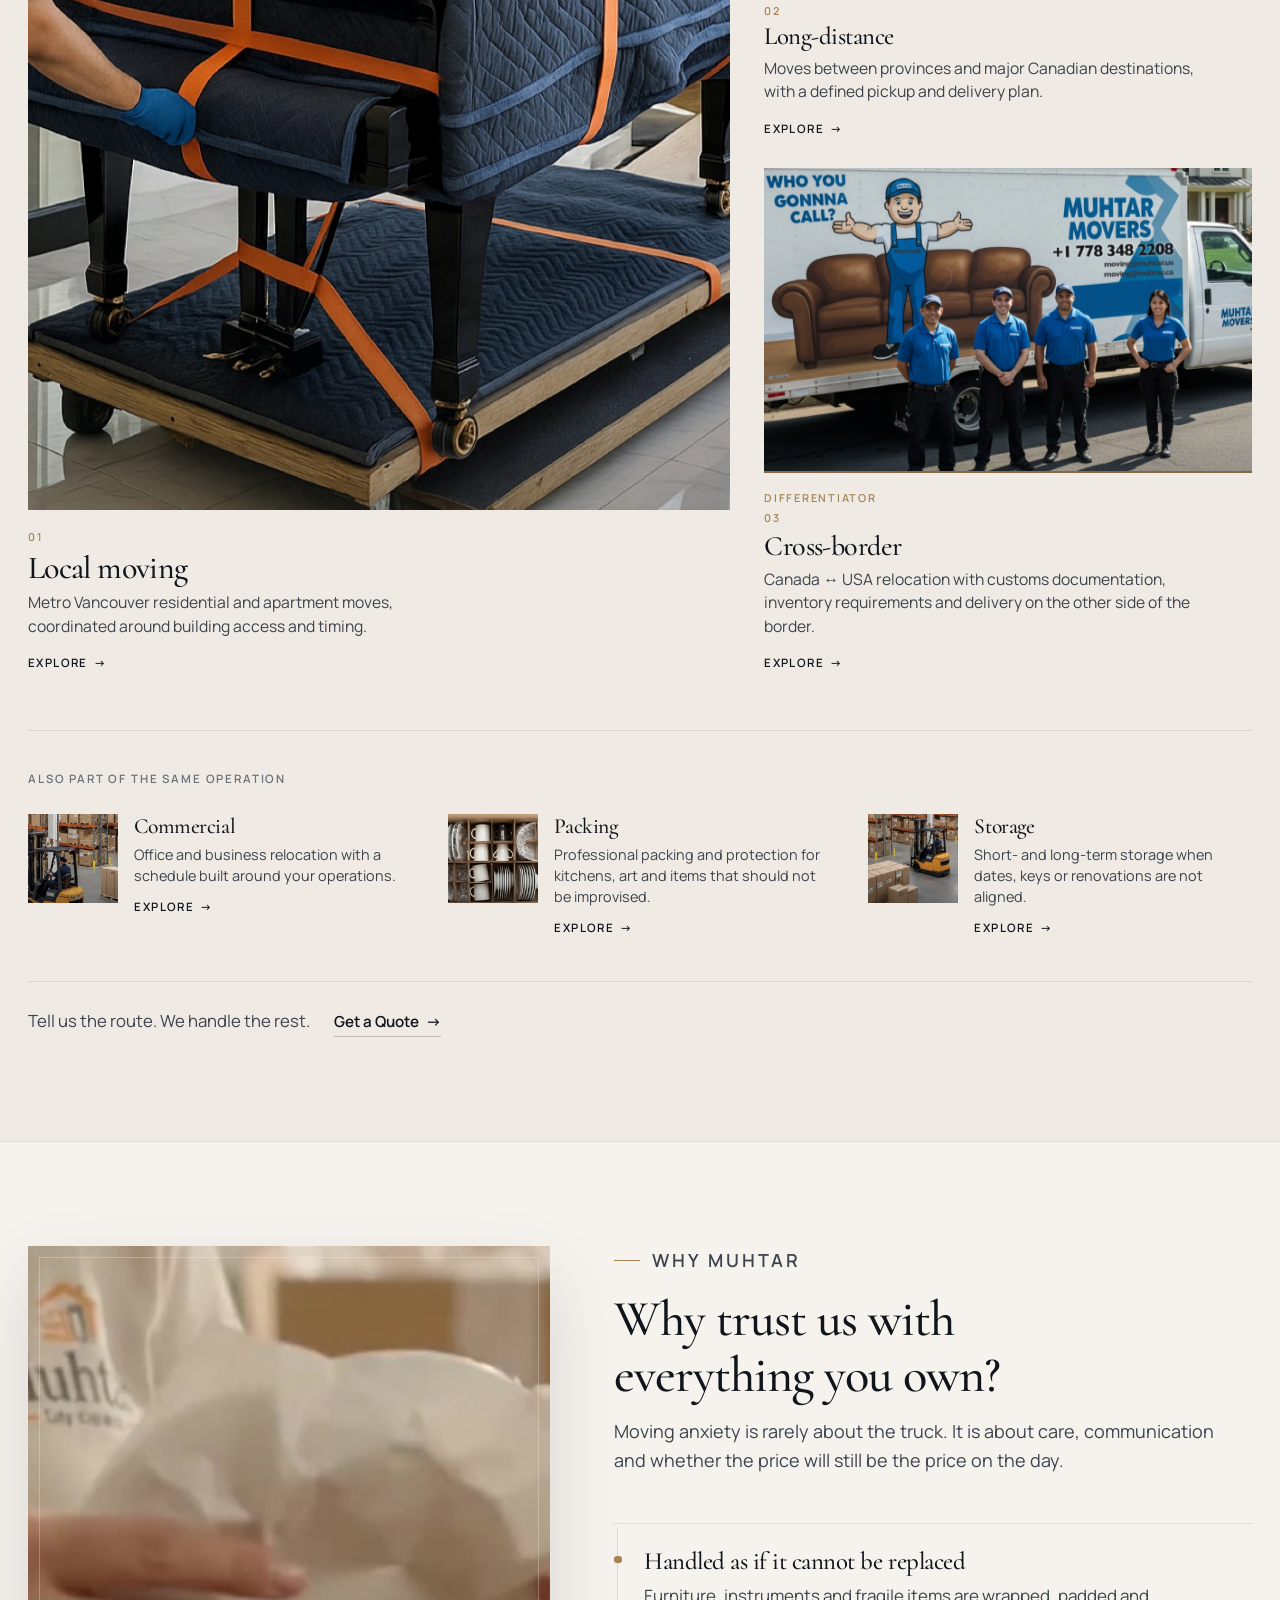
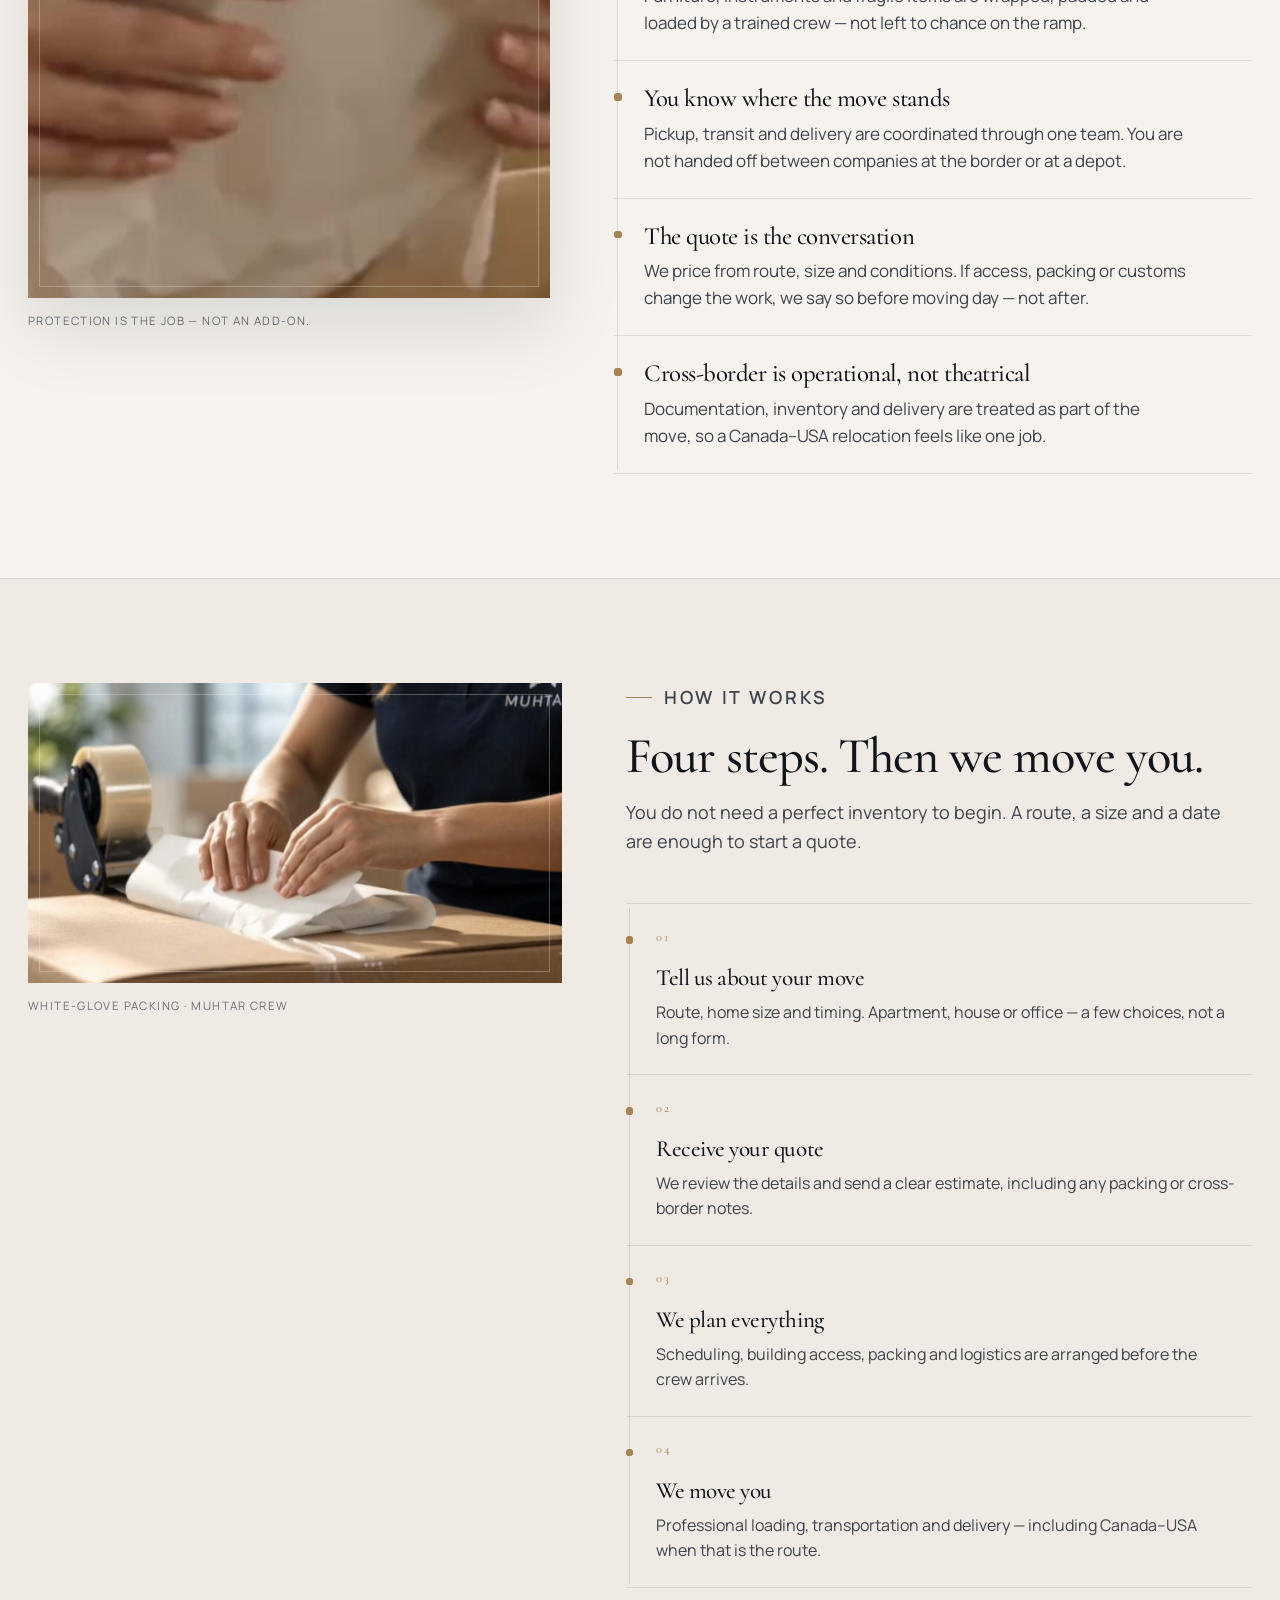
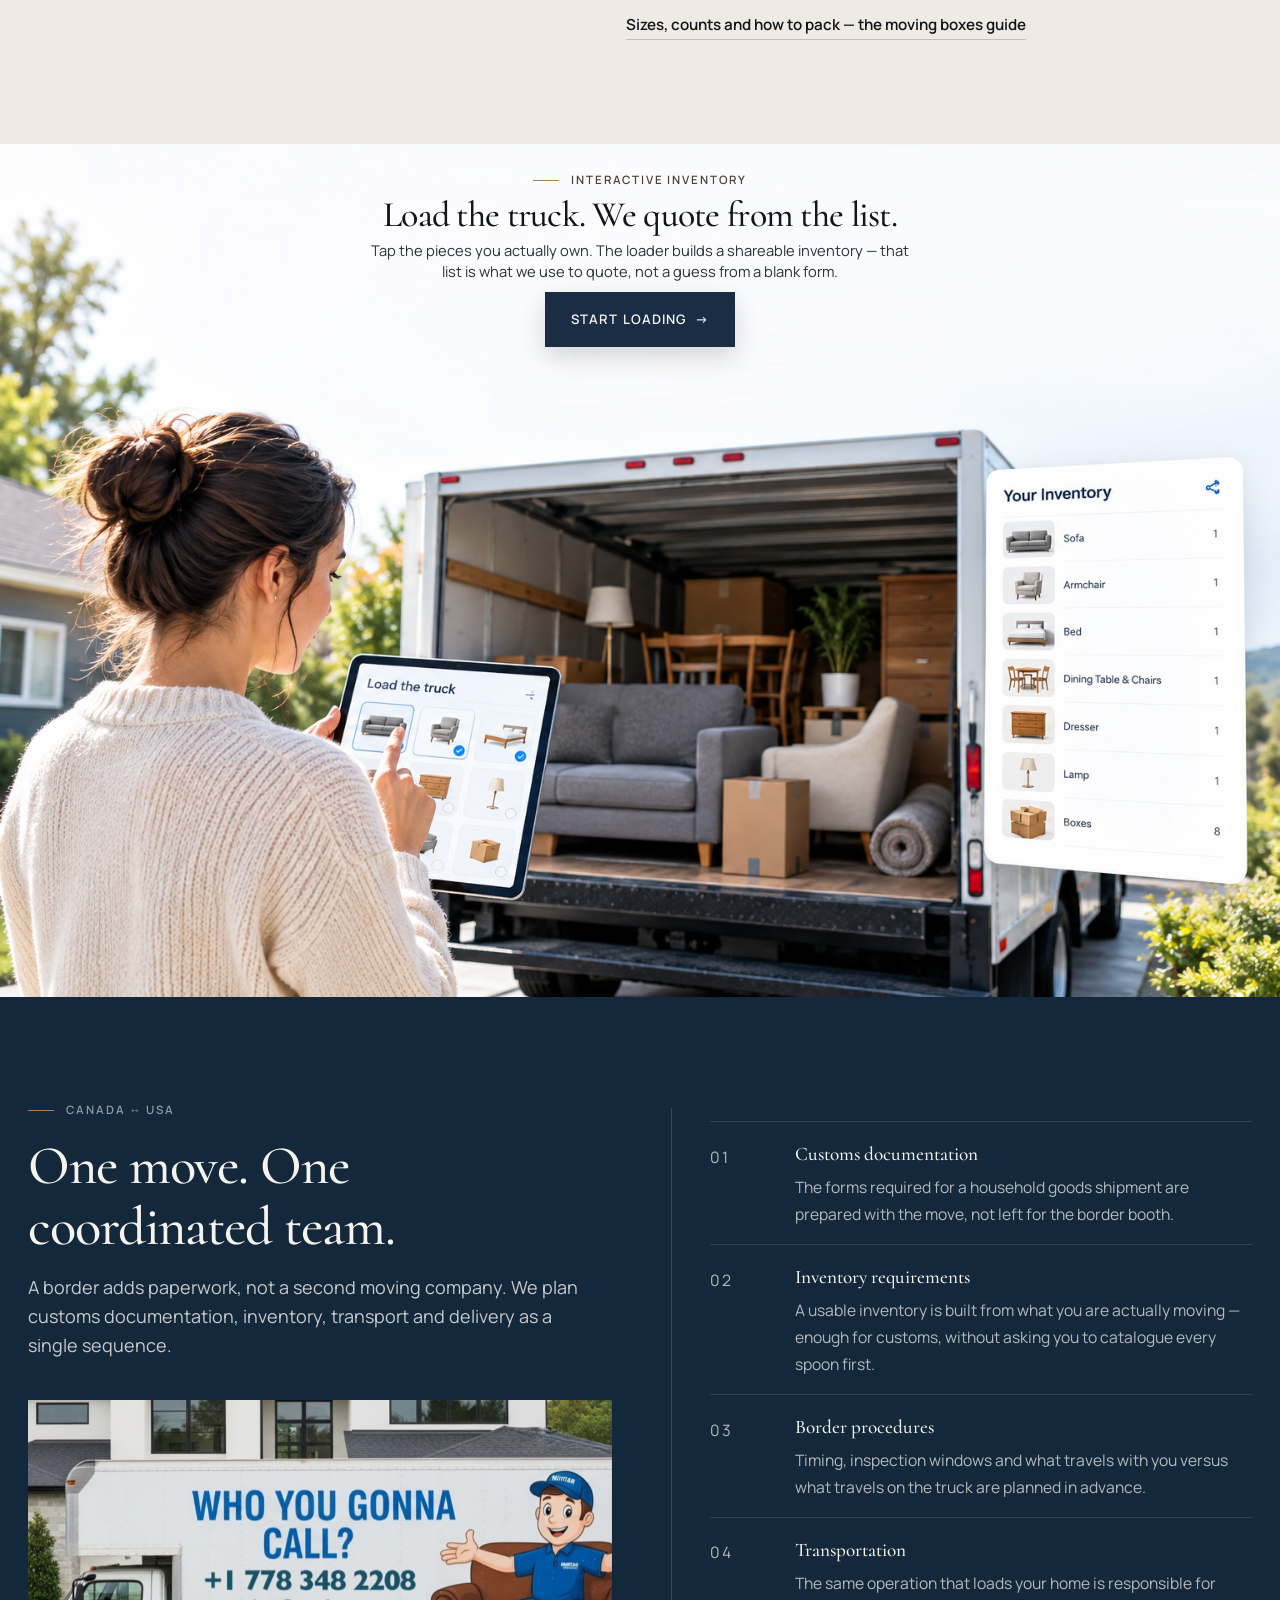
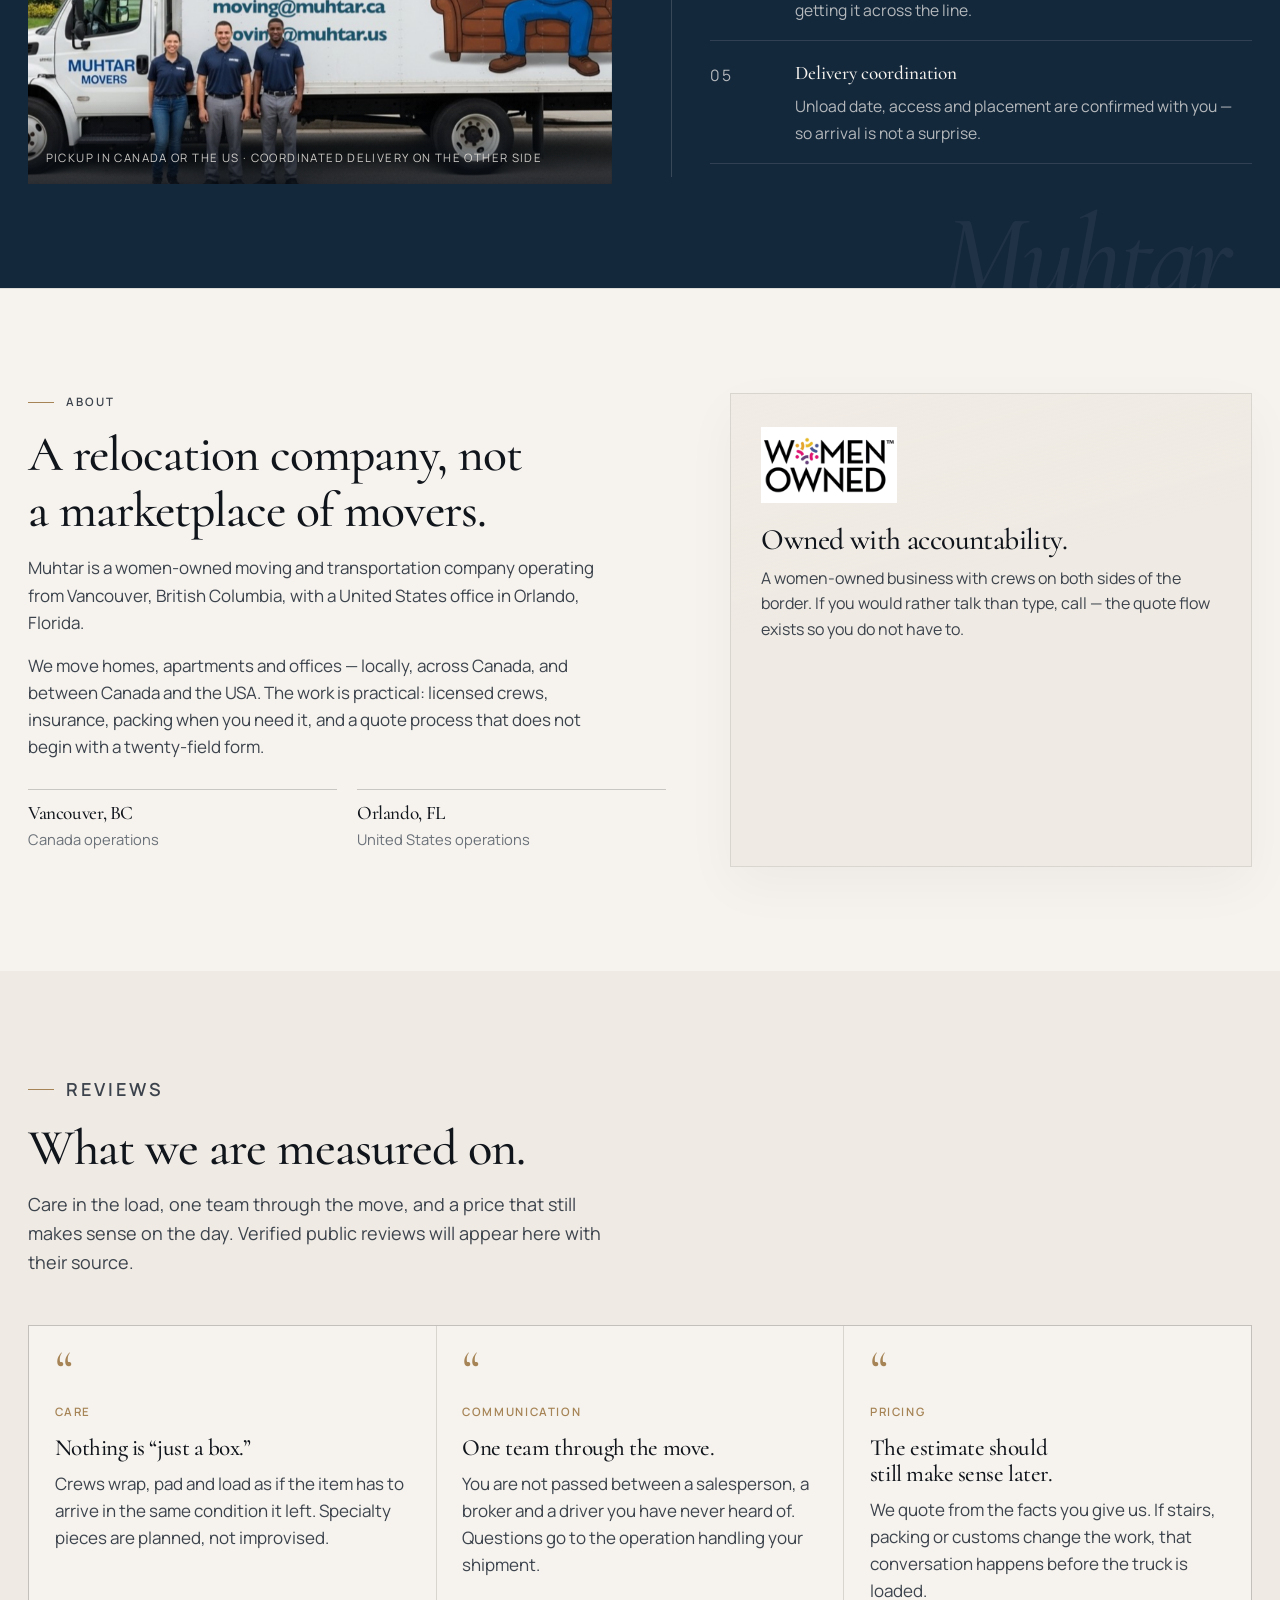
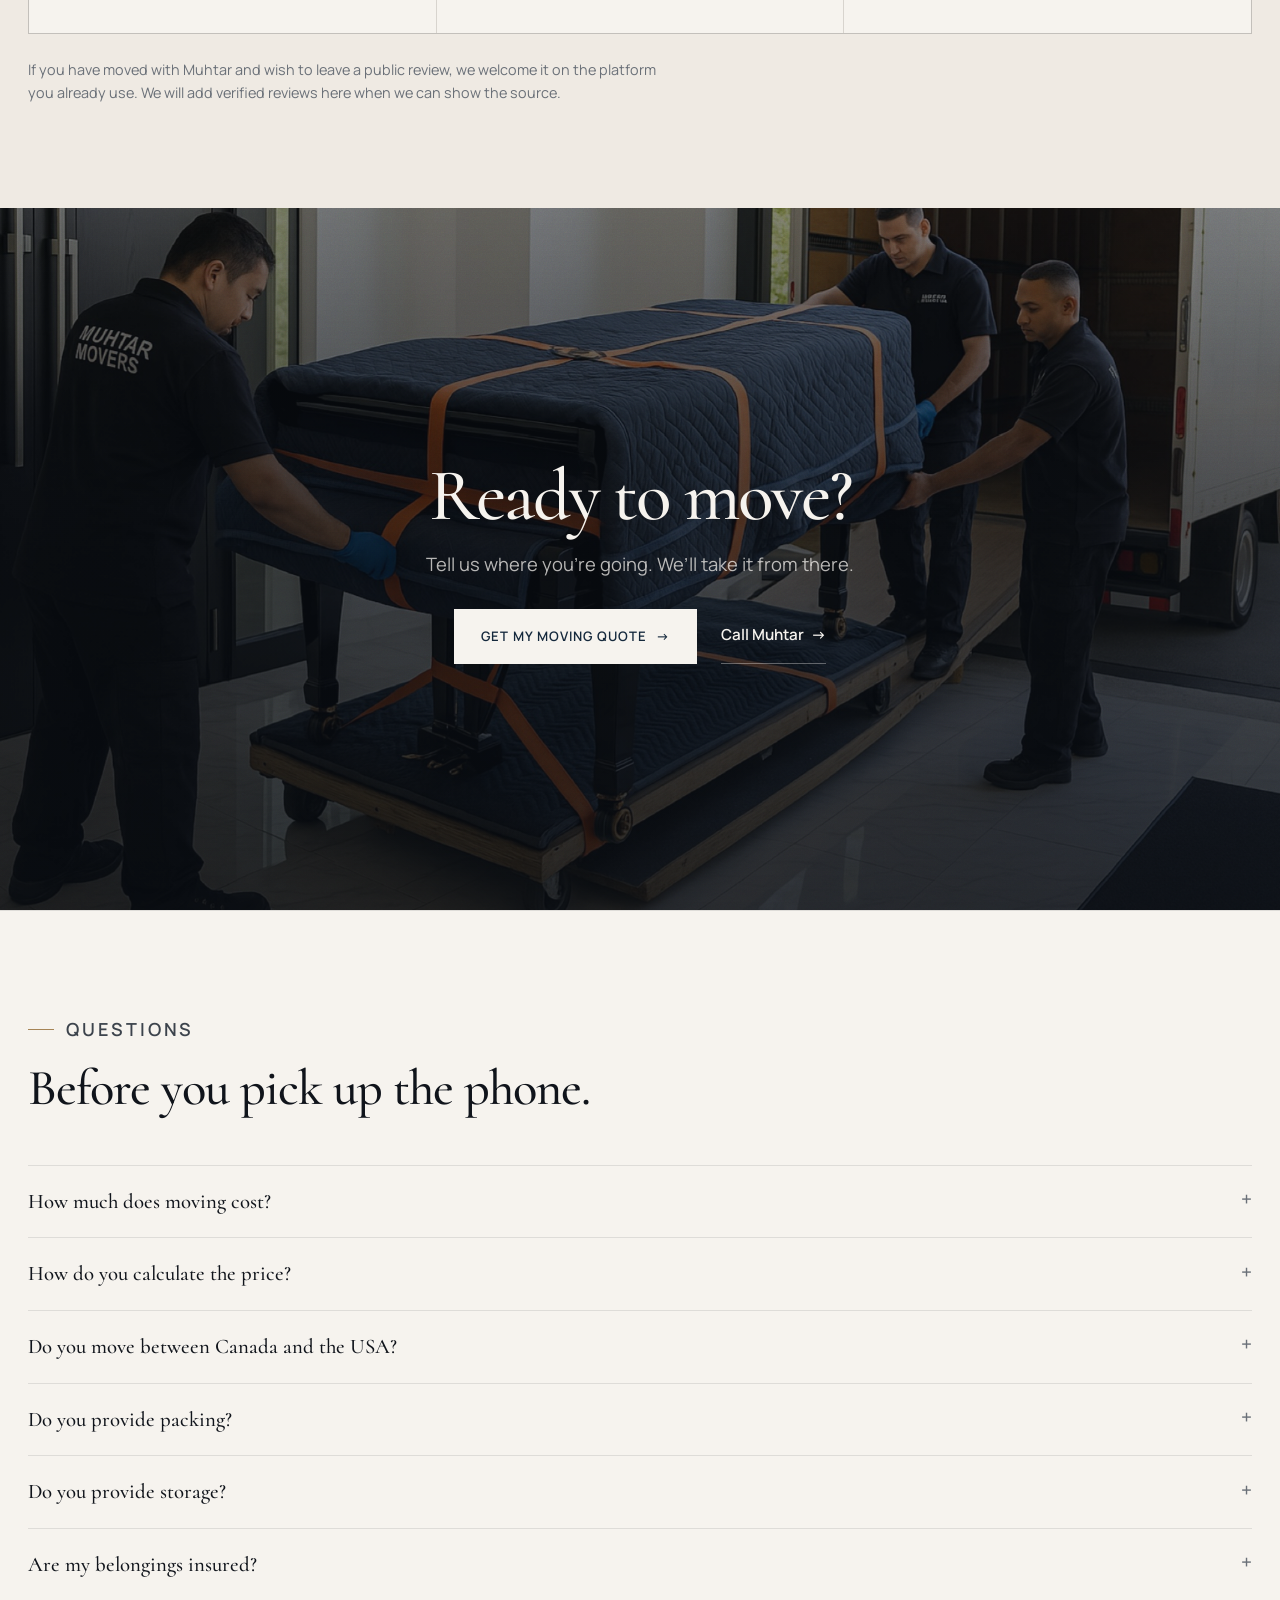
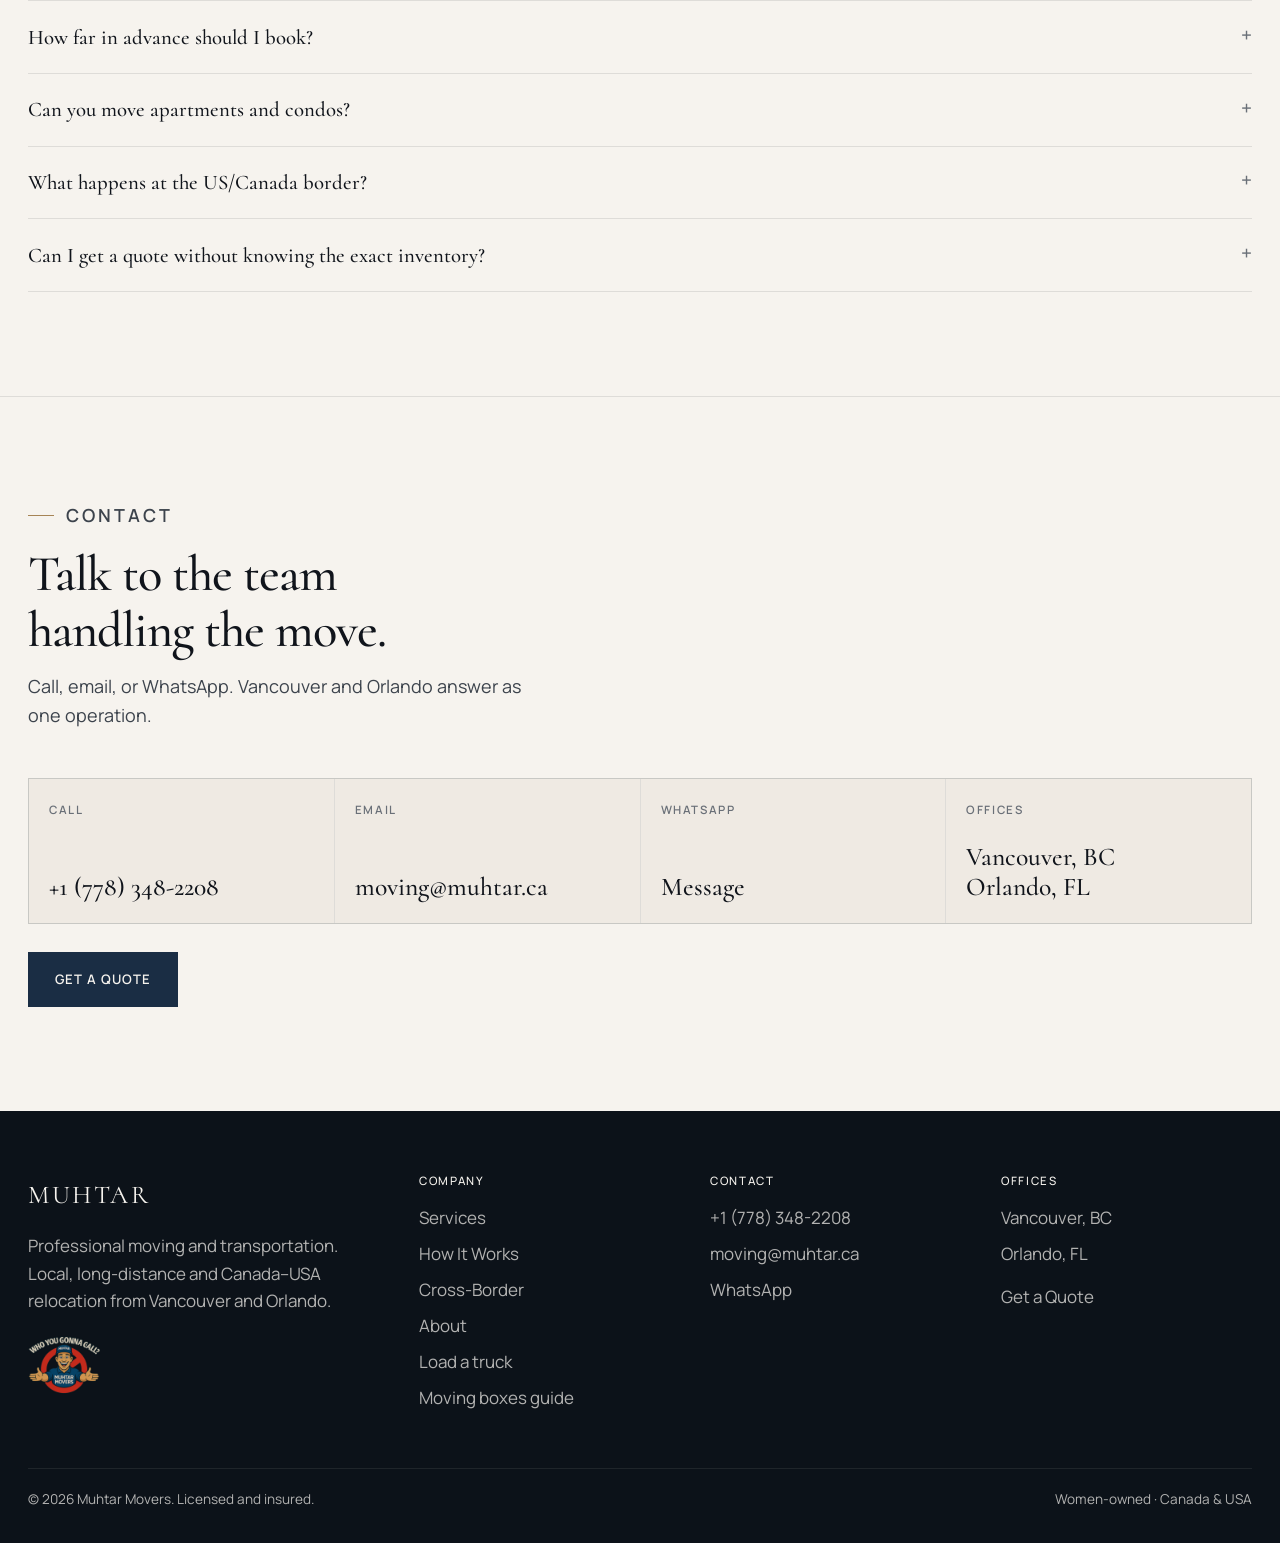
==== commit c4421d56: "Send the Contact menu item to a section with phone, email, and offices. Co-authored-by: Cursor <curs" ====
--- a/index.html
+++ b/index.html
@@ -592,9 +592,40 @@
                 </div>
             </div>
         </section>
+
+        <section class="section contact" id="contact">
+            <div class="container">
+                <div class="section-head reveal">
+                    <p class="eyebrow" data-translate="nav_contact">Contact</p>
+                    <h2 data-translate="contact_title">Talk to the team handling the move.</h2>
+                    <p data-translate="contact_lede">Call, email, or WhatsApp. Vancouver and Orlando answer as one operation.</p>
+                </div>
+                <div class="contact-grid">
+                    <a href="tel:+17783482208">
+                        <span data-translate="cta_call">Call</span>
+                        <strong>+1 (778) 348-2208</strong>
+                    </a>
+                    <a href="mailto:moving@muhtar.ca">
+                        <span data-translate="contact_email">Email</span>
+                        <strong>moving@muhtar.ca</strong>
+                    </a>
+                    <a href="https://wa.me/905333022974" target="_blank" rel="noopener">
+                        <span>WhatsApp</span>
+                        <strong data-translate="contact_message">Message</strong>
+                    </a>
+                    <div class="contact-offices">
+                        <span data-translate="footer_offices">Offices</span>
+                        <strong>Vancouver, BC<br>Orlando, FL</strong>
+                    </div>
+                </div>
+                <div class="contact-actions">
+                    <button class="btn btn-primary" type="button" data-open-quote data-source="contact" data-translate="cta_quote">Get a Quote</button>
+                </div>
+            </div>
+        </section>
     </main>
 
-    <footer class="site-footer" id="contact">
+    <footer class="site-footer">
         <div class="container">
             <div class="footer-grid">
                 <div>
--- a/css/site.css
+++ b/css/site.css
@@ -1182,6 +1182,51 @@
 
 .reviews { background: var(--paper); }
 
+.contact {
+  background: var(--cream);
+  border-top: 1px solid var(--line);
+}
+
+.contact-grid {
+  display: grid;
+  grid-template-columns: repeat(4, 1fr);
+  gap: 1px;
+  background: var(--line);
+  border: 1px solid var(--line);
+}
+
+.contact-grid a,
+.contact-offices {
+  display: flex;
+  flex-direction: column;
+  justify-content: space-between;
+  gap: 1.4rem;
+  min-height: 9rem;
+  padding: 1.4rem 1.25rem;
+  background: var(--paper);
+  color: inherit;
+  text-decoration: none;
+}
+
+.contact-grid span {
+  font-size: 0.72rem;
+  font-weight: 600;
+  letter-spacing: 0.14em;
+  text-transform: uppercase;
+  color: var(--muted);
+}
+
+.contact-grid strong {
+  font-family: var(--font-display);
+  font-size: clamp(1.35rem, 2vw, 1.7rem);
+  font-weight: 500;
+  line-height: 1.15;
+}
+
+.contact-grid a:hover strong { color: var(--brand); }
+
+.contact-actions { margin-top: 1.75rem; }
+
 .review-grid {
   display: grid;
   grid-template-columns: repeat(3, 1fr);
@@ -1656,6 +1701,7 @@
 /* Responsive */
 
 @media (max-width: 1024px) {
+  .contact-grid { grid-template-columns: 1fr 1fr; }
   .hero { min-height: 100svh; }
   .hero-copy {
     max-width: none;
@@ -1696,7 +1742,8 @@
   .nav-toggle { display: inline-block; }
   .header-cta { padding: 0.7rem 0.95rem; font-size: 0.72rem; }
   .lang-toggle { height: 2.45rem; min-width: 2.85rem; padding: 0 0.55rem; }
-  .review-grid { grid-template-columns: 1fr; }
+  .review-grid,
+  .contact-grid { grid-template-columns: 1fr; }
   .work-primary {
     grid-template-columns: 1fr;
     gap: 1.5rem;
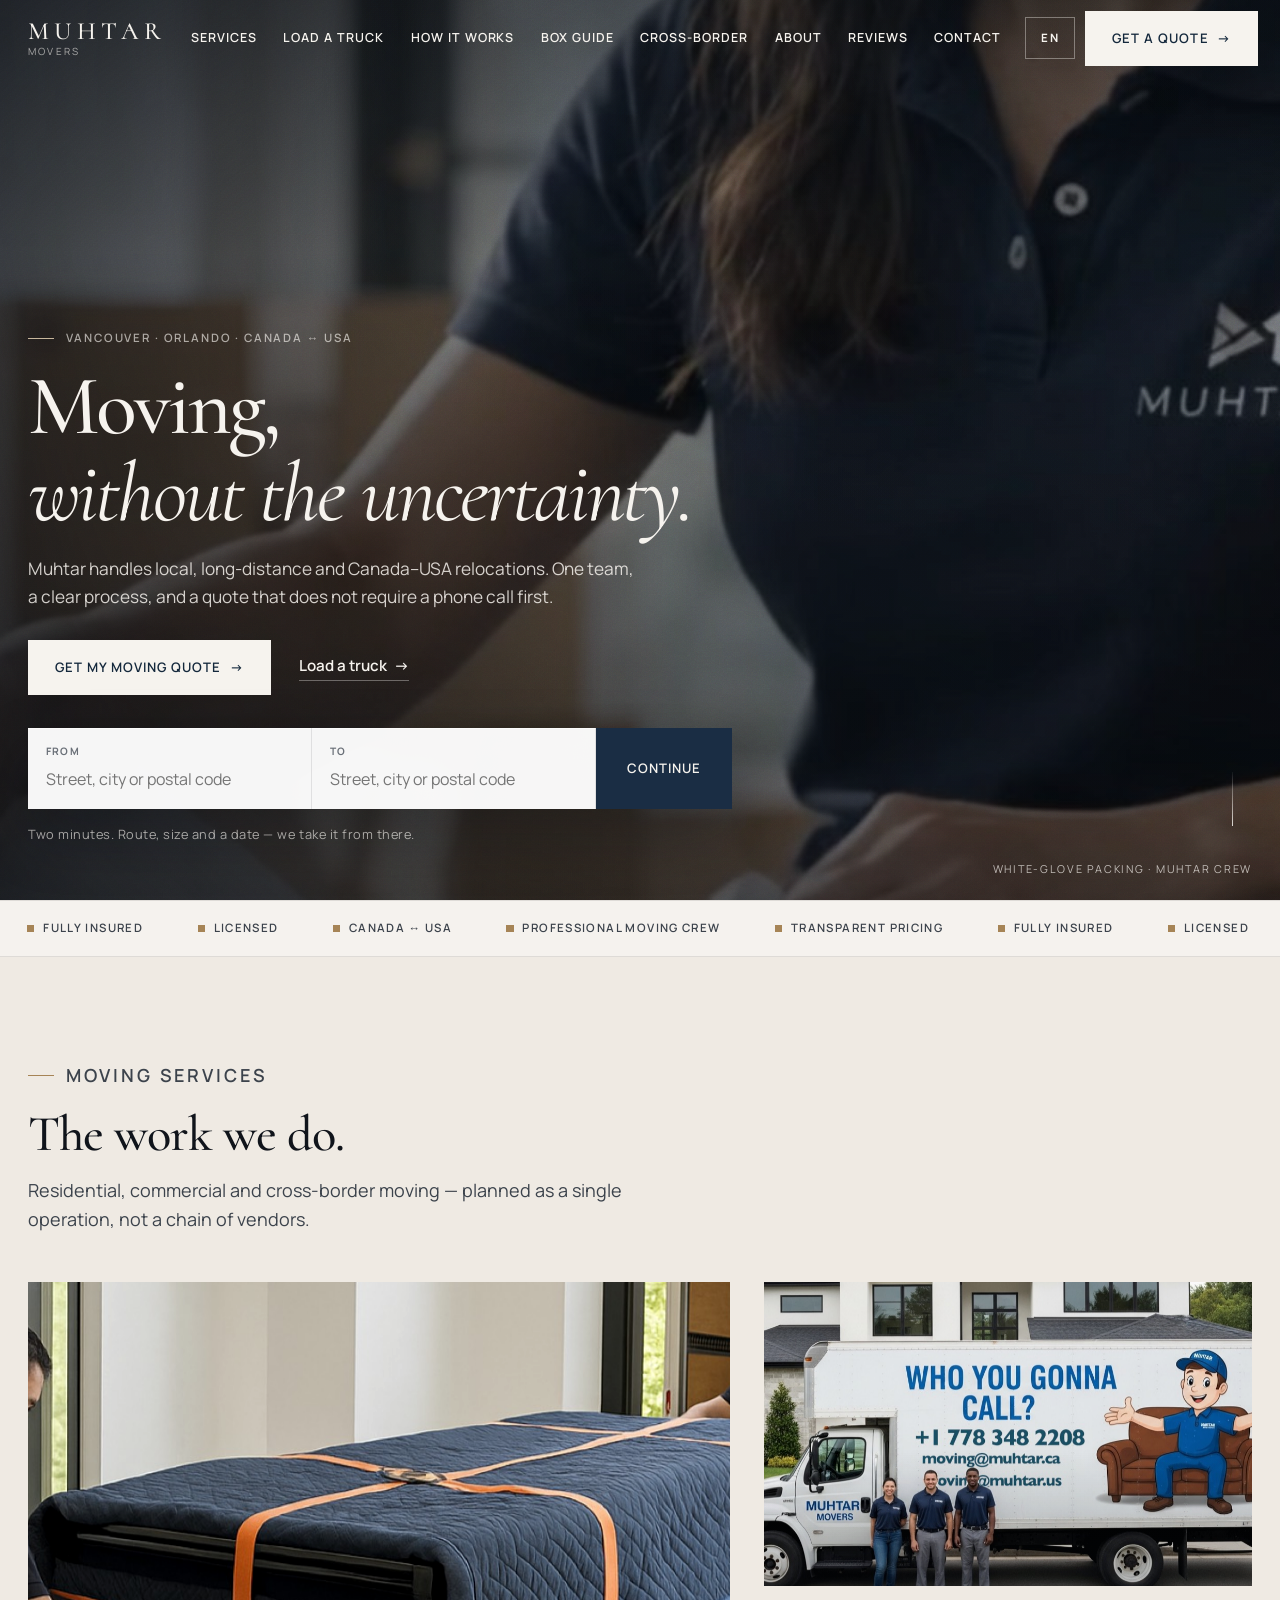
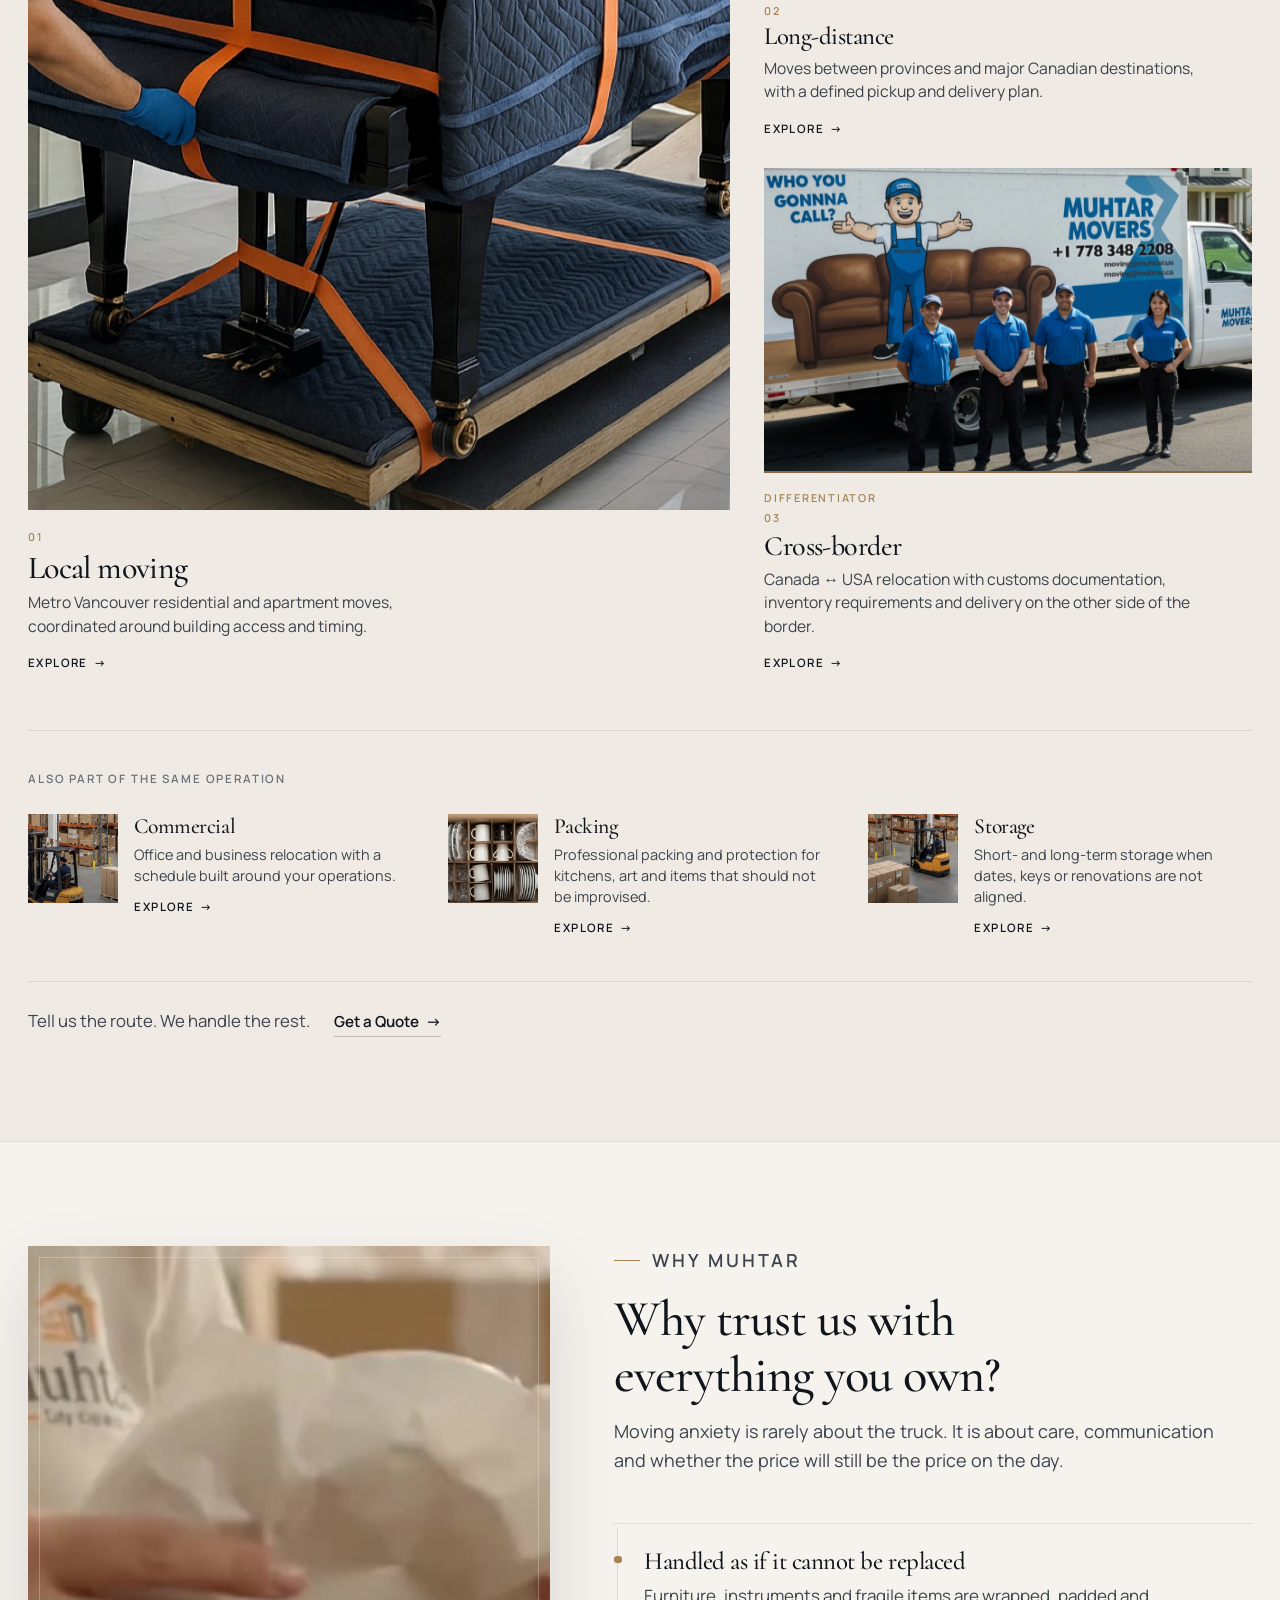
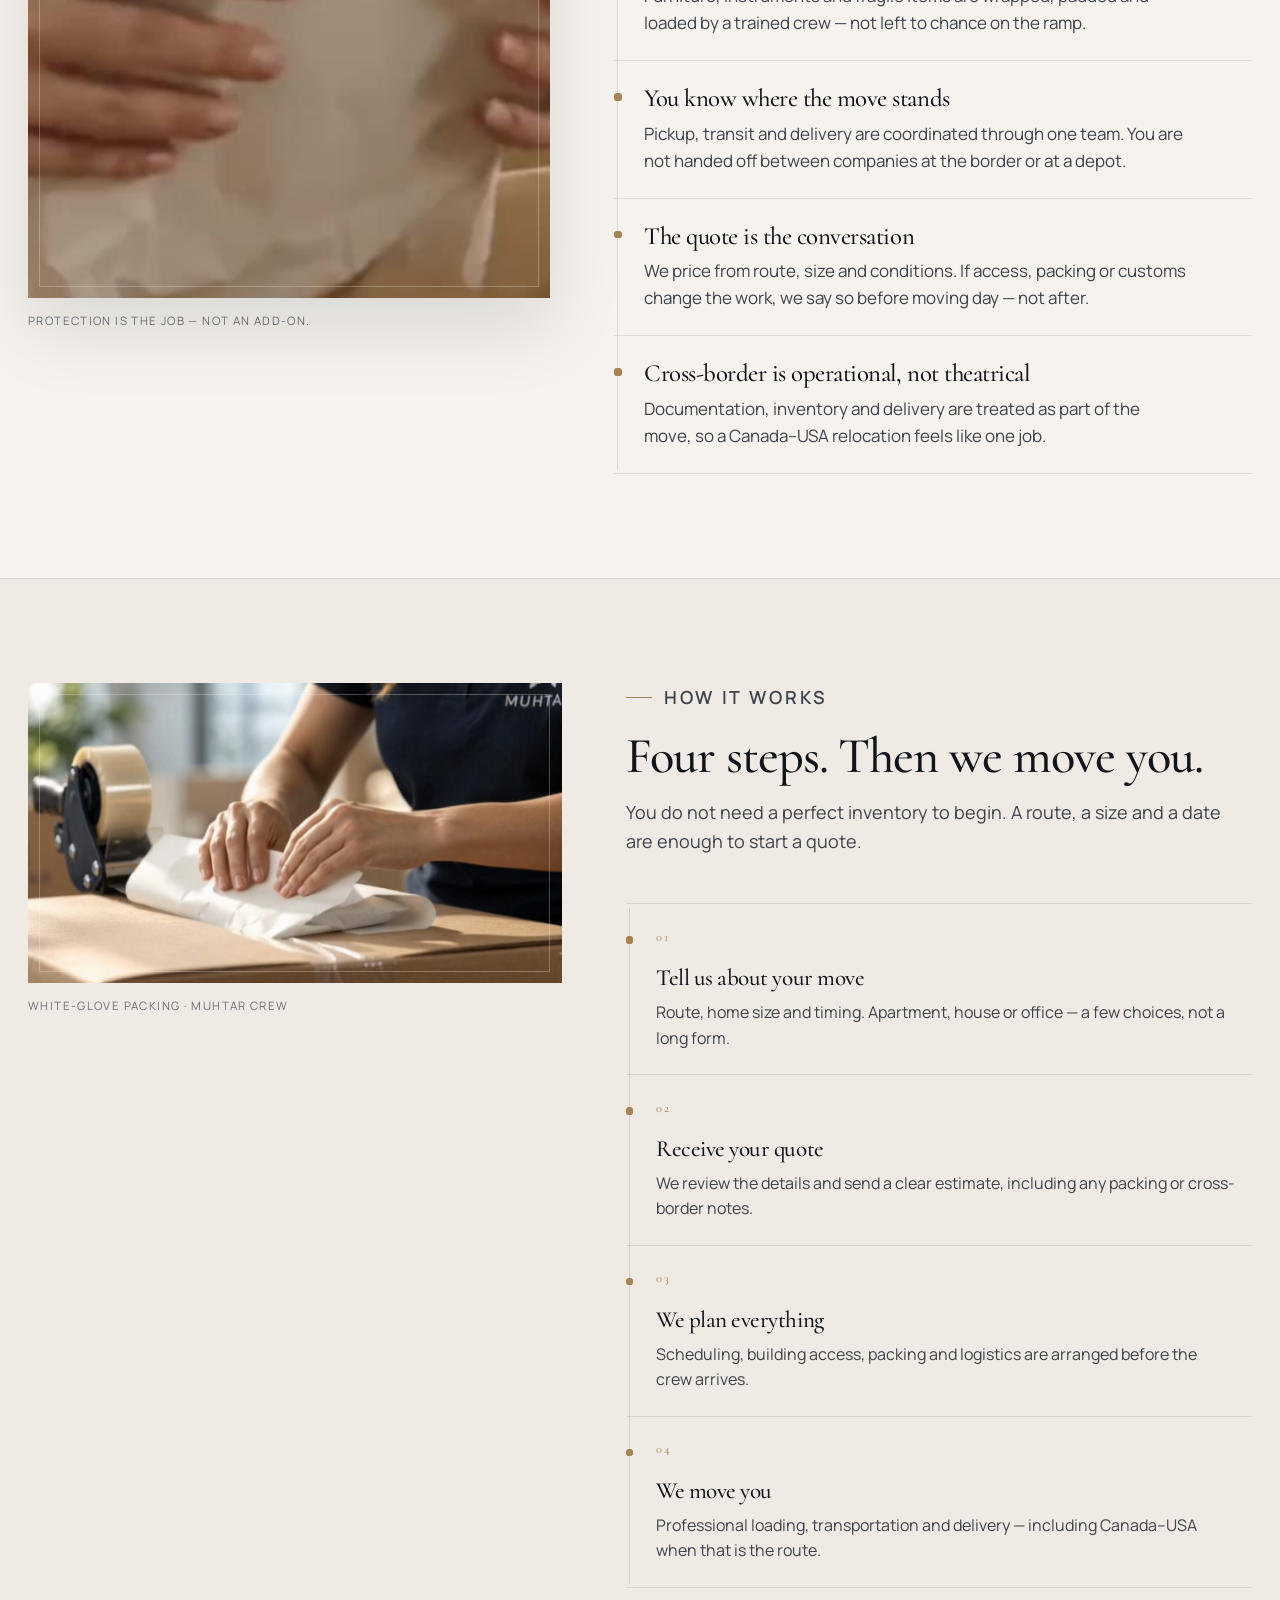
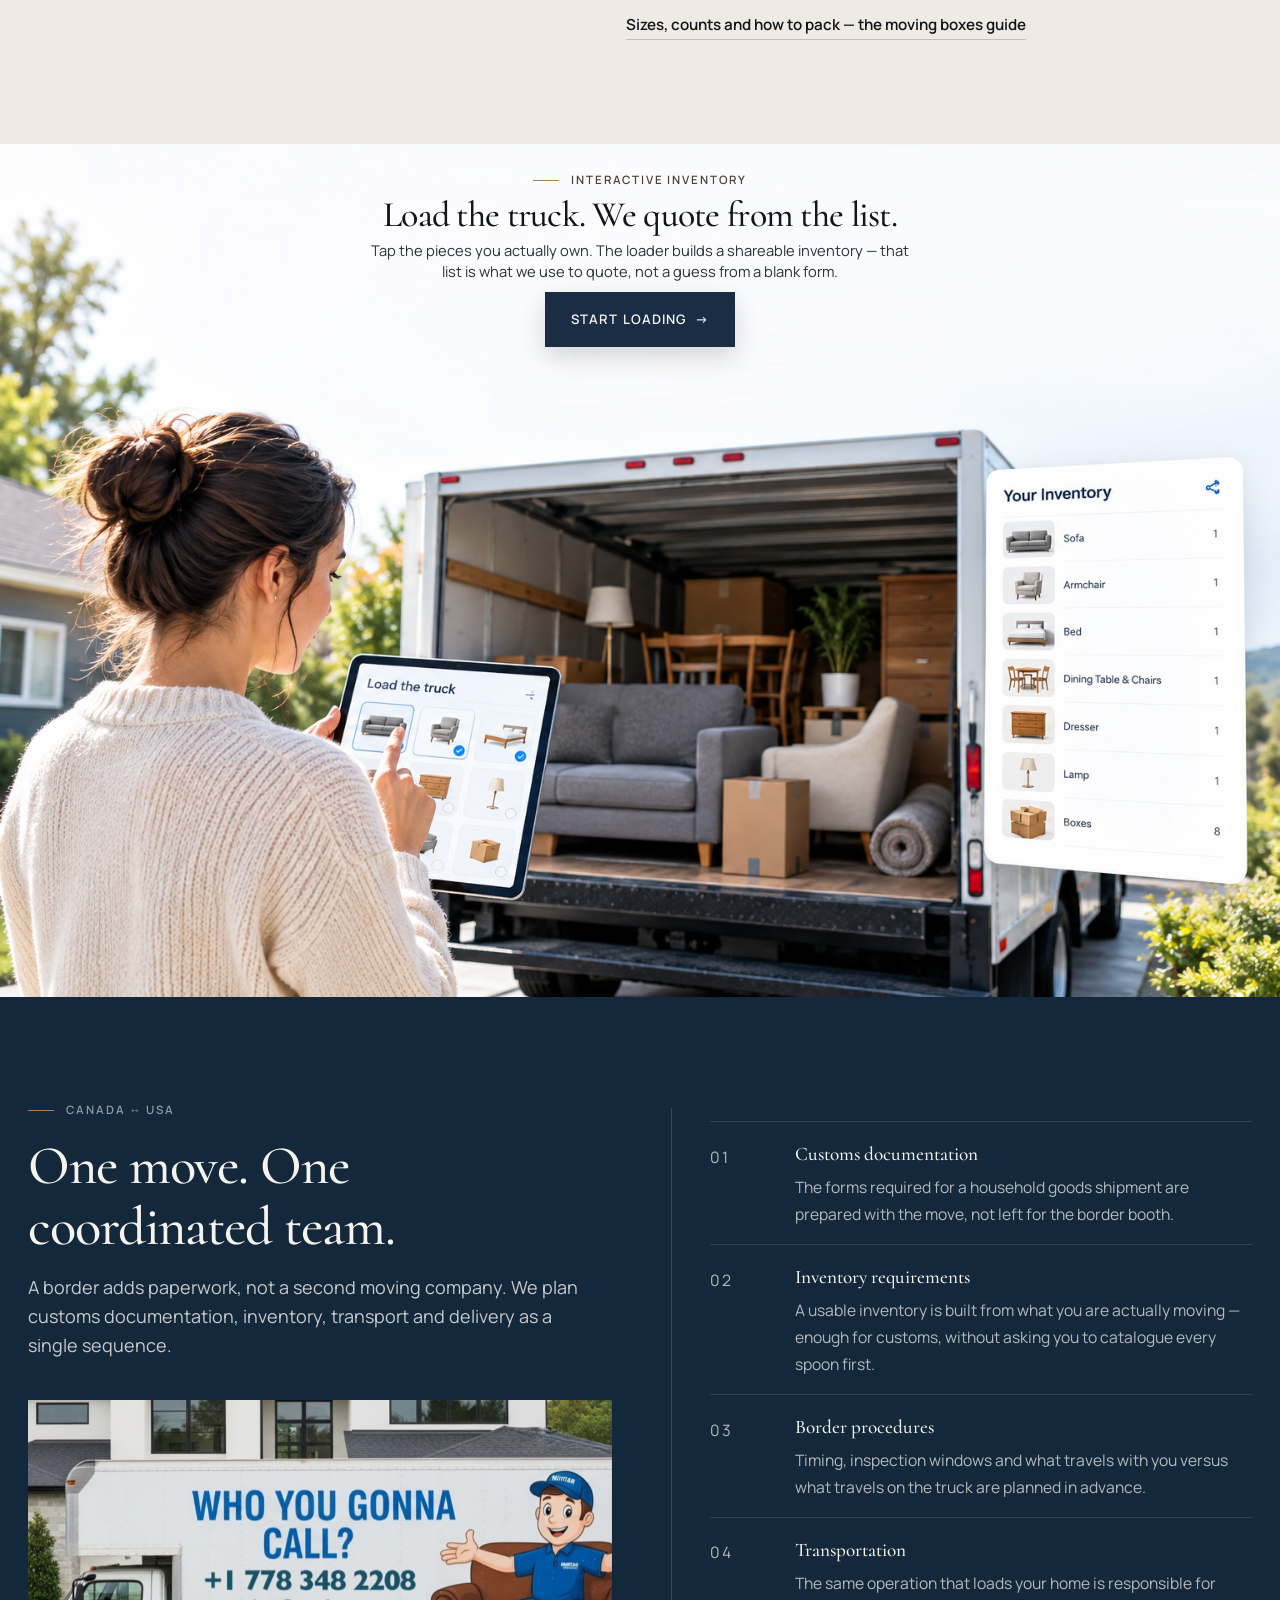
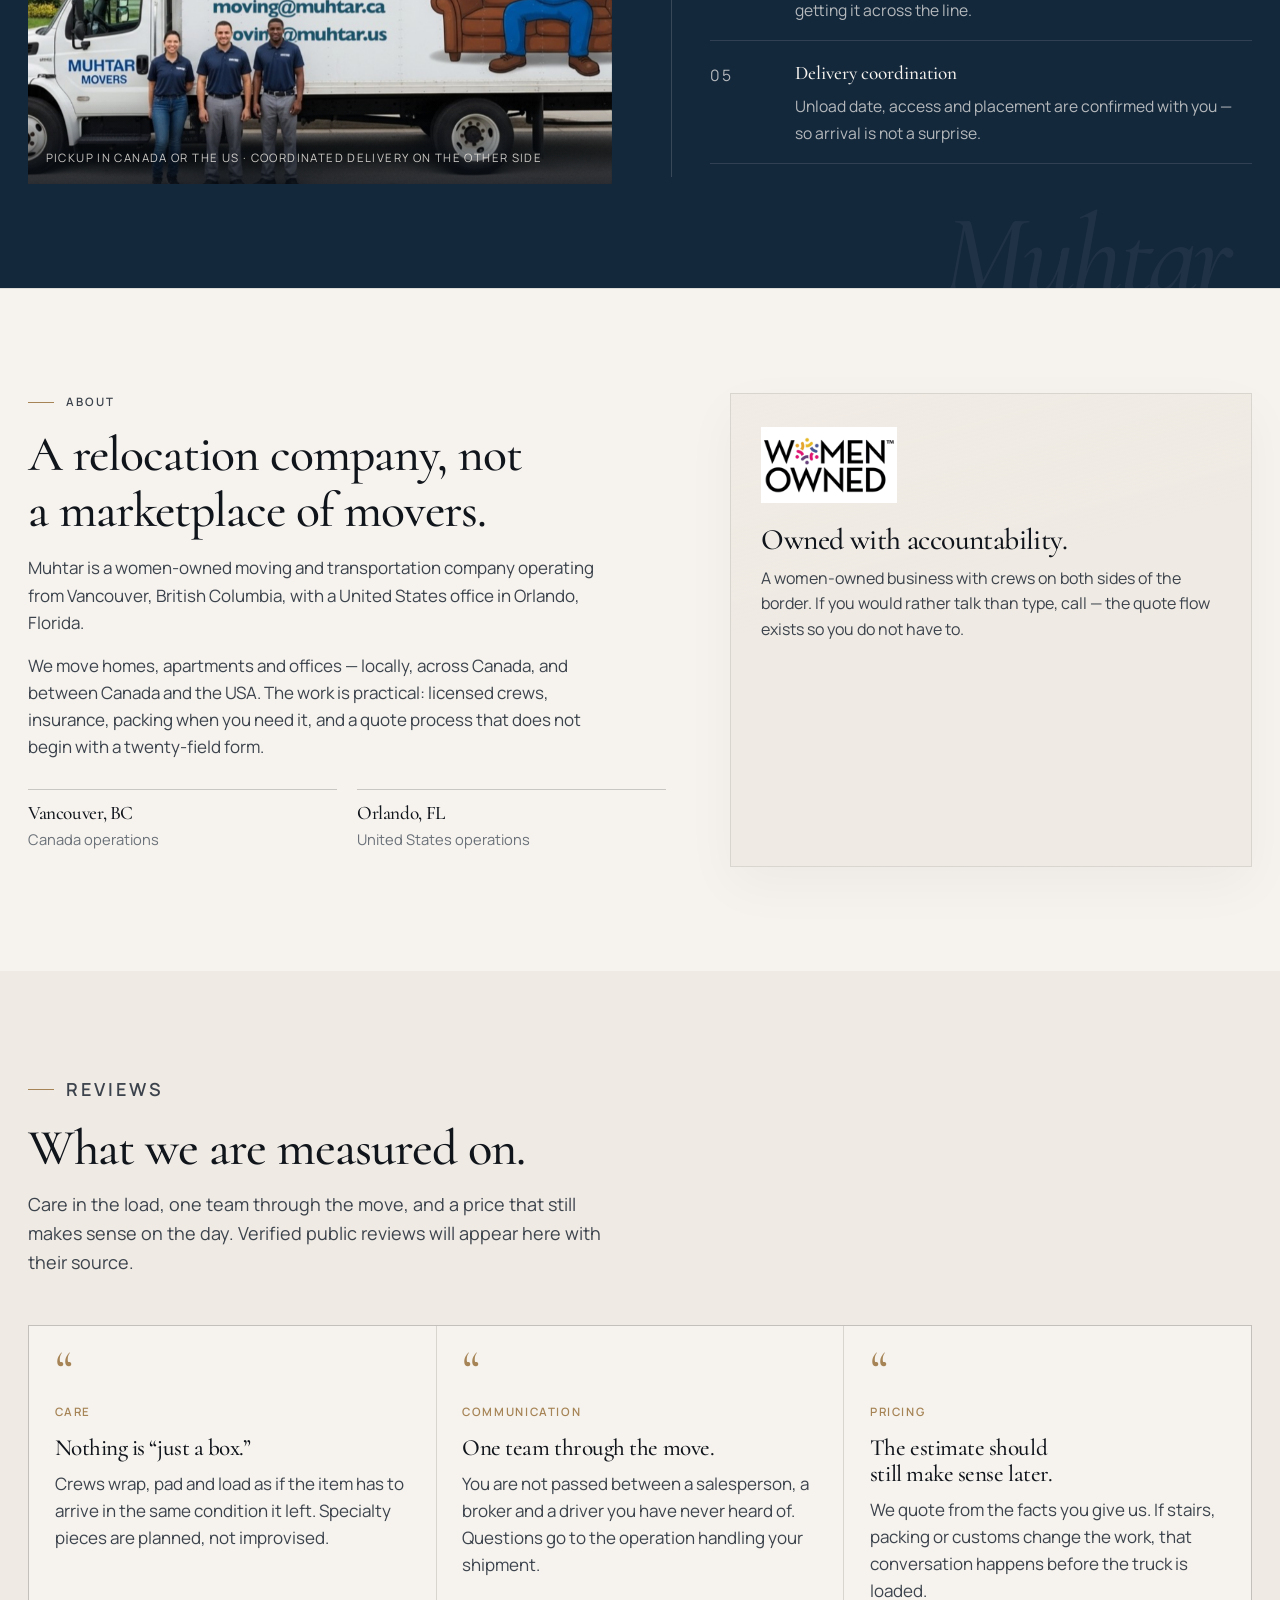
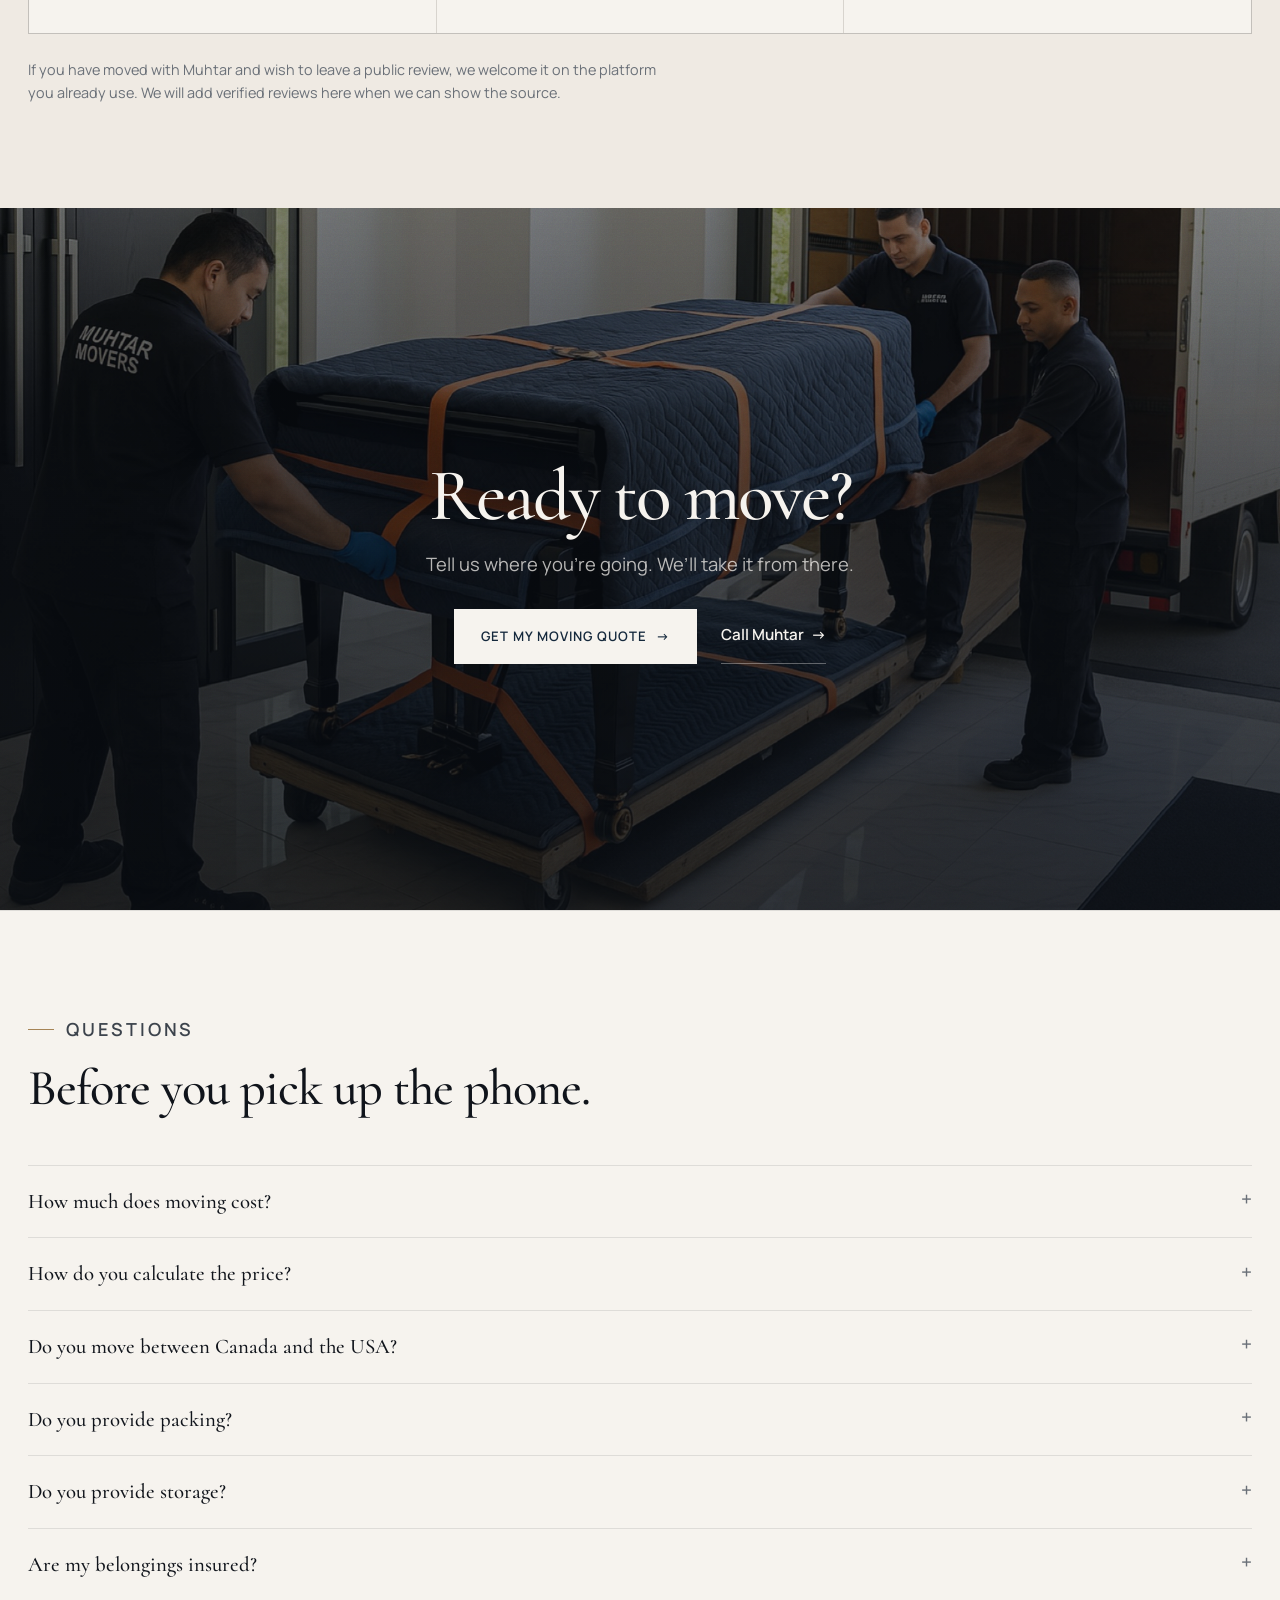
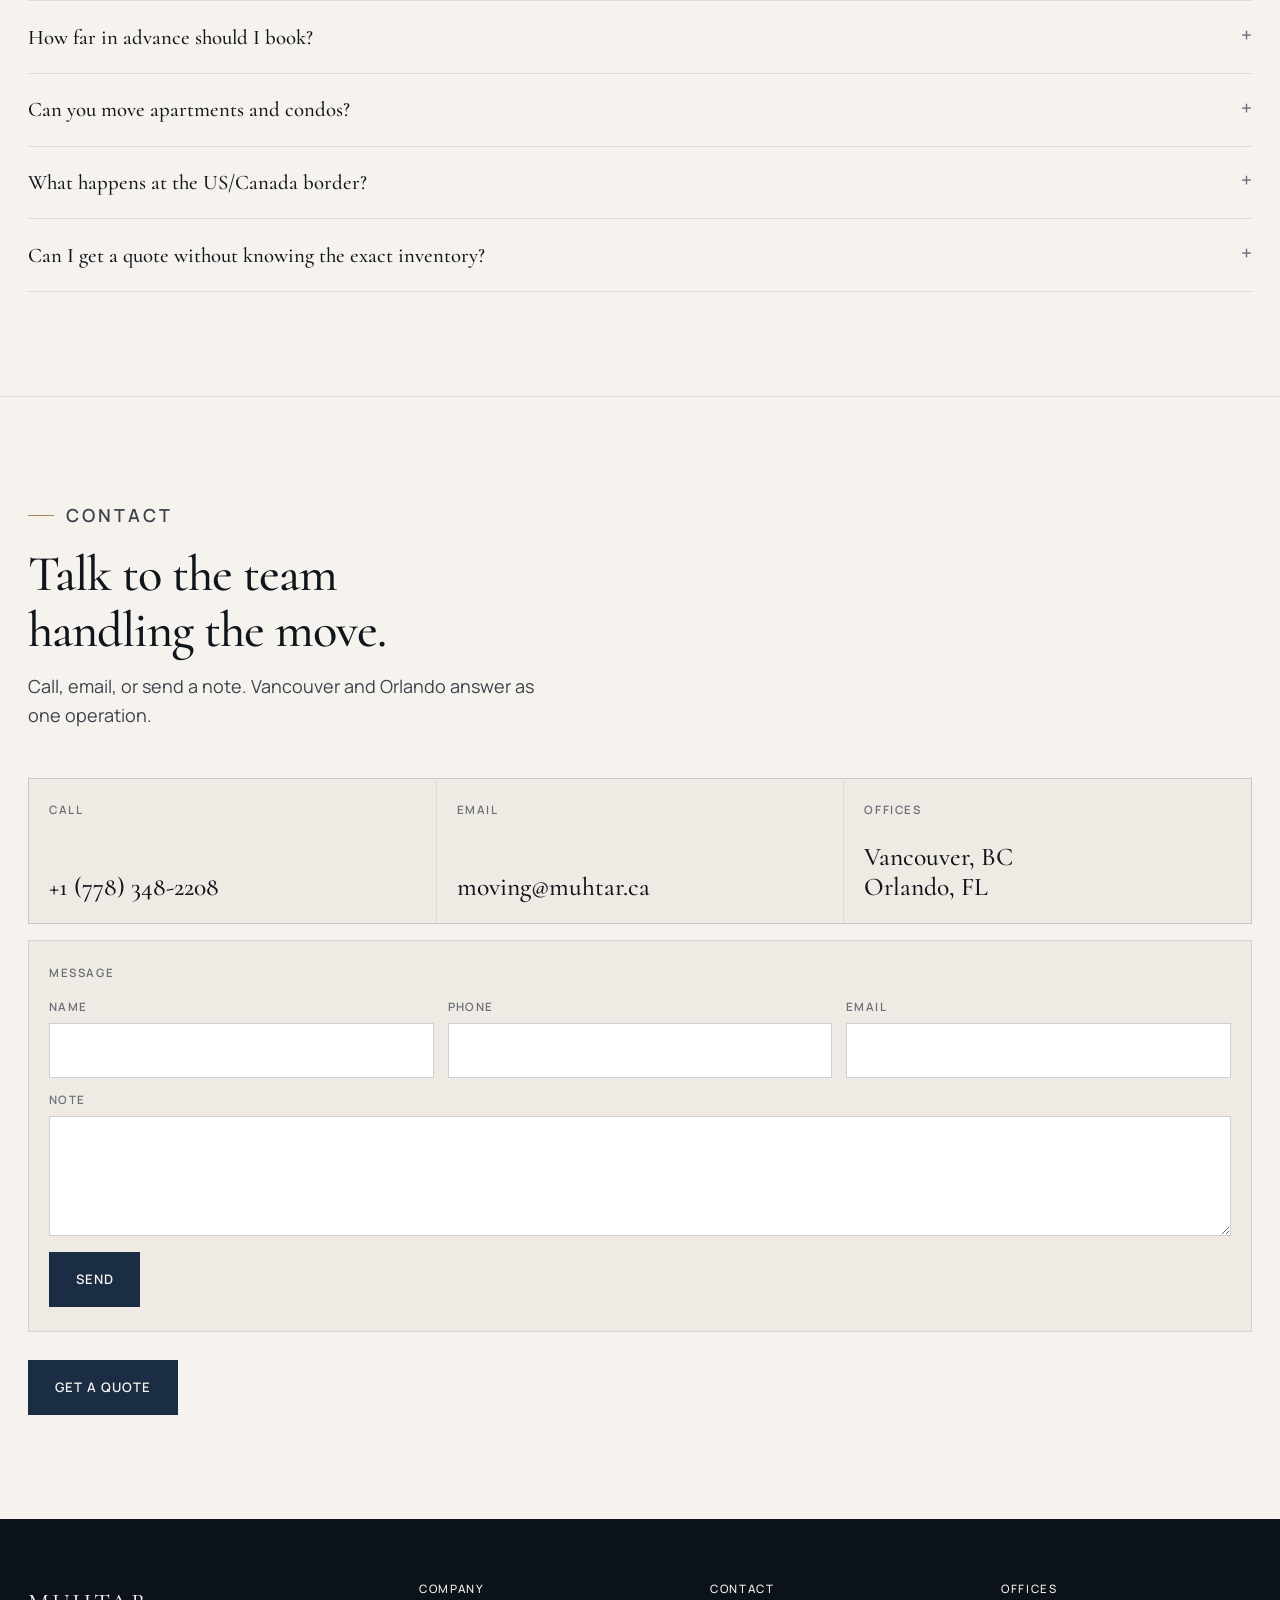
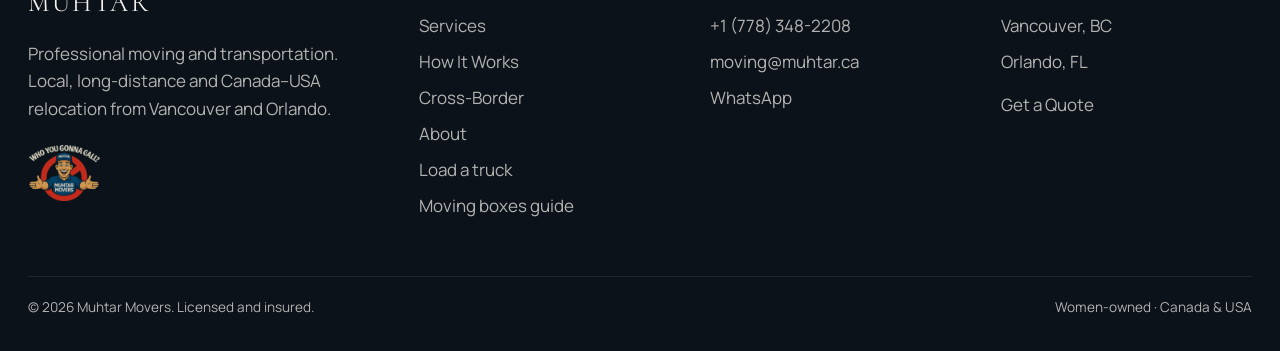
==== commit 498063e6: "Replace the contact WhatsApp card with a message form that emails the crew. Co-authored-by: Cursor <" ====
--- a/index.html
+++ b/index.html
@@ -598,7 +598,7 @@
                 <div class="section-head reveal">
                     <p class="eyebrow" data-translate="nav_contact">Contact</p>
                     <h2 data-translate="contact_title">Talk to the team handling the move.</h2>
-                    <p data-translate="contact_lede">Call, email, or WhatsApp. Vancouver and Orlando answer as one operation.</p>
+                    <p data-translate="contact_lede">Call, email, or send a note. Vancouver and Orlando answer as one operation.</p>
                 </div>
                 <div class="contact-grid">
                     <a href="tel:+17783482208">
@@ -609,15 +609,37 @@
                         <span data-translate="contact_email">Email</span>
                         <strong>moving@muhtar.ca</strong>
                     </a>
-                    <a href="https://wa.me/905333022974" target="_blank" rel="noopener">
-                        <span>WhatsApp</span>
-                        <strong data-translate="contact_message">Message</strong>
-                    </a>
                     <div class="contact-offices">
                         <span data-translate="footer_offices">Offices</span>
                         <strong>Vancouver, BC<br>Orlando, FL</strong>
                     </div>
                 </div>
+                <form class="contact-box" id="contact-form">
+                    <p class="contact-box-label" data-translate="contact_message">Message</p>
+                    <div class="contact-fields">
+                        <label>
+                            <span data-translate="quote_name">Name</span>
+                            <input id="contact-name" name="name" type="text" autocomplete="name" required>
+                        </label>
+                        <label>
+                            <span data-translate="quote_phone">Phone</span>
+                            <input id="contact-phone" name="phone" type="tel" autocomplete="tel" required>
+                        </label>
+                        <label>
+                            <span data-translate="quote_email">Email</span>
+                            <input id="contact-email" name="email" type="email" autocomplete="email" required>
+                        </label>
+                    </div>
+                    <label class="contact-note">
+                        <span data-translate="contact_note">Note</span>
+                        <textarea id="contact-note" name="note" required></textarea>
+                    </label>
+                    <input class="contact-honey" type="text" name="_honey" tabindex="-1" autocomplete="off" aria-hidden="true">
+                    <div class="contact-send-row">
+                        <button class="btn btn-primary" id="contact-send" type="submit" data-translate="contact_send">Send</button>
+                        <p class="contact-status" id="contact-status" role="status" hidden></p>
+                    </div>
+                </form>
                 <div class="contact-actions">
                     <button class="btn btn-primary" type="button" data-open-quote data-source="contact" data-translate="cta_quote">Get a Quote</button>
                 </div>
--- a/css/site.css
+++ b/css/site.css
@@ -1189,7 +1189,7 @@
 
 .contact-grid {
   display: grid;
-  grid-template-columns: repeat(4, 1fr);
+  grid-template-columns: repeat(3, 1fr);
   gap: 1px;
   background: var(--line);
   border: 1px solid var(--line);
@@ -1224,6 +1224,94 @@
 }
 
 .contact-grid a:hover strong { color: var(--brand); }
+
+.contact-box {
+  position: relative;
+  margin-top: 1rem;
+  padding: 1.4rem 1.25rem 1.5rem;
+  background: var(--paper);
+  border: 1px solid var(--line);
+}
+
+.contact-box-label {
+  font-size: 0.72rem;
+  font-weight: 600;
+  letter-spacing: 0.14em;
+  text-transform: uppercase;
+  color: var(--muted);
+}
+
+.contact-fields {
+  display: grid;
+  grid-template-columns: repeat(3, 1fr);
+  gap: 0.85rem;
+  margin-top: 1rem;
+}
+
+.contact-fields label,
+.contact-note {
+  display: flex;
+  flex-direction: column;
+  gap: 0.4rem;
+}
+
+.contact-box label span {
+  font-size: 0.72rem;
+  font-weight: 600;
+  letter-spacing: 0.12em;
+  text-transform: uppercase;
+  color: var(--muted);
+}
+
+.contact-box input,
+.contact-box textarea {
+  width: 100%;
+  border: 1px solid var(--line-strong);
+  background: var(--white);
+  padding: 0.85rem 0.9rem;
+  font-size: 16px;
+}
+
+.contact-box input:focus,
+.contact-box textarea:focus {
+  outline: 2px solid var(--focus);
+  outline-offset: 1px;
+}
+
+.contact-note { margin-top: 0.85rem; }
+
+.contact-box textarea {
+  min-height: 7.5rem;
+  resize: vertical;
+}
+
+.contact-honey {
+  position: absolute;
+  left: -9999px;
+  width: 1px;
+  height: 1px;
+  opacity: 0;
+}
+
+.contact-send-row {
+  display: flex;
+  align-items: center;
+  flex-wrap: wrap;
+  gap: 0.85rem 1.25rem;
+  margin-top: 1rem;
+}
+
+.contact-status {
+  margin: 0;
+  color: var(--ink-soft);
+  font-size: 0.98rem;
+}
+
+.contact-status.is-error { color: var(--danger); }
+
+.contact-box.is-sent .contact-fields,
+.contact-box.is-sent .contact-note,
+.contact-box.is-sent #contact-send { display: none; }
 
 .contact-actions { margin-top: 1.75rem; }
 
@@ -1702,6 +1790,7 @@
 
 @media (max-width: 1024px) {
   .contact-grid { grid-template-columns: 1fr 1fr; }
+  .contact-fields { grid-template-columns: 1fr; }
   .hero { min-height: 100svh; }
   .hero-copy {
     max-width: none;
@@ -1743,7 +1832,8 @@
   .header-cta { padding: 0.7rem 0.95rem; font-size: 0.72rem; }
   .lang-toggle { height: 2.45rem; min-width: 2.85rem; padding: 0 0.55rem; }
   .review-grid,
-  .contact-grid { grid-template-columns: 1fr; }
+  .contact-grid,
+  .contact-fields { grid-template-columns: 1fr; }
   .work-primary {
     grid-template-columns: 1fr;
     gap: 1.5rem;
